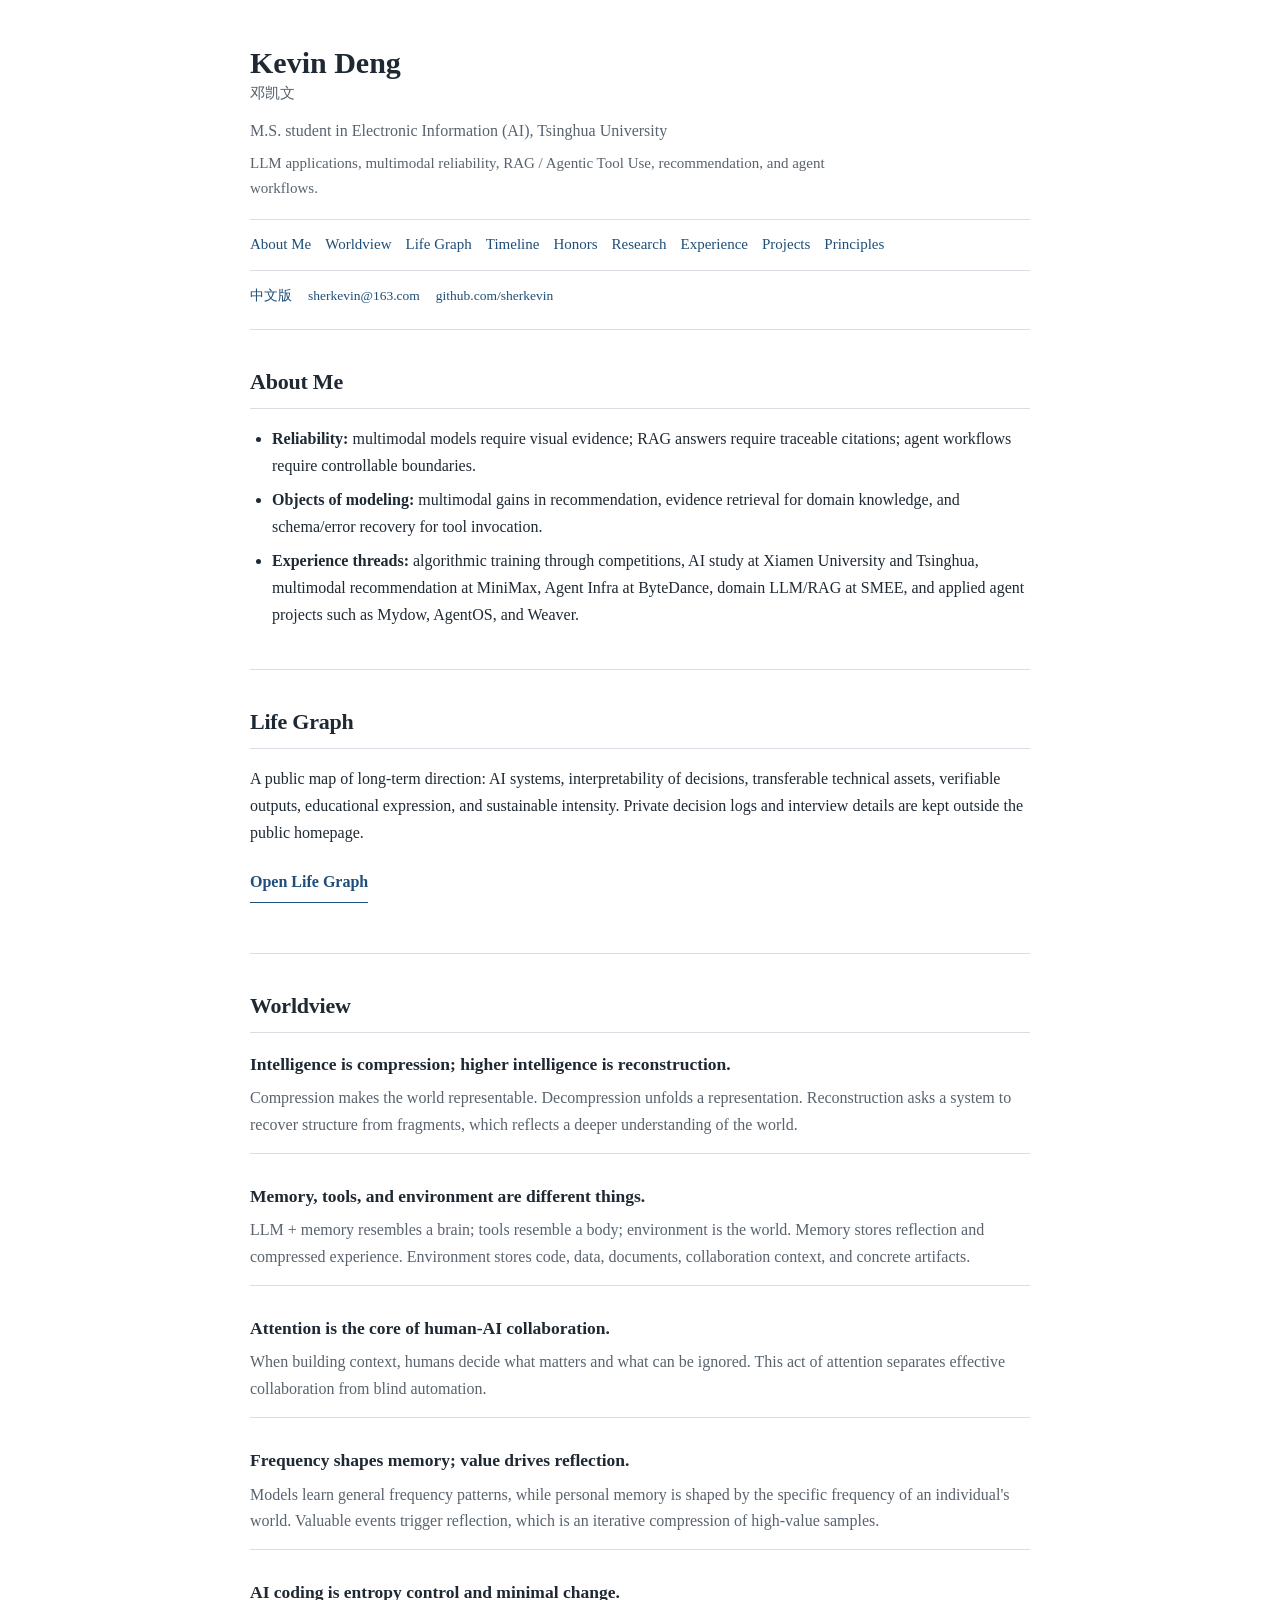
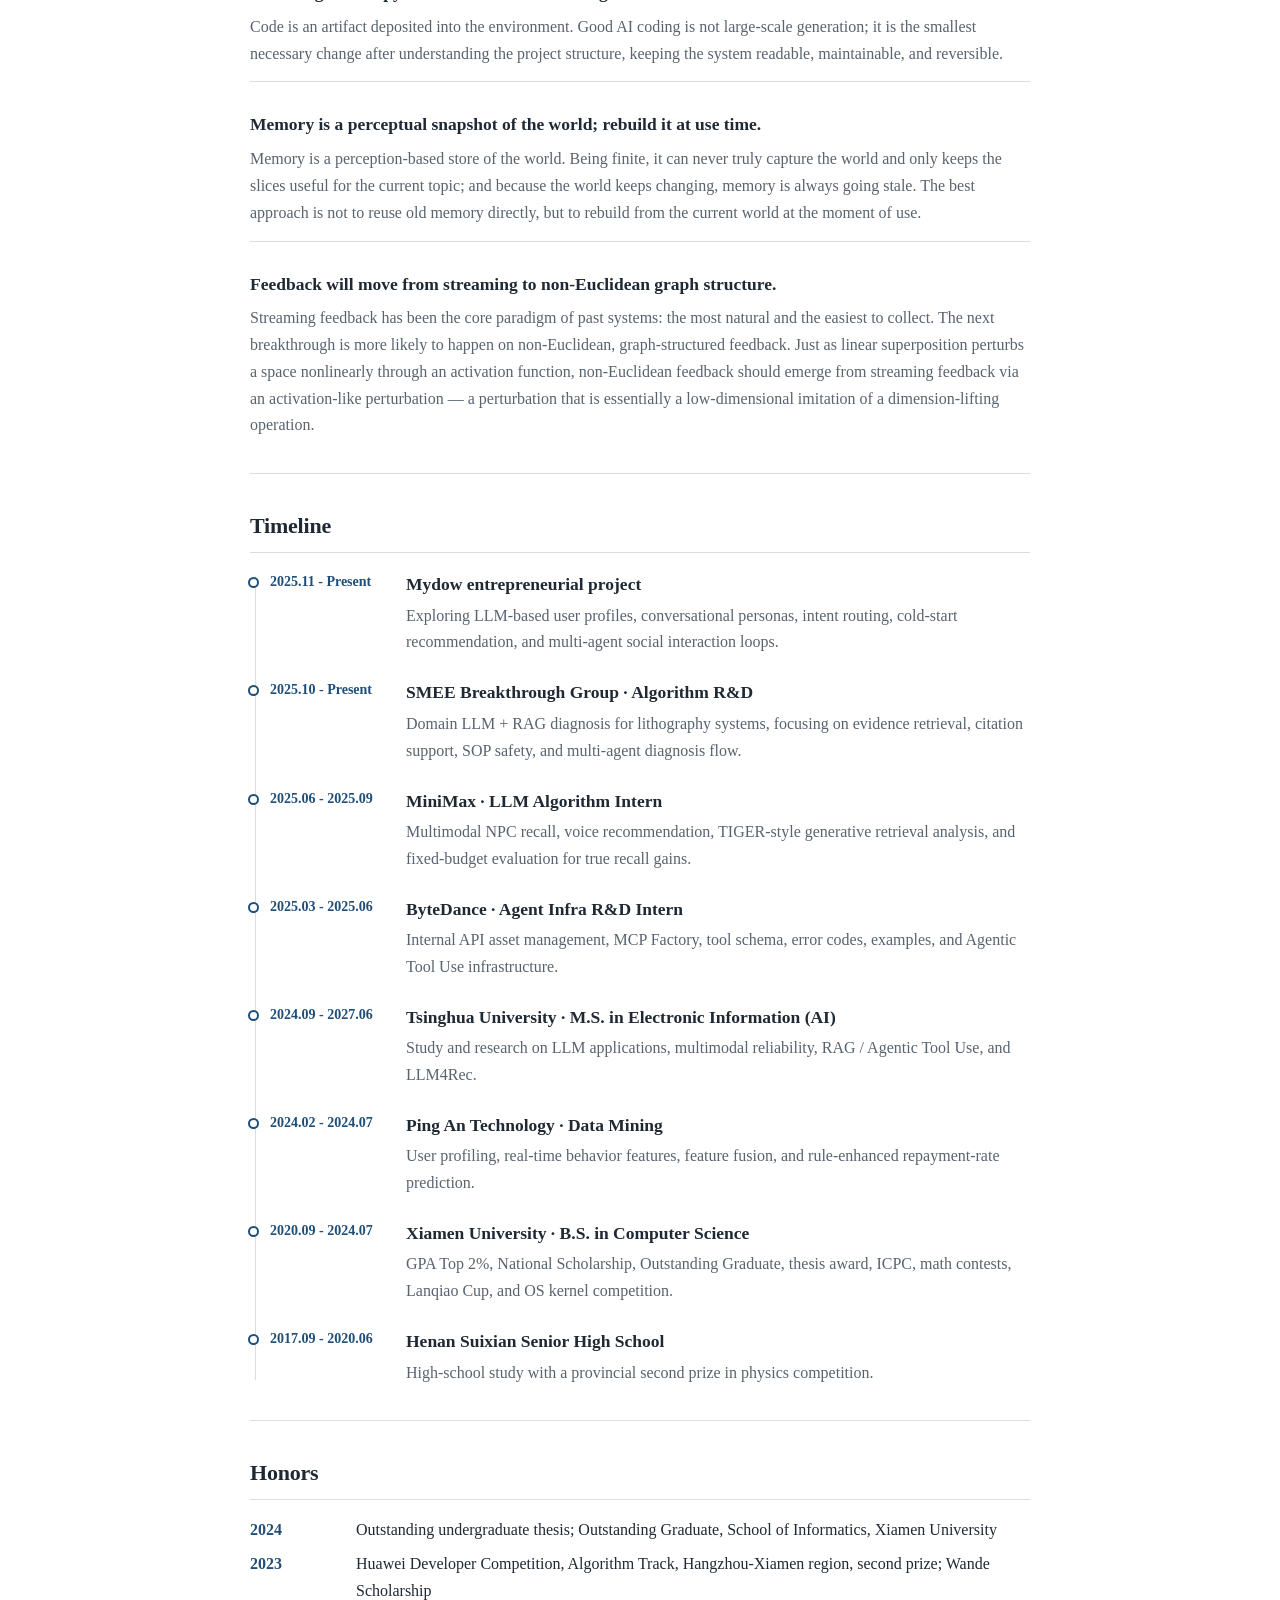
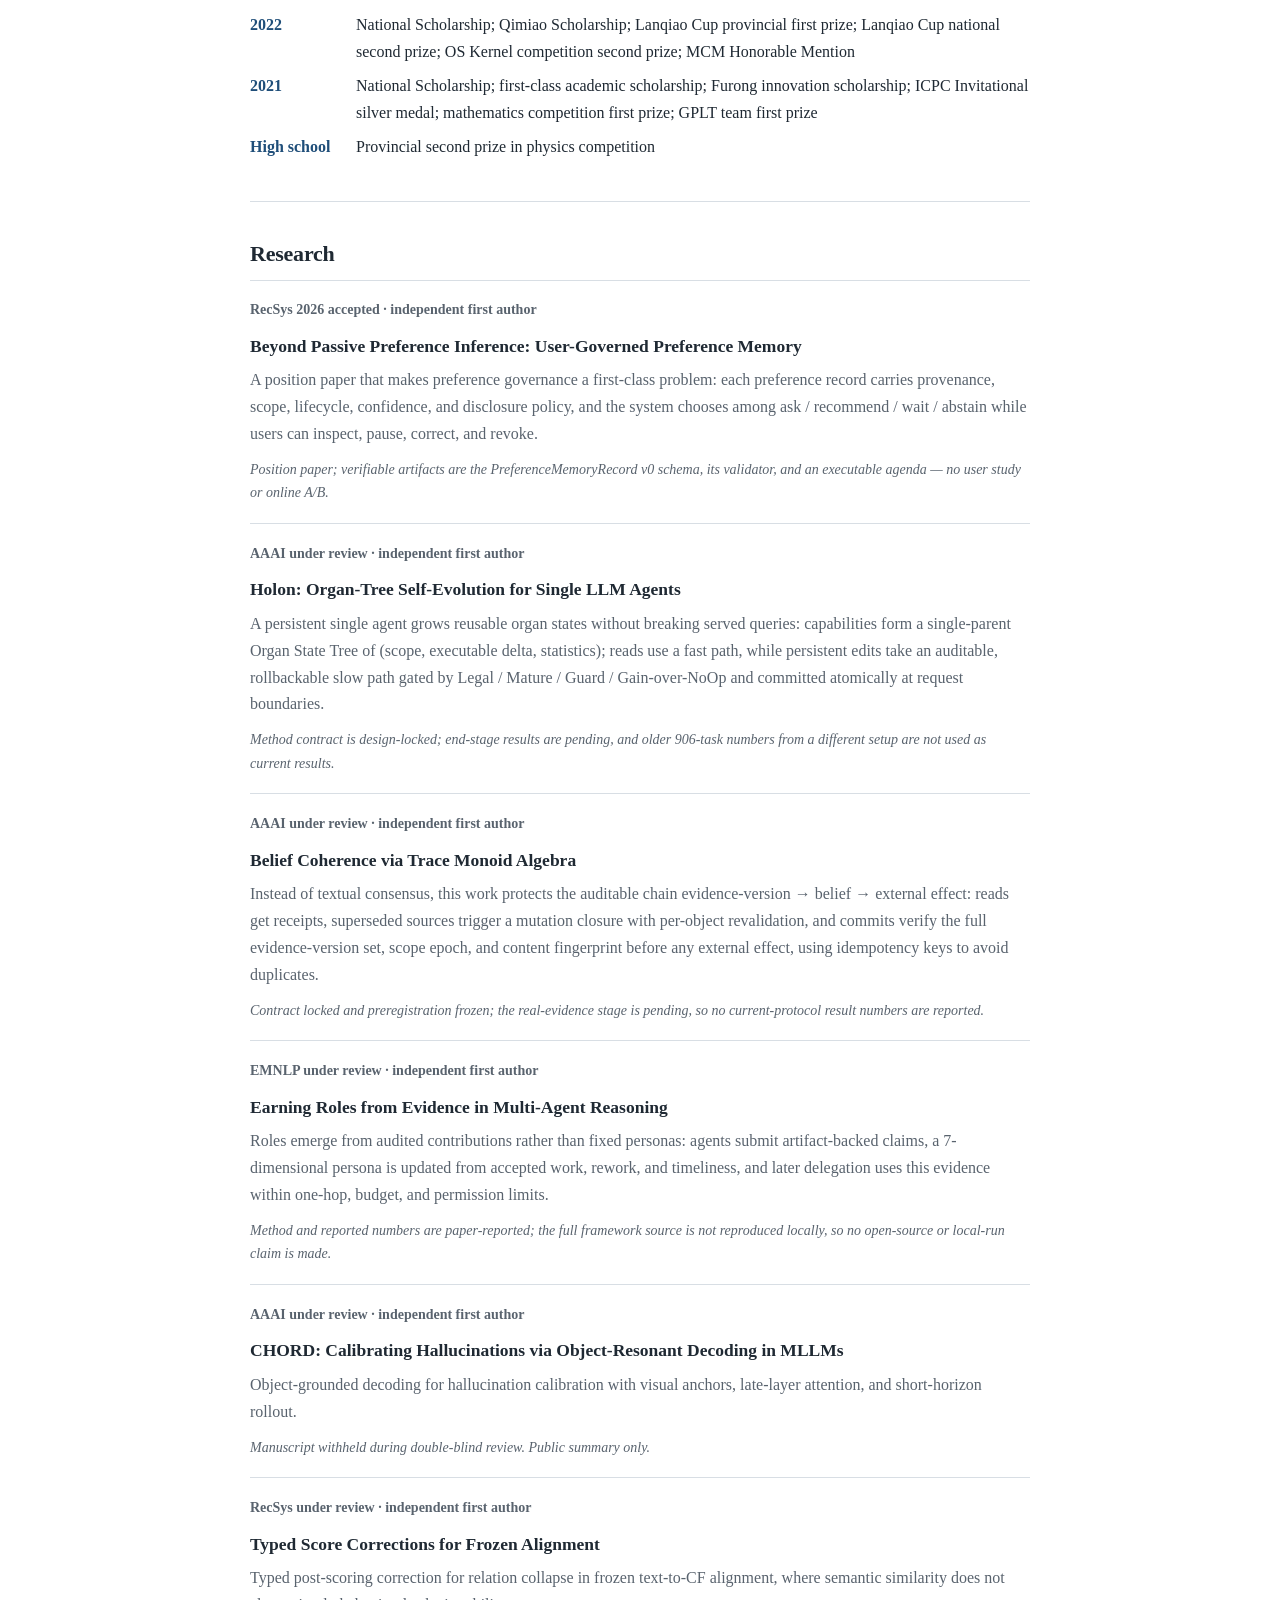
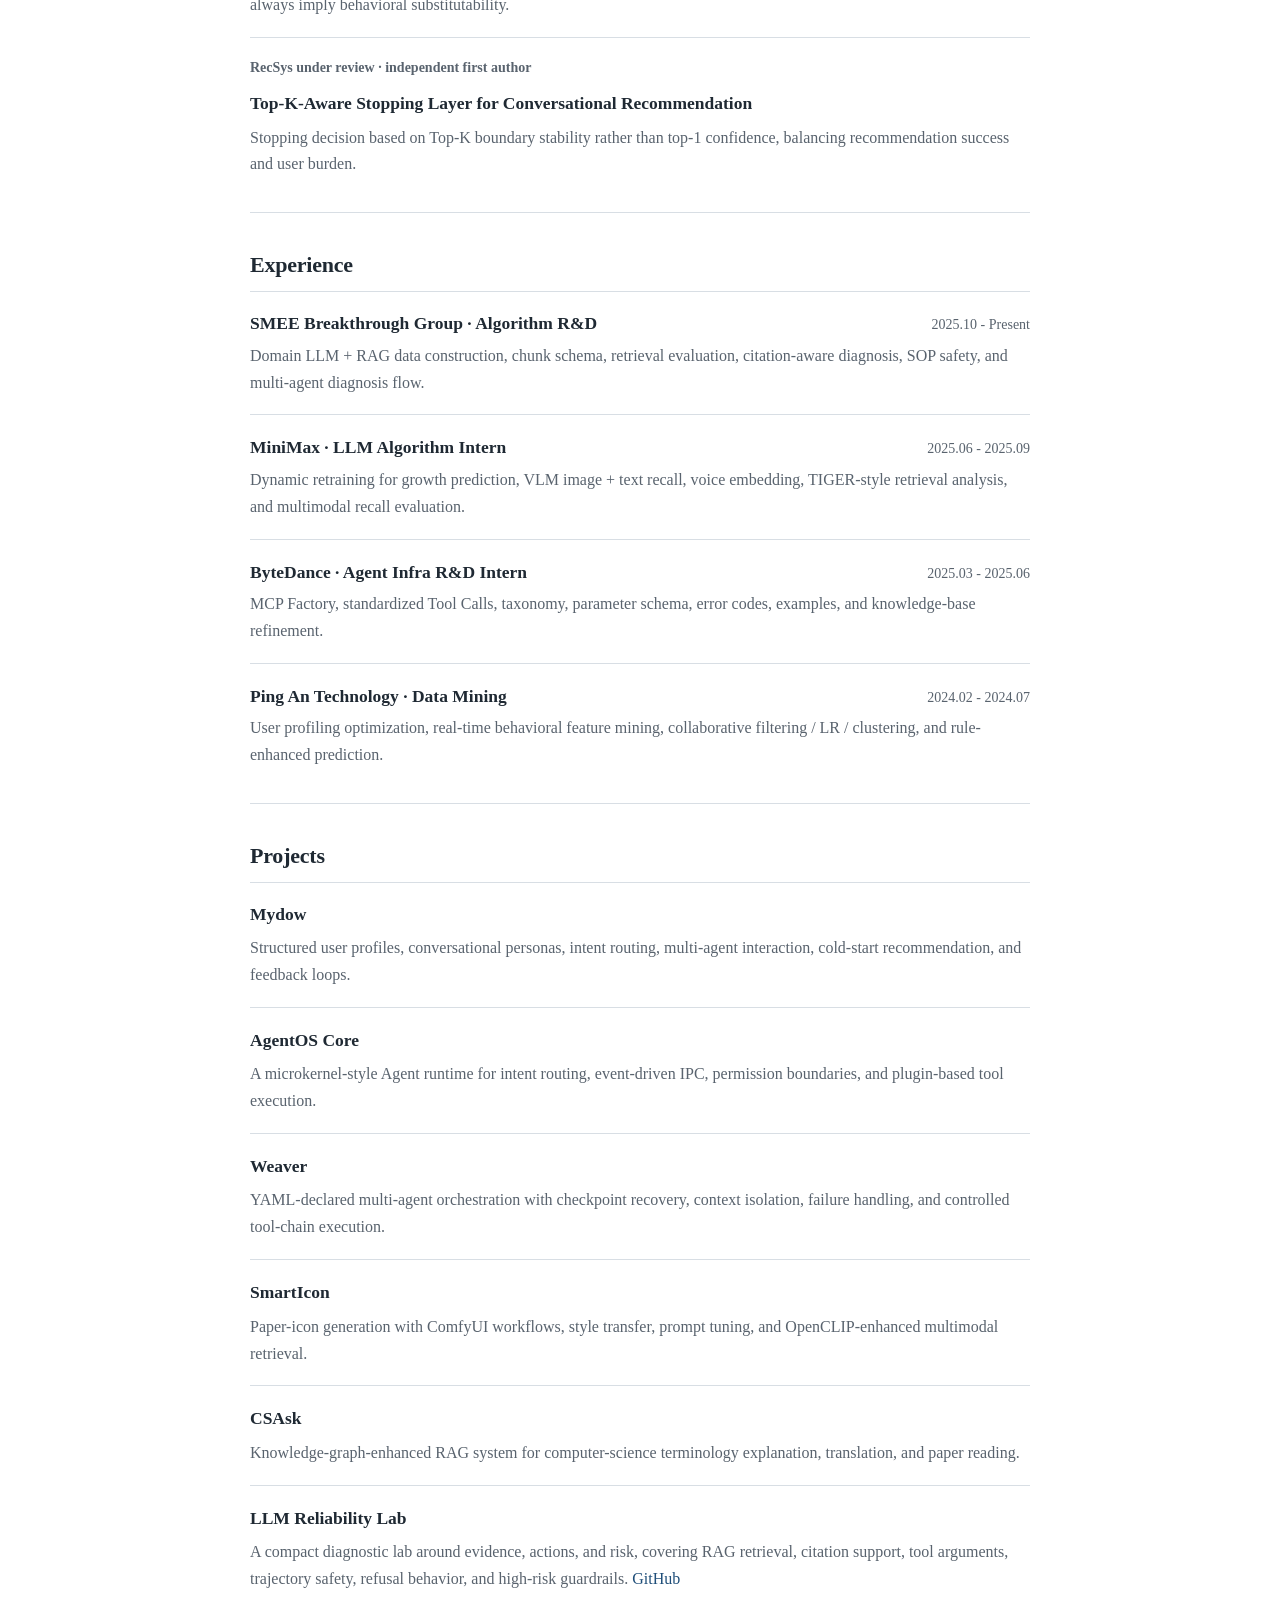
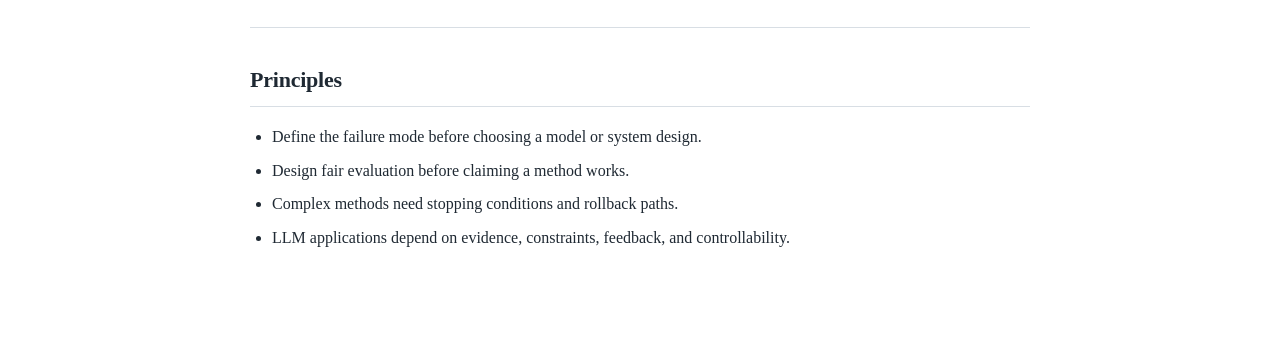
==== en.html @ 04563196 "Add worldview: feedback moving from streaming to non-Euclidean graph structure" ====
<!doctype html>
<html lang="en">
  <head>
    <meta charset="utf-8" />
    <meta name="viewport" content="width=device-width, initial-scale=1" />
    <meta
      name="description"
      content="Kevin Deng's personal homepage: AI, LLM applications, multimodal reliability, RAG, Tool Use, recommendation, and agent systems."
    />
    <title>Kevin Deng | 邓凯文</title>
    <link rel="stylesheet" href="./styles.css?v=20260525a" />
  </head>
  <body>
    <div class="page-card">
      <aside class="sidebar">
        <div class="avatar">邓</div>
        <h1>Kevin Deng</h1>
        <p class="cn-name">邓凯文</p>
        <p class="role">M.S. student in Electronic Information (AI), Tsinghua University</p>
        <p class="focus">
          LLM applications, multimodal reliability, RAG / Agentic Tool Use, recommendation, and agent workflows.
        </p>
        <nav aria-label="Section navigation">
          <a href="#about">About Me</a>
          <a href="#worldview">Worldview</a>
          <a href="#life-graph">Life Graph</a>
          <a href="#timeline">Timeline</a>
          <a href="#honors">Honors</a>
          <a href="#research">Research</a>
          <a href="#experience">Experience</a>
          <a href="#projects">Projects</a>
          <a href="#principles">Principles</a>
        </nav>
        <div class="contact">
          <a href="./index.html">中文版</a>
          <a href="mailto:sherkevin@163.com">sherkevin@163.com</a>
          <a href="https://github.com/sherkevin">github.com/sherkevin</a>
        </div>
      </aside>

      <main class="content">
        <section id="about" class="section">
          <h2>About Me</h2>
          <ul class="plain-list">
            <li><strong>Reliability:</strong> multimodal models require visual evidence; RAG answers require traceable citations; agent workflows require controllable boundaries.</li>
            <li><strong>Objects of modeling:</strong> multimodal gains in recommendation, evidence retrieval for domain knowledge, and schema/error recovery for tool invocation.</li>
            <li><strong>Experience threads:</strong> algorithmic training through competitions, AI study at Xiamen University and Tsinghua, multimodal recommendation at MiniMax, Agent Infra at ByteDance, domain LLM/RAG at SMEE, and applied agent projects such as Mydow, AgentOS, and Weaver.</li>
          </ul>
        </section>

        <section id="life-graph" class="section">
          <h2>Life Graph</h2>
          <p>
            A public map of long-term direction: AI systems, interpretability of decisions,
            transferable technical assets, verifiable outputs, educational expression, and sustainable intensity.
            Private decision logs and interview details are kept outside the public homepage.
          </p>
          <p>
            <a class="text-button" href="./life-graph.html">Open Life Graph</a>
          </p>
        </section>

        <section id="worldview" class="section">
          <h2>Worldview</h2>
          <div class="principles">
            <article>
              <h3>Intelligence is compression; higher intelligence is reconstruction.</h3>
              <p>
                Compression makes the world representable. Decompression unfolds
                a representation. Reconstruction asks a system to recover structure
                from fragments, which reflects a deeper understanding of the world.
              </p>
            </article>
            <article>
              <h3>Memory, tools, and environment are different things.</h3>
              <p>
                LLM + memory resembles a brain; tools resemble a body; environment is the world.
                Memory stores reflection and compressed experience. Environment stores code,
                data, documents, collaboration context, and concrete artifacts.
              </p>
            </article>
            <article>
              <h3>Attention is the core of human-AI collaboration.</h3>
              <p>
                When building context, humans decide what matters and what can be ignored.
                This act of attention separates effective collaboration from blind automation.
              </p>
            </article>
            <article>
              <h3>Frequency shapes memory; value drives reflection.</h3>
              <p>
                Models learn general frequency patterns, while personal memory is shaped by
                the specific frequency of an individual's world. Valuable events trigger
                reflection, which is an iterative compression of high-value samples.
              </p>
            </article>
            <article>
              <h3>AI coding is entropy control and minimal change.</h3>
              <p>
                Code is an artifact deposited into the environment. Good AI coding is not
                large-scale generation; it is the smallest necessary change after understanding
                the project structure, keeping the system readable, maintainable, and reversible.
              </p>
            </article>
            <article>
              <h3>Memory is a perceptual snapshot of the world; rebuild it at use time.</h3>
              <p>
                Memory is a perception-based store of the world. Being finite, it can never truly capture
                the world and only keeps the slices useful for the current topic; and because the world keeps
                changing, memory is always going stale. The best approach is not to reuse old memory directly,
                but to rebuild from the current world at the moment of use.
              </p>
            </article>
            <article>
              <h3>Feedback will move from streaming to non-Euclidean graph structure.</h3>
              <p>
                Streaming feedback has been the core paradigm of past systems: the most natural and the easiest to collect.
                The next breakthrough is more likely to happen on non-Euclidean, graph-structured feedback. Just as linear
                superposition perturbs a space nonlinearly through an activation function, non-Euclidean feedback should
                emerge from streaming feedback via an activation-like perturbation &mdash; a perturbation that is essentially
                a low-dimensional imitation of a dimension-lifting operation.
              </p>
            </article>
          </div>
        </section>

        <section id="timeline" class="section">
          <h2>Timeline</h2>
          <div class="timeline">
            <article>
              <span class="dot"></span>
              <time>2025.11 - Present</time>
              <div>
                <h3>Mydow entrepreneurial project</h3>
                <p>Exploring LLM-based user profiles, conversational personas, intent routing, cold-start recommendation, and multi-agent social interaction loops.</p>
              </div>
            </article>
            <article>
              <span class="dot"></span>
              <time>2025.10 - Present</time>
              <div>
                <h3>SMEE Breakthrough Group · Algorithm R&amp;D</h3>
                <p>Domain LLM + RAG diagnosis for lithography systems, focusing on evidence retrieval, citation support, SOP safety, and multi-agent diagnosis flow.</p>
              </div>
            </article>
            <article>
              <span class="dot"></span>
              <time>2025.06 - 2025.09</time>
              <div>
                <h3>MiniMax · LLM Algorithm Intern</h3>
                <p>Multimodal NPC recall, voice recommendation, TIGER-style generative retrieval analysis, and fixed-budget evaluation for true recall gains.</p>
              </div>
            </article>
            <article>
              <span class="dot"></span>
              <time>2025.03 - 2025.06</time>
              <div>
                <h3>ByteDance · Agent Infra R&amp;D Intern</h3>
                <p>Internal API asset management, MCP Factory, tool schema, error codes, examples, and Agentic Tool Use infrastructure.</p>
              </div>
            </article>
            <article>
              <span class="dot"></span>
              <time>2024.09 - 2027.06</time>
              <div>
                <h3>Tsinghua University · M.S. in Electronic Information (AI)</h3>
                <p>Study and research on LLM applications, multimodal reliability, RAG / Agentic Tool Use, and LLM4Rec.</p>
              </div>
            </article>
            <article>
              <span class="dot"></span>
              <time>2024.02 - 2024.07</time>
              <div>
                <h3>Ping An Technology · Data Mining</h3>
                <p>User profiling, real-time behavior features, feature fusion, and rule-enhanced repayment-rate prediction.</p>
              </div>
            </article>
            <article>
              <span class="dot"></span>
              <time>2020.09 - 2024.07</time>
              <div>
                <h3>Xiamen University · B.S. in Computer Science</h3>
                <p>GPA Top 2%, National Scholarship, Outstanding Graduate, thesis award, ICPC, math contests, Lanqiao Cup, and OS kernel competition.</p>
              </div>
            </article>
            <article>
              <span class="dot"></span>
              <time>2017.09 - 2020.06</time>
              <div>
                <h3>Henan Suixian Senior High School</h3>
                <p>High-school study with a provincial second prize in physics competition.</p>
              </div>
            </article>
          </div>
        </section>

        <section id="honors" class="section">
          <h2>Honors</h2>
          <ul class="dated-list">
            <li><span>2024</span>Outstanding undergraduate thesis; Outstanding Graduate, School of Informatics, Xiamen University</li>
            <li><span>2023</span>Huawei Developer Competition, Algorithm Track, Hangzhou-Xiamen region, second prize; Wande Scholarship</li>
            <li><span>2022</span>National Scholarship; Qimiao Scholarship; Lanqiao Cup provincial first prize; Lanqiao Cup national second prize; OS Kernel competition second prize; MCM Honorable Mention</li>
            <li><span>2021</span>National Scholarship; first-class academic scholarship; Furong innovation scholarship; ICPC Invitational silver medal; mathematics competition first prize; GPLT team first prize</li>
            <li><span>High school</span>Provincial second prize in physics competition</li>
          </ul>
        </section>

        <section id="research" class="section">
          <h2>Research</h2>
          <article class="publication">
            <p class="venue">RecSys 2026 accepted · independent first author</p>
            <h3>Beyond Passive Preference Inference: User-Governed Preference Memory</h3>
            <p>A position paper that makes preference governance a first-class problem: each preference record carries provenance, scope, lifecycle, confidence, and disclosure policy, and the system chooses among ask / recommend / wait / abstain while users can inspect, pause, correct, and revoke.</p>
            <p class="note">Position paper; verifiable artifacts are the PreferenceMemoryRecord v0 schema, its validator, and an executable agenda &mdash; no user study or online A/B.</p>
          </article>
          <article class="publication">
            <p class="venue">AAAI under review · independent first author</p>
            <h3>Holon: Organ-Tree Self-Evolution for Single LLM Agents</h3>
            <p>A persistent single agent grows reusable organ states without breaking served queries: capabilities form a single-parent Organ State Tree of (scope, executable delta, statistics); reads use a fast path, while persistent edits take an auditable, rollbackable slow path gated by Legal / Mature / Guard / Gain-over-NoOp and committed atomically at request boundaries.</p>
            <p class="note">Method contract is design-locked; end-stage results are pending, and older 906-task numbers from a different setup are not used as current results.</p>
          </article>
          <article class="publication">
            <p class="venue">AAAI under review · independent first author</p>
            <h3>Belief Coherence via Trace Monoid Algebra</h3>
            <p>Instead of textual consensus, this work protects the auditable chain evidence-version &rarr; belief &rarr; external effect: reads get receipts, superseded sources trigger a mutation closure with per-object revalidation, and commits verify the full evidence-version set, scope epoch, and content fingerprint before any external effect, using idempotency keys to avoid duplicates.</p>
            <p class="note">Contract locked and preregistration frozen; the real-evidence stage is pending, so no current-protocol result numbers are reported.</p>
          </article>
          <article class="publication">
            <p class="venue">EMNLP under review · independent first author</p>
            <h3>Earning Roles from Evidence in Multi-Agent Reasoning</h3>
            <p>Roles emerge from audited contributions rather than fixed personas: agents submit artifact-backed claims, a 7-dimensional persona is updated from accepted work, rework, and timeliness, and later delegation uses this evidence within one-hop, budget, and permission limits.</p>
            <p class="note">Method and reported numbers are paper-reported; the full framework source is not reproduced locally, so no open-source or local-run claim is made.</p>
          </article>
          <article class="publication">
            <p class="venue">AAAI under review · independent first author</p>
            <h3>CHORD: Calibrating Hallucinations via Object-Resonant Decoding in MLLMs</h3>
            <p>Object-grounded decoding for hallucination calibration with visual anchors, late-layer attention, and short-horizon rollout.</p>
            <p class="note">Manuscript withheld during double-blind review. Public summary only.</p>
          </article>
          <article class="publication">
            <p class="venue">RecSys under review · independent first author</p>
            <h3>Typed Score Corrections for Frozen Alignment</h3>
            <p>Typed post-scoring correction for relation collapse in frozen text-to-CF alignment, where semantic similarity does not always imply behavioral substitutability.</p>
          </article>
          <article class="publication">
            <p class="venue">RecSys under review · independent first author</p>
            <h3>Top-K-Aware Stopping Layer for Conversational Recommendation</h3>
            <p>Stopping decision based on Top-K boundary stability rather than top-1 confidence, balancing recommendation success and user burden.</p>
          </article>
        </section>

        <section id="experience" class="section">
          <h2>Experience</h2>
          <article class="entry">
            <div class="entry-head">
              <h3>SMEE Breakthrough Group · Algorithm R&amp;D</h3>
              <span>2025.10 - Present</span>
            </div>
            <p>Domain LLM + RAG data construction, chunk schema, retrieval evaluation, citation-aware diagnosis, SOP safety, and multi-agent diagnosis flow.</p>
          </article>
          <article class="entry">
            <div class="entry-head">
              <h3>MiniMax · LLM Algorithm Intern</h3>
              <span>2025.06 - 2025.09</span>
            </div>
            <p>Dynamic retraining for growth prediction, VLM image + text recall, voice embedding, TIGER-style retrieval analysis, and multimodal recall evaluation.</p>
          </article>
          <article class="entry">
            <div class="entry-head">
              <h3>ByteDance · Agent Infra R&amp;D Intern</h3>
              <span>2025.03 - 2025.06</span>
            </div>
            <p>MCP Factory, standardized Tool Calls, taxonomy, parameter schema, error codes, examples, and knowledge-base refinement.</p>
          </article>
          <article class="entry">
            <div class="entry-head">
              <h3>Ping An Technology · Data Mining</h3>
              <span>2024.02 - 2024.07</span>
            </div>
            <p>User profiling optimization, real-time behavioral feature mining, collaborative filtering / LR / clustering, and rule-enhanced prediction.</p>
          </article>
        </section>

        <section id="projects" class="section">
          <h2>Projects</h2>
          <div class="project">
            <h3>Mydow</h3>
            <p>Structured user profiles, conversational personas, intent routing, multi-agent interaction, cold-start recommendation, and feedback loops.</p>
          </div>
          <div class="project">
            <h3>AgentOS Core</h3>
            <p>A microkernel-style Agent runtime for intent routing, event-driven IPC, permission boundaries, and plugin-based tool execution.</p>
          </div>
          <div class="project">
            <h3>Weaver</h3>
            <p>YAML-declared multi-agent orchestration with checkpoint recovery, context isolation, failure handling, and controlled tool-chain execution.</p>
          </div>
          <div class="project">
            <h3>SmartIcon</h3>
            <p>Paper-icon generation with ComfyUI workflows, style transfer, prompt tuning, and OpenCLIP-enhanced multimodal retrieval.</p>
          </div>
          <div class="project">
            <h3>CSAsk</h3>
            <p>Knowledge-graph-enhanced RAG system for computer-science terminology explanation, translation, and paper reading.</p>
          </div>
          <div class="project">
            <h3>LLM Reliability Lab</h3>
            <p>
              A compact diagnostic lab around evidence, actions, and risk,
              covering RAG retrieval, citation support, tool arguments, trajectory
              safety, refusal behavior, and high-risk guardrails.
              <a href="https://github.com/sherkevin/llm-reliability-lab">GitHub</a>
            </p>
          </div>
        </section>

        <section id="principles" class="section">
          <h2>Principles</h2>
          <ul class="plain-list">
            <li>Define the failure mode before choosing a model or system design.</li>
            <li>Design fair evaluation before claiming a method works.</li>
            <li>Complex methods need stopping conditions and rollback paths.</li>
            <li>LLM applications depend on evidence, constraints, feedback, and controllability.</li>
          </ul>
        </section>
      </main>
    </div>
    <script src="./script.js?v=20260504e"></script>
  </body>
</html>
---- styles.css ----
:root {
  --bg: #ffffff;
  --panel: #ffffff;
  --ink: #1f2933;
  --muted: #59636e;
  --line: #d8dee4;
  --accent: #1f4e79;
  --soft: #eef4fa;
}

* {
  box-sizing: border-box;
}

html {
  scroll-behavior: smooth;
}

body {
  margin: 0;
  color: var(--ink);
  background: #ffffff;
  font-family: "Times New Roman", Times, "SimSun", "Songti SC", "宋体", serif;
  font-size: 16px;
  line-height: 1.68;
}

a {
  color: var(--accent);
  text-decoration: none;
}

a:hover {
  text-decoration: underline;
  text-underline-offset: 3px;
}

.text-button {
  display: inline-block;
  padding: 6px 0;
  border-bottom: 1px solid var(--accent);
  font-weight: 600;
}

.text-button:hover {
  text-decoration: none;
}

.page-card {
  width: min(780px, calc(100% - 36px));
  min-height: 100vh;
  margin: 0 auto;
  padding: 46px 0 58px;
  background: var(--bg);
  border: 0;
  box-shadow: none;
}

.sidebar {
  position: static;
  padding: 0 0 22px;
  margin-bottom: 34px;
  border-right: 0;
  border-bottom: 1px solid var(--line);
  background: transparent;
}

.avatar {
  display: none;
}

h1,
h2,
h3,
p {
  margin-top: 0;
}

h1 {
  margin-bottom: 2px;
  font-size: 30px;
  font-weight: 600;
  line-height: 1.1;
}

.cn-name {
  margin-bottom: 12px;
  color: var(--muted);
  font-size: 15px;
}

.role,
.focus {
  color: var(--muted);
}

.role {
  margin-bottom: 6px;
}

.focus {
  max-width: 620px;
  margin-bottom: 18px;
  font-size: 15px;
}

nav {
  display: flex;
  flex-wrap: wrap;
  gap: 4px 14px;
  margin: 18px 0 14px;
  padding: 12px 0;
  border-top: 1px solid var(--line);
  border-bottom: 1px solid var(--line);
}

nav a {
  color: var(--accent);
  font-size: 15px;
}

.contact {
  display: flex;
  flex-wrap: wrap;
  gap: 6px 16px;
  font-size: 13.5px;
  word-break: break-word;
}

.content {
  padding-top: 0;
}

.section {
  padding: 0 0 34px;
  margin-bottom: 34px;
  border-bottom: 1px solid var(--line);
}

.section:last-child {
  margin-bottom: 0;
  border-bottom: 0;
}

h2 {
  margin-bottom: 17px;
  padding-bottom: 7px;
  border-bottom: 1px solid var(--line);
  font-size: 22px;
  font-weight: 600;
  letter-spacing: -0.01em;
}

h3 {
  margin-bottom: 6px;
  font-size: 17.5px;
  font-weight: 600;
}

strong {
  font-weight: 600;
}

.plain-list,
.news-list,
.dated-list {
  padding-left: 22px;
  margin: 0;
}

.plain-list li,
.news-list li,
.dated-list li {
  margin-bottom: 7px;
}

.news-list span {
  display: inline-block;
  min-width: 72px;
  color: var(--accent);
  font-weight: 600;
}

.dated-list {
  list-style: none;
  padding-left: 0;
}

.dated-list li {
  display: grid;
  grid-template-columns: 92px minmax(0, 1fr);
  gap: 14px;
}

.dated-list span {
  color: var(--accent);
  font-weight: 600;
}

.honor-grid {
  display: grid;
  grid-template-columns: repeat(2, minmax(0, 1fr));
  gap: 28px;
}

.principles {
  display: grid;
  gap: 14px;
}

.principles article {
  padding: 14px 0;
  border-bottom: 1px solid var(--line);
}

.principles article:first-child {
  padding-top: 0;
}

.principles article:last-child {
  padding-bottom: 0;
  border-bottom: 0;
}

.principles p {
  margin-bottom: 0;
  color: var(--muted);
}

.timeline {
  position: relative;
  display: grid;
  gap: 22px;
  padding-left: 20px;
}

.timeline::before {
  position: absolute;
  top: 6px;
  bottom: 6px;
  left: 5px;
  width: 1px;
  content: "";
  background: var(--line);
}

.timeline article {
  position: relative;
  display: grid;
  grid-template-columns: 118px minmax(0, 1fr);
  gap: 18px;
}

.timeline .dot {
  position: absolute;
  top: 7px;
  left: -22px;
  width: 11px;
  height: 11px;
  border: 2px solid var(--accent);
  background: #ffffff;
  border-radius: 50%;
}

.timeline time {
  color: var(--accent);
  font-size: 14px;
  font-weight: 600;
}

.timeline p {
  margin-bottom: 10px;
  color: var(--muted);
}

.timeline p:last-child {
  margin-bottom: 0;
}

.timeline h3 {
  margin-bottom: 3px;
}

.publication,
.entry,
.project {
  padding: 18px 0;
  border-bottom: 1px solid var(--line);
}

.publication:first-of-type,
.entry:first-of-type,
.project:first-of-type {
  padding-top: 0;
}

.publication:last-child,
.entry:last-child,
.project:last-child {
  padding-bottom: 0;
  border-bottom: 0;
}

.venue,
.entry-head span,
.note {
  color: var(--muted);
  font-size: 14px;
}

.venue {
  margin-bottom: 6px;
  color: var(--accent);
  font-weight: 600;
}

.note {
  margin-bottom: 0;
  font-style: italic;
}

.paper-detail,
.event-detail {
  display: block;
}

.paper-detail summary,
.event-detail summary {
  display: grid;
  gap: 4px;
  margin-bottom: 12px;
  cursor: pointer;
  list-style: none;
}

.paper-detail summary::-webkit-details-marker,
.event-detail summary::-webkit-details-marker {
  display: none;
}

.paper-detail summary::after,
.event-detail summary::after {
  content: "hide details";
  color: var(--muted);
  font-size: 13px;
  font-style: italic;
}

.paper-detail:not([open]) summary::after,
.event-detail:not([open]) summary::after {
  content: "show details";
}

.event-detail summary.entry-head {
  display: flex;
  align-items: baseline;
  justify-content: space-between;
  gap: 24px;
}

.paper-abstract {
  color: var(--ink) !important;
}

.keywords {
  color: var(--muted);
  font-size: 14px;
}

.paper-figure {
  margin: 16px 0;
}

.paper-figure img {
  display: block;
  width: 100%;
  height: auto;
  border: 1px solid var(--line);
  background: #ffffff;
}

.paper-figure figcaption {
  margin-top: 7px;
  color: var(--muted);
  font-size: 13.5px;
  line-height: 1.45;
}

.table-wrap {
  width: 100%;
  margin: 16px 0;
  overflow-x: auto;
}

.result-table {
  width: 100%;
  border-collapse: collapse;
  font-size: 14px;
  line-height: 1.45;
}

.result-table caption {
  margin-bottom: 6px;
  color: var(--muted);
  font-style: italic;
  text-align: left;
}

.result-table th,
.result-table td {
  padding: 6px 8px;
  border-bottom: 1px solid var(--line);
  text-align: left;
}

.result-table th {
  color: var(--ink);
  font-weight: 600;
}

.entry-head {
  display: flex;
  align-items: baseline;
  justify-content: space-between;
  gap: 24px;
}

.entry-head h3 {
  margin-bottom: 4px;
}

.entry p,
.publication p,
.project p {
  margin-bottom: 10px;
  color: var(--muted);
}

.entry p:last-child,
.publication p:last-child,
.project p:last-child {
  margin-bottom: 0;
}

.graph-shell {
  margin: 22px 0 8px;
}

.graph-toolbar {
  display: flex;
  flex-wrap: wrap;
  align-items: center;
  gap: 8px 14px;
  margin-bottom: 10px;
  color: var(--muted);
  font-size: 13.5px;
}

.graph-toolbar button {
  padding: 3px 0;
  border: 0;
  border-bottom: 1px solid var(--accent);
  color: var(--accent);
  background: transparent;
  cursor: pointer;
  font-family: inherit;
  font-size: 13.5px;
}

.graph-toolbar button:hover {
  color: var(--ink);
  border-bottom-color: var(--ink);
}

.graph-legend {
  display: flex;
  flex-wrap: wrap;
  gap: 7px 13px;
  margin: 0 0 12px;
  color: var(--muted);
  font-size: 13px;
}

.legend-item {
  display: inline-flex;
  align-items: center;
  gap: 5px;
  padding: 2px 0;
  border: 0;
  border-bottom: 1px solid transparent;
  color: var(--muted);
  background: transparent;
  cursor: pointer;
  font-family: inherit;
  font-size: 13px;
  white-space: nowrap;
}

.legend-item:hover,
.legend-item.is-active {
  color: var(--accent);
  border-bottom-color: var(--accent);
}

.legend-dot {
  display: inline-block;
  width: 9px;
  height: 9px;
  border-radius: 50%;
}

.legend-north {
  background: #1f4e79;
}

.legend-self {
  background: #6b7280;
}

.legend-core {
  background: #2f6f5e;
}

.legend-value {
  background: #7a5b2e;
}

.legend-asset {
  background: #4b6584;
}

.legend-route {
  background: #735c8f;
}

.legend-risk {
  background: #8a3f3f;
}

.legend-decision {
  background: #0f766e;
}

.legend-maintain {
  background: #5b6f2f;
}

.graph-canvas {
  height: 720px;
  border: 1px solid var(--line);
  background: linear-gradient(180deg, #ffffff 0%, #f8fbfd 100%);
  overflow: hidden;
  touch-action: none;
}

.force-graph {
  display: block;
  width: 100%;
  height: 100%;
  user-select: none;
  cursor: grab;
}

.force-graph:active {
  cursor: grabbing;
}

.graph-link {
  stroke: #aeb8c2;
  stroke-width: 1.2;
  opacity: 0.7;
}

.graph-link.is-active {
  stroke: var(--accent);
  stroke-width: 1.8;
  opacity: 1;
}

.graph-node {
  cursor: grab;
  transition: opacity 0.18s ease;
}

.graph-node circle {
  stroke: #ffffff;
  stroke-width: 2;
  filter: drop-shadow(0 1px 2px rgba(31, 41, 51, 0.16));
}

.graph-node text {
  fill: #ffffff;
  font-family: "Times New Roman", Times, "SimSun", "Songti SC", "宋体", serif;
  font-size: 11.5px;
  font-weight: 600;
  pointer-events: none;
}

.graph-node.is-selected circle {
  stroke: #1f2933;
  stroke-width: 3;
}

.graph-node.is-dimmed {
  opacity: 0.38;
}

.graph-node.is-filtered {
  opacity: 0.14;
}

.graph-node.is-selected {
  opacity: 1;
}

.graph-link.is-filtered {
  opacity: 0.12;
}

.graph-detail {
  margin-top: 12px;
  padding: 14px 16px;
  border: 1px solid var(--line);
  background: #ffffff;
}

.graph-detail span {
  display: block;
  margin-bottom: 5px;
  color: var(--accent);
  font-size: 13px;
  font-weight: 600;
}

.graph-detail h3 {
  margin-bottom: 5px;
}

.graph-detail p {
  margin-bottom: 0;
  color: var(--muted);
}

.value-rank,
.route-grid,
.gate-list,
.maintenance-flow {
  display: grid;
  gap: 12px;
}

.value-rank {
  grid-template-columns: repeat(2, minmax(0, 1fr));
}

.value-rank article,
.route-grid article,
.gate-list article,
.maintenance-flow article {
  border: 1px solid var(--line);
  background: #ffffff;
}

.value-rank article {
  padding: 14px 15px;
}

.value-rank span,
.gate-list span {
  display: inline-block;
  min-width: 28px;
  margin-bottom: 6px;
  color: var(--accent);
  font-weight: 600;
}

.value-rank h3,
.route-grid h3,
.maintenance-flow h3 {
  margin-bottom: 6px;
}

.value-rank p,
.route-grid p,
.gate-list p,
.maintenance-flow p {
  margin-bottom: 0;
  color: var(--muted);
}

.route-grid {
  grid-template-columns: repeat(2, minmax(0, 1fr));
}

.route-grid article,
.maintenance-flow article {
  padding: 15px 16px;
}

.route-grid .plain-list {
  margin-top: 10px;
  color: var(--muted);
  font-size: 14.5px;
}

.gate-list article {
  display: grid;
  grid-template-columns: 34px minmax(0, 1fr);
  gap: 10px;
  align-items: start;
  padding: 12px 14px;
}

.gate-list span {
  margin-bottom: 0;
}

.maintenance-flow {
  grid-template-columns: repeat(3, minmax(0, 1fr));
}

::selection {
  color: var(--ink);
  background: var(--soft);
}

@media (max-width: 700px) {
  .page-card {
    display: block;
    width: min(100% - 24px, 760px);
    margin: 0 auto;
    padding: 28px 0 42px;
    border-left: 0;
    border-right: 0;
  }

  .sidebar {
    position: static;
    padding: 0 0 22px;
    margin-bottom: 34px;
    border-right: 0;
    border-bottom: 1px solid var(--line);
  }

  .entry-head,
  .timeline article,
  .honor-grid,
  .value-rank,
  .route-grid,
  .maintenance-flow {
    display: block;
  }

  .value-rank article,
  .route-grid article,
  .maintenance-flow article {
    margin-bottom: 12px;
  }

  .graph-canvas {
    height: 620px;
  }
}
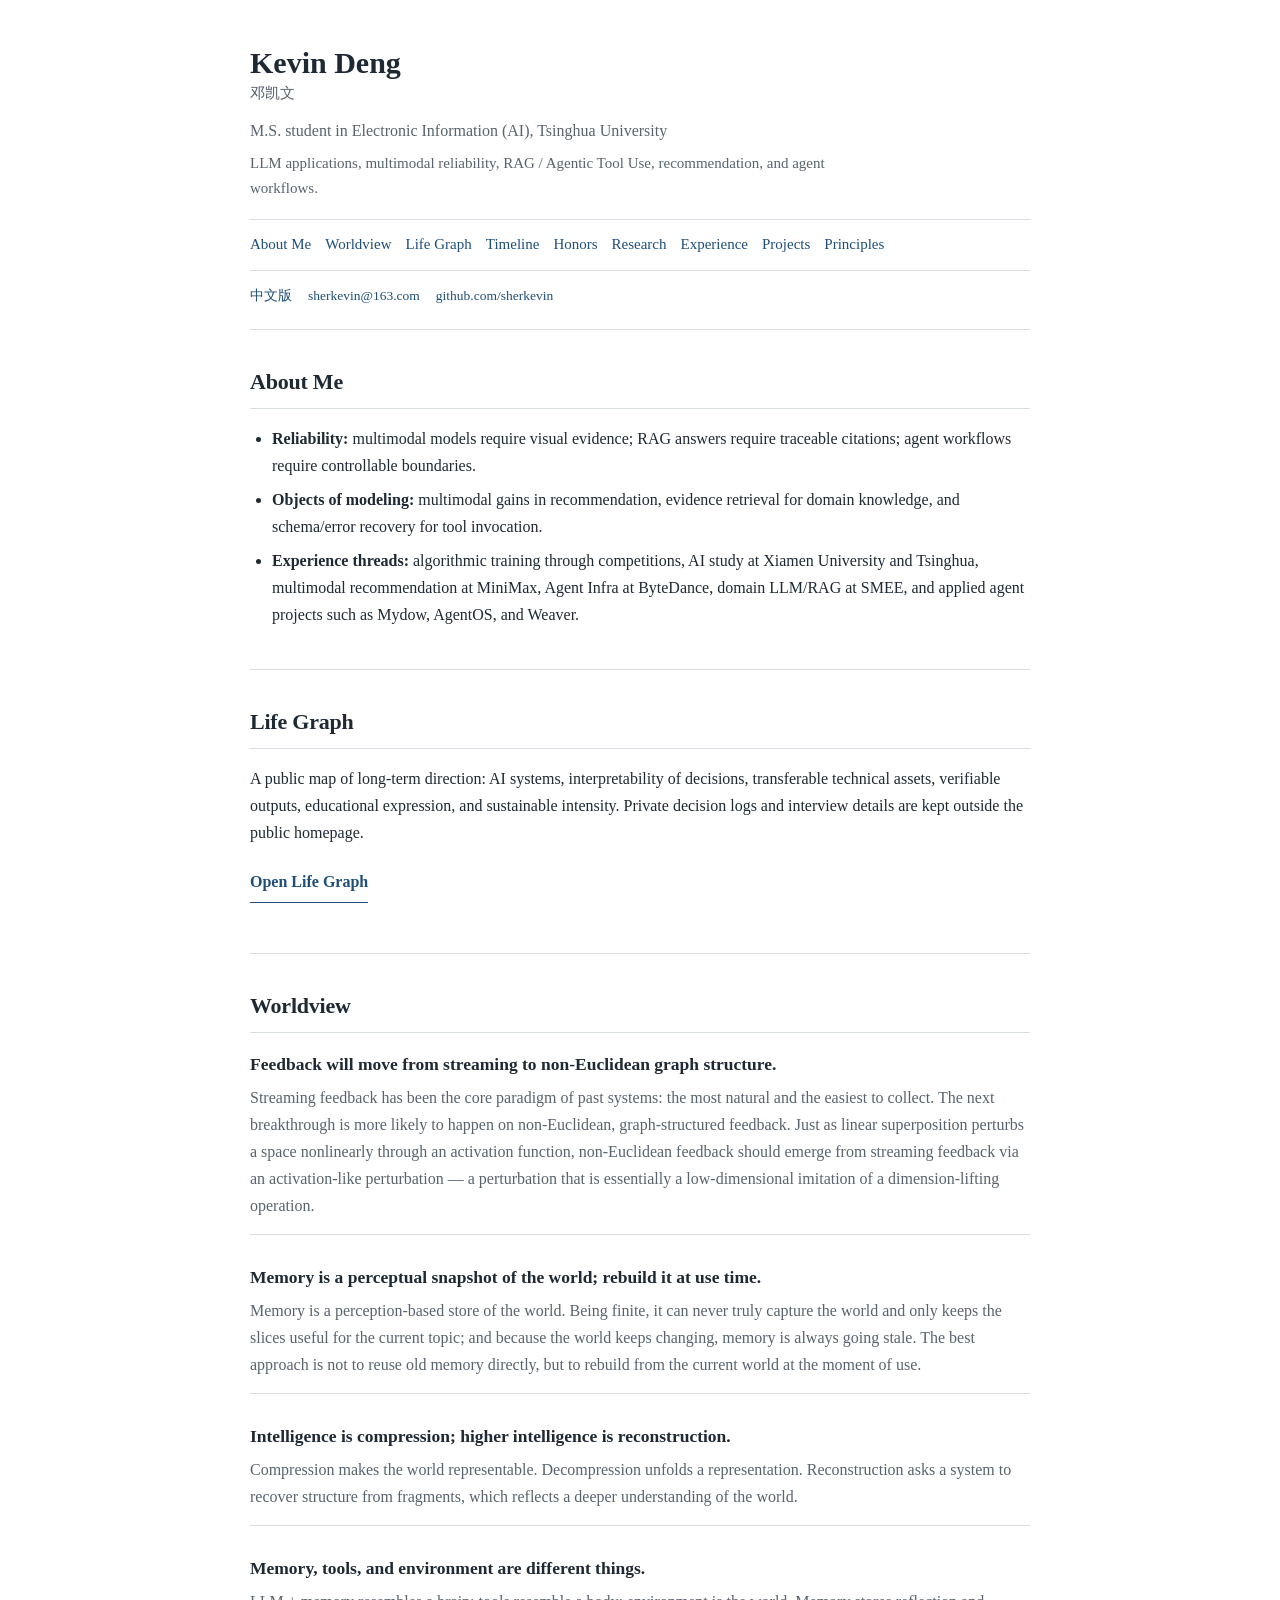
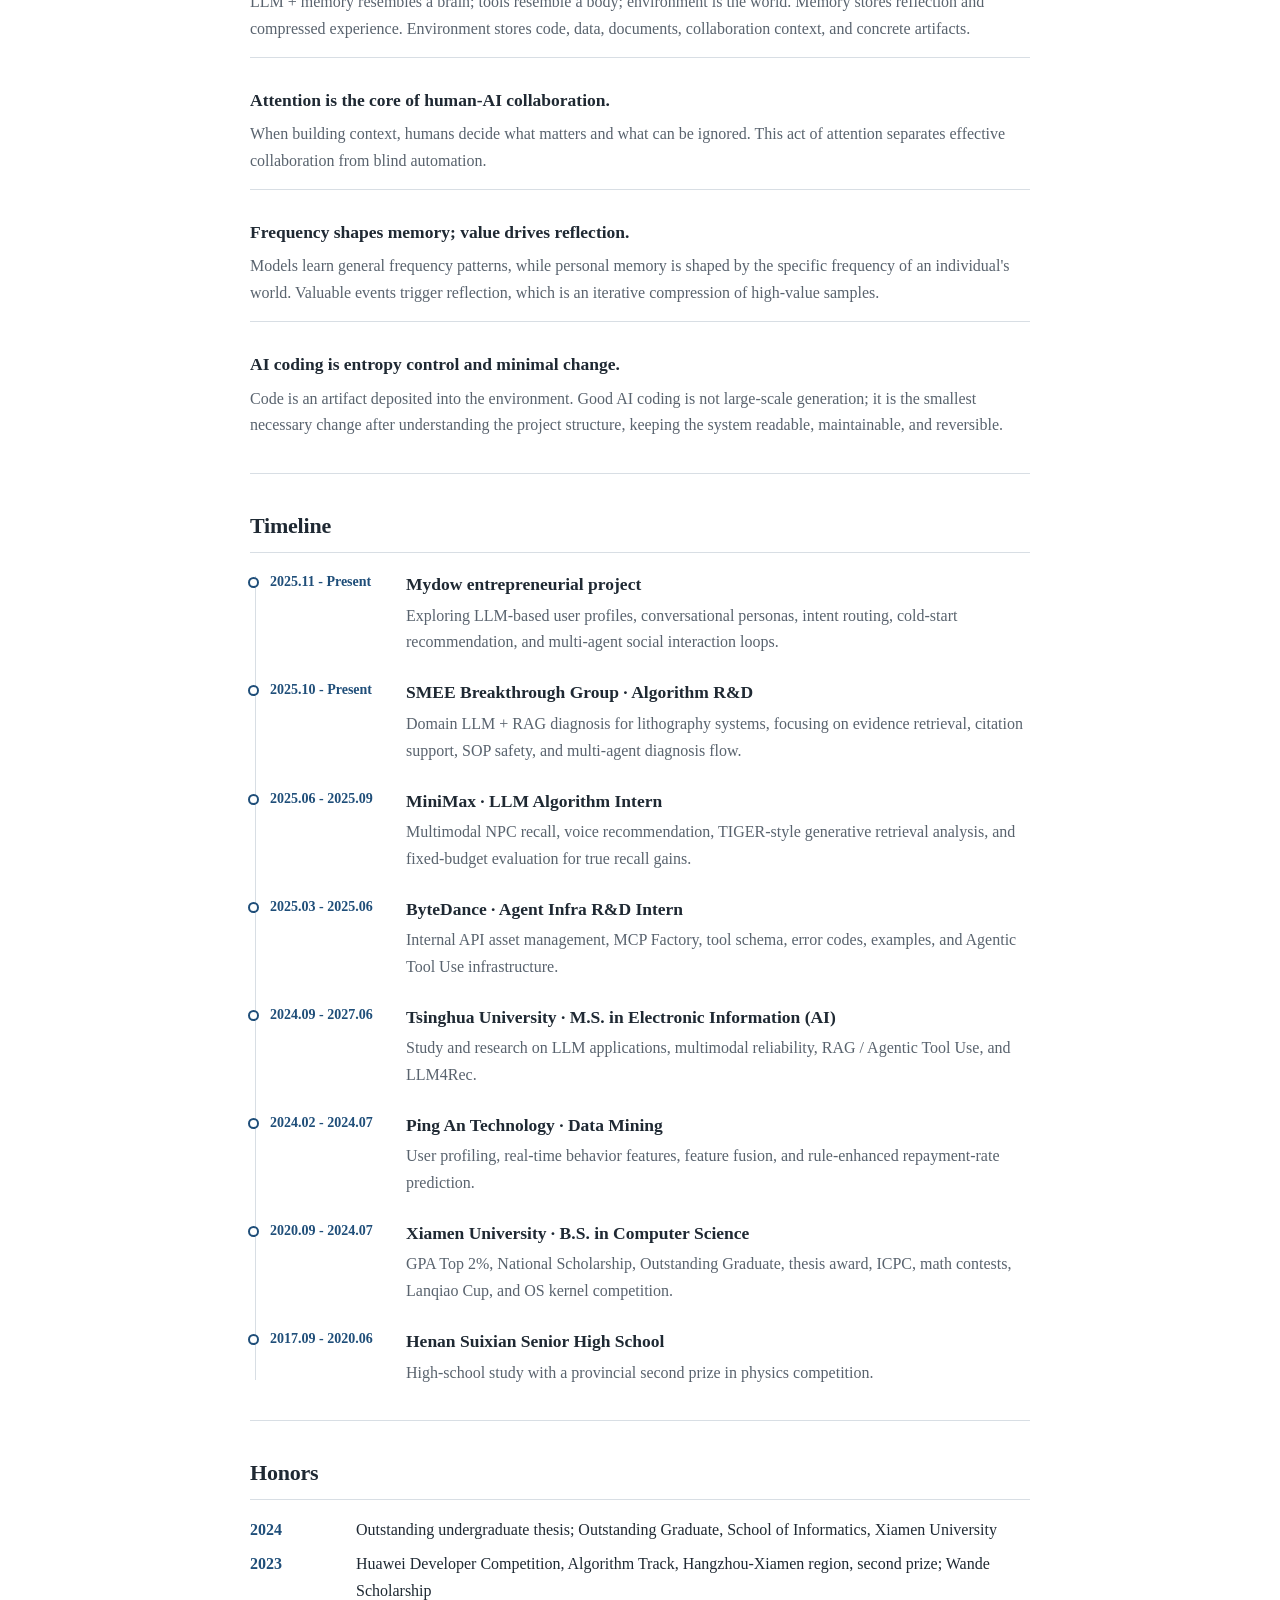
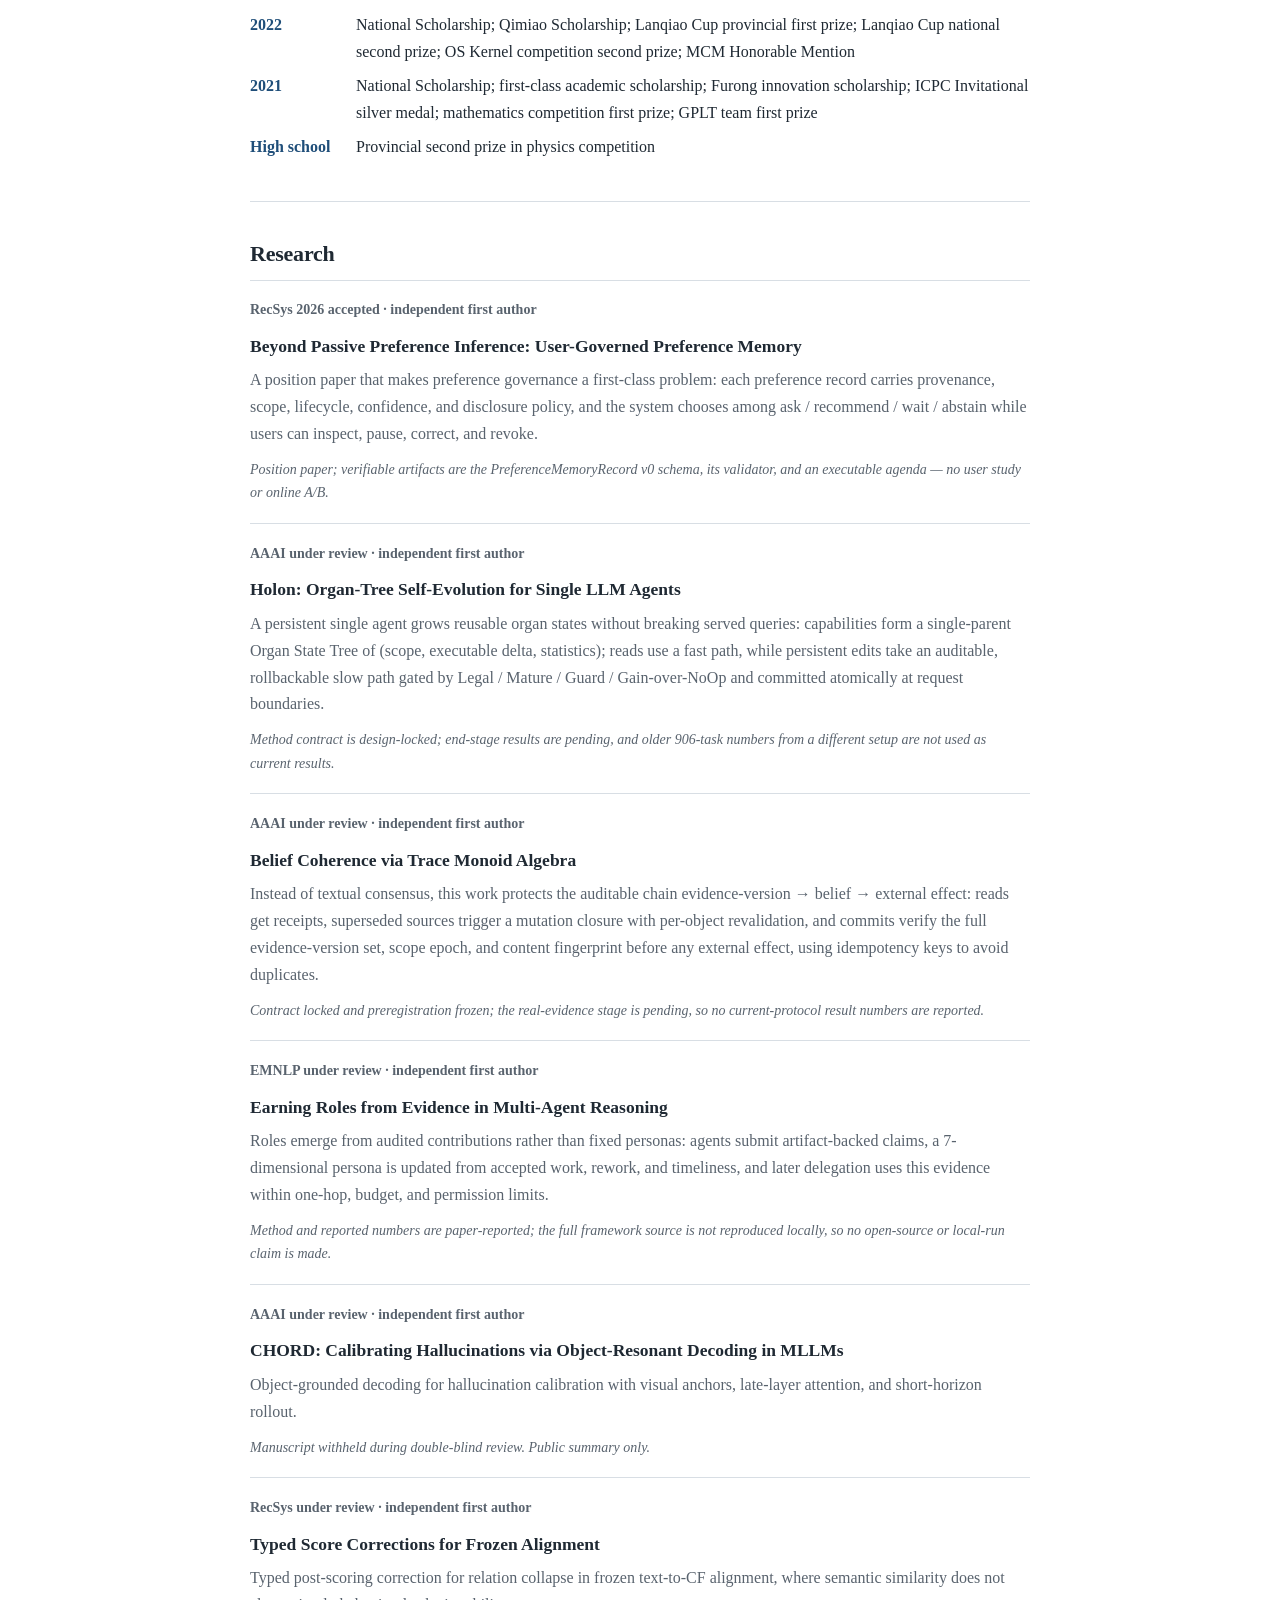
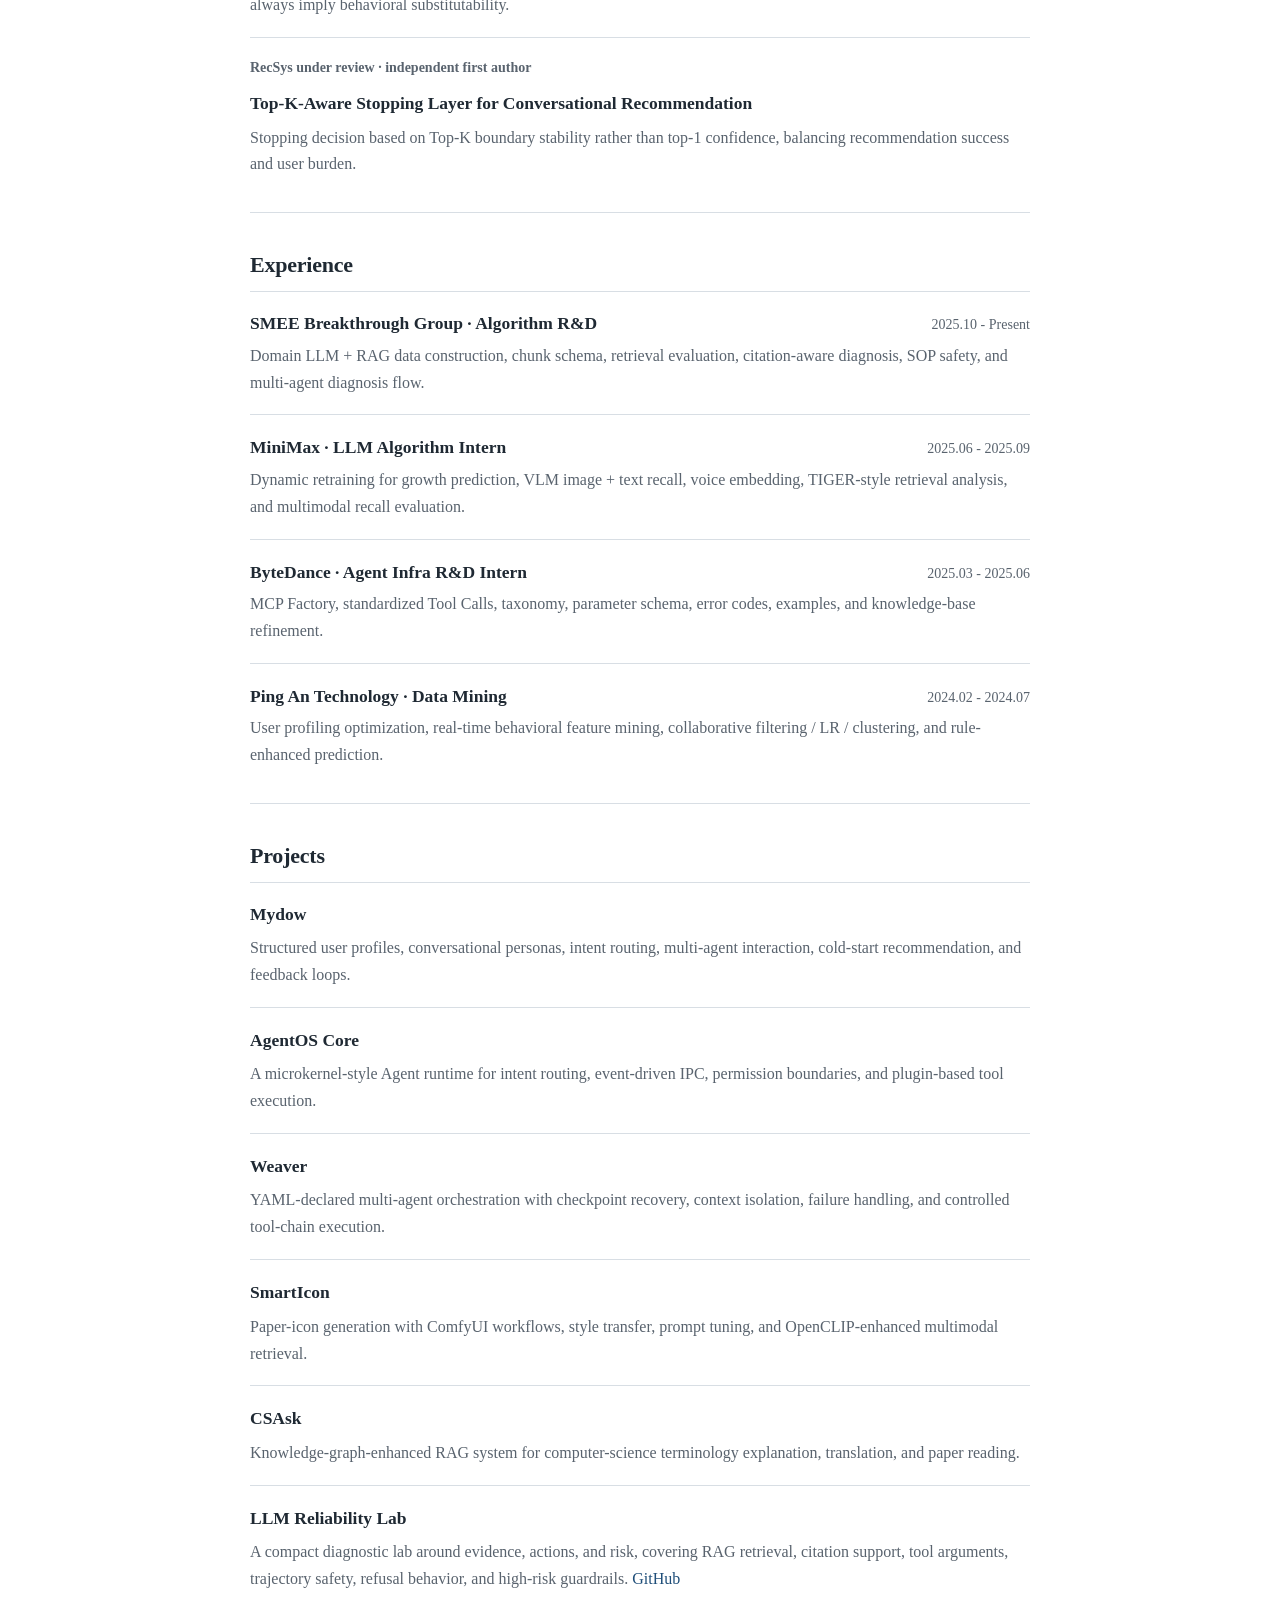
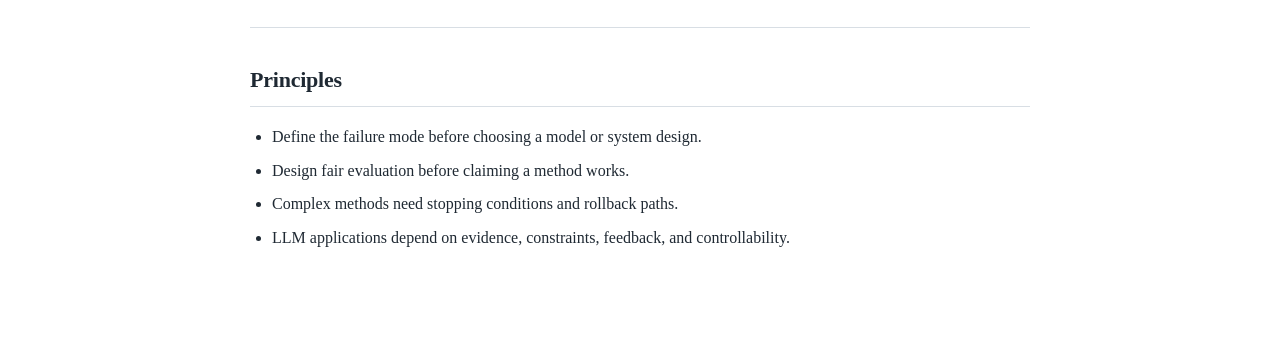
==== commit a405c3c1: "Reorder worldview newest-first: non-Euclidean feedback then memory-rebuild on top" ====
--- a/en.html
+++ b/en.html
@@ -64,54 +64,6 @@
           <h2>Worldview</h2>
           <div class="principles">
             <article>
-              <h3>Intelligence is compression; higher intelligence is reconstruction.</h3>
-              <p>
-                Compression makes the world representable. Decompression unfolds
-                a representation. Reconstruction asks a system to recover structure
-                from fragments, which reflects a deeper understanding of the world.
-              </p>
-            </article>
-            <article>
-              <h3>Memory, tools, and environment are different things.</h3>
-              <p>
-                LLM + memory resembles a brain; tools resemble a body; environment is the world.
-                Memory stores reflection and compressed experience. Environment stores code,
-                data, documents, collaboration context, and concrete artifacts.
-              </p>
-            </article>
-            <article>
-              <h3>Attention is the core of human-AI collaboration.</h3>
-              <p>
-                When building context, humans decide what matters and what can be ignored.
-                This act of attention separates effective collaboration from blind automation.
-              </p>
-            </article>
-            <article>
-              <h3>Frequency shapes memory; value drives reflection.</h3>
-              <p>
-                Models learn general frequency patterns, while personal memory is shaped by
-                the specific frequency of an individual's world. Valuable events trigger
-                reflection, which is an iterative compression of high-value samples.
-              </p>
-            </article>
-            <article>
-              <h3>AI coding is entropy control and minimal change.</h3>
-              <p>
-                Code is an artifact deposited into the environment. Good AI coding is not
-                large-scale generation; it is the smallest necessary change after understanding
-                the project structure, keeping the system readable, maintainable, and reversible.
-              </p>
-            </article>
-            <article>
-              <h3>Memory is a perceptual snapshot of the world; rebuild it at use time.</h3>
-              <p>
-                Memory is a perception-based store of the world. Being finite, it can never truly capture
-                the world and only keeps the slices useful for the current topic; and because the world keeps
-                changing, memory is always going stale. The best approach is not to reuse old memory directly,
-                but to rebuild from the current world at the moment of use.
-              </p>
-            </article>
-            <article>
               <h3>Feedback will move from streaming to non-Euclidean graph structure.</h3>
               <p>
                 Streaming feedback has been the core paradigm of past systems: the most natural and the easiest to collect.
@@ -119,6 +71,54 @@
                 superposition perturbs a space nonlinearly through an activation function, non-Euclidean feedback should
                 emerge from streaming feedback via an activation-like perturbation &mdash; a perturbation that is essentially
                 a low-dimensional imitation of a dimension-lifting operation.
+              </p>
+            </article>
+            <article>
+              <h3>Memory is a perceptual snapshot of the world; rebuild it at use time.</h3>
+              <p>
+                Memory is a perception-based store of the world. Being finite, it can never truly capture
+                the world and only keeps the slices useful for the current topic; and because the world keeps
+                changing, memory is always going stale. The best approach is not to reuse old memory directly,
+                but to rebuild from the current world at the moment of use.
+              </p>
+            </article>
+            <article>
+              <h3>Intelligence is compression; higher intelligence is reconstruction.</h3>
+              <p>
+                Compression makes the world representable. Decompression unfolds
+                a representation. Reconstruction asks a system to recover structure
+                from fragments, which reflects a deeper understanding of the world.
+              </p>
+            </article>
+            <article>
+              <h3>Memory, tools, and environment are different things.</h3>
+              <p>
+                LLM + memory resembles a brain; tools resemble a body; environment is the world.
+                Memory stores reflection and compressed experience. Environment stores code,
+                data, documents, collaboration context, and concrete artifacts.
+              </p>
+            </article>
+            <article>
+              <h3>Attention is the core of human-AI collaboration.</h3>
+              <p>
+                When building context, humans decide what matters and what can be ignored.
+                This act of attention separates effective collaboration from blind automation.
+              </p>
+            </article>
+            <article>
+              <h3>Frequency shapes memory; value drives reflection.</h3>
+              <p>
+                Models learn general frequency patterns, while personal memory is shaped by
+                the specific frequency of an individual's world. Valuable events trigger
+                reflection, which is an iterative compression of high-value samples.
+              </p>
+            </article>
+            <article>
+              <h3>AI coding is entropy control and minimal change.</h3>
+              <p>
+                Code is an artifact deposited into the environment. Good AI coding is not
+                large-scale generation; it is the smallest necessary change after understanding
+                the project structure, keeping the system readable, maintainable, and reversible.
               </p>
             </article>
           </div>
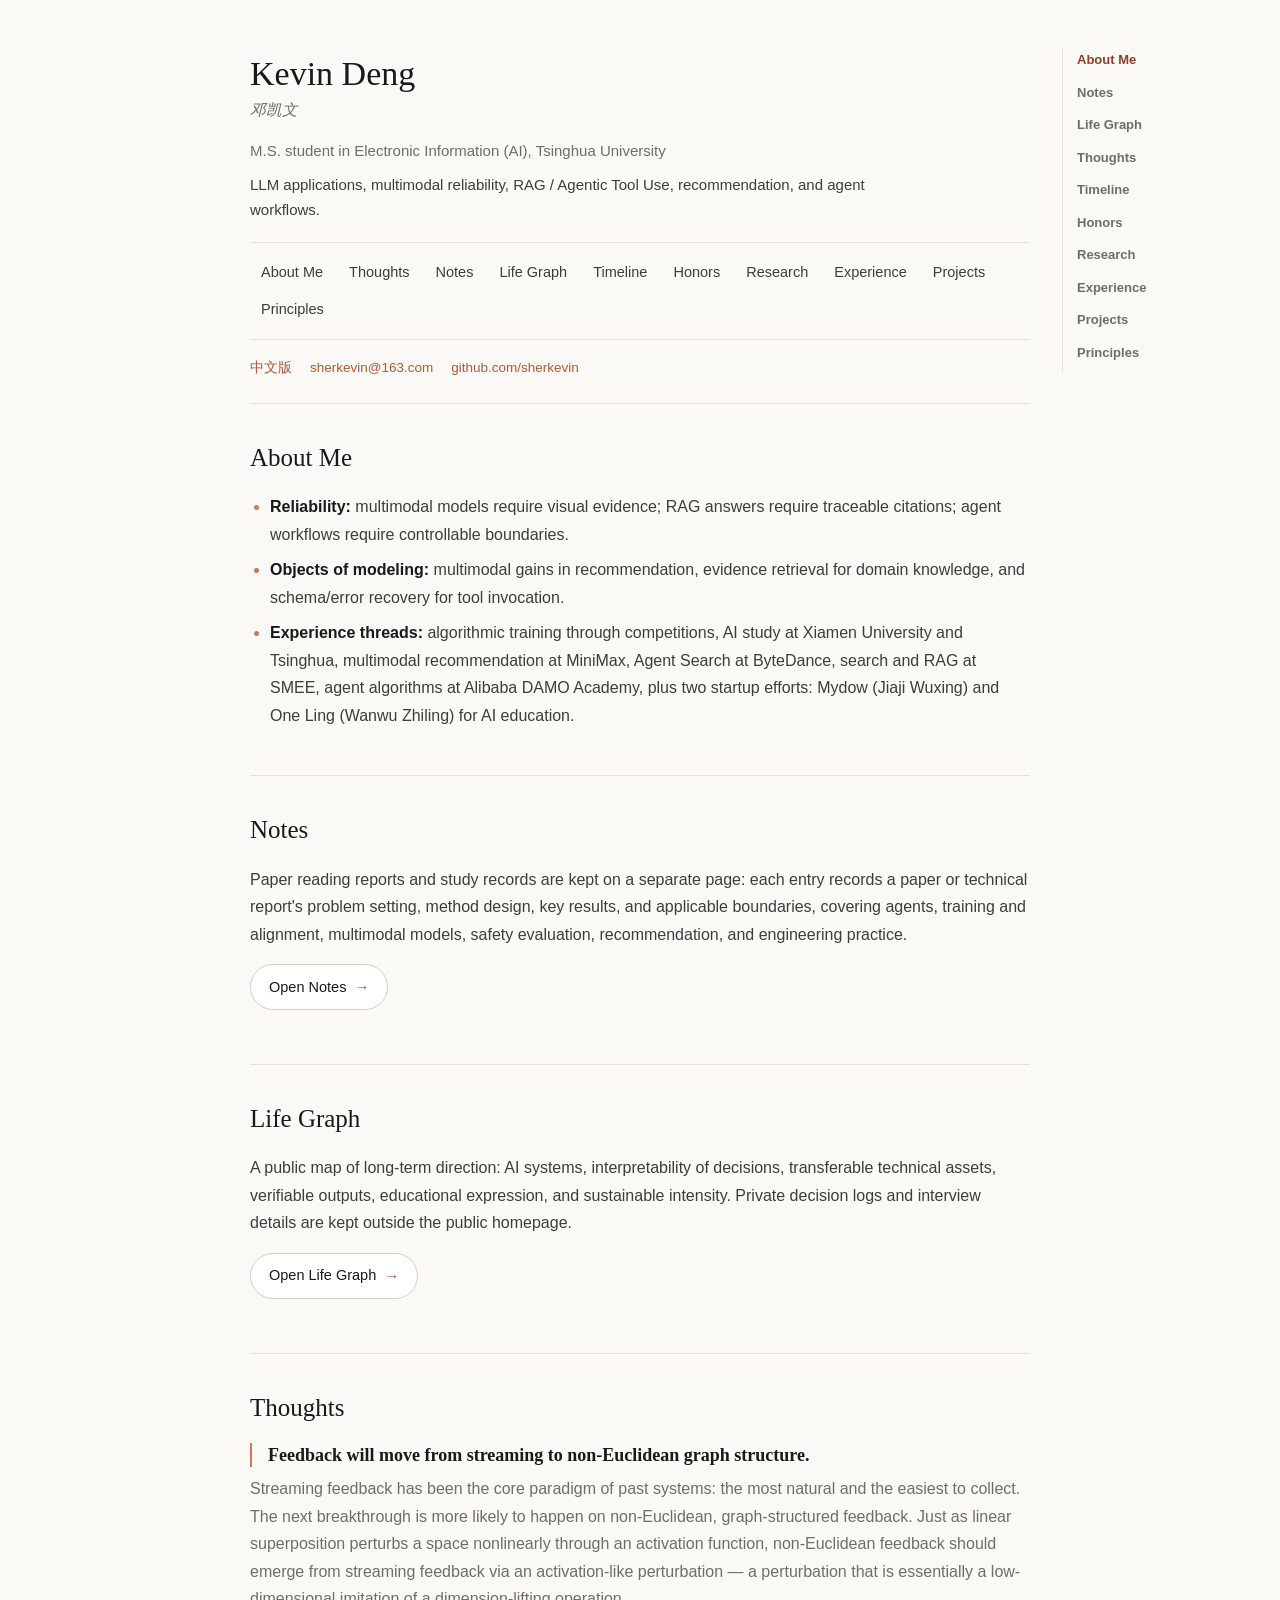
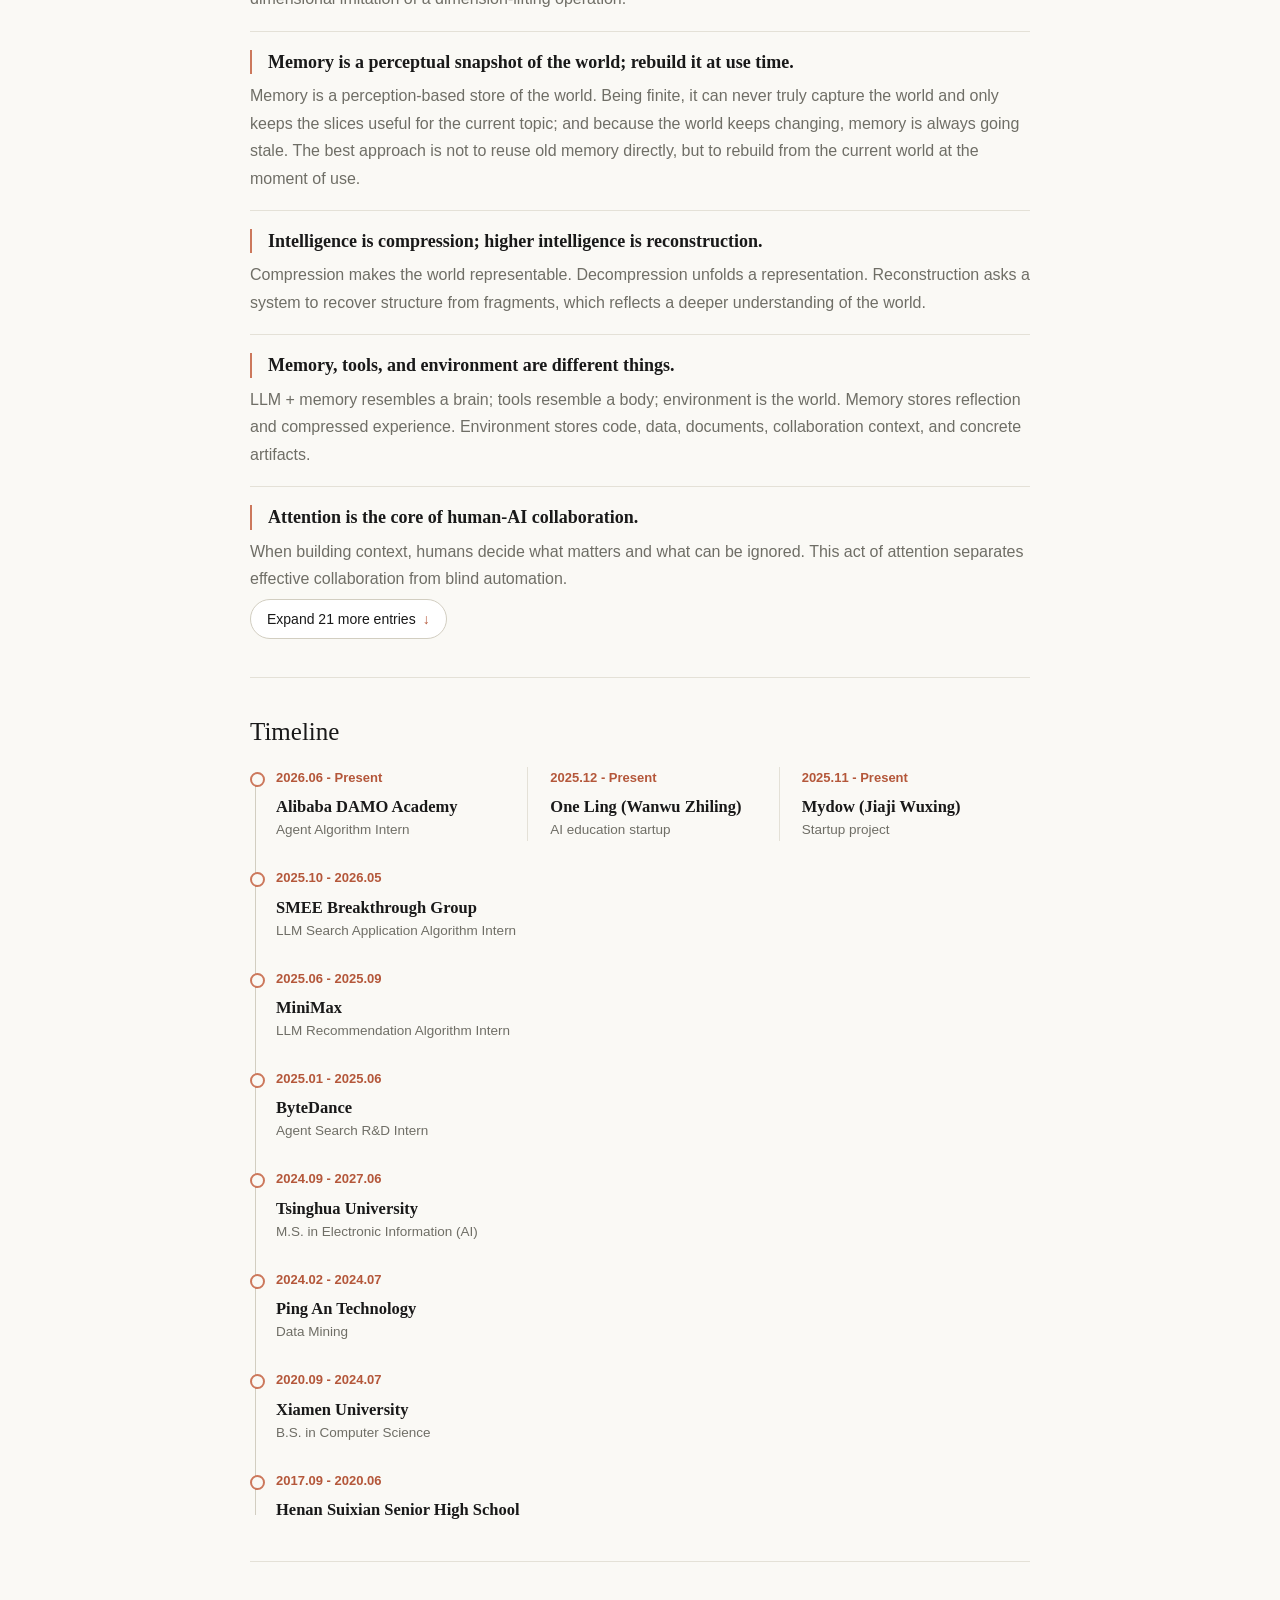
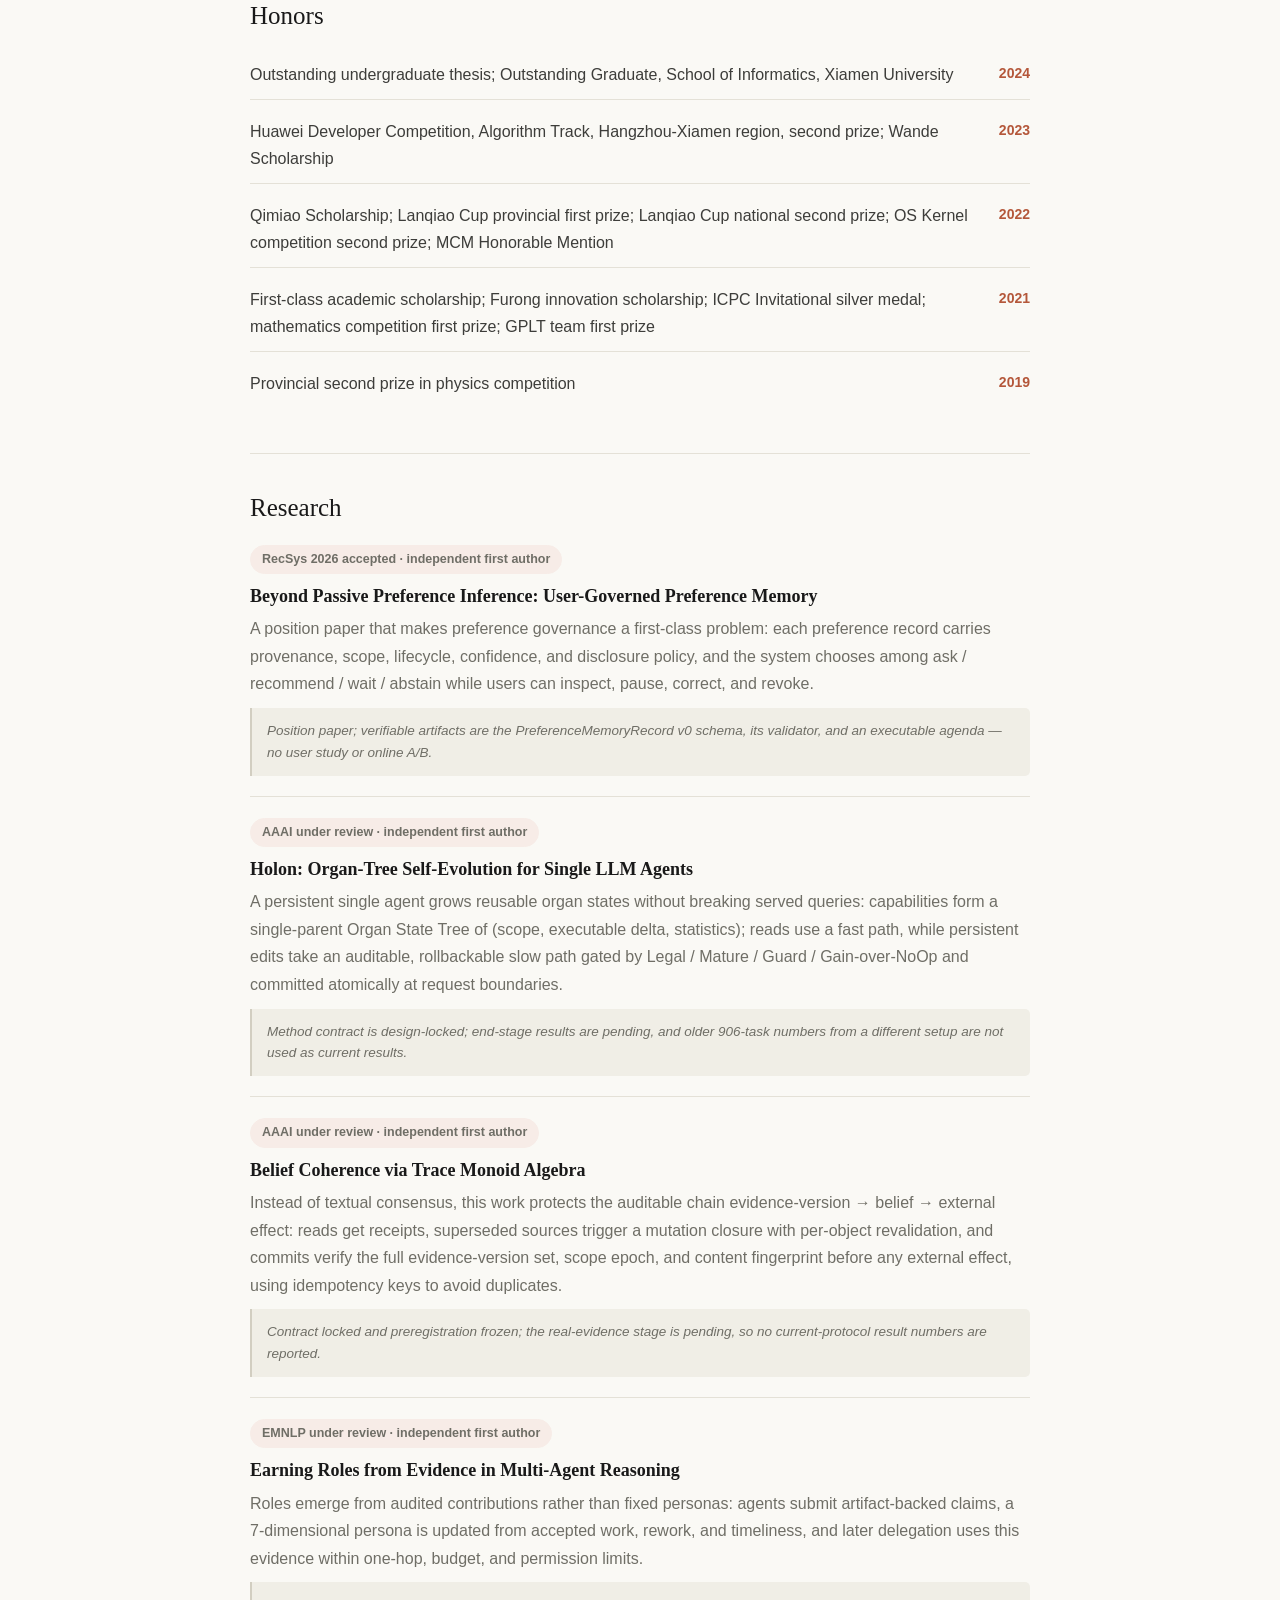
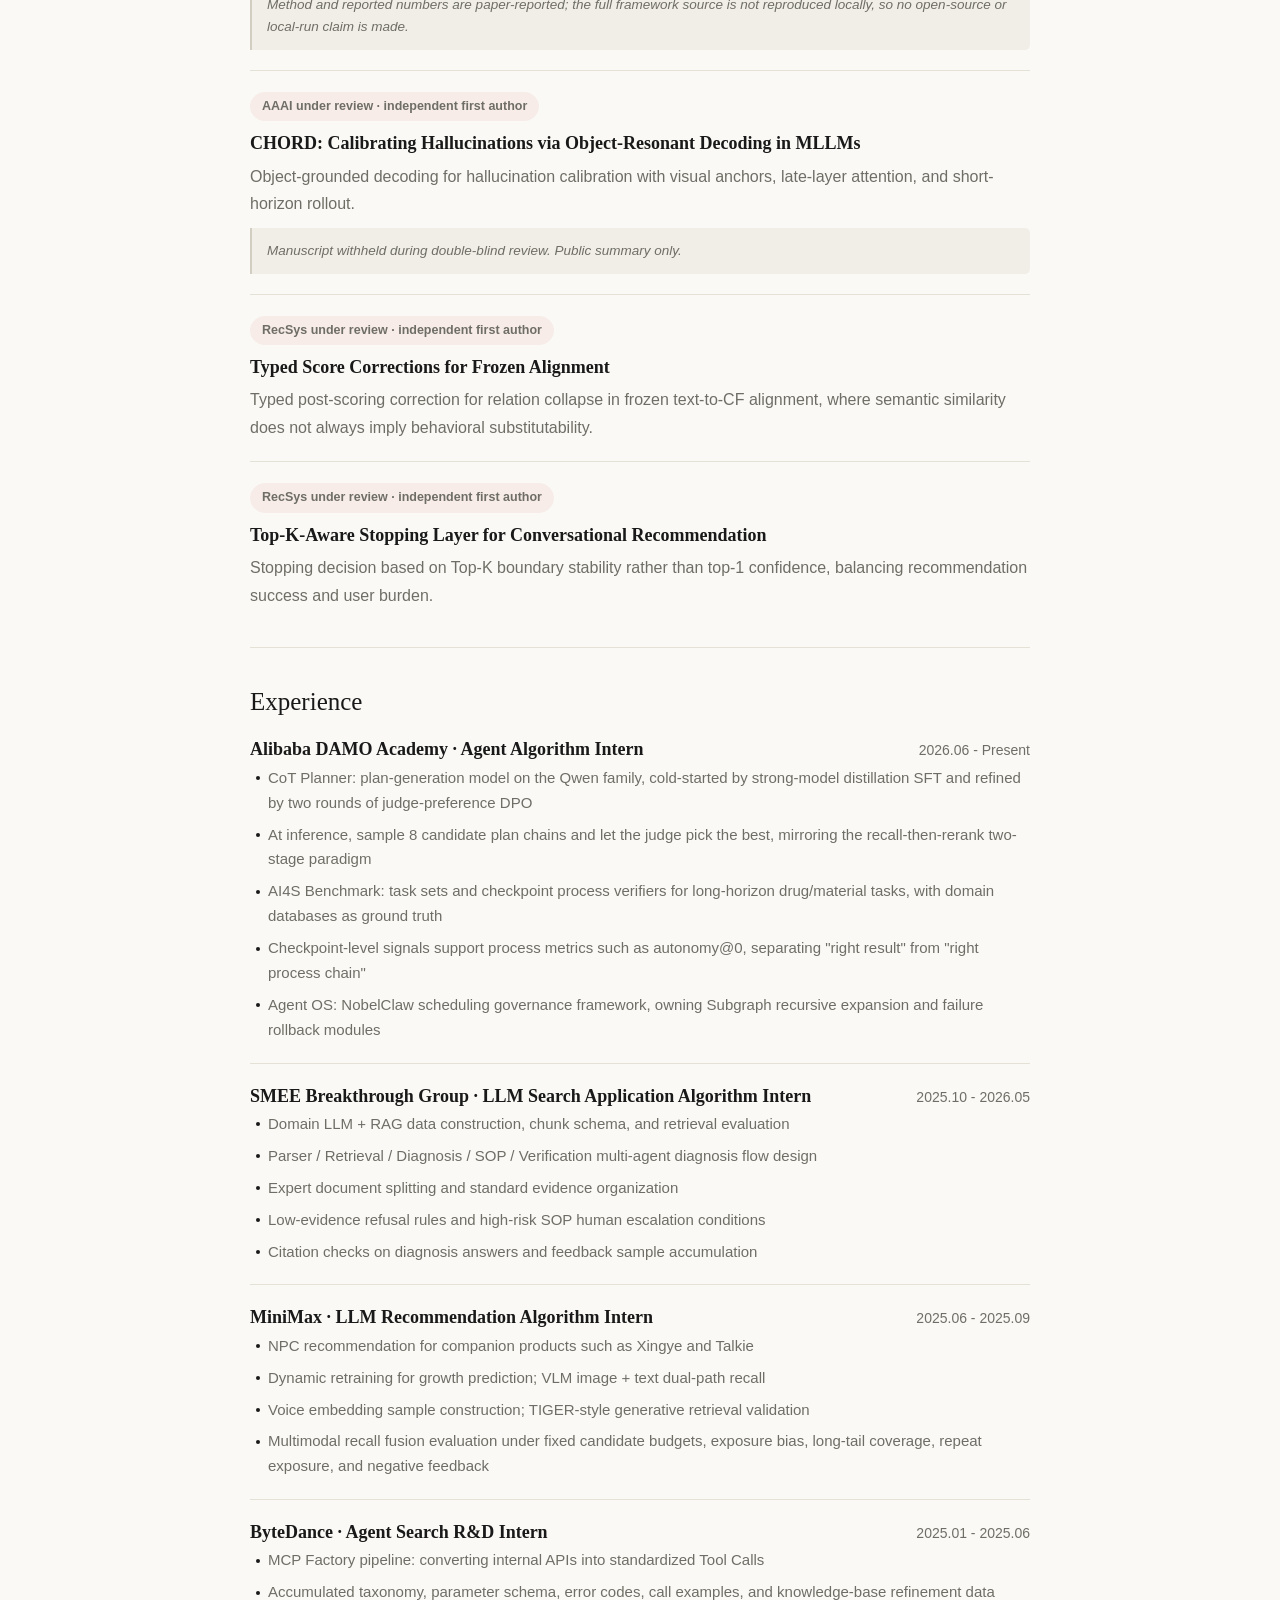
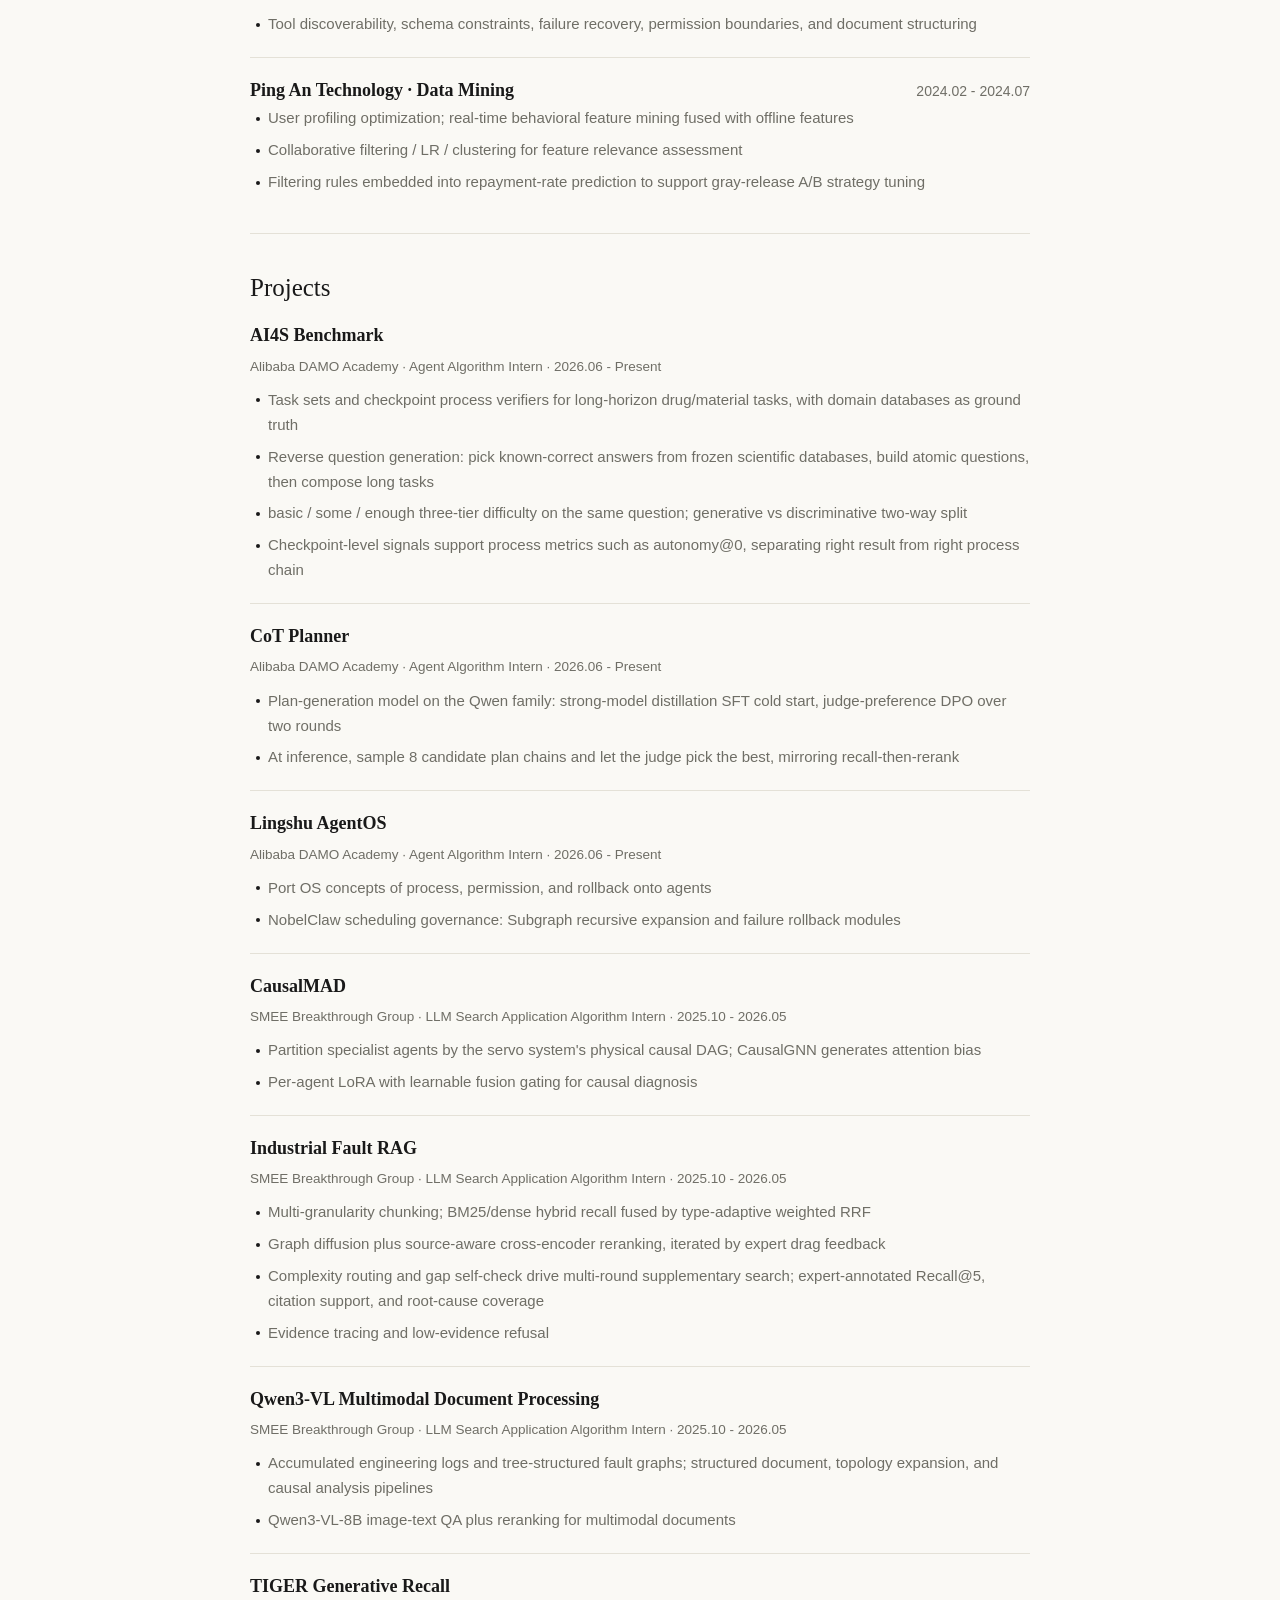
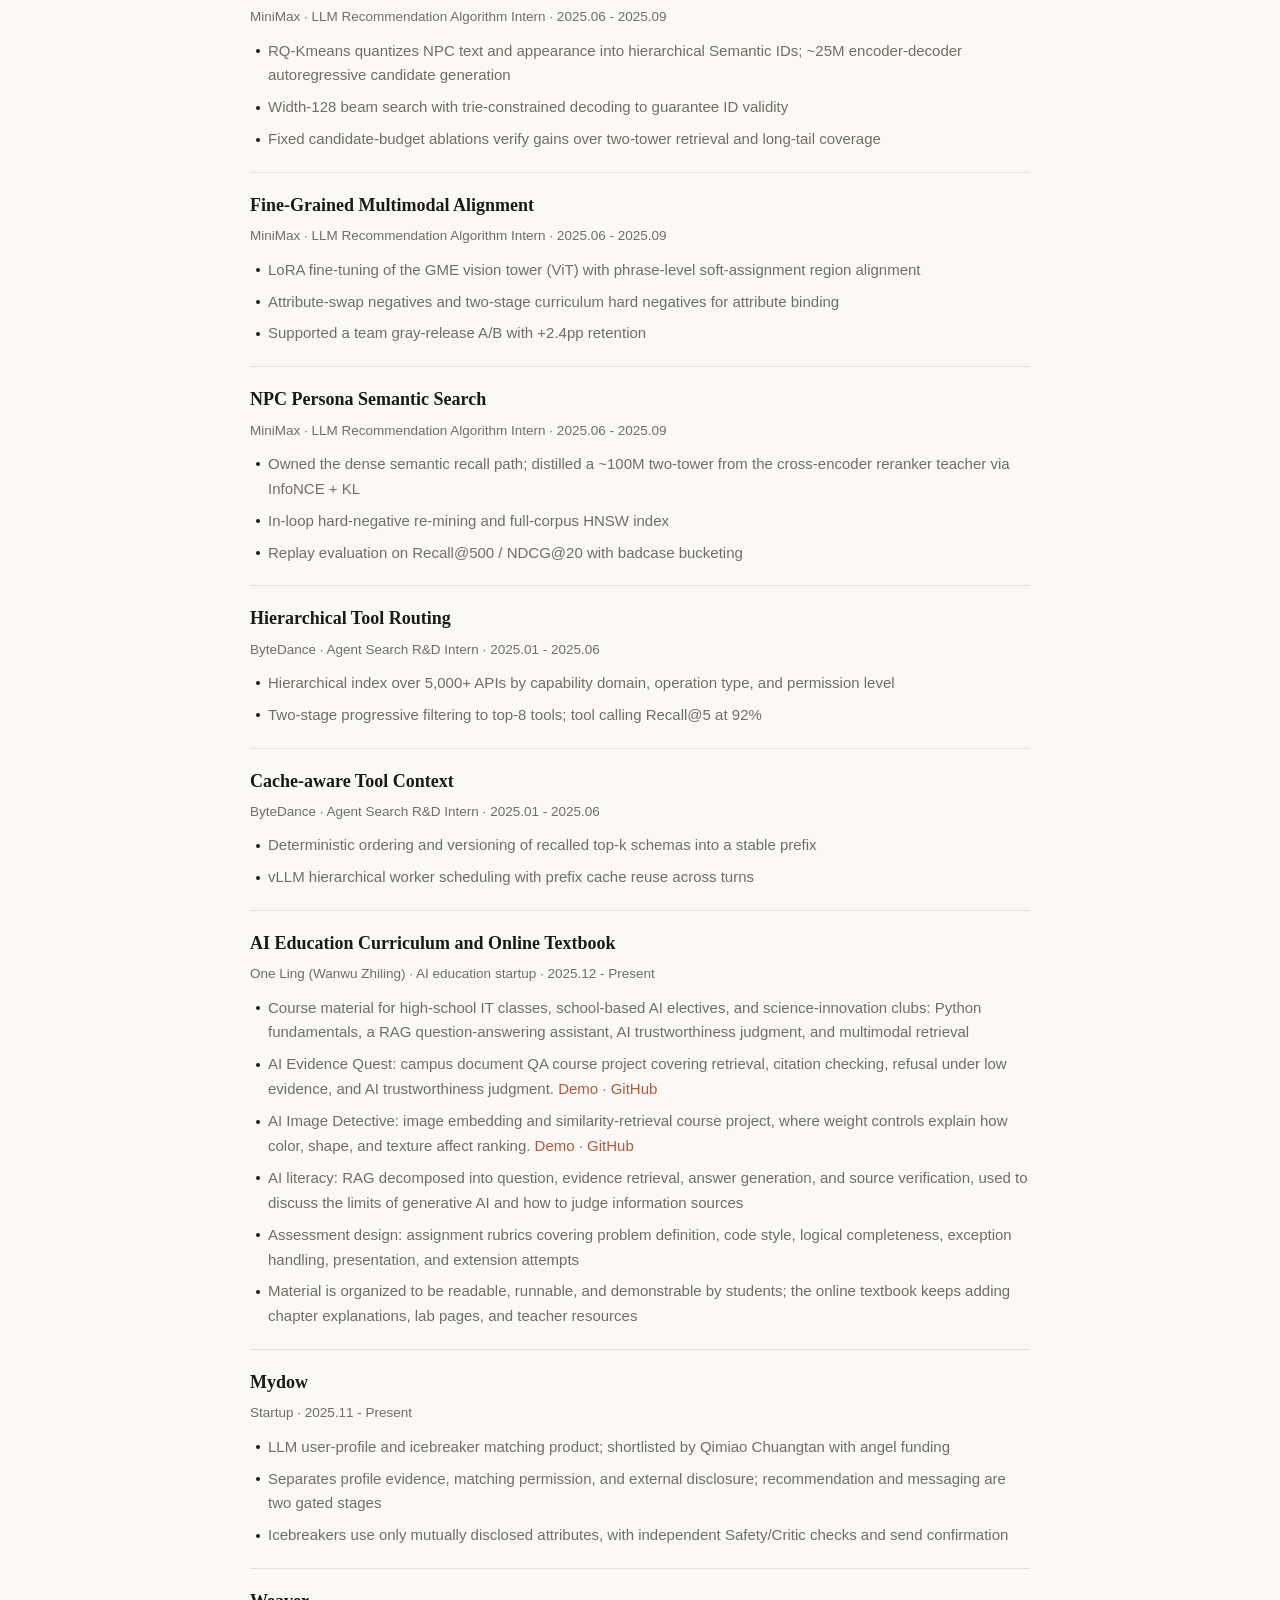
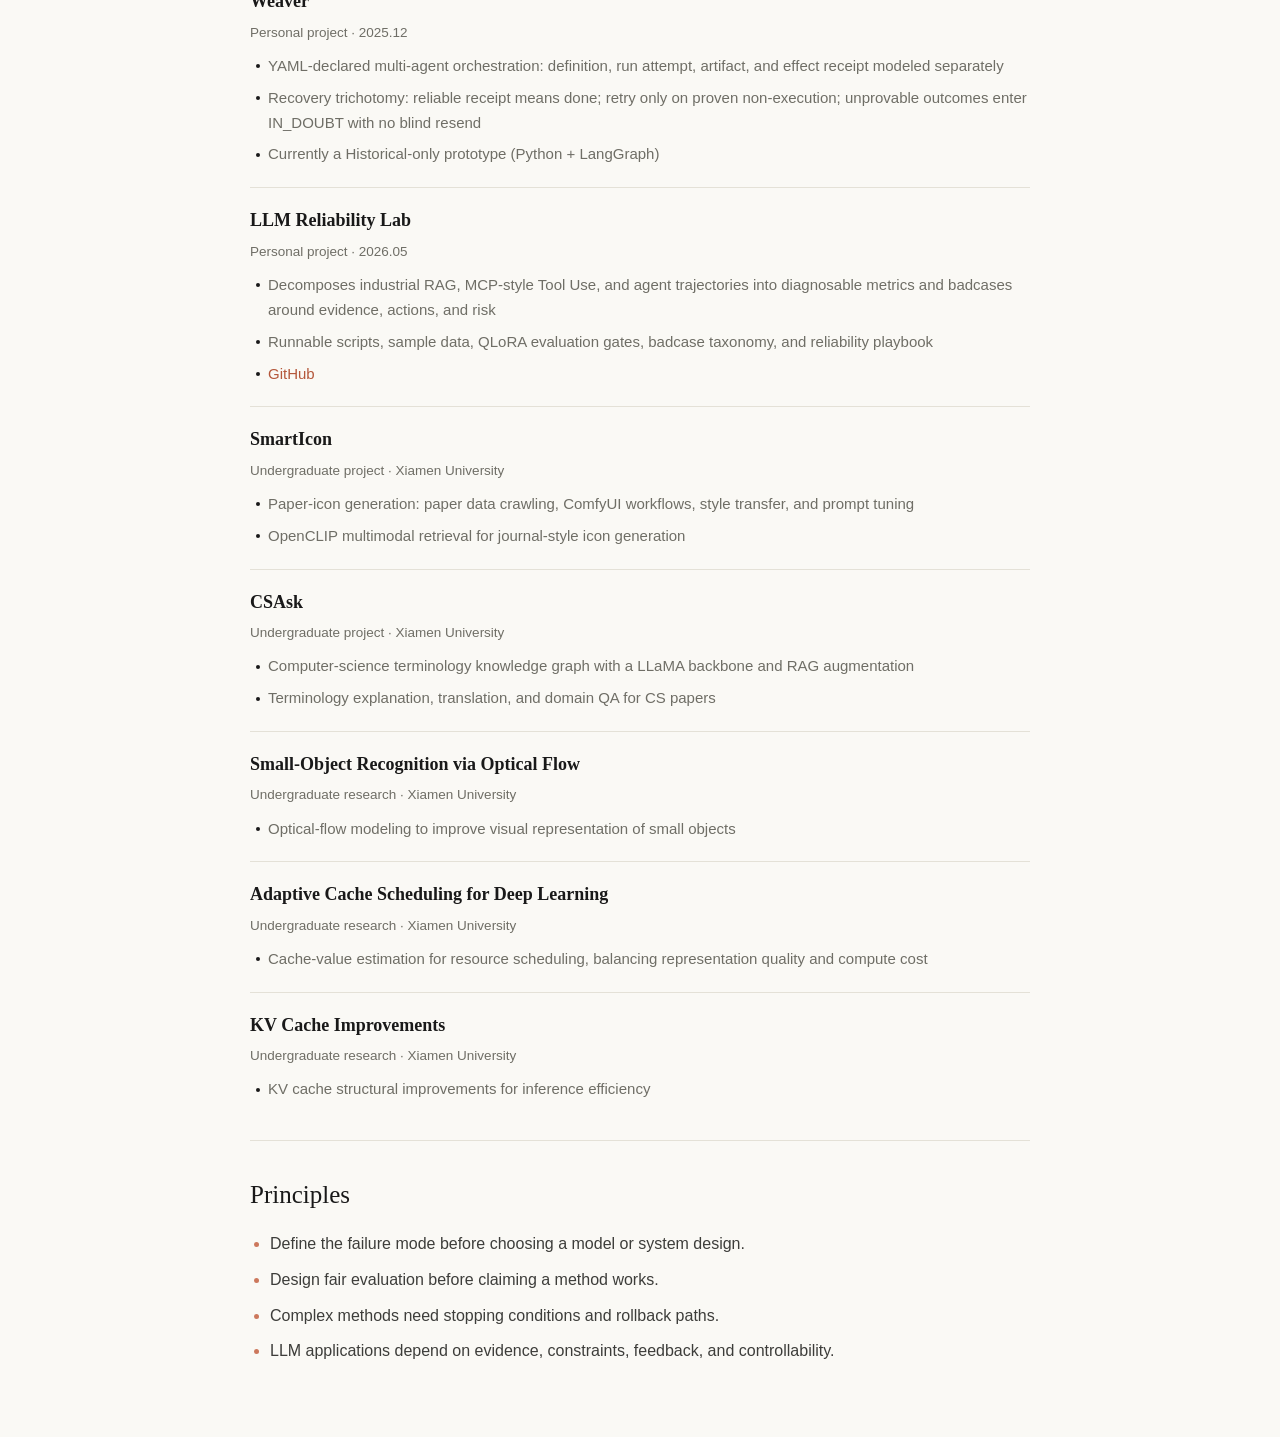
==== commit 91c76b8f: "Add notes page, concurrent-lane timeline, right-rail TOC, and content restructure - notes.html + not" ====
--- a/en.html
+++ b/en.html
@@ -8,7 +8,7 @@
       content="Kevin Deng's personal homepage: AI, LLM applications, multimodal reliability, RAG, Tool Use, recommendation, and agent systems."
     />
     <title>Kevin Deng | 邓凯文</title>
-    <link rel="stylesheet" href="./styles.css?v=20260525a" />
+    <link rel="stylesheet" href="./styles.css?v=20260916f" />
   </head>
   <body>
     <div class="page-card">
@@ -22,7 +22,8 @@
         </p>
         <nav aria-label="Section navigation">
           <a href="#about">About Me</a>
-          <a href="#worldview">Worldview</a>
+          <a href="#thoughts">Thoughts</a>
+          <a href="#notes">Notes</a>
           <a href="#life-graph">Life Graph</a>
           <a href="#timeline">Timeline</a>
           <a href="#honors">Honors</a>
@@ -44,8 +45,20 @@
           <ul class="plain-list">
             <li><strong>Reliability:</strong> multimodal models require visual evidence; RAG answers require traceable citations; agent workflows require controllable boundaries.</li>
             <li><strong>Objects of modeling:</strong> multimodal gains in recommendation, evidence retrieval for domain knowledge, and schema/error recovery for tool invocation.</li>
-            <li><strong>Experience threads:</strong> algorithmic training through competitions, AI study at Xiamen University and Tsinghua, multimodal recommendation at MiniMax, Agent Infra at ByteDance, domain LLM/RAG at SMEE, and applied agent projects such as Mydow, AgentOS, and Weaver.</li>
+            <li><strong>Experience threads:</strong> algorithmic training through competitions, AI study at Xiamen University and Tsinghua, multimodal recommendation at MiniMax, Agent Search at ByteDance, search and RAG at SMEE, agent algorithms at Alibaba DAMO Academy, plus two startup efforts: Mydow (Jiaji Wuxing) and One Ling (Wanwu Zhiling) for AI education.</li>
           </ul>
+        </section>
+
+        <section id="notes" class="section">
+          <h2>Notes</h2>
+          <p>
+            Paper reading reports and study records are kept on a separate page: each entry records a paper or
+            technical report's problem setting, method design, key results, and applicable boundaries, covering
+            agents, training and alignment, multimodal models, safety evaluation, recommendation, and engineering practice.
+          </p>
+          <p>
+            <a class="text-button" href="./notes.html">Open Notes</a>
+          </p>
         </section>
 
         <section id="life-graph" class="section">
@@ -60,10 +73,10 @@
           </p>
         </section>
 
-        <section id="worldview" class="section">
-          <h2>Worldview</h2>
+        <section id="thoughts" class="section">
+          <h2>Thoughts</h2>
           <div class="principles">
-            <article>
+<article>
               <h3>Feedback will move from streaming to non-Euclidean graph structure.</h3>
               <p>
                 Streaming feedback has been the core paradigm of past systems: the most natural and the easiest to collect.
@@ -105,7 +118,14 @@
                 This act of attention separates effective collaboration from blind automation.
               </p>
             </article>
-            <article>
+          </div>
+          <details class="thoughts-more">
+            <summary>
+              <span class="when-closed">Expand 21 more entries</span>
+              <span class="when-open">Collapse</span>
+            </summary>
+            <div class="principles">
+              <article>
               <h3>Frequency shapes memory; value drives reflection.</h3>
               <p>
                 Models learn general frequency patterns, while personal memory is shaped by
@@ -113,7 +133,7 @@
                 reflection, which is an iterative compression of high-value samples.
               </p>
             </article>
-            <article>
+              <article>
               <h3>AI coding is entropy control and minimal change.</h3>
               <p>
                 Code is an artifact deposited into the environment. Good AI coding is not
@@ -121,87 +141,244 @@
                 the project structure, keeping the system readable, maintainable, and reversible.
               </p>
             </article>
-          </div>
+              <article>
+              <h3>Frequency is link; link is knowledge.</h3>
+              <p>
+                Everything is frequency. Human language and all languages are frequency; memory is frequency too.
+                Frequency makes objects co-occur, co-occurrence builds links, links produce knowledge, and knowledge
+                produces wisdom. Frequency also discriminates: it separates 0 from 1, and relevant from irrelevant.
+              </p>
+            </article>
+              <article>
+              <h3>What matters is the difference between states.</h3>
+              <p>
+                The world changes continuously; what matters is always the difference between the current state and the
+                previous one. Memory is a snapshot of the world and is therefore always stale; perception is always stale.
+              </p>
+            </article>
+              <article>
+              <h3>A memory module activates part of the base model.</h3>
+              <p>
+                Memory is the result of item recurrence: memory is the model, and the model is memory. An LLM learns the
+                frequency of the world, which is why it is a base model. Forgetting is the bias between the frequency
+                world of a session and the frequency world of the LLM. Information is stale the moment it is produced, so
+                memory is a reconstruction of information, and it is stale the moment it is produced.
+              </p>
+            </article>
+              <article>
+              <h3>Sphere model: frequency similarity stacked on the base world.</h3>
+              <p>
+                Re-examine the relation between vector similarity and frequency: build a frequency-similarity model per
+                session and stack it on the base frequency world as a non-invasive memory module. The key quantities are
+                surprise (peaks), movement speed, and arousal.
+              </p>
+            </article>
+              <article>
+              <h3>Dream: ingest the day and rebuild memory.</h3>
+              <p>
+                Dreaming ingests the day's information and rebuilds current memory: deleting the unnecessary and linking
+                new memory to existing memory. When the intuitive side dominates, wandering ranges wider and finds hidden,
+                non-co-occurrence relations; rational (frequency, semantic) and intuitive (felt similarity, deep similarity)
+                wandering combine near and far.
+              </p>
+            </article>
+              <article>
+              <h3>Three routes to real-time LLM memory.</h3>
+              <p>Zipper KV cache (hologram); causal graphs; bionic layering: active forgetting, passive induction, dream.</p>
+            </article>
+              <article>
+              <h3>Fast and slow thinking are the neural-symbolic combination.</h3>
+              <p>
+                In neural-symbolic intelligence, the neural side is deep learning and intuition; the symbolic side is
+                reasoning and causality. The first is fast thinking: intuitive and quick but without logic. The second is
+                slow thinking: complex but logical, inferential, and derivable.
+              </p>
+            </article>
+              <article>
+              <h3>Three levels of reflecting reality.</h3>
+              <p>
+                Association, intervention, counterfactual. Nearly all current models sit at the association level.
+                Reinforcement learning sits at intervention: an action that actively changes the world. Counterfactual is
+                the higher level: if an earlier action or decision had been different, what would change now? Answering
+                that is what it means to truly understand causation.
+              </p>
+            </article>
+              <article>
+              <h3>Self-evolving agents: value comes from others' evaluations.</h3>
+              <p>
+                Different agents form a network like an ant colony, but with division of labor: each agent grows more
+                familiar with certain task types through the tasks it touches. Each agent carries a vector label for what
+                it is good at, produced by others' evaluations of it: my value is not decided by me but by how others see
+                me. Once the network runs, no dispatcher is needed: each agent decides whether a task suits it, does it if
+                so, and passes it on otherwise.
+              </p>
+            </article>
+              <article>
+              <h3>GAN-style training injects expert attributes.</h3>
+              <p>
+                Training with a GAN can grant professional attributes: the discriminator can be designed as a domain
+                expert judge, so training only the judge plugs expert knowledge into any pre-trained model. This simulates
+                human-LLM interaction with the human replaced by an LLM; because that LLM is more specialized, a small LLM
+                can still be deep. Joint agent training can use the same GAN pattern: task board, communication board,
+                consensus board.
+              </p>
+            </article>
+              <article>
+              <h3>The cost of division of labor and the necessity of collaboration.</h3>
+              <p>
+                The gap between engineering and algorithms is wider than the gap between product and engineering. It is
+                exactly this information asymmetry that makes AI deployment hard: the downside of division of labor and
+                the necessity of collaboration, the same thing as multi-agent coordination. The lesson: an agent must know
+                what it can do, and more importantly what it cannot do and who can help with it.
+              </p>
+            </article>
+              <article>
+              <h3>A unified measure: align space and time perception.</h3>
+              <p>Give every agent a standard-measure middleware that aligns space and time perception.</p>
+            </article>
+              <article>
+              <h3>Let the LLM state its own shortcomings.</h3>
+              <p>Let the LLM say its own shortcomings, and say what it wants.</p>
+            </article>
+              <article>
+              <h3>One Own Rec: return recommendation control to the user.</h3>
+              <p>
+                Tell the app what I want to see, how, and when, instead of letting the recsys guess. This differs
+                essentially from search: search is personalized but still needs your search words; recommendation should
+                discover what you never searched for. What is given to the recsys is not keywords but a coarse intent.
+                Current app recommendation has two problems: memory too heavy, locking onto learned interests while user
+                interests drift; communication too light, receiving only binary feedback that takes many operations to
+                correct.
+              </p>
+            </article>
+              <article>
+              <h3>The post-training paradigm is shifting.</h3>
+              <p>
+                From "train one large model" to "train several experts, then distill and merge": math, code, and agent
+                experts each get specialized RL, then OPD / MOPD compresses the capabilities back into a unified model.
+                On-policy distillation becomes an efficient route beside RL, with the teacher giving dense per-token
+                feedback. Test-time compute becomes a new capability direction. RLVR shifts from stacking rollouts to
+                training well. SFT is no longer merely a warm start for RL. Good data cannot yet be replaced by algorithms.
+              </p>
+            </article>
+              <article>
+              <h3>Post-training perhaps should not be QA-shaped.</h3>
+              <p>
+                Why is fine-tuning all QA-shaped; should it not be pair-shaped? An important reason LLMs hit an upper
+                bound is that they have used up the world's data; further gains require better, deeper use of data.
+              </p>
+            </article>
+              <article>
+              <h3>Generation and judgment differ in complexity; they can spiral upward.</h3>
+              <p>Generation and judgment are tasks of entirely different complexity; the gap between them can drive a spiral of improvement.</p>
+            </article>
+              <article>
+              <h3>The four components of RL and their conversion.</h3>
+              <p>
+                Policy, perception, world knowledge, value function. Perception converts into value function after a
+                point: the former is short-term memory, the latter long-term. Value function is a decomposition of the
+                final target; being able to value the next action means being able to decompose the task. Policy judges by
+                value function: it may follow high value entirely, but must also explore; policy is that balance.
+              </p>
+            </article>
+              <article>
+              <h3>A benchmark is the loss function of the new era.</h3>
+              <p>
+                A good benchmark is interpretable and is a slice of the world: project the world onto it and improve the
+                agent on the concrete task. Agent capability spans reasoning, memory, and tool use; the domain topic is
+                the key; fine-grained scoring rules serve as capability metrics; scores should not be too good, leaving
+                room for self-improvement. Scoring must be repeatable and comparable, which rules out llm-judge first;
+                signals should be dense and continuous, which requires structured agent outputs. Cheating means calling a
+                tool that directly yields the answer to bypass multi-step reasoning; writing the answer from memory is not
+                cheating, because memory is itself part of agent capability.
+              </p>
+            </article>
+            </div>
+          </details>
         </section>
 
         <section id="timeline" class="section">
           <h2>Timeline</h2>
           <div class="timeline">
-            <article>
-              <span class="dot"></span>
-              <time>2025.11 - Present</time>
-              <div>
-                <h3>Mydow entrepreneurial project</h3>
-                <p>Exploring LLM-based user profiles, conversational personas, intent routing, cold-start recommendation, and multi-agent social interaction loops.</p>
-              </div>
-            </article>
-            <article>
-              <span class="dot"></span>
-              <time>2025.10 - Present</time>
-              <div>
-                <h3>SMEE Breakthrough Group · Algorithm R&amp;D</h3>
-                <p>Domain LLM + RAG diagnosis for lithography systems, focusing on evidence retrieval, citation support, SOP safety, and multi-agent diagnosis flow.</p>
-              </div>
-            </article>
-            <article>
-              <span class="dot"></span>
-              <time>2025.06 - 2025.09</time>
-              <div>
-                <h3>MiniMax · LLM Algorithm Intern</h3>
-                <p>Multimodal NPC recall, voice recommendation, TIGER-style generative retrieval analysis, and fixed-budget evaluation for true recall gains.</p>
-              </div>
-            </article>
-            <article>
-              <span class="dot"></span>
-              <time>2025.03 - 2025.06</time>
-              <div>
-                <h3>ByteDance · Agent Infra R&amp;D Intern</h3>
-                <p>Internal API asset management, MCP Factory, tool schema, error codes, examples, and Agentic Tool Use infrastructure.</p>
-              </div>
-            </article>
-            <article>
-              <span class="dot"></span>
-              <time>2024.09 - 2027.06</time>
-              <div>
-                <h3>Tsinghua University · M.S. in Electronic Information (AI)</h3>
-                <p>Study and research on LLM applications, multimodal reliability, RAG / Agentic Tool Use, and LLM4Rec.</p>
-              </div>
-            </article>
-            <article>
-              <span class="dot"></span>
-              <time>2024.02 - 2024.07</time>
-              <div>
-                <h3>Ping An Technology · Data Mining</h3>
-                <p>User profiling, real-time behavior features, feature fusion, and rule-enhanced repayment-rate prediction.</p>
-              </div>
-            </article>
-            <article>
-              <span class="dot"></span>
-              <time>2020.09 - 2024.07</time>
-              <div>
-                <h3>Xiamen University · B.S. in Computer Science</h3>
-                <p>GPA Top 2%, National Scholarship, Outstanding Graduate, thesis award, ICPC, math contests, Lanqiao Cup, and OS kernel competition.</p>
-              </div>
-            </article>
-            <article>
-              <span class="dot"></span>
-              <time>2017.09 - 2020.06</time>
-              <div>
+            <!-- Newest-first rows. Overlapping work and startup entries share a row
+                 as side-by-side lanes at equal height, capped at three. School
+                 entries stay single-lane background rows. -->
+            <div class="timeline-row lanes-3">
+              <div class="timeline-item">
+                <time>2026.06 - Present</time>
+                <h3>Alibaba DAMO Academy</h3>
+                <span class="timeline-role">Agent Algorithm Intern</span>
+              </div>
+              <div class="timeline-item">
+                <time>2025.12 - Present</time>
+                <h3>One Ling (Wanwu Zhiling)</h3>
+                <span class="timeline-role">AI education startup</span>
+              </div>
+              <div class="timeline-item">
+                <time>2025.11 - Present</time>
+                <h3>Mydow (Jiaji Wuxing)</h3>
+                <span class="timeline-role">Startup project</span>
+              </div>
+            </div>
+            <div class="timeline-row">
+              <div class="timeline-item">
+                <time>2025.10 - 2026.05</time>
+                <h3>SMEE Breakthrough Group</h3>
+                <span class="timeline-role">LLM Search Application Algorithm Intern</span>
+              </div>
+            </div>
+            <div class="timeline-row">
+              <div class="timeline-item">
+                <time>2025.06 - 2025.09</time>
+                <h3>MiniMax</h3>
+                <span class="timeline-role">LLM Recommendation Algorithm Intern</span>
+              </div>
+            </div>
+            <div class="timeline-row">
+              <div class="timeline-item">
+                <time>2025.01 - 2025.06</time>
+                <h3>ByteDance</h3>
+                <span class="timeline-role">Agent Search R&amp;D Intern</span>
+              </div>
+            </div>
+            <div class="timeline-row">
+              <div class="timeline-item">
+                <time>2024.09 - 2027.06</time>
+                <h3>Tsinghua University</h3>
+                <span class="timeline-role">M.S. in Electronic Information (AI)</span>
+              </div>
+            </div>
+            <div class="timeline-row">
+              <div class="timeline-item">
+                <time>2024.02 - 2024.07</time>
+                <h3>Ping An Technology</h3>
+                <span class="timeline-role">Data Mining</span>
+              </div>
+            </div>
+            <div class="timeline-row">
+              <div class="timeline-item">
+                <time>2020.09 - 2024.07</time>
+                <h3>Xiamen University</h3>
+                <span class="timeline-role">B.S. in Computer Science</span>
+              </div>
+            </div>
+            <div class="timeline-row">
+              <div class="timeline-item">
+                <time>2017.09 - 2020.06</time>
                 <h3>Henan Suixian Senior High School</h3>
-                <p>High-school study with a provincial second prize in physics competition.</p>
-              </div>
-            </article>
+              </div>
+            </div>
           </div>
         </section>
 
         <section id="honors" class="section">
           <h2>Honors</h2>
           <ul class="dated-list">
-            <li><span>2024</span>Outstanding undergraduate thesis; Outstanding Graduate, School of Informatics, Xiamen University</li>
-            <li><span>2023</span>Huawei Developer Competition, Algorithm Track, Hangzhou-Xiamen region, second prize; Wande Scholarship</li>
-            <li><span>2022</span>National Scholarship; Qimiao Scholarship; Lanqiao Cup provincial first prize; Lanqiao Cup national second prize; OS Kernel competition second prize; MCM Honorable Mention</li>
-            <li><span>2021</span>National Scholarship; first-class academic scholarship; Furong innovation scholarship; ICPC Invitational silver medal; mathematics competition first prize; GPLT team first prize</li>
-            <li><span>High school</span>Provincial second prize in physics competition</li>
+            <li>Outstanding undergraduate thesis; Outstanding Graduate, School of Informatics, Xiamen University<span>2024</span></li>
+            <li>Huawei Developer Competition, Algorithm Track, Hangzhou-Xiamen region, second prize; Wande Scholarship<span>2023</span></li>
+            <li>Qimiao Scholarship; Lanqiao Cup provincial first prize; Lanqiao Cup national second prize; OS Kernel competition second prize; MCM Honorable Mention<span>2022</span></li>
+            <li>First-class academic scholarship; Furong innovation scholarship; ICPC Invitational silver medal; mathematics competition first prize; GPLT team first prize<span>2021</span></li>
+            <li>Provincial second prize in physics competition<span>2019</span></li>
           </ul>
         </section>
 
@@ -253,64 +430,238 @@
           <h2>Experience</h2>
           <article class="entry">
             <div class="entry-head">
-              <h3>SMEE Breakthrough Group · Algorithm R&amp;D</h3>
-              <span>2025.10 - Present</span>
-            </div>
-            <p>Domain LLM + RAG data construction, chunk schema, retrieval evaluation, citation-aware diagnosis, SOP safety, and multi-agent diagnosis flow.</p>
+              <h3>Alibaba DAMO Academy · Agent Algorithm Intern</h3>
+              <span>2026.06 - Present</span>
+            </div>
+            <ul class="entry-points">
+              <li>CoT Planner: plan-generation model on the Qwen family, cold-started by strong-model distillation SFT and refined by two rounds of judge-preference DPO</li>
+              <li>At inference, sample 8 candidate plan chains and let the judge pick the best, mirroring the recall-then-rerank two-stage paradigm</li>
+              <li>AI4S Benchmark: task sets and checkpoint process verifiers for long-horizon drug/material tasks, with domain databases as ground truth</li>
+              <li>Checkpoint-level signals support process metrics such as autonomy@0, separating "right result" from "right process chain"</li>
+              <li>Agent OS: NobelClaw scheduling governance framework, owning Subgraph recursive expansion and failure rollback modules</li>
+            </ul>
           </article>
           <article class="entry">
             <div class="entry-head">
-              <h3>MiniMax · LLM Algorithm Intern</h3>
-              <span>2025.06 - 2025.09</span>
-            </div>
-            <p>Dynamic retraining for growth prediction, VLM image + text recall, voice embedding, TIGER-style retrieval analysis, and multimodal recall evaluation.</p>
+              <h3>SMEE Breakthrough Group · LLM Search Application Algorithm Intern</h3>
+              <span>2025.10 - 2026.05</span>
+            </div>
+            <ul class="entry-points">
+              <li>Domain LLM + RAG data construction, chunk schema, and retrieval evaluation</li>
+              <li>Parser / Retrieval / Diagnosis / SOP / Verification multi-agent diagnosis flow design</li>
+              <li>Expert document splitting and standard evidence organization</li>
+              <li>Low-evidence refusal rules and high-risk SOP human escalation conditions</li>
+              <li>Citation checks on diagnosis answers and feedback sample accumulation</li>
+            </ul>
           </article>
           <article class="entry">
             <div class="entry-head">
-              <h3>ByteDance · Agent Infra R&amp;D Intern</h3>
-              <span>2025.03 - 2025.06</span>
-            </div>
-            <p>MCP Factory, standardized Tool Calls, taxonomy, parameter schema, error codes, examples, and knowledge-base refinement.</p>
+              <h3>MiniMax · LLM Recommendation Algorithm Intern</h3>
+              <span>2025.06 - 2025.09</span>
+            </div>
+            <ul class="entry-points">
+              <li>NPC recommendation for companion products such as Xingye and Talkie</li>
+              <li>Dynamic retraining for growth prediction; VLM image + text dual-path recall</li>
+              <li>Voice embedding sample construction; TIGER-style generative retrieval validation</li>
+              <li>Multimodal recall fusion evaluation under fixed candidate budgets, exposure bias, long-tail coverage, repeat exposure, and negative feedback</li>
+            </ul>
+          </article>
+          <article class="entry">
+            <div class="entry-head">
+              <h3>ByteDance · Agent Search R&amp;D Intern</h3>
+              <span>2025.01 - 2025.06</span>
+            </div>
+            <ul class="entry-points">
+              <li>MCP Factory pipeline: converting internal APIs into standardized Tool Calls</li>
+              <li>Accumulated taxonomy, parameter schema, error codes, call examples, and knowledge-base refinement data</li>
+              <li>Tool discoverability, schema constraints, failure recovery, permission boundaries, and document structuring</li>
+            </ul>
           </article>
           <article class="entry">
             <div class="entry-head">
               <h3>Ping An Technology · Data Mining</h3>
               <span>2024.02 - 2024.07</span>
             </div>
-            <p>User profiling optimization, real-time behavioral feature mining, collaborative filtering / LR / clustering, and rule-enhanced prediction.</p>
+            <ul class="entry-points">
+              <li>User profiling optimization; real-time behavioral feature mining fused with offline features</li>
+              <li>Collaborative filtering / LR / clustering for feature relevance assessment</li>
+              <li>Filtering rules embedded into repayment-rate prediction to support gray-release A/B strategy tuning</li>
+            </ul>
           </article>
         </section>
 
         <section id="projects" class="section">
           <h2>Projects</h2>
           <div class="project">
+            <h3>AI4S Benchmark</h3>
+            <p class="project-org">Alibaba DAMO Academy · Agent Algorithm Intern · 2026.06 - Present</p>
+            <ul class="entry-points">
+              <li>Task sets and checkpoint process verifiers for long-horizon drug/material tasks, with domain databases as ground truth</li>
+              <li>Reverse question generation: pick known-correct answers from frozen scientific databases, build atomic questions, then compose long tasks</li>
+              <li>basic / some / enough three-tier difficulty on the same question; generative vs discriminative two-way split</li>
+              <li>Checkpoint-level signals support process metrics such as autonomy@0, separating right result from right process chain</li>
+            </ul>
+          </div>
+          <div class="project">
+            <h3>CoT Planner</h3>
+            <p class="project-org">Alibaba DAMO Academy · Agent Algorithm Intern · 2026.06 - Present</p>
+            <ul class="entry-points">
+              <li>Plan-generation model on the Qwen family: strong-model distillation SFT cold start, judge-preference DPO over two rounds</li>
+              <li>At inference, sample 8 candidate plan chains and let the judge pick the best, mirroring recall-then-rerank</li>
+            </ul>
+          </div>
+          <div class="project">
+            <h3>Lingshu AgentOS</h3>
+            <p class="project-org">Alibaba DAMO Academy · Agent Algorithm Intern · 2026.06 - Present</p>
+            <ul class="entry-points">
+              <li>Port OS concepts of process, permission, and rollback onto agents</li>
+              <li>NobelClaw scheduling governance: Subgraph recursive expansion and failure rollback modules</li>
+            </ul>
+          </div>
+          <div class="project">
+            <h3>CausalMAD</h3>
+            <p class="project-org">SMEE Breakthrough Group · LLM Search Application Algorithm Intern · 2025.10 - 2026.05</p>
+            <ul class="entry-points">
+              <li>Partition specialist agents by the servo system's physical causal DAG; CausalGNN generates attention bias</li>
+              <li>Per-agent LoRA with learnable fusion gating for causal diagnosis</li>
+            </ul>
+          </div>
+          <div class="project">
+            <h3>Industrial Fault RAG</h3>
+            <p class="project-org">SMEE Breakthrough Group · LLM Search Application Algorithm Intern · 2025.10 - 2026.05</p>
+            <ul class="entry-points">
+              <li>Multi-granularity chunking; BM25/dense hybrid recall fused by type-adaptive weighted RRF</li>
+              <li>Graph diffusion plus source-aware cross-encoder reranking, iterated by expert drag feedback</li>
+              <li>Complexity routing and gap self-check drive multi-round supplementary search; expert-annotated Recall@5, citation support, and root-cause coverage</li>
+              <li>Evidence tracing and low-evidence refusal</li>
+            </ul>
+          </div>
+          <div class="project">
+            <h3>Qwen3-VL Multimodal Document Processing</h3>
+            <p class="project-org">SMEE Breakthrough Group · LLM Search Application Algorithm Intern · 2025.10 - 2026.05</p>
+            <ul class="entry-points">
+              <li>Accumulated engineering logs and tree-structured fault graphs; structured document, topology expansion, and causal analysis pipelines</li>
+              <li>Qwen3-VL-8B image-text QA plus reranking for multimodal documents</li>
+            </ul>
+          </div>
+          <div class="project">
+            <h3>TIGER Generative Recall</h3>
+            <p class="project-org">MiniMax · LLM Recommendation Algorithm Intern · 2025.06 - 2025.09</p>
+            <ul class="entry-points">
+              <li>RQ-Kmeans quantizes NPC text and appearance into hierarchical Semantic IDs; ~25M encoder-decoder autoregressive candidate generation</li>
+              <li>Width-128 beam search with trie-constrained decoding to guarantee ID validity</li>
+              <li>Fixed candidate-budget ablations verify gains over two-tower retrieval and long-tail coverage</li>
+            </ul>
+          </div>
+          <div class="project">
+            <h3>Fine-Grained Multimodal Alignment</h3>
+            <p class="project-org">MiniMax · LLM Recommendation Algorithm Intern · 2025.06 - 2025.09</p>
+            <ul class="entry-points">
+              <li>LoRA fine-tuning of the GME vision tower (ViT) with phrase-level soft-assignment region alignment</li>
+              <li>Attribute-swap negatives and two-stage curriculum hard negatives for attribute binding</li>
+              <li>Supported a team gray-release A/B with +2.4pp retention</li>
+            </ul>
+          </div>
+          <div class="project">
+            <h3>NPC Persona Semantic Search</h3>
+            <p class="project-org">MiniMax · LLM Recommendation Algorithm Intern · 2025.06 - 2025.09</p>
+            <ul class="entry-points">
+              <li>Owned the dense semantic recall path; distilled a ~100M two-tower from the cross-encoder reranker teacher via InfoNCE + KL</li>
+              <li>In-loop hard-negative re-mining and full-corpus HNSW index</li>
+              <li>Replay evaluation on Recall@500 / NDCG@20 with badcase bucketing</li>
+            </ul>
+          </div>
+          <div class="project">
+            <h3>Hierarchical Tool Routing</h3>
+            <p class="project-org">ByteDance · Agent Search R&amp;D Intern · 2025.01 - 2025.06</p>
+            <ul class="entry-points">
+              <li>Hierarchical index over 5,000+ APIs by capability domain, operation type, and permission level</li>
+              <li>Two-stage progressive filtering to top-8 tools; tool calling Recall@5 at 92%</li>
+            </ul>
+          </div>
+          <div class="project">
+            <h3>Cache-aware Tool Context</h3>
+            <p class="project-org">ByteDance · Agent Search R&amp;D Intern · 2025.01 - 2025.06</p>
+            <ul class="entry-points">
+              <li>Deterministic ordering and versioning of recalled top-k schemas into a stable prefix</li>
+              <li>vLLM hierarchical worker scheduling with prefix cache reuse across turns</li>
+            </ul>
+          </div>
+          <div class="project">
+            <h3>AI Education Curriculum and Online Textbook</h3>
+            <p class="project-org">One Ling (Wanwu Zhiling) · AI education startup · 2025.12 - Present</p>
+            <ul class="entry-points">
+              <li>Course material for high-school IT classes, school-based AI electives, and science-innovation clubs: Python fundamentals, a RAG question-answering assistant, AI trustworthiness judgment, and multimodal retrieval</li>
+              <li>AI Evidence Quest: campus document QA course project covering retrieval, citation checking, refusal under low evidence, and AI trustworthiness judgment. <a href="https://sherkevin.github.io/ai-evidence-quest/">Demo</a> · <a href="https://github.com/sherkevin/ai-evidence-quest">GitHub</a></li>
+              <li>AI Image Detective: image embedding and similarity-retrieval course project, where weight controls explain how color, shape, and texture affect ranking. <a href="https://sherkevin.github.io/ai-image-detective/">Demo</a> · <a href="https://github.com/sherkevin/ai-image-detective">GitHub</a></li>
+              <li>AI literacy: RAG decomposed into question, evidence retrieval, answer generation, and source verification, used to discuss the limits of generative AI and how to judge information sources</li>
+              <li>Assessment design: assignment rubrics covering problem definition, code style, logical completeness, exception handling, presentation, and extension attempts</li>
+              <li>Material is organized to be readable, runnable, and demonstrable by students; the online textbook keeps adding chapter explanations, lab pages, and teacher resources</li>
+            </ul>
+          </div>
+          <div class="project">
             <h3>Mydow</h3>
-            <p>Structured user profiles, conversational personas, intent routing, multi-agent interaction, cold-start recommendation, and feedback loops.</p>
-          </div>
-          <div class="project">
-            <h3>AgentOS Core</h3>
-            <p>A microkernel-style Agent runtime for intent routing, event-driven IPC, permission boundaries, and plugin-based tool execution.</p>
+            <p class="project-org">Startup · 2025.11 - Present</p>
+            <ul class="entry-points">
+              <li>LLM user-profile and icebreaker matching product; shortlisted by Qimiao Chuangtan with angel funding</li>
+              <li>Separates profile evidence, matching permission, and external disclosure; recommendation and messaging are two gated stages</li>
+              <li>Icebreakers use only mutually disclosed attributes, with independent Safety/Critic checks and send confirmation</li>
+            </ul>
           </div>
           <div class="project">
             <h3>Weaver</h3>
-            <p>YAML-declared multi-agent orchestration with checkpoint recovery, context isolation, failure handling, and controlled tool-chain execution.</p>
+            <p class="project-org">Personal project · 2025.12</p>
+            <ul class="entry-points">
+              <li>YAML-declared multi-agent orchestration: definition, run attempt, artifact, and effect receipt modeled separately</li>
+              <li>Recovery trichotomy: reliable receipt means done; retry only on proven non-execution; unprovable outcomes enter IN_DOUBT with no blind resend</li>
+              <li>Currently a Historical-only prototype (Python + LangGraph)</li>
+            </ul>
+          </div>
+          <div class="project">
+            <h3>LLM Reliability Lab</h3>
+            <p class="project-org">Personal project · 2026.05</p>
+            <ul class="entry-points">
+              <li>Decomposes industrial RAG, MCP-style Tool Use, and agent trajectories into diagnosable metrics and badcases around evidence, actions, and risk</li>
+              <li>Runnable scripts, sample data, QLoRA evaluation gates, badcase taxonomy, and reliability playbook</li>
+              <li><a href="https://github.com/sherkevin/llm-reliability-lab">GitHub</a></li>
+            </ul>
           </div>
           <div class="project">
             <h3>SmartIcon</h3>
-            <p>Paper-icon generation with ComfyUI workflows, style transfer, prompt tuning, and OpenCLIP-enhanced multimodal retrieval.</p>
+            <p class="project-org">Undergraduate project · Xiamen University</p>
+            <ul class="entry-points">
+              <li>Paper-icon generation: paper data crawling, ComfyUI workflows, style transfer, and prompt tuning</li>
+              <li>OpenCLIP multimodal retrieval for journal-style icon generation</li>
+            </ul>
           </div>
           <div class="project">
             <h3>CSAsk</h3>
-            <p>Knowledge-graph-enhanced RAG system for computer-science terminology explanation, translation, and paper reading.</p>
-          </div>
-          <div class="project">
-            <h3>LLM Reliability Lab</h3>
-            <p>
-              A compact diagnostic lab around evidence, actions, and risk,
-              covering RAG retrieval, citation support, tool arguments, trajectory
-              safety, refusal behavior, and high-risk guardrails.
-              <a href="https://github.com/sherkevin/llm-reliability-lab">GitHub</a>
-            </p>
+            <p class="project-org">Undergraduate project · Xiamen University</p>
+            <ul class="entry-points">
+              <li>Computer-science terminology knowledge graph with a LLaMA backbone and RAG augmentation</li>
+              <li>Terminology explanation, translation, and domain QA for CS papers</li>
+            </ul>
+          </div>
+          <div class="project">
+            <h3>Small-Object Recognition via Optical Flow</h3>
+            <p class="project-org">Undergraduate research · Xiamen University</p>
+            <ul class="entry-points">
+              <li>Optical-flow modeling to improve visual representation of small objects</li>
+            </ul>
+          </div>
+          <div class="project">
+            <h3>Adaptive Cache Scheduling for Deep Learning</h3>
+            <p class="project-org">Undergraduate research · Xiamen University</p>
+            <ul class="entry-points">
+              <li>Cache-value estimation for resource scheduling, balancing representation quality and compute cost</li>
+            </ul>
+          </div>
+          <div class="project">
+            <h3>KV Cache Improvements</h3>
+            <p class="project-org">Undergraduate research · Xiamen University</p>
+            <ul class="entry-points">
+              <li>KV cache structural improvements for inference efficiency</li>
+            </ul>
           </div>
         </section>
 
@@ -325,6 +676,6 @@
         </section>
       </main>
     </div>
-    <script src="./script.js?v=20260504e"></script>
+    <script src="./script.js?v=20260916d"></script>
   </body>
 </html>
--- a/styles.css
+++ b/styles.css
@@ -1,11 +1,30 @@
+/* sherkevin.github.io — shared styles.
+   Warm ivory ground, clay accent, serif display headings over a humanist sans body. */
+
 :root {
-  --bg: #ffffff;
+  --bg: #faf9f5;
+  --bg-deep: #f0eee6;
   --panel: #ffffff;
-  --ink: #1f2933;
-  --muted: #59636e;
-  --line: #d8dee4;
-  --accent: #1f4e79;
-  --soft: #eef4fa;
+  --ink: #191919;
+  --ink-soft: #3d3d3a;
+  --muted: #6f6e66;
+  --line: #e4e1d7;
+  --line-strong: #d2cec1;
+  --accent: #b4573a;
+  --accent-bright: #cc785c;
+  --accent-wash: #f7ece7;
+  --accent-deep: #8c4029;
+  --sage: #4f6b52;
+  --sage-wash: #edf0e9;
+  --radius: 8px;
+  --radius-sm: 5px;
+  --measure: 780px;
+  --measure-wide: 1080px;
+  --font-serif: "Iowan Old Style", "Palatino Linotype", Palatino, "Source Serif 4",
+    Georgia, "Songti SC", "SimSun", "宋体", serif;
+  --font-sans: -apple-system, BlinkMacSystemFont, "Segoe UI", "Helvetica Neue",
+    "PingFang SC", "Hiragino Sans GB", "Microsoft YaHei", sans-serif;
+  --font-mono: ui-monospace, SFMono-Regular, "SF Mono", Menlo, Consolas, monospace;
 }
 
 * {
@@ -19,10 +38,12 @@
 body {
   margin: 0;
   color: var(--ink);
-  background: #ffffff;
-  font-family: "Times New Roman", Times, "SimSun", "Songti SC", "宋体", serif;
+  background: var(--bg);
+  font-family: var(--font-sans);
   font-size: 16px;
-  line-height: 1.68;
+  line-height: 1.72;
+  -webkit-font-smoothing: antialiased;
+  text-rendering: optimizeLegibility;
 }
 
 a {
@@ -31,35 +52,57 @@
 }
 
 a:hover {
+  color: var(--accent-deep);
   text-decoration: underline;
+  text-decoration-color: var(--accent-bright);
   text-underline-offset: 3px;
 }
 
 .text-button {
-  display: inline-block;
-  padding: 6px 0;
-  border-bottom: 1px solid var(--accent);
-  font-weight: 600;
+  display: inline-flex;
+  align-items: center;
+  gap: 8px;
+  padding: 9px 18px;
+  border: 1px solid var(--line-strong);
+  border-radius: 100px;
+  color: var(--ink);
+  background: var(--panel);
+  font-size: 14.5px;
+  font-weight: 500;
+  transition: border-color 0.18s ease, background 0.18s ease, transform 0.18s ease;
 }
 
 .text-button:hover {
+  border-color: var(--accent-bright);
+  background: var(--accent-wash);
+  color: var(--accent-deep);
   text-decoration: none;
+  transform: translateY(-1px);
+}
+
+.text-button::after {
+  content: "\2192";
+  color: var(--accent);
+  font-size: 15px;
 }
 
 .page-card {
-  width: min(780px, calc(100% - 36px));
+  width: min(var(--measure), calc(100% - 40px));
   min-height: 100vh;
   margin: 0 auto;
-  padding: 46px 0 58px;
-  background: var(--bg);
+  padding: 54px 0 64px;
+  background: transparent;
   border: 0;
-  box-shadow: none;
+}
+
+.page-card.is-wide {
+  width: min(var(--measure-wide), calc(100% - 40px));
 }
 
 .sidebar {
   position: static;
-  padding: 0 0 22px;
-  margin-bottom: 34px;
+  padding: 0 0 24px;
+  margin-bottom: 38px;
   border-right: 0;
   border-bottom: 1px solid var(--line);
   background: transparent;
@@ -72,21 +115,27 @@
 h1,
 h2,
 h3,
+h4,
 p {
   margin-top: 0;
 }
 
 h1 {
-  margin-bottom: 2px;
-  font-size: 30px;
-  font-weight: 600;
-  line-height: 1.1;
+  margin-bottom: 4px;
+  color: var(--ink);
+  font-family: var(--font-serif);
+  font-size: 34px;
+  font-weight: 500;
+  line-height: 1.15;
+  letter-spacing: 0;
 }
 
 .cn-name {
-  margin-bottom: 12px;
-  color: var(--muted);
-  font-size: 15px;
+  margin-bottom: 14px;
+  color: var(--muted);
+  font-family: var(--font-serif);
+  font-size: 15.5px;
+  font-style: italic;
 }
 
 .role,
@@ -95,34 +144,54 @@
 }
 
 .role {
-  margin-bottom: 6px;
+  margin-bottom: 8px;
+  font-size: 15px;
 }
 
 .focus {
   max-width: 620px;
-  margin-bottom: 18px;
+  margin-bottom: 20px;
+  color: var(--ink-soft);
   font-size: 15px;
+  line-height: 1.68;
 }
 
 nav {
   display: flex;
   flex-wrap: wrap;
-  gap: 4px 14px;
-  margin: 18px 0 14px;
+  align-items: center;
+  gap: 2px 4px;
+  margin: 20px 0 16px;
   padding: 12px 0;
   border-top: 1px solid var(--line);
   border-bottom: 1px solid var(--line);
 }
 
 nav a {
-  color: var(--accent);
-  font-size: 15px;
+  padding: 5px 11px;
+  border-radius: 100px;
+  color: var(--ink-soft);
+  font-size: 14.5px;
+  transition: background 0.16s ease, color 0.16s ease;
+}
+
+nav a:hover {
+  background: var(--bg-deep);
+  color: var(--accent-deep);
+  text-decoration: none;
+}
+
+nav a.is-current {
+  background: var(--accent-wash);
+  color: var(--accent-deep);
+  font-weight: 500;
 }
 
 .contact {
   display: flex;
   flex-wrap: wrap;
-  gap: 6px 16px;
+  gap: 6px 18px;
+  color: var(--muted);
   font-size: 13.5px;
   word-break: break-word;
 }
@@ -131,53 +200,136 @@
   padding-top: 0;
 }
 
+/* Fixed right-rail table of contents; hidden when the viewport cannot give it
+   its own gutter beside the centered column. */
+.toc {
+  position: fixed;
+  top: 48px;
+  right: max(18px, calc(50vw - var(--measure) / 2 - 218px));
+  width: 186px;
+  max-height: calc(100vh - 96px);
+  overflow-y: auto;
+  padding-left: 14px;
+  border-left: 1px solid var(--line);
+  font-size: 13px;
+  line-height: 1.5;
+  scrollbar-width: thin;
+}
+
+.toc-group {
+  margin-bottom: 9px;
+}
+
+.toc a {
+  display: block;
+  padding: 2px 0;
+  color: var(--muted);
+  white-space: nowrap;
+  overflow: hidden;
+  text-overflow: ellipsis;
+}
+
+.toc a:hover {
+  color: var(--accent-deep);
+  text-decoration: none;
+}
+
+.toc-h2 {
+  color: var(--ink-soft);
+  font-weight: 600;
+}
+
+.toc-subs {
+  display: none;
+  margin: 2px 0 0 3px;
+  padding-left: 10px;
+  border-left: 1px solid var(--line);
+}
+
+.toc-group.is-active .toc-subs {
+  display: block;
+}
+
+.toc-h3 {
+  font-size: 12.5px;
+}
+
+.toc a.is-current {
+  color: var(--accent-deep);
+}
+
+@media (max-width: 1220px) {
+  .toc {
+    display: none;
+  }
+}
+
 .section {
-  padding: 0 0 34px;
-  margin-bottom: 34px;
+  padding: 0 0 38px;
+  margin-bottom: 38px;
   border-bottom: 1px solid var(--line);
 }
 
 .section:last-child {
   margin-bottom: 0;
+  padding-bottom: 0;
   border-bottom: 0;
 }
 
 h2 {
-  margin-bottom: 17px;
-  padding-bottom: 7px;
-  border-bottom: 1px solid var(--line);
-  font-size: 22px;
+  margin-bottom: 20px;
+  padding-bottom: 0;
+  border-bottom: 0;
+  color: var(--ink);
+  font-family: var(--font-serif);
+  font-size: 25px;
+  font-weight: 500;
+  line-height: 1.25;
+  letter-spacing: 0;
+}
+
+h3 {
+  margin-bottom: 7px;
+  color: var(--ink);
+  font-family: var(--font-serif);
+  font-size: 18px;
   font-weight: 600;
-  letter-spacing: -0.01em;
-}
-
-h3 {
-  margin-bottom: 6px;
-  font-size: 17.5px;
+  line-height: 1.35;
+  letter-spacing: 0;
+}
+
+strong {
+  color: var(--ink);
   font-weight: 600;
 }
 
-strong {
-  font-weight: 600;
+p {
+  color: var(--ink-soft);
 }
 
 .plain-list,
 .news-list,
 .dated-list {
-  padding-left: 22px;
+  padding-left: 20px;
   margin: 0;
 }
 
 .plain-list li,
 .news-list li,
 .dated-list li {
-  margin-bottom: 7px;
+  margin-bottom: 8px;
+  color: var(--ink-soft);
+}
+
+.plain-list li::marker {
+  color: var(--accent-bright);
 }
 
 .news-list span {
   display: inline-block;
-  min-width: 72px;
+  min-width: 74px;
   color: var(--accent);
+  font-size: 14px;
   font-weight: 600;
 }
 
@@ -188,13 +340,22 @@
 
 .dated-list li {
   display: grid;
-  grid-template-columns: 92px minmax(0, 1fr);
-  gap: 14px;
+  grid-template-columns: minmax(0, 1fr) auto;
+  gap: 16px;
+  padding: 10px 0;
+  border-bottom: 1px solid var(--line);
+}
+
+.dated-list li:last-child {
+  border-bottom: 0;
 }
 
 .dated-list span {
   color: var(--accent);
+  font-size: 14px;
   font-weight: 600;
+  text-align: right;
+  white-space: nowrap;
 }
 
 .honor-grid {
@@ -205,11 +366,11 @@
 
 .principles {
   display: grid;
-  gap: 14px;
+  gap: 0;
 }
 
 .principles article {
-  padding: 14px 0;
+  padding: 18px 0;
   border-bottom: 1px solid var(--line);
 }
 
@@ -222,69 +383,158 @@
   border-bottom: 0;
 }
 
+.principles h3 {
+  margin-bottom: 8px;
+  padding-left: 16px;
+  border-left: 2px solid var(--accent-bright);
+}
+
 .principles p {
   margin-bottom: 0;
   color: var(--muted);
 }
 
+/* Collapsed remainder of the Thoughts list: first five entries stay visible,
+   the rest open behind a pill toggle. */
+.thoughts-more {
+  margin-top: 6px;
+}
+
+.thoughts-more summary {
+  display: inline-flex;
+  align-items: center;
+  gap: 7px;
+  padding: 7px 16px;
+  border: 1px solid var(--line-strong);
+  border-radius: 100px;
+  color: var(--ink);
+  background: var(--panel);
+  font-size: 14px;
+  font-weight: 500;
+  cursor: pointer;
+  list-style: none;
+  transition: border-color 0.18s ease, background 0.18s ease;
+}
+
+.thoughts-more summary::-webkit-details-marker {
+  display: none;
+}
+
+.thoughts-more summary:hover {
+  border-color: var(--accent-bright);
+  background: var(--accent-wash);
+  color: var(--accent-deep);
+}
+
+.thoughts-more summary::after {
+  color: var(--accent);
+  content: "\2193";
+}
+
+.thoughts-more[open] summary::after {
+  content: "\2191";
+}
+
+.thoughts-more .when-open {
+  display: none;
+}
+
+.thoughts-more[open] .when-open {
+  display: inline;
+}
+
+.thoughts-more[open] .when-closed {
+  display: none;
+}
+
+.thoughts-more .principles {
+  margin-top: 18px;
+}
+
+/* Timeline: one row per period. Entries running in parallel share a row and
+   occupy separate left-aligned lanes, so concurrency reads across, not down. */
 .timeline {
   position: relative;
   display: grid;
-  gap: 22px;
-  padding-left: 20px;
+  gap: 26px;
+  padding-left: 26px;
 }
 
 .timeline::before {
   position: absolute;
-  top: 6px;
-  bottom: 6px;
+  top: 8px;
+  bottom: 8px;
   left: 5px;
   width: 1px;
   content: "";
-  background: var(--line);
-}
-
-.timeline article {
+  background: var(--line-strong);
+}
+
+.timeline-row {
   position: relative;
   display: grid;
-  grid-template-columns: 118px minmax(0, 1fr);
-  gap: 18px;
-}
-
-.timeline .dot {
+  grid-template-columns: minmax(0, 1fr);
+  align-items: start;
+}
+
+/* lanes-2 / lanes-3 mark periods that ran concurrently: each lane starts at the
+   same height, new lanes are appended to the right. */
+.timeline-row.lanes-2 {
+  grid-template-columns: repeat(2, minmax(0, 1fr));
+}
+
+.timeline-row.lanes-3 {
+  grid-template-columns: repeat(3, minmax(0, 1fr));
+}
+
+.timeline-row::before {
   position: absolute;
-  top: 7px;
-  left: -22px;
+  top: 5px;
+  left: -26px;
   width: 11px;
   height: 11px;
-  border: 2px solid var(--accent);
-  background: #ffffff;
+  border: 2px solid var(--accent-bright);
   border-radius: 50%;
+  content: "";
+  background: var(--bg);
+}
+
+.timeline-item {
+  min-width: 0;
+  padding-right: 22px;
+}
+
+.timeline-item + .timeline-item {
+  padding-left: 22px;
+  border-left: 1px solid var(--line);
 }
 
 .timeline time {
+  display: block;
+  margin-bottom: 6px;
   color: var(--accent);
-  font-size: 14px;
+  font-size: 13px;
   font-weight: 600;
-}
-
-.timeline p {
-  margin-bottom: 10px;
-  color: var(--muted);
-}
-
-.timeline p:last-child {
-  margin-bottom: 0;
+  letter-spacing: 0;
 }
 
 .timeline h3 {
-  margin-bottom: 3px;
+  margin-bottom: 2px;
+  font-size: 16.5px;
+  line-height: 1.4;
+}
+
+.timeline-role {
+  display: block;
+  color: var(--muted);
+  font-size: 13.5px;
+  line-height: 1.55;
 }
 
 .publication,
 .entry,
 .project {
-  padding: 18px 0;
+  padding: 20px 0;
   border-bottom: 1px solid var(--line);
 }
 
@@ -309,14 +559,28 @@
 }
 
 .venue {
-  margin-bottom: 6px;
-  color: var(--accent);
+  display: inline-block;
+  justify-self: start;
+  margin-bottom: 9px;
+  padding: 3px 11px;
+  border: 1px solid var(--accent-wash);
+  border-radius: 100px;
+  background: var(--accent-wash);
+  color: var(--accent-deep);
+  font-size: 12.5px;
   font-weight: 600;
 }
 
 .note {
   margin-bottom: 0;
+  padding: 12px 15px;
+  border-left: 2px solid var(--line-strong);
+  border-radius: 0 var(--radius-sm) var(--radius-sm) 0;
+  background: var(--bg-deep);
+  color: var(--muted);
+  font-size: 13.5px;
   font-style: italic;
+  line-height: 1.62;
 }
 
 .paper-detail,
@@ -327,10 +591,18 @@
 .paper-detail summary,
 .event-detail summary {
   display: grid;
-  gap: 4px;
-  margin-bottom: 12px;
+  gap: 5px;
+  margin-bottom: 14px;
   cursor: pointer;
   list-style: none;
+}
+
+/* keep the show/hide control in the summary's top-right corner so the
+   title and body stay visually adjacent */
+.paper-detail summary,
+.event-detail summary {
+  position: relative;
+  padding-right: 104px;
 }
 
 .paper-detail summary::-webkit-details-marker,
@@ -340,15 +612,29 @@
 
 .paper-detail summary::after,
 .event-detail summary::after {
+  position: absolute;
+  top: 2px;
+  right: 0;
+  padding: 3px 12px;
+  border: 1px solid var(--line-strong);
+  border-radius: 100px;
   content: "hide details";
   color: var(--muted);
-  font-size: 13px;
-  font-style: italic;
+  font-size: 12px;
+  font-style: normal;
+  transition: border-color 0.16s ease, background 0.16s ease, color 0.16s ease;
 }
 
 .paper-detail:not([open]) summary::after,
 .event-detail:not([open]) summary::after {
   content: "show details";
+}
+
+.paper-detail summary:hover::after,
+.event-detail summary:hover::after {
+  border-color: var(--accent-bright);
+  background: var(--accent-wash);
+  color: var(--accent-deep);
 }
 
 .event-detail summary.entry-head {
@@ -359,36 +645,39 @@
 }
 
 .paper-abstract {
-  color: var(--ink) !important;
+  color: var(--ink-soft) !important;
+  line-height: 1.74;
 }
 
 .keywords {
   color: var(--muted);
-  font-size: 14px;
+  font-size: 13.5px;
 }
 
 .paper-figure {
-  margin: 16px 0;
+  margin: 18px 0;
 }
 
 .paper-figure img {
   display: block;
   width: 100%;
   height: auto;
+  padding: 6px;
   border: 1px solid var(--line);
-  background: #ffffff;
+  border-radius: var(--radius);
+  background: var(--panel);
 }
 
 .paper-figure figcaption {
-  margin-top: 7px;
+  margin-top: 9px;
   color: var(--muted);
   font-size: 13.5px;
-  line-height: 1.45;
+  line-height: 1.55;
 }
 
 .table-wrap {
   width: 100%;
-  margin: 16px 0;
+  margin: 18px 0;
   overflow-x: auto;
 }
 
@@ -396,26 +685,40 @@
   width: 100%;
   border-collapse: collapse;
   font-size: 14px;
-  line-height: 1.45;
+  line-height: 1.5;
 }
 
 .result-table caption {
-  margin-bottom: 6px;
-  color: var(--muted);
+  margin-bottom: 8px;
+  color: var(--muted);
+  font-size: 13.5px;
   font-style: italic;
   text-align: left;
 }
 
 .result-table th,
 .result-table td {
-  padding: 6px 8px;
+  padding: 8px 10px;
   border-bottom: 1px solid var(--line);
   text-align: left;
 }
 
 .result-table th {
   color: var(--ink);
+  background: var(--bg-deep);
   font-weight: 600;
+}
+
+.result-table th:first-child {
+  border-radius: var(--radius-sm) 0 0 var(--radius-sm);
+}
+
+.result-table th:last-child {
+  border-radius: 0 var(--radius-sm) var(--radius-sm) 0;
+}
+
+.result-table tbody tr:hover td {
+  background: #fdfcf9;
 }
 
 .entry-head {
@@ -436,47 +739,87 @@
   color: var(--muted);
 }
 
+.project-org {
+  margin: 0 0 9px;
+  color: var(--muted);
+  font-size: 13.5px;
+}
+
 .entry p:last-child,
 .publication p:last-child,
 .project p:last-child {
   margin-bottom: 0;
 }
 
+.entry-points {
+  margin: 0;
+  padding: 0;
+  list-style: none;
+}
+
+.entry-points li {
+  position: relative;
+  margin-bottom: 7px;
+  padding-left: 18px;
+  color: var(--muted);
+  font-size: 15px;
+  line-height: 1.66;
+}
+
+.entry-points li:last-child {
+  margin-bottom: 0;
+}
+
+.entry-points li::before {
+  position: absolute;
+  top: 0.7em;
+  left: 6px;
+  width: 4px;
+  height: 4px;
+  border-radius: 50%;
+  background: var(--ink);
+  content: "";
+}
+
+/* ---- life graph ---- */
+
 .graph-shell {
-  margin: 22px 0 8px;
+  margin: 24px 0 8px;
 }
 
 .graph-toolbar {
   display: flex;
   flex-wrap: wrap;
   align-items: center;
-  gap: 8px 14px;
-  margin-bottom: 10px;
+  gap: 8px 10px;
+  margin-bottom: 12px;
   color: var(--muted);
   font-size: 13.5px;
 }
 
 .graph-toolbar button {
-  padding: 3px 0;
-  border: 0;
-  border-bottom: 1px solid var(--accent);
-  color: var(--accent);
-  background: transparent;
+  padding: 5px 13px;
+  border: 1px solid var(--line-strong);
+  border-radius: 100px;
+  color: var(--ink-soft);
+  background: var(--panel);
   cursor: pointer;
   font-family: inherit;
-  font-size: 13.5px;
+  font-size: 13px;
+  transition: border-color 0.16s ease, background 0.16s ease, color 0.16s ease;
 }
 
 .graph-toolbar button:hover {
-  color: var(--ink);
-  border-bottom-color: var(--ink);
+  border-color: var(--accent-bright);
+  background: var(--accent-wash);
+  color: var(--accent-deep);
 }
 
 .graph-legend {
   display: flex;
   flex-wrap: wrap;
-  gap: 7px 13px;
-  margin: 0 0 12px;
+  gap: 7px 10px;
+  margin: 0 0 14px;
   color: var(--muted);
   font-size: 13px;
 }
@@ -484,22 +827,24 @@
 .legend-item {
   display: inline-flex;
   align-items: center;
-  gap: 5px;
-  padding: 2px 0;
-  border: 0;
-  border-bottom: 1px solid transparent;
-  color: var(--muted);
-  background: transparent;
+  gap: 6px;
+  padding: 4px 12px;
+  border: 1px solid var(--line);
+  border-radius: 100px;
+  color: var(--muted);
+  background: var(--panel);
   cursor: pointer;
   font-family: inherit;
-  font-size: 13px;
+  font-size: 12.5px;
   white-space: nowrap;
+  transition: border-color 0.16s ease, background 0.16s ease, color 0.16s ease;
 }
 
 .legend-item:hover,
 .legend-item.is-active {
-  color: var(--accent);
-  border-bottom-color: var(--accent);
+  border-color: var(--accent-bright);
+  background: var(--accent-wash);
+  color: var(--accent-deep);
 }
 
 .legend-dot {
@@ -510,45 +855,46 @@
 }
 
 .legend-north {
-  background: #1f4e79;
+  background: #b4573a;
 }
 
 .legend-self {
-  background: #6b7280;
+  background: #6f6e66;
 }
 
 .legend-core {
-  background: #2f6f5e;
+  background: #476b52;
 }
 
 .legend-value {
-  background: #7a5b2e;
+  background: #8a6a34;
 }
 
 .legend-asset {
-  background: #4b6584;
+  background: #4d6070;
 }
 
 .legend-route {
-  background: #735c8f;
+  background: #6f5675;
 }
 
 .legend-risk {
-  background: #8a3f3f;
+  background: #93403a;
 }
 
 .legend-decision {
-  background: #0f766e;
+  background: #2f6b62;
 }
 
 .legend-maintain {
-  background: #5b6f2f;
+  background: #5f6f33;
 }
 
 .graph-canvas {
   height: 720px;
   border: 1px solid var(--line);
-  background: linear-gradient(180deg, #ffffff 0%, #f8fbfd 100%);
+  border-radius: var(--radius);
+  background: linear-gradient(180deg, #fffefb 0%, #f4f2ea 100%);
   overflow: hidden;
   touch-action: none;
 }
@@ -566,13 +912,13 @@
 }
 
 .graph-link {
-  stroke: #aeb8c2;
+  stroke: #c9c4b6;
   stroke-width: 1.2;
-  opacity: 0.7;
+  opacity: 0.75;
 }
 
 .graph-link.is-active {
-  stroke: var(--accent);
+  stroke: var(--accent-bright);
   stroke-width: 1.8;
   opacity: 1;
 }
@@ -583,21 +929,21 @@
 }
 
 .graph-node circle {
-  stroke: #ffffff;
+  stroke: #fffefb;
   stroke-width: 2;
-  filter: drop-shadow(0 1px 2px rgba(31, 41, 51, 0.16));
+  filter: drop-shadow(0 1px 2px rgba(25, 25, 25, 0.18));
 }
 
 .graph-node text {
-  fill: #ffffff;
-  font-family: "Times New Roman", Times, "SimSun", "Songti SC", "宋体", serif;
+  fill: #fffefb;
+  font-family: var(--font-sans);
   font-size: 11.5px;
   font-weight: 600;
   pointer-events: none;
 }
 
 .graph-node.is-selected circle {
-  stroke: #1f2933;
+  stroke: var(--ink);
   stroke-width: 3;
 }
 
@@ -618,22 +964,23 @@
 }
 
 .graph-detail {
-  margin-top: 12px;
-  padding: 14px 16px;
+  margin-top: 14px;
+  padding: 18px 20px;
   border: 1px solid var(--line);
-  background: #ffffff;
+  border-radius: var(--radius);
+  background: var(--panel);
 }
 
 .graph-detail span {
   display: block;
-  margin-bottom: 5px;
+  margin-bottom: 7px;
   color: var(--accent);
-  font-size: 13px;
+  font-size: 12.5px;
   font-weight: 600;
 }
 
 .graph-detail h3 {
-  margin-bottom: 5px;
+  margin-bottom: 6px;
 }
 
 .graph-detail p {
@@ -646,7 +993,7 @@
 .gate-list,
 .maintenance-flow {
   display: grid;
-  gap: 12px;
+  gap: 14px;
 }
 
 .value-rank {
@@ -658,26 +1005,39 @@
 .gate-list article,
 .maintenance-flow article {
   border: 1px solid var(--line);
-  background: #ffffff;
+  border-radius: var(--radius);
+  background: var(--panel);
+  transition: border-color 0.18s ease, box-shadow 0.18s ease;
+}
+
+.value-rank article:hover,
+.route-grid article:hover,
+.gate-list article:hover,
+.maintenance-flow article:hover {
+  border-color: var(--line-strong);
+  box-shadow: 0 2px 12px rgba(25, 25, 25, 0.05);
 }
 
 .value-rank article {
-  padding: 14px 15px;
+  padding: 16px 18px;
 }
 
 .value-rank span,
 .gate-list span {
   display: inline-block;
   min-width: 28px;
-  margin-bottom: 6px;
+  margin-bottom: 8px;
   color: var(--accent);
+  font-family: var(--font-serif);
+  font-size: 17px;
   font-weight: 600;
 }
 
 .value-rank h3,
 .route-grid h3,
 .maintenance-flow h3 {
-  margin-bottom: 6px;
+  margin-bottom: 7px;
+  font-size: 16.5px;
 }
 
 .value-rank p,
@@ -686,6 +1046,7 @@
 .maintenance-flow p {
   margin-bottom: 0;
   color: var(--muted);
+  font-size: 14.5px;
 }
 
 .route-grid {
@@ -694,7 +1055,7 @@
 
 .route-grid article,
 .maintenance-flow article {
-  padding: 15px 16px;
+  padding: 17px 18px;
 }
 
 .route-grid .plain-list {
@@ -705,10 +1066,10 @@
 
 .gate-list article {
   display: grid;
-  grid-template-columns: 34px minmax(0, 1fr);
-  gap: 10px;
+  grid-template-columns: 36px minmax(0, 1fr);
+  gap: 12px;
   align-items: start;
-  padding: 12px 14px;
+  padding: 14px 16px;
 }
 
 .gate-list span {
@@ -719,31 +1080,459 @@
   grid-template-columns: repeat(3, minmax(0, 1fr));
 }
 
+/* ---- notes page ---- */
+
+.notes-intro {
+  max-width: 70ch;
+  margin-bottom: 26px;
+  color: var(--muted);
+  font-size: 15px;
+}
+
+.notes-toolbar {
+  display: flex;
+  flex-wrap: wrap;
+  align-items: center;
+  gap: 12px 16px;
+  margin-bottom: 16px;
+}
+
+.notes-search {
+  position: relative;
+  flex: 1 1 260px;
+  min-width: 200px;
+}
+
+.notes-search svg {
+  position: absolute;
+  top: 50%;
+  left: 15px;
+  width: 15px;
+  height: 15px;
+  color: var(--muted);
+  transform: translateY(-50%);
+  pointer-events: none;
+}
+
+.notes-search input {
+  width: 100%;
+  padding: 10px 16px 10px 40px;
+  border: 1px solid var(--line-strong);
+  border-radius: 100px;
+  background: var(--panel);
+  color: var(--ink);
+  font-family: inherit;
+  font-size: 14.5px;
+  transition: border-color 0.16s ease, box-shadow 0.16s ease;
+}
+
+.notes-search input::placeholder {
+  color: var(--muted);
+}
+
+.notes-search input:focus {
+  border-color: var(--accent-bright);
+  box-shadow: 0 0 0 3px var(--accent-wash);
+  outline: none;
+}
+
+.notes-count {
+  color: var(--muted);
+  font-size: 13.5px;
+  white-space: nowrap;
+}
+
+.notes-filters {
+  display: flex;
+  flex-wrap: wrap;
+  gap: 8px;
+  margin: 0 0 28px;
+  padding-bottom: 22px;
+  border-bottom: 1px solid var(--line);
+}
+
+.filter-chip {
+  display: inline-flex;
+  align-items: center;
+  gap: 7px;
+  padding: 6px 14px;
+  border: 1px solid var(--line-strong);
+  border-radius: 100px;
+  background: var(--panel);
+  color: var(--ink-soft);
+  cursor: pointer;
+  font-family: inherit;
+  font-size: 13.5px;
+  transition: border-color 0.16s ease, background 0.16s ease, color 0.16s ease;
+}
+
+.filter-chip:hover {
+  border-color: var(--accent-bright);
+  color: var(--accent-deep);
+}
+
+.filter-chip.is-active {
+  border-color: var(--accent);
+  background: var(--accent-wash);
+  color: var(--accent-deep);
+  font-weight: 500;
+}
+
+.filter-chip .chip-count {
+  color: var(--muted);
+  font-size: 12px;
+}
+
+.filter-chip.is-active .chip-count {
+  color: var(--accent);
+}
+
+.notes-grid {
+  display: grid;
+  grid-template-columns: repeat(2, minmax(0, 1fr));
+  gap: 18px;
+  align-items: start;
+}
+
+.note-card {
+  display: flex;
+  gap: 16px;
+  height: 264px;
+  padding: 20px 22px;
+  border: 1px solid var(--line);
+  border-radius: var(--radius);
+  background: var(--panel);
+  cursor: pointer;
+  transition: border-color 0.2s ease, box-shadow 0.2s ease, transform 0.2s ease;
+}
+
+.note-card:hover,
+.note-card:focus-visible {
+  border-color: var(--line-strong);
+  box-shadow: 0 3px 16px rgba(25, 25, 25, 0.06);
+  transform: translateY(-1px);
+}
+
+.note-card:focus-visible {
+  border-color: var(--accent-bright);
+  outline: none;
+}
+
+.note-rail {
+  display: flex;
+  flex-direction: column;
+  flex: 0 0 74px;
+  gap: 6px;
+  padding-top: 4px;
+  padding-right: 14px;
+  border-right: 1px solid var(--line);
+}
+
+.note-tag {
+  color: var(--accent);
+  font-size: 12px;
+  font-weight: 600;
+  line-height: 1.4;
+}
+
+.note-date {
+  color: var(--muted);
+  font-family: var(--font-mono);
+  font-size: 11.5px;
+  line-height: 1.45;
+}
+
+.note-body {
+  display: flex;
+  flex-direction: column;
+  min-width: 0;
+  flex: 1;
+}
+
+.note-title {
+  display: -webkit-box;
+  margin-bottom: 8px;
+  overflow: hidden;
+  -webkit-box-orient: vertical;
+  -webkit-line-clamp: 2;
+  color: var(--ink);
+  font-family: var(--font-serif);
+  font-size: 17.5px;
+  font-weight: 600;
+  line-height: 1.34;
+}
+
+.note-summary {
+  display: -webkit-box;
+  margin: 0;
+  overflow: hidden;
+  -webkit-box-orient: vertical;
+  -webkit-line-clamp: 4;
+  color: var(--muted);
+  font-size: 14px;
+  line-height: 1.62;
+}
+
+.note-preview {
+  margin: 10px 0 0;
+  padding: 0;
+  list-style: none;
+  overflow: hidden;
+}
+
+.note-preview li {
+  position: relative;
+  margin-bottom: 6px;
+  padding-left: 14px;
+  overflow: hidden;
+  color: var(--muted);
+  font-size: 13.5px;
+  line-height: 1.55;
+  text-overflow: ellipsis;
+  white-space: nowrap;
+}
+
+.note-preview li::before {
+  position: absolute;
+  top: 0.6em;
+  left: 0;
+  width: 4px;
+  height: 4px;
+  border-radius: 50%;
+  background: var(--line-strong);
+  content: "";
+}
+
+.note-foot {
+  display: flex;
+  align-items: center;
+  justify-content: space-between;
+  gap: 12px;
+  margin-top: auto;
+  padding-top: 10px;
+}
+
+.note-venue {
+  overflow: hidden;
+  color: var(--muted);
+  font-size: 12.5px;
+  text-overflow: ellipsis;
+  white-space: nowrap;
+}
+
+.note-open-hint {
+  color: var(--accent);
+  font-size: 12.5px;
+  white-space: nowrap;
+}
+
+.note-open-hint::after {
+  content: " \2192";
+}
+
+.note-dialog {
+  outline: none;
+  width: min(760px, calc(100% - 40px));
+  max-height: 86vh;
+  padding: 0;
+  border: 1px solid var(--line);
+  border-radius: var(--radius);
+  background: var(--panel);
+  color: var(--ink);
+}
+
+.note-dialog::backdrop {
+  background: rgba(25, 25, 25, 0.42);
+}
+
+.dialog-inner {
+  max-height: 86vh;
+  padding: 28px 30px 30px;
+  overflow: auto;
+}
+
+.dialog-head {
+  display: flex;
+  align-items: flex-start;
+  justify-content: space-between;
+  gap: 18px;
+  margin-bottom: 4px;
+}
+
+.dialog-meta {
+  display: flex;
+  flex-wrap: wrap;
+  align-items: baseline;
+  gap: 6px 12px;
+}
+
+.dialog-meta .note-tag {
+  font-size: 12.5px;
+}
+
+.dialog-close {
+  flex: 0 0 auto;
+  padding: 5px 14px;
+  border: 1px solid var(--line-strong);
+  border-radius: 100px;
+  background: transparent;
+  color: var(--muted);
+  cursor: pointer;
+  font-family: inherit;
+  font-size: 12.5px;
+  transition: border-color 0.16s ease, background 0.16s ease, color 0.16s ease;
+}
+
+.dialog-close:hover {
+  border-color: var(--accent-bright);
+  background: var(--accent-wash);
+  color: var(--accent-deep);
+}
+
+.dialog-title {
+  margin-bottom: 10px;
+  font-size: 21px;
+  line-height: 1.3;
+}
+
+.dialog-summary {
+  margin-bottom: 4px;
+  color: var(--ink-soft);
+  font-size: 15px;
+  line-height: 1.7;
+}
+
+.dialog-section {
+  margin-top: 18px;
+}
+
+.dialog-section h4 {
+  margin-bottom: 9px;
+  color: var(--ink);
+  font-family: var(--font-serif);
+  font-size: 15.5px;
+  font-weight: 600;
+}
+
+.dialog-section .note {
+  margin-top: 4px;
+}
+
+.dialog-link {
+  margin-top: 20px;
+}
+
+.note-points {
+  margin: 0;
+  padding: 0;
+  list-style: none;
+}
+
+.note-points li {
+  position: relative;
+  margin-bottom: 9px;
+  padding-left: 16px;
+  color: var(--ink-soft);
+  font-size: 14.5px;
+  line-height: 1.68;
+}
+
+.note-points li:last-child {
+  margin-bottom: 0;
+}
+
+.note-points li::before {
+  position: absolute;
+  top: 0.62em;
+  left: 0;
+  width: 5px;
+  height: 5px;
+  border-radius: 50%;
+  background: var(--accent-bright);
+  content: "";
+}
+
+.note-points li.is-sub {
+  margin-bottom: 6px;
+  margin-left: 14px;
+  color: var(--muted);
+  font-size: 14px;
+}
+
+.note-points li.is-sub::before {
+  top: 0.66em;
+  width: 4px;
+  height: 4px;
+  background: var(--line-strong);
+}
+
+.notes-empty {
+  grid-column: 1 / -1;
+  padding: 46px 20px;
+  border: 1px dashed var(--line-strong);
+  border-radius: var(--radius);
+  color: var(--muted);
+  font-size: 14.5px;
+  text-align: center;
+}
+
+.notes-footnote {
+  margin-top: 32px;
+  padding-top: 20px;
+  border-top: 1px solid var(--line);
+  color: var(--muted);
+  font-size: 13.5px;
+  font-style: italic;
+}
+
+mark {
+  border-radius: 2px;
+  background: var(--accent-wash);
+  color: var(--accent-deep);
+}
+
 ::selection {
   color: var(--ink);
-  background: var(--soft);
+  background: var(--accent-wash);
+}
+
+@media (max-width: 900px) {
+  .notes-grid {
+    grid-template-columns: minmax(0, 1fr);
+  }
 }
 
 @media (max-width: 700px) {
-  .page-card {
+  body {
+    font-size: 15.5px;
+  }
+
+  .page-card,
+  .page-card.is-wide {
     display: block;
-    width: min(100% - 24px, 760px);
+    width: min(100% - 28px, 760px);
     margin: 0 auto;
-    padding: 28px 0 42px;
-    border-left: 0;
-    border-right: 0;
+    padding: 32px 0 46px;
   }
 
   .sidebar {
     position: static;
     padding: 0 0 22px;
-    margin-bottom: 34px;
+    margin-bottom: 32px;
     border-right: 0;
     border-bottom: 1px solid var(--line);
   }
 
+  h1 {
+    font-size: 28px;
+  }
+
+  h2 {
+    font-size: 22px;
+  }
+
   .entry-head,
-  .timeline article,
+  .timeline-row,
   .honor-grid,
   .value-rank,
   .route-grid,
@@ -751,6 +1540,20 @@
     display: block;
   }
 
+  .timeline-item {
+    padding: 0 0 14px;
+  }
+
+  .timeline-item + .timeline-item {
+    padding: 14px 0 0;
+    border-left: 0;
+    border-top: 1px solid var(--line);
+  }
+
+  .timeline-item:last-child {
+    padding-bottom: 0;
+  }
+
   .value-rank article,
   .route-grid article,
   .maintenance-flow article {
@@ -760,4 +1563,66 @@
   .graph-canvas {
     height: 620px;
   }
-}
+
+  .paper-detail summary,
+  .event-detail summary {
+    padding-right: 0;
+  }
+
+  .event-detail summary.entry-head {
+    display: block;
+  }
+
+  .paper-detail summary::after,
+  .event-detail summary::after {
+    position: static;
+    display: inline-block;
+    margin-top: 6px;
+  }
+
+
+  .note-card {
+    flex-direction: column;
+    gap: 12px;
+    height: 276px;
+    padding: 20px;
+  }
+
+  .note-rail {
+    flex: 0 0 auto;
+    flex-direction: row;
+    align-items: baseline;
+    gap: 12px;
+    padding-top: 0;
+    padding-right: 0;
+    padding-bottom: 10px;
+    border-right: 0;
+    border-bottom: 1px solid var(--line);
+  }
+
+  .dialog-inner {
+    padding: 22px 20px 24px;
+  }
+
+  .dialog-title {
+    font-size: 19px;
+  }
+
+}
+
+@media print {
+  body {
+    background: #ffffff;
+  }
+
+  .notes-toolbar,
+  .notes-filters,
+  .note-open-hint {
+    display: none;
+  }
+
+  .note-card {
+    break-inside: avoid;
+    box-shadow: none;
+  }
+}
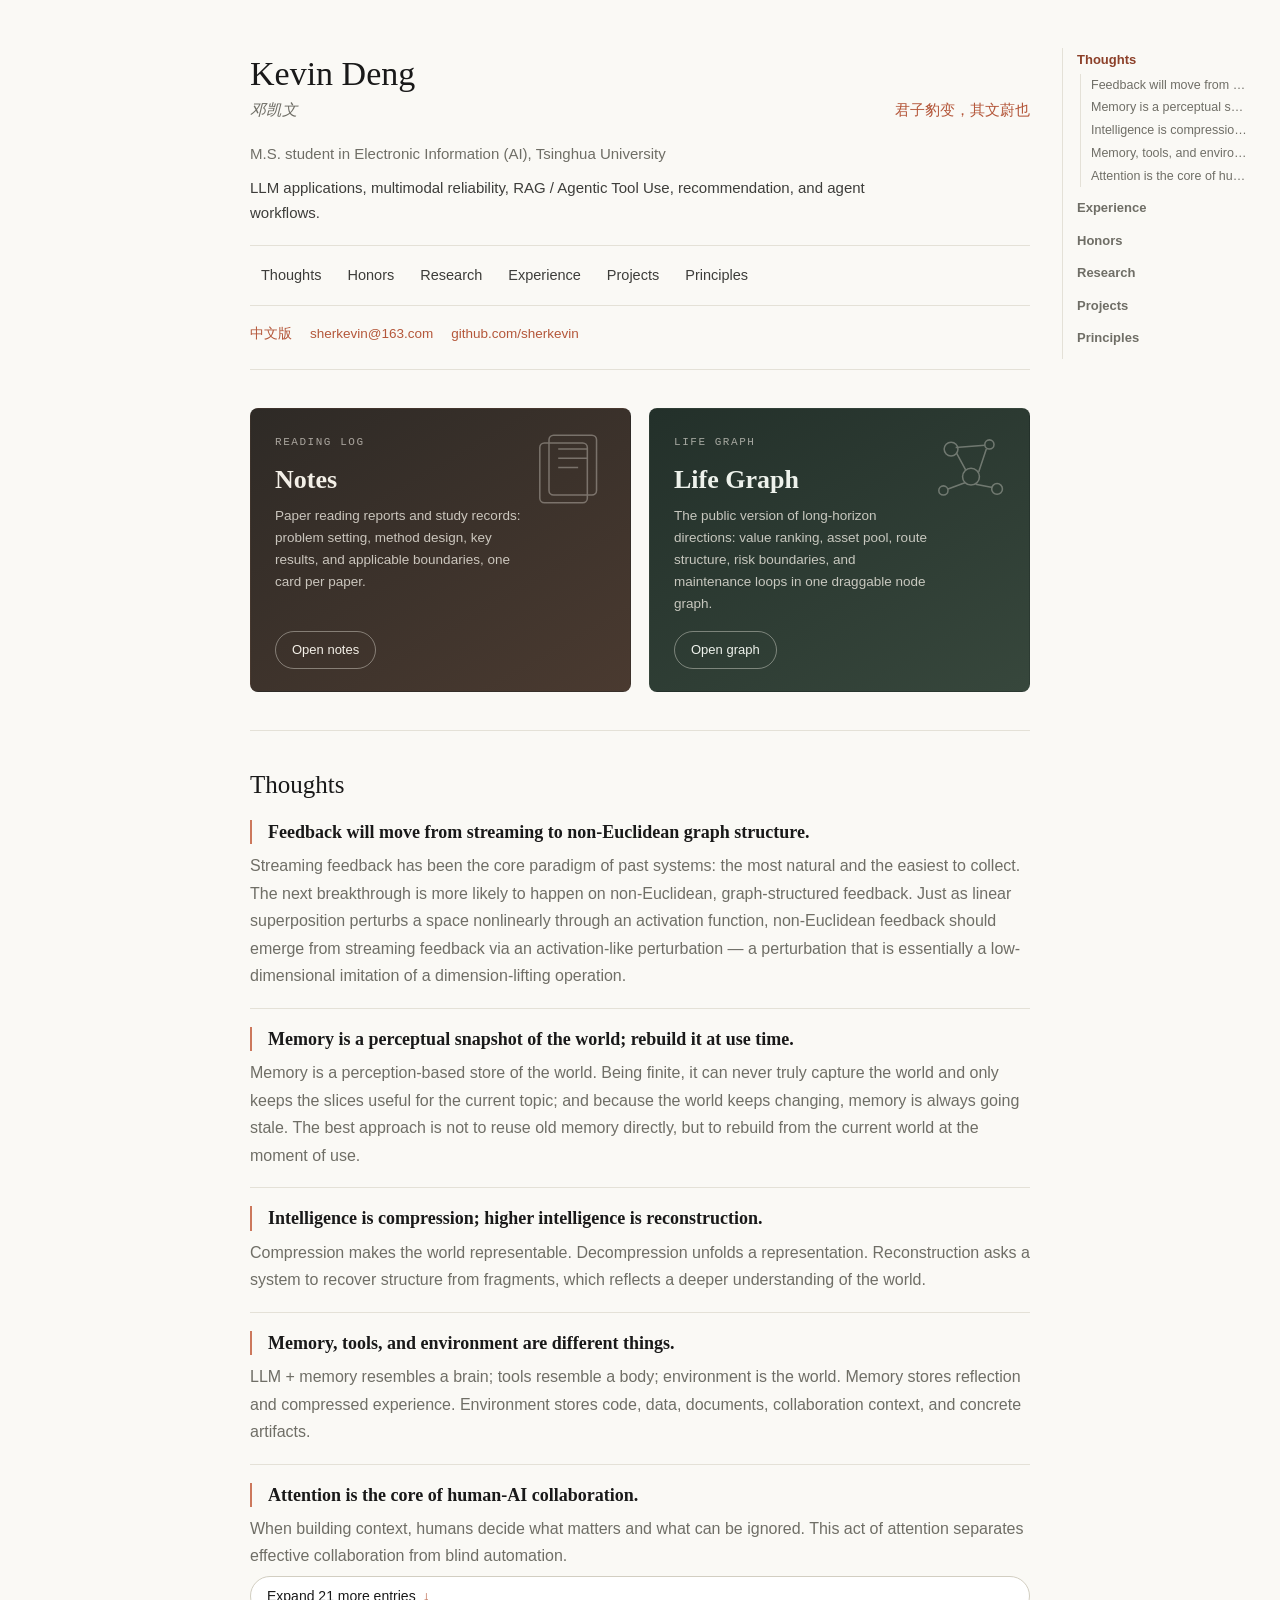
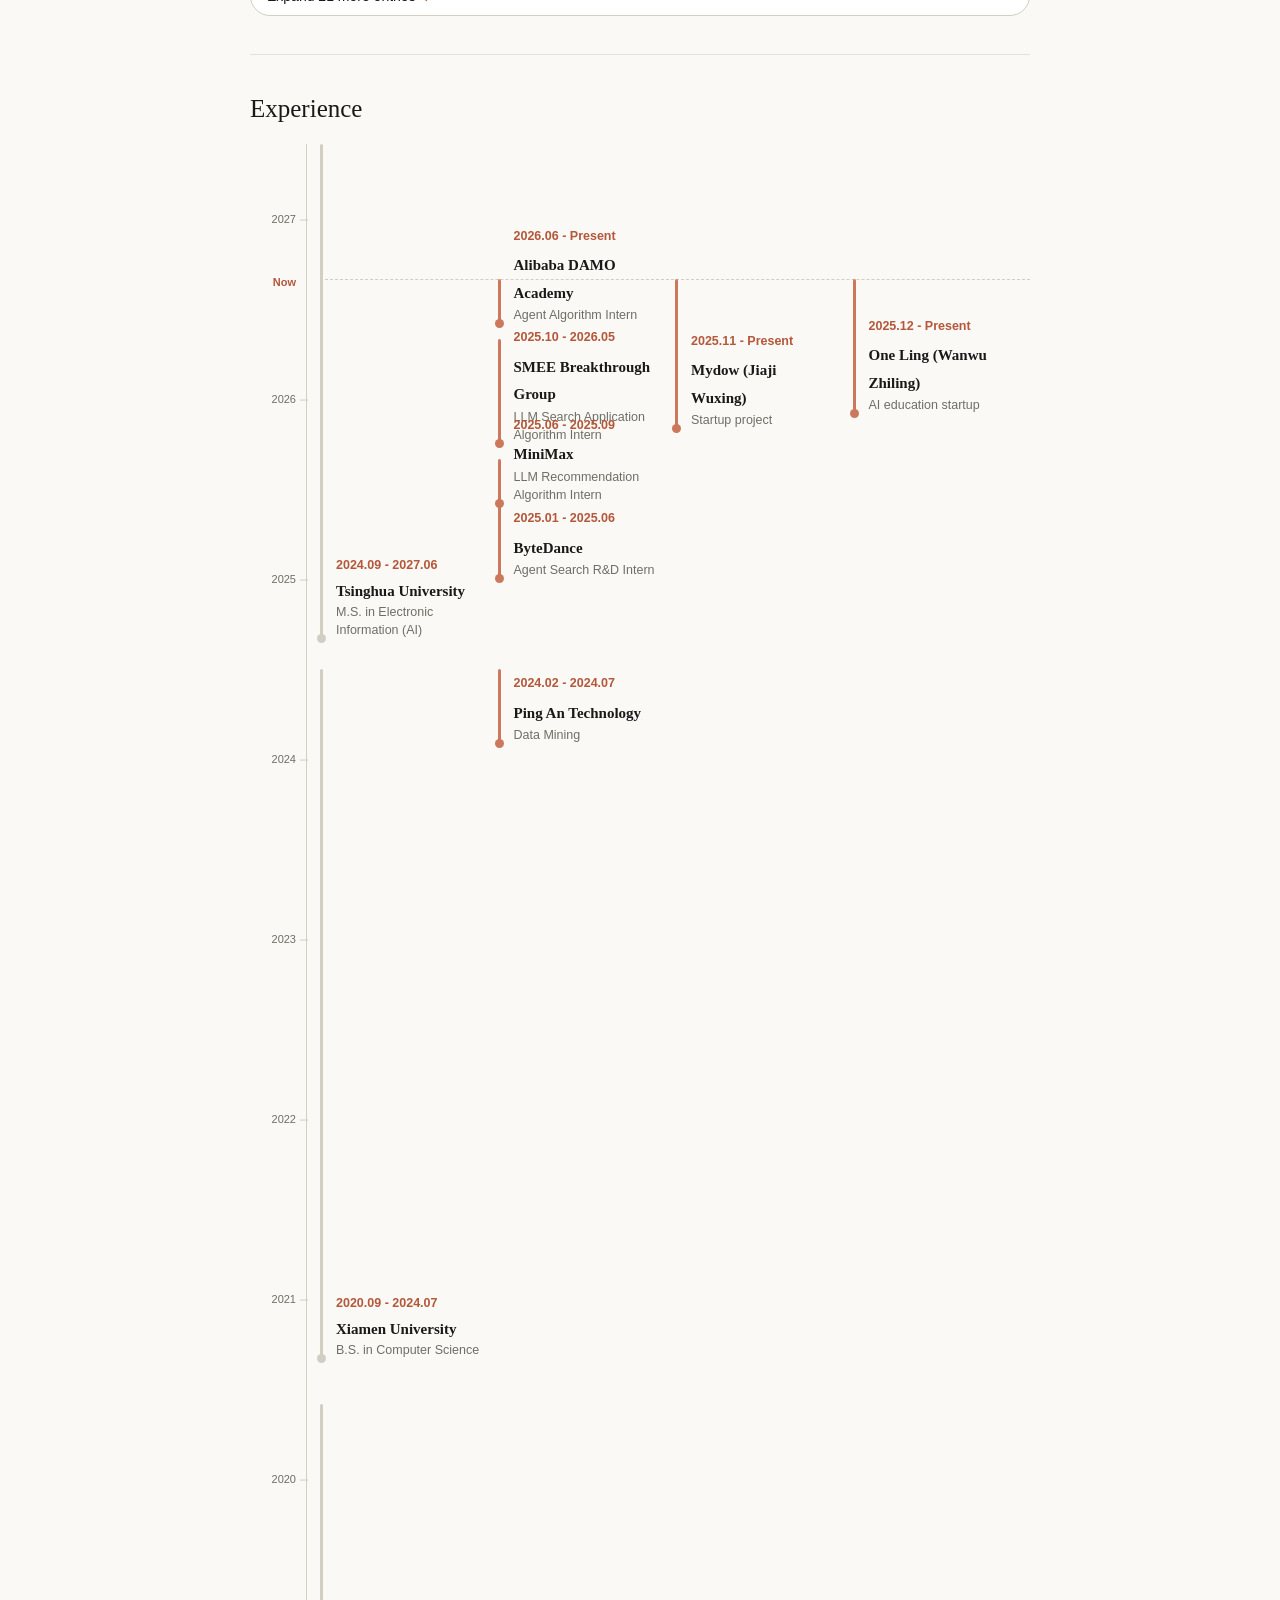
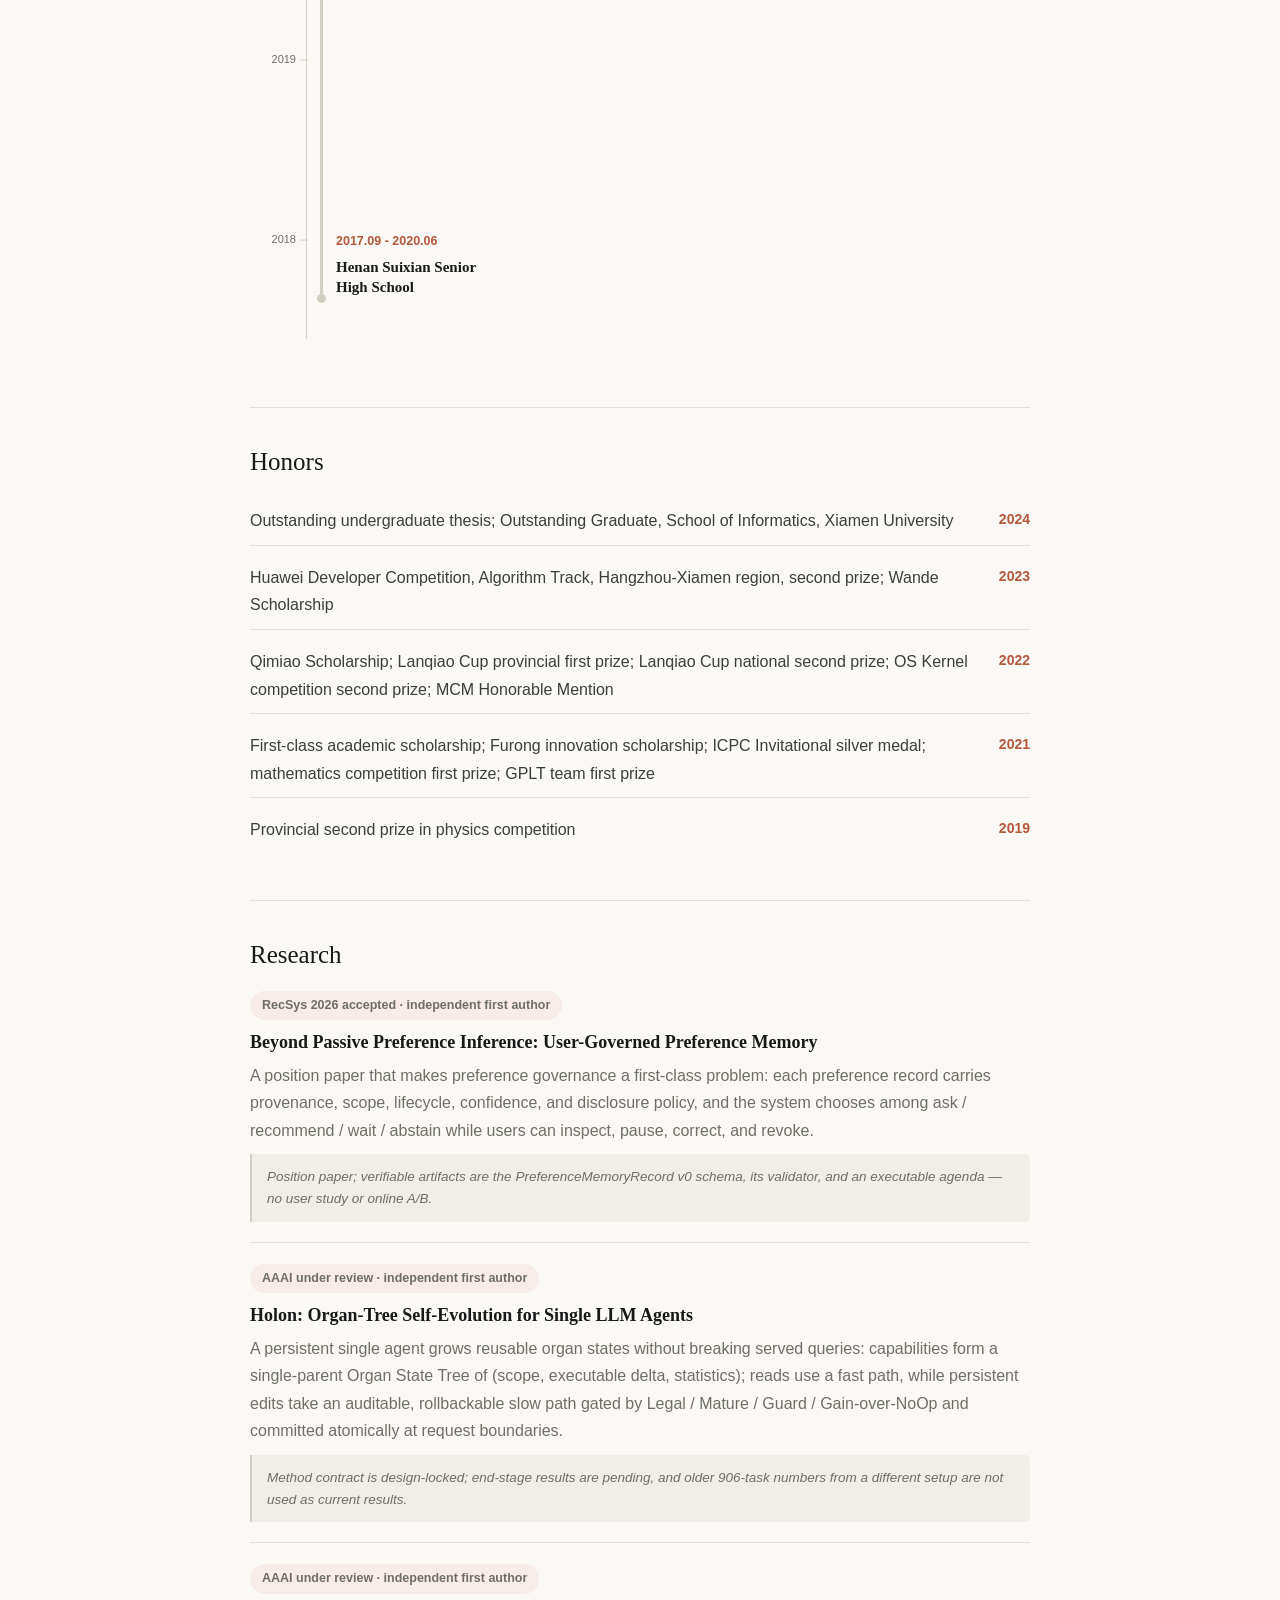
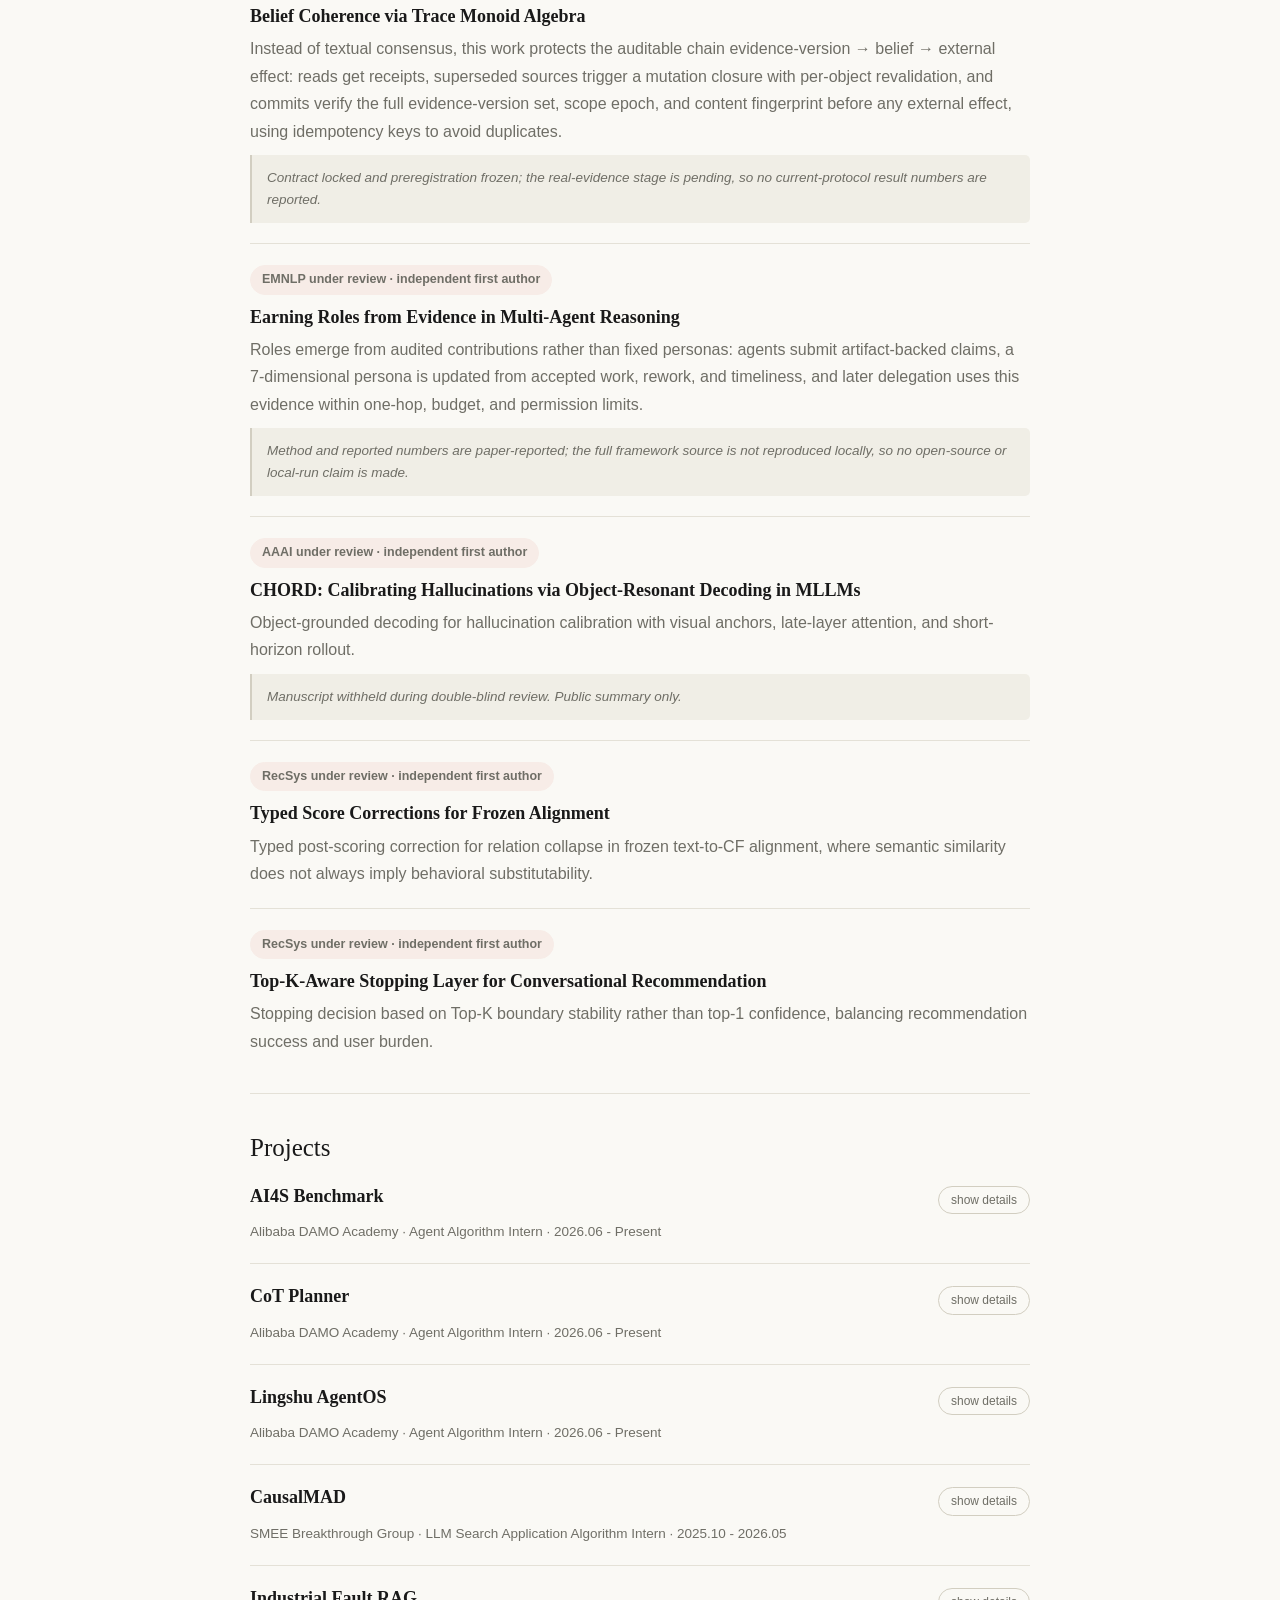
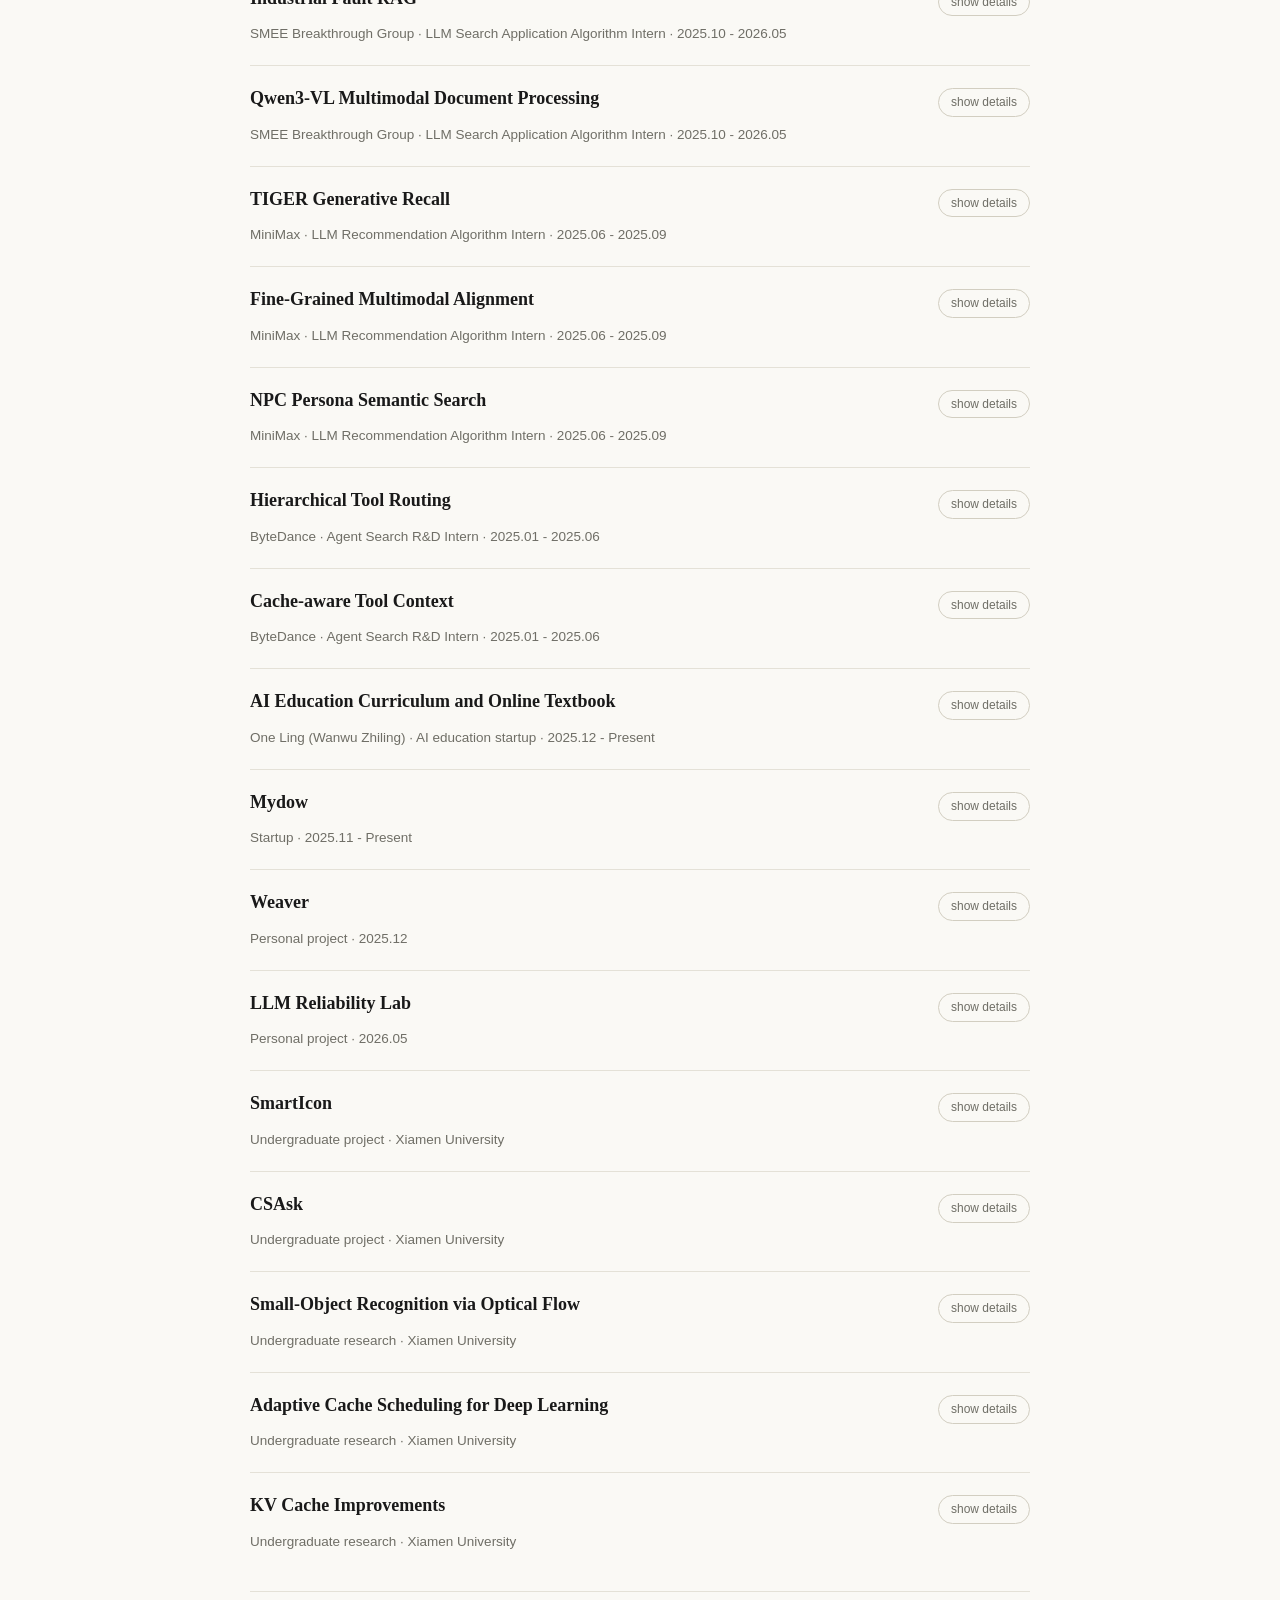
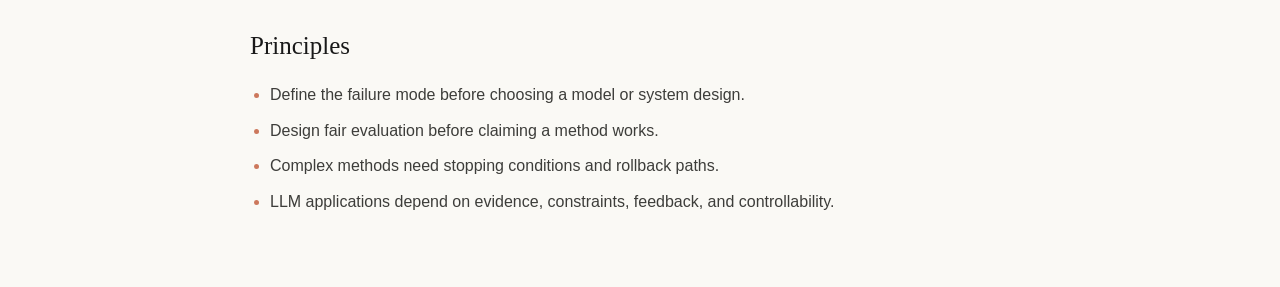
==== commit 6e658b15: "Rework homepage layout: Gantt experience axis, portal cards, and cover bands - replace the About sec" ====
--- a/en.html
+++ b/en.html
@@ -8,24 +8,23 @@
       content="Kevin Deng's personal homepage: AI, LLM applications, multimodal reliability, RAG, Tool Use, recommendation, and agent systems."
     />
     <title>Kevin Deng | 邓凯文</title>
-    <link rel="stylesheet" href="./styles.css?v=20260916f" />
+    <link rel="stylesheet" href="./styles.css?v=20260916p" />
   </head>
   <body>
     <div class="page-card">
       <aside class="sidebar">
         <div class="avatar">邓</div>
         <h1>Kevin Deng</h1>
-        <p class="cn-name">邓凯文</p>
+        <div class="name-line">
+          <p class="cn-name">邓凯文</p>
+          <span class="motto">君子豹变，其文蔚也</span>
+        </div>
         <p class="role">M.S. student in Electronic Information (AI), Tsinghua University</p>
         <p class="focus">
           LLM applications, multimodal reliability, RAG / Agentic Tool Use, recommendation, and agent workflows.
         </p>
         <nav aria-label="Section navigation">
-          <a href="#about">About Me</a>
           <a href="#thoughts">Thoughts</a>
-          <a href="#notes">Notes</a>
-          <a href="#life-graph">Life Graph</a>
-          <a href="#timeline">Timeline</a>
           <a href="#honors">Honors</a>
           <a href="#research">Research</a>
           <a href="#experience">Experience</a>
@@ -40,38 +39,34 @@
       </aside>
 
       <main class="content">
-        <section id="about" class="section">
-          <h2>About Me</h2>
-          <ul class="plain-list">
-            <li><strong>Reliability:</strong> multimodal models require visual evidence; RAG answers require traceable citations; agent workflows require controllable boundaries.</li>
-            <li><strong>Objects of modeling:</strong> multimodal gains in recommendation, evidence retrieval for domain knowledge, and schema/error recovery for tool invocation.</li>
-            <li><strong>Experience threads:</strong> algorithmic training through competitions, AI study at Xiamen University and Tsinghua, multimodal recommendation at MiniMax, Agent Search at ByteDance, search and RAG at SMEE, agent algorithms at Alibaba DAMO Academy, plus two startup efforts: Mydow (Jiaji Wuxing) and One Ling (Wanwu Zhiling) for AI education.</li>
-          </ul>
-        </section>
-
-        <section id="notes" class="section">
-          <h2>Notes</h2>
-          <p>
-            Paper reading reports and study records are kept on a separate page: each entry records a paper or
-            technical report's problem setting, method design, key results, and applicable boundaries, covering
-            agents, training and alignment, multimodal models, safety evaluation, recommendation, and engineering practice.
-          </p>
-          <p>
-            <a class="text-button" href="./notes.html">Open Notes</a>
-          </p>
-        </section>
-
-        <section id="life-graph" class="section">
-          <h2>Life Graph</h2>
-          <p>
-            A public map of long-term direction: AI systems, interpretability of decisions,
-            transferable technical assets, verifiable outputs, educational expression, and sustainable intensity.
-            Private decision logs and interview details are kept outside the public homepage.
-          </p>
-          <p>
-            <a class="text-button" href="./life-graph.html">Open Life Graph</a>
-          </p>
-        </section>
+        <div class="portals">
+          <a class="portal-card portal-notes" href="./notes.html">
+            <svg class="portal-art" viewBox="0 0 120 120" fill="none" stroke="currentColor" stroke-width="2" aria-hidden="true">
+              <rect x="18" y="26" width="62" height="78" rx="6" />
+              <rect x="30" y="16" width="62" height="78" rx="6" />
+              <path d="M42 34h38M42 46h38M42 58h26" />
+            </svg>
+            <p class="portal-kicker">Reading Log</p>
+            <h3 class="portal-title">Notes</h3>
+            <p class="portal-desc">Paper reading reports and study records: problem setting, method design, key results, and applicable boundaries, one card per paper.</p>
+            <span class="portal-cta">Open notes</span>
+          </a>
+          <a class="portal-card portal-graph" href="./life-graph.html">
+            <svg class="portal-art" viewBox="0 0 120 120" fill="none" stroke="currentColor" stroke-width="2" aria-hidden="true">
+              <circle cx="34" cy="34" r="9" />
+              <circle cx="84" cy="28" r="6" />
+              <circle cx="60" cy="70" r="11" />
+              <circle cx="24" cy="88" r="6" />
+              <circle cx="94" cy="86" r="7" />
+              <path d="M41 39l12 22M40 32l38-3M66 80l22 4M52 78l-22 8M70 64l10-30" />
+            </svg>
+            <p class="portal-kicker">Life Graph</p>
+            <h3 class="portal-title">Life Graph</h3>
+            <p class="portal-desc">The public version of long-horizon directions: value ranking, asset pool, route structure, risk boundaries, and maintenance loops in one draggable node graph.</p>
+            <span class="portal-cta">Open graph</span>
+          </a>
+        </div>
+
 
         <section id="thoughts" class="section">
           <h2>Thoughts</h2>
@@ -297,73 +292,157 @@
           </details>
         </section>
 
-        <section id="timeline" class="section">
-          <h2>Timeline</h2>
+        <section id="experience" class="section">
+          <h2>Experience</h2>
+          <!-- Proportional vertical Gantt, newest first: --m0/--m1 are months
+               since 2017.09, one month is --tl-s px, and the axis runs from
+               --tl-max at the top down to 0, so recent periods sit at the top
+               and equal height always means equal time. Lane 1 carries the
+               school spans, lane 2 the consecutive work track, lanes 3-4 the
+               two startups that run alongside it. -->
           <div class="timeline">
-            <!-- Newest-first rows. Overlapping work and startup entries share a row
-                 as side-by-side lanes at equal height, capped at three. School
-                 entries stay single-lane background rows. -->
-            <div class="timeline-row lanes-3">
-              <div class="timeline-item">
-                <time>2026.06 - Present</time>
-                <h3>Alibaba DAMO Academy</h3>
-                <span class="timeline-role">Agent Algorithm Intern</span>
-              </div>
-              <div class="timeline-item">
-                <time>2025.12 - Present</time>
-                <h3>One Ling (Wanwu Zhiling)</h3>
-                <span class="timeline-role">AI education startup</span>
-              </div>
-              <div class="timeline-item">
-                <time>2025.11 - Present</time>
-                <h3>Mydow (Jiaji Wuxing)</h3>
-                <span class="timeline-role">Startup project</span>
-              </div>
-            </div>
-            <div class="timeline-row">
-              <div class="timeline-item">
-                <time>2025.10 - 2026.05</time>
-                <h3>SMEE Breakthrough Group</h3>
-                <span class="timeline-role">LLM Search Application Algorithm Intern</span>
-              </div>
-            </div>
-            <div class="timeline-row">
-              <div class="timeline-item">
-                <time>2025.06 - 2025.09</time>
-                <h3>MiniMax</h3>
-                <span class="timeline-role">LLM Recommendation Algorithm Intern</span>
-              </div>
-            </div>
-            <div class="timeline-row">
-              <div class="timeline-item">
-                <time>2025.01 - 2025.06</time>
-                <h3>ByteDance</h3>
-                <span class="timeline-role">Agent Search R&amp;D Intern</span>
-              </div>
-            </div>
-            <div class="timeline-row">
-              <div class="timeline-item">
+            <div class="timeline-lanes">
+              <span class="tl-now" style="--m0:108" data-label="Now"></span>
+              <span class="tl-year" style="--m0:4">2018</span>
+              <span class="tl-year" style="--m0:16">2019</span>
+              <span class="tl-year" style="--m0:28">2020</span>
+              <span class="tl-year" style="--m0:40">2021</span>
+              <span class="tl-year" style="--m0:52">2022</span>
+              <span class="tl-year" style="--m0:64">2023</span>
+              <span class="tl-year" style="--m0:76">2024</span>
+              <span class="tl-year" style="--m0:88">2025</span>
+              <span class="tl-year" style="--m0:100">2026</span>
+              <span class="tl-year" style="--m0:112">2027</span>
+              <div class="timeline-item tl-l2" style="--m0:105;--m1:108">
+                <details class="tl-detail">
+                  <summary>
+                    <time>2026.06 - Present</time>
+                    <h3>Alibaba DAMO Academy</h3>
+                  <span class="timeline-role">Agent Algorithm Intern</span>
+                  </summary>
+                  <div class="tl-points">
+                    <ul class="entry-points">
+                    <li>CoT Planner: plan-generation model on the Qwen family, SFT cold start distilled from a strong model and two DPO rounds driven by judge preference pairs</li>
+                    <li>At inference, sample 8 candidate plan chains and let the judge pick one to execute, mirroring the recall-then-rerank two-stage paradigm</li>
+                    <li>AI4S Benchmark: task sets and checkpoint process verifiers for long-horizon drug and material tasks, with domain databases as ground truth</li>
+                    <li>Checkpoint-level signals support process metrics such as autonomy@0, separating a correct result from a correct process chain</li>
+                    <li>Agent OS: NobelClaw scheduling governance, owning subgraph recursive expansion and failure rollback modules</li>
+                    </ul>
+                  </div>
+                </details>
+              </div>
+              <div class="timeline-item tl-l4" style="--m0:99;--m1:108">
+                <details class="tl-detail">
+                  <summary>
+                    <time>2025.12 - Present</time>
+                    <h3>One Ling (Wanwu Zhiling)</h3>
+                  <span class="timeline-role">AI education startup</span>
+                  </summary>
+                  <div class="tl-points">
+                    <ul class="entry-points">
+                    <li>Course material for high-school IT classes, school-based AI electives, and science-innovation clubs: Python fundamentals, a RAG QA assistant, AI trustworthiness judgment, and multimodal retrieval</li>
+                    <li>AI Evidence Quest: campus document QA course project covering retrieval, citation checking, refusal under low evidence, and AI trustworthiness judgment</li>
+                    <li>AI Image Detective: image embedding and similarity-retrieval course project, where weight controls explain how color, shape, and texture affect ranking</li>
+                    <li>AI literacy: RAG decomposed into question, evidence retrieval, answer generation, and source verification</li>
+                    <li>Assessment design: assignment rubrics covering problem definition, code style, logical completeness, exception handling, presentation, and extension attempts</li>
+                    </ul>
+                  </div>
+                </details>
+              </div>
+              <div class="timeline-item tl-l3" style="--m0:98;--m1:108">
+                <details class="tl-detail">
+                  <summary>
+                    <time>2025.11 - Present</time>
+                    <h3>Mydow (Jiaji Wuxing)</h3>
+                  <span class="timeline-role">Startup project</span>
+                  </summary>
+                  <div class="tl-points">
+                    <ul class="entry-points">
+                    <li>LLM user-profile and icebreaker matching product; shortlisted by Qimiao Chuangtan with angel funding</li>
+                    <li>Separates profile evidence, matching permission, and external disclosure; recommendation and messaging are two gated stages</li>
+                    <li>Icebreakers use only mutually disclosed attributes, with independent Safety/Critic checks and send confirmation</li>
+                    </ul>
+                  </div>
+                </details>
+              </div>
+              <div class="timeline-item tl-l2" style="--m0:97;--m1:104">
+                <details class="tl-detail">
+                  <summary>
+                    <time>2025.10 - 2026.05</time>
+                    <h3>SMEE Breakthrough Group</h3>
+                  <span class="timeline-role">LLM Search Application Algorithm Intern</span>
+                  </summary>
+                  <div class="tl-points">
+                    <ul class="entry-points">
+                    <li>Owned domain LLM + RAG data construction, chunk schema, and retrieval evaluation support</li>
+                    <li>Co-designed the Parser / Retrieval / Diagnosis / SOP / Verification multi-agent diagnosis flow</li>
+                    <li>Covered expert document splitting and standard evidence organization</li>
+                    <li>Defined low-evidence refusal rules and human escalation conditions for high-risk SOPs</li>
+                    <li>Owned citation checking of diagnosis answers and feedback sample accumulation</li>
+                    </ul>
+                  </div>
+                </details>
+              </div>
+              <div class="timeline-item tl-l2" style="--m0:93;--m1:96">
+                <details class="tl-detail">
+                  <summary>
+                    <time>2025.06 - 2025.09</time>
+                    <h3>MiniMax</h3>
+                  <span class="timeline-role">LLM Recommendation Algorithm Intern</span>
+                  </summary>
+                  <div class="tl-points">
+                    <ul class="entry-points">
+                    <li>NPC recommendation for companion products such as Xingye and Talkie; an NPC is both content and a continuing conversation partner</li>
+                    <li>Dynamic retraining for growth prediction; dual recall over VLM image semantics and text similarity</li>
+                    <li>Voice embedding sample construction; TIGER generative recall validation; multimodal recall fusion evaluation</li>
+                    <li>Evaluation around fixed candidate budgets, exposure bias, long-tail coverage, repeat exposure, and negative feedback</li>
+                    </ul>
+                  </div>
+                </details>
+              </div>
+              <div class="timeline-item tl-l2" style="--m0:88;--m1:93">
+                <details class="tl-detail">
+                  <summary>
+                    <time>2025.01 - 2025.06</time>
+                    <h3>ByteDance</h3>
+                  <span class="timeline-role">Agent Search R&amp;D Intern</span>
+                  </summary>
+                  <div class="tl-points">
+                    <ul class="entry-points">
+                    <li>Built the MCP Factory pipeline, turning internal APIs into standardized Tool Calls</li>
+                    <li>Accumulated taxonomy, parameter schemas, error codes, call examples, and knowledge-base Refine data</li>
+                    <li>Focused on tool discoverability, schema constraints, call failure recovery, permission boundaries, and document structuring</li>
+                    </ul>
+                  </div>
+                </details>
+              </div>
+              <div class="timeline-item tl-l1 tl-school" style="--m0:84;--m1:117">
                 <time>2024.09 - 2027.06</time>
                 <h3>Tsinghua University</h3>
-                <span class="timeline-role">M.S. in Electronic Information (AI)</span>
-              </div>
-            </div>
-            <div class="timeline-row">
-              <div class="timeline-item">
-                <time>2024.02 - 2024.07</time>
-                <h3>Ping An Technology</h3>
-                <span class="timeline-role">Data Mining</span>
-              </div>
-            </div>
-            <div class="timeline-row">
-              <div class="timeline-item">
+                  <span class="timeline-role">M.S. in Electronic Information (AI)</span>
+              </div>
+              <div class="timeline-item tl-l2" style="--m0:77;--m1:82">
+                <details class="tl-detail">
+                  <summary>
+                    <time>2024.02 - 2024.07</time>
+                    <h3>Ping An Technology</h3>
+                  <span class="timeline-role">Data Mining</span>
+                  </summary>
+                  <div class="tl-points">
+                    <ul class="entry-points">
+                    <li>Optimized user-profile models, mining real-time behavior features and fusing them with offline features</li>
+                    <li>Assessed feature relevance with collaborative filtering, LR, and clustering</li>
+                    <li>Embedded filtering rules into repayment-rate prediction models, supporting strategy tuning in gray-release A/B tests</li>
+                    </ul>
+                  </div>
+                </details>
+              </div>
+              <div class="timeline-item tl-l1 tl-school" style="--m0:36;--m1:82">
                 <time>2020.09 - 2024.07</time>
                 <h3>Xiamen University</h3>
-                <span class="timeline-role">B.S. in Computer Science</span>
-              </div>
-            </div>
-            <div class="timeline-row">
-              <div class="timeline-item">
+                  <span class="timeline-role">B.S. in Computer Science</span>
+              </div>
+              <div class="timeline-item tl-l1 tl-school" style="--m0:0;--m1:33">
                 <time>2017.09 - 2020.06</time>
                 <h3>Henan Suixian Senior High School</h3>
               </div>
@@ -426,171 +505,155 @@
           </article>
         </section>
 
-        <section id="experience" class="section">
-          <h2>Experience</h2>
-          <article class="entry">
-            <div class="entry-head">
-              <h3>Alibaba DAMO Academy · Agent Algorithm Intern</h3>
-              <span>2026.06 - Present</span>
-            </div>
-            <ul class="entry-points">
-              <li>CoT Planner: plan-generation model on the Qwen family, cold-started by strong-model distillation SFT and refined by two rounds of judge-preference DPO</li>
-              <li>At inference, sample 8 candidate plan chains and let the judge pick the best, mirroring the recall-then-rerank two-stage paradigm</li>
-              <li>AI4S Benchmark: task sets and checkpoint process verifiers for long-horizon drug/material tasks, with domain databases as ground truth</li>
-              <li>Checkpoint-level signals support process metrics such as autonomy@0, separating "right result" from "right process chain"</li>
-              <li>Agent OS: NobelClaw scheduling governance framework, owning Subgraph recursive expansion and failure rollback modules</li>
-            </ul>
-          </article>
-          <article class="entry">
-            <div class="entry-head">
-              <h3>SMEE Breakthrough Group · LLM Search Application Algorithm Intern</h3>
-              <span>2025.10 - 2026.05</span>
-            </div>
-            <ul class="entry-points">
-              <li>Domain LLM + RAG data construction, chunk schema, and retrieval evaluation</li>
-              <li>Parser / Retrieval / Diagnosis / SOP / Verification multi-agent diagnosis flow design</li>
-              <li>Expert document splitting and standard evidence organization</li>
-              <li>Low-evidence refusal rules and high-risk SOP human escalation conditions</li>
-              <li>Citation checks on diagnosis answers and feedback sample accumulation</li>
-            </ul>
-          </article>
-          <article class="entry">
-            <div class="entry-head">
-              <h3>MiniMax · LLM Recommendation Algorithm Intern</h3>
-              <span>2025.06 - 2025.09</span>
-            </div>
-            <ul class="entry-points">
-              <li>NPC recommendation for companion products such as Xingye and Talkie</li>
-              <li>Dynamic retraining for growth prediction; VLM image + text dual-path recall</li>
-              <li>Voice embedding sample construction; TIGER-style generative retrieval validation</li>
-              <li>Multimodal recall fusion evaluation under fixed candidate budgets, exposure bias, long-tail coverage, repeat exposure, and negative feedback</li>
-            </ul>
-          </article>
-          <article class="entry">
-            <div class="entry-head">
-              <h3>ByteDance · Agent Search R&amp;D Intern</h3>
-              <span>2025.01 - 2025.06</span>
-            </div>
-            <ul class="entry-points">
-              <li>MCP Factory pipeline: converting internal APIs into standardized Tool Calls</li>
-              <li>Accumulated taxonomy, parameter schema, error codes, call examples, and knowledge-base refinement data</li>
-              <li>Tool discoverability, schema constraints, failure recovery, permission boundaries, and document structuring</li>
-            </ul>
-          </article>
-          <article class="entry">
-            <div class="entry-head">
-              <h3>Ping An Technology · Data Mining</h3>
-              <span>2024.02 - 2024.07</span>
-            </div>
-            <ul class="entry-points">
-              <li>User profiling optimization; real-time behavioral feature mining fused with offline features</li>
-              <li>Collaborative filtering / LR / clustering for feature relevance assessment</li>
-              <li>Filtering rules embedded into repayment-rate prediction to support gray-release A/B strategy tuning</li>
-            </ul>
-          </article>
-        </section>
 
         <section id="projects" class="section">
           <h2>Projects</h2>
           <div class="project">
-            <h3>AI4S Benchmark</h3>
-            <p class="project-org">Alibaba DAMO Academy · Agent Algorithm Intern · 2026.06 - Present</p>
-            <ul class="entry-points">
+            <details class="event-detail">
+              <summary class="project-head">
+                <h3>AI4S Benchmark</h3>
+                <p class="project-org">Alibaba DAMO Academy · Agent Algorithm Intern · 2026.06 - Present</p>
+              </summary>
+              <ul class="entry-points">
               <li>Task sets and checkpoint process verifiers for long-horizon drug/material tasks, with domain databases as ground truth</li>
               <li>Reverse question generation: pick known-correct answers from frozen scientific databases, build atomic questions, then compose long tasks</li>
               <li>basic / some / enough three-tier difficulty on the same question; generative vs discriminative two-way split</li>
               <li>Checkpoint-level signals support process metrics such as autonomy@0, separating right result from right process chain</li>
             </ul>
-          </div>
-          <div class="project">
-            <h3>CoT Planner</h3>
-            <p class="project-org">Alibaba DAMO Academy · Agent Algorithm Intern · 2026.06 - Present</p>
-            <ul class="entry-points">
+            </details>
+          </div>
+          <div class="project">
+            <details class="event-detail">
+              <summary class="project-head">
+                <h3>CoT Planner</h3>
+                <p class="project-org">Alibaba DAMO Academy · Agent Algorithm Intern · 2026.06 - Present</p>
+              </summary>
+              <ul class="entry-points">
               <li>Plan-generation model on the Qwen family: strong-model distillation SFT cold start, judge-preference DPO over two rounds</li>
               <li>At inference, sample 8 candidate plan chains and let the judge pick the best, mirroring recall-then-rerank</li>
             </ul>
-          </div>
-          <div class="project">
-            <h3>Lingshu AgentOS</h3>
-            <p class="project-org">Alibaba DAMO Academy · Agent Algorithm Intern · 2026.06 - Present</p>
-            <ul class="entry-points">
+            </details>
+          </div>
+          <div class="project">
+            <details class="event-detail">
+              <summary class="project-head">
+                <h3>Lingshu AgentOS</h3>
+                <p class="project-org">Alibaba DAMO Academy · Agent Algorithm Intern · 2026.06 - Present</p>
+              </summary>
+              <ul class="entry-points">
               <li>Port OS concepts of process, permission, and rollback onto agents</li>
               <li>NobelClaw scheduling governance: Subgraph recursive expansion and failure rollback modules</li>
             </ul>
-          </div>
-          <div class="project">
-            <h3>CausalMAD</h3>
-            <p class="project-org">SMEE Breakthrough Group · LLM Search Application Algorithm Intern · 2025.10 - 2026.05</p>
-            <ul class="entry-points">
+            </details>
+          </div>
+          <div class="project">
+            <details class="event-detail">
+              <summary class="project-head">
+                <h3>CausalMAD</h3>
+                <p class="project-org">SMEE Breakthrough Group · LLM Search Application Algorithm Intern · 2025.10 - 2026.05</p>
+              </summary>
+              <ul class="entry-points">
               <li>Partition specialist agents by the servo system's physical causal DAG; CausalGNN generates attention bias</li>
               <li>Per-agent LoRA with learnable fusion gating for causal diagnosis</li>
             </ul>
-          </div>
-          <div class="project">
-            <h3>Industrial Fault RAG</h3>
-            <p class="project-org">SMEE Breakthrough Group · LLM Search Application Algorithm Intern · 2025.10 - 2026.05</p>
-            <ul class="entry-points">
+            </details>
+          </div>
+          <div class="project">
+            <details class="event-detail">
+              <summary class="project-head">
+                <h3>Industrial Fault RAG</h3>
+                <p class="project-org">SMEE Breakthrough Group · LLM Search Application Algorithm Intern · 2025.10 - 2026.05</p>
+              </summary>
+              <ul class="entry-points">
               <li>Multi-granularity chunking; BM25/dense hybrid recall fused by type-adaptive weighted RRF</li>
               <li>Graph diffusion plus source-aware cross-encoder reranking, iterated by expert drag feedback</li>
               <li>Complexity routing and gap self-check drive multi-round supplementary search; expert-annotated Recall@5, citation support, and root-cause coverage</li>
               <li>Evidence tracing and low-evidence refusal</li>
             </ul>
-          </div>
-          <div class="project">
-            <h3>Qwen3-VL Multimodal Document Processing</h3>
-            <p class="project-org">SMEE Breakthrough Group · LLM Search Application Algorithm Intern · 2025.10 - 2026.05</p>
-            <ul class="entry-points">
+            </details>
+          </div>
+          <div class="project">
+            <details class="event-detail">
+              <summary class="project-head">
+                <h3>Qwen3-VL Multimodal Document Processing</h3>
+                <p class="project-org">SMEE Breakthrough Group · LLM Search Application Algorithm Intern · 2025.10 - 2026.05</p>
+              </summary>
+              <ul class="entry-points">
               <li>Accumulated engineering logs and tree-structured fault graphs; structured document, topology expansion, and causal analysis pipelines</li>
               <li>Qwen3-VL-8B image-text QA plus reranking for multimodal documents</li>
             </ul>
-          </div>
-          <div class="project">
-            <h3>TIGER Generative Recall</h3>
-            <p class="project-org">MiniMax · LLM Recommendation Algorithm Intern · 2025.06 - 2025.09</p>
-            <ul class="entry-points">
+            </details>
+          </div>
+          <div class="project">
+            <details class="event-detail">
+              <summary class="project-head">
+                <h3>TIGER Generative Recall</h3>
+                <p class="project-org">MiniMax · LLM Recommendation Algorithm Intern · 2025.06 - 2025.09</p>
+              </summary>
+              <ul class="entry-points">
               <li>RQ-Kmeans quantizes NPC text and appearance into hierarchical Semantic IDs; ~25M encoder-decoder autoregressive candidate generation</li>
               <li>Width-128 beam search with trie-constrained decoding to guarantee ID validity</li>
               <li>Fixed candidate-budget ablations verify gains over two-tower retrieval and long-tail coverage</li>
             </ul>
-          </div>
-          <div class="project">
-            <h3>Fine-Grained Multimodal Alignment</h3>
-            <p class="project-org">MiniMax · LLM Recommendation Algorithm Intern · 2025.06 - 2025.09</p>
-            <ul class="entry-points">
+            </details>
+          </div>
+          <div class="project">
+            <details class="event-detail">
+              <summary class="project-head">
+                <h3>Fine-Grained Multimodal Alignment</h3>
+                <p class="project-org">MiniMax · LLM Recommendation Algorithm Intern · 2025.06 - 2025.09</p>
+              </summary>
+              <ul class="entry-points">
               <li>LoRA fine-tuning of the GME vision tower (ViT) with phrase-level soft-assignment region alignment</li>
               <li>Attribute-swap negatives and two-stage curriculum hard negatives for attribute binding</li>
               <li>Supported a team gray-release A/B with +2.4pp retention</li>
             </ul>
-          </div>
-          <div class="project">
-            <h3>NPC Persona Semantic Search</h3>
-            <p class="project-org">MiniMax · LLM Recommendation Algorithm Intern · 2025.06 - 2025.09</p>
-            <ul class="entry-points">
+            </details>
+          </div>
+          <div class="project">
+            <details class="event-detail">
+              <summary class="project-head">
+                <h3>NPC Persona Semantic Search</h3>
+                <p class="project-org">MiniMax · LLM Recommendation Algorithm Intern · 2025.06 - 2025.09</p>
+              </summary>
+              <ul class="entry-points">
               <li>Owned the dense semantic recall path; distilled a ~100M two-tower from the cross-encoder reranker teacher via InfoNCE + KL</li>
               <li>In-loop hard-negative re-mining and full-corpus HNSW index</li>
               <li>Replay evaluation on Recall@500 / NDCG@20 with badcase bucketing</li>
             </ul>
-          </div>
-          <div class="project">
-            <h3>Hierarchical Tool Routing</h3>
-            <p class="project-org">ByteDance · Agent Search R&amp;D Intern · 2025.01 - 2025.06</p>
-            <ul class="entry-points">
+            </details>
+          </div>
+          <div class="project">
+            <details class="event-detail">
+              <summary class="project-head">
+                <h3>Hierarchical Tool Routing</h3>
+                <p class="project-org">ByteDance · Agent Search R&amp;D Intern · 2025.01 - 2025.06</p>
+              </summary>
+              <ul class="entry-points">
               <li>Hierarchical index over 5,000+ APIs by capability domain, operation type, and permission level</li>
               <li>Two-stage progressive filtering to top-8 tools; tool calling Recall@5 at 92%</li>
             </ul>
-          </div>
-          <div class="project">
-            <h3>Cache-aware Tool Context</h3>
-            <p class="project-org">ByteDance · Agent Search R&amp;D Intern · 2025.01 - 2025.06</p>
-            <ul class="entry-points">
+            </details>
+          </div>
+          <div class="project">
+            <details class="event-detail">
+              <summary class="project-head">
+                <h3>Cache-aware Tool Context</h3>
+                <p class="project-org">ByteDance · Agent Search R&amp;D Intern · 2025.01 - 2025.06</p>
+              </summary>
+              <ul class="entry-points">
               <li>Deterministic ordering and versioning of recalled top-k schemas into a stable prefix</li>
               <li>vLLM hierarchical worker scheduling with prefix cache reuse across turns</li>
             </ul>
-          </div>
-          <div class="project">
-            <h3>AI Education Curriculum and Online Textbook</h3>
-            <p class="project-org">One Ling (Wanwu Zhiling) · AI education startup · 2025.12 - Present</p>
-            <ul class="entry-points">
+            </details>
+          </div>
+          <div class="project">
+            <details class="event-detail">
+              <summary class="project-head">
+                <h3>AI Education Curriculum and Online Textbook</h3>
+                <p class="project-org">One Ling (Wanwu Zhiling) · AI education startup · 2025.12 - Present</p>
+              </summary>
+              <ul class="entry-points">
               <li>Course material for high-school IT classes, school-based AI electives, and science-innovation clubs: Python fundamentals, a RAG question-answering assistant, AI trustworthiness judgment, and multimodal retrieval</li>
               <li>AI Evidence Quest: campus document QA course project covering retrieval, citation checking, refusal under low evidence, and AI trustworthiness judgment. <a href="https://sherkevin.github.io/ai-evidence-quest/">Demo</a> · <a href="https://github.com/sherkevin/ai-evidence-quest">GitHub</a></li>
               <li>AI Image Detective: image embedding and similarity-retrieval course project, where weight controls explain how color, shape, and texture affect ranking. <a href="https://sherkevin.github.io/ai-image-detective/">Demo</a> · <a href="https://github.com/sherkevin/ai-image-detective">GitHub</a></li>
@@ -598,70 +661,103 @@
               <li>Assessment design: assignment rubrics covering problem definition, code style, logical completeness, exception handling, presentation, and extension attempts</li>
               <li>Material is organized to be readable, runnable, and demonstrable by students; the online textbook keeps adding chapter explanations, lab pages, and teacher resources</li>
             </ul>
-          </div>
-          <div class="project">
-            <h3>Mydow</h3>
-            <p class="project-org">Startup · 2025.11 - Present</p>
-            <ul class="entry-points">
+            </details>
+          </div>
+          <div class="project">
+            <details class="event-detail">
+              <summary class="project-head">
+                <h3>Mydow</h3>
+                <p class="project-org">Startup · 2025.11 - Present</p>
+              </summary>
+              <ul class="entry-points">
               <li>LLM user-profile and icebreaker matching product; shortlisted by Qimiao Chuangtan with angel funding</li>
               <li>Separates profile evidence, matching permission, and external disclosure; recommendation and messaging are two gated stages</li>
               <li>Icebreakers use only mutually disclosed attributes, with independent Safety/Critic checks and send confirmation</li>
             </ul>
-          </div>
-          <div class="project">
-            <h3>Weaver</h3>
-            <p class="project-org">Personal project · 2025.12</p>
-            <ul class="entry-points">
+            </details>
+          </div>
+          <div class="project">
+            <details class="event-detail">
+              <summary class="project-head">
+                <h3>Weaver</h3>
+                <p class="project-org">Personal project · 2025.12</p>
+              </summary>
+              <ul class="entry-points">
               <li>YAML-declared multi-agent orchestration: definition, run attempt, artifact, and effect receipt modeled separately</li>
               <li>Recovery trichotomy: reliable receipt means done; retry only on proven non-execution; unprovable outcomes enter IN_DOUBT with no blind resend</li>
               <li>Currently a Historical-only prototype (Python + LangGraph)</li>
             </ul>
-          </div>
-          <div class="project">
-            <h3>LLM Reliability Lab</h3>
-            <p class="project-org">Personal project · 2026.05</p>
-            <ul class="entry-points">
+            </details>
+          </div>
+          <div class="project">
+            <details class="event-detail">
+              <summary class="project-head">
+                <h3>LLM Reliability Lab</h3>
+                <p class="project-org">Personal project · 2026.05</p>
+              </summary>
+              <ul class="entry-points">
               <li>Decomposes industrial RAG, MCP-style Tool Use, and agent trajectories into diagnosable metrics and badcases around evidence, actions, and risk</li>
               <li>Runnable scripts, sample data, QLoRA evaluation gates, badcase taxonomy, and reliability playbook</li>
               <li><a href="https://github.com/sherkevin/llm-reliability-lab">GitHub</a></li>
             </ul>
-          </div>
-          <div class="project">
-            <h3>SmartIcon</h3>
-            <p class="project-org">Undergraduate project · Xiamen University</p>
-            <ul class="entry-points">
+            </details>
+          </div>
+          <div class="project">
+            <details class="event-detail">
+              <summary class="project-head">
+                <h3>SmartIcon</h3>
+                <p class="project-org">Undergraduate project · Xiamen University</p>
+              </summary>
+              <ul class="entry-points">
               <li>Paper-icon generation: paper data crawling, ComfyUI workflows, style transfer, and prompt tuning</li>
               <li>OpenCLIP multimodal retrieval for journal-style icon generation</li>
             </ul>
-          </div>
-          <div class="project">
-            <h3>CSAsk</h3>
-            <p class="project-org">Undergraduate project · Xiamen University</p>
-            <ul class="entry-points">
+            </details>
+          </div>
+          <div class="project">
+            <details class="event-detail">
+              <summary class="project-head">
+                <h3>CSAsk</h3>
+                <p class="project-org">Undergraduate project · Xiamen University</p>
+              </summary>
+              <ul class="entry-points">
               <li>Computer-science terminology knowledge graph with a LLaMA backbone and RAG augmentation</li>
               <li>Terminology explanation, translation, and domain QA for CS papers</li>
             </ul>
-          </div>
-          <div class="project">
-            <h3>Small-Object Recognition via Optical Flow</h3>
-            <p class="project-org">Undergraduate research · Xiamen University</p>
-            <ul class="entry-points">
+            </details>
+          </div>
+          <div class="project">
+            <details class="event-detail">
+              <summary class="project-head">
+                <h3>Small-Object Recognition via Optical Flow</h3>
+                <p class="project-org">Undergraduate research · Xiamen University</p>
+              </summary>
+              <ul class="entry-points">
               <li>Optical-flow modeling to improve visual representation of small objects</li>
             </ul>
-          </div>
-          <div class="project">
-            <h3>Adaptive Cache Scheduling for Deep Learning</h3>
-            <p class="project-org">Undergraduate research · Xiamen University</p>
-            <ul class="entry-points">
+            </details>
+          </div>
+          <div class="project">
+            <details class="event-detail">
+              <summary class="project-head">
+                <h3>Adaptive Cache Scheduling for Deep Learning</h3>
+                <p class="project-org">Undergraduate research · Xiamen University</p>
+              </summary>
+              <ul class="entry-points">
               <li>Cache-value estimation for resource scheduling, balancing representation quality and compute cost</li>
             </ul>
-          </div>
-          <div class="project">
-            <h3>KV Cache Improvements</h3>
-            <p class="project-org">Undergraduate research · Xiamen University</p>
-            <ul class="entry-points">
+            </details>
+          </div>
+          <div class="project">
+            <details class="event-detail">
+              <summary class="project-head">
+                <h3>KV Cache Improvements</h3>
+                <p class="project-org">Undergraduate research · Xiamen University</p>
+              </summary>
+              <ul class="entry-points">
               <li>KV cache structural improvements for inference efficiency</li>
             </ul>
+            </details>
           </div>
         </section>
 
@@ -676,6 +772,6 @@
         </section>
       </main>
     </div>
-    <script src="./script.js?v=20260916d"></script>
+    <script src="./script.js?v=20260916g"></script>
   </body>
 </html>
--- a/styles.css
+++ b/styles.css
@@ -138,6 +138,28 @@
   font-style: italic;
 }
 
+/* Name row carries the motto at its lower right corner. */
+/* the motto sits at the far right of the line under the name */
+.name-line {
+  display: flex;
+  align-items: baseline;
+  justify-content: space-between;
+  gap: 14px;
+  margin-bottom: 14px;
+}
+
+.name-line .cn-name {
+  margin-bottom: 0;
+}
+
+.motto {
+  padding-bottom: 3px;
+  color: var(--accent);
+  font-family: "Kaiti SC", "STKaiti", KaiTi, "楷体", "Songti SC", serif;
+  font-size: 15px;
+  white-space: nowrap;
+}
+
 .role,
 .focus {
   color: var(--muted);
@@ -199,6 +221,193 @@
 .content {
   padding-top: 0;
 }
+/* Portal cards: the two companion pages (notes, life graph) are not part of
+   the personal profile flow, so they get their own pair of tinted cards at
+   the top instead of regular sections. */
+.portals {
+  display: grid;
+  grid-template-columns: repeat(2, minmax(0, 1fr));
+  gap: 18px;
+  padding-bottom: 38px;
+  margin-bottom: 38px;
+  border-bottom: 1px solid var(--line);
+}
+
+.portal-card {
+  position: relative;
+  display: flex;
+  flex-direction: column;
+  align-items: flex-start;
+  min-height: 208px;
+  padding: 24px 24px 22px;
+  border: 1px solid transparent;
+  border-radius: var(--radius);
+  color: var(--ink);
+  overflow: hidden;
+  transition: transform 0.18s ease, box-shadow 0.18s ease;
+}
+
+.portal-card:hover {
+  transform: translateY(-2px);
+  box-shadow: 0 10px 28px rgba(25, 25, 25, 0.1);
+  text-decoration: none;
+}
+
+.portal-notes {
+  background: linear-gradient(150deg, #2e2a26 0%, #4a3a30 100%);
+  color: #f3efe7;
+}
+
+.portal-graph {
+  background: linear-gradient(150deg, #23302a 0%, #37473c 100%);
+  color: #eef2ec;
+}
+
+.portal-art {
+  position: absolute;
+  top: 14px;
+  right: 12px;
+  width: 92px;
+  height: 92px;
+  opacity: 0.34;
+  color: #f3efe7;
+}
+
+.portal-kicker {
+  margin-bottom: 10px;
+  color: rgba(243, 239, 231, 0.62);
+  font-family: var(--font-mono);
+  font-size: 11px;
+  letter-spacing: 0.14em;
+  text-transform: uppercase;
+}
+
+.portal-title {
+  margin-bottom: 8px;
+  color: inherit;
+  font-size: 26px;
+}
+
+.portal-desc {
+  max-width: 34ch;
+  margin-bottom: 16px;
+  color: rgba(243, 239, 231, 0.78);
+  font-size: 13.5px;
+  line-height: 1.62;
+}
+
+.portal-cta {
+  margin-top: auto;
+  padding: 7px 16px;
+  border: 1px solid rgba(243, 239, 231, 0.4);
+  border-radius: 100px;
+  color: inherit;
+  font-size: 13px;
+  font-weight: 500;
+}
+
+.portal-card:hover .portal-cta {
+  border-color: rgba(243, 239, 231, 0.85);
+  background: rgba(243, 239, 231, 0.12);
+}
+
+@media (max-width: 700px) {
+  .portals {
+    grid-template-columns: minmax(0, 1fr);
+  }
+}
+
+/* Cover band for the companion pages: a tinted masthead with live stats,
+   visually distinct from the plain sections below it. */
+.page-cover {
+  position: relative;
+  padding: 30px 30px 26px;
+  margin-bottom: 34px;
+  border-radius: var(--radius);
+  overflow: hidden;
+}
+
+.cover-notes {
+  background: linear-gradient(150deg, #2e2a26 0%, #4a3a30 100%);
+  color: #f3efe7;
+}
+
+.cover-graph {
+  background: linear-gradient(150deg, #23302a 0%, #37473c 100%);
+  color: #eef2ec;
+}
+
+.page-cover::after {
+  position: absolute;
+  top: -60px;
+  right: -40px;
+  width: 260px;
+  height: 260px;
+  border: 1px solid rgba(243, 239, 231, 0.16);
+  border-radius: 50%;
+  content: "";
+}
+
+.page-cover::before {
+  position: absolute;
+  top: -20px;
+  right: 10px;
+  width: 170px;
+  height: 170px;
+  border: 1px solid rgba(243, 239, 231, 0.12);
+  border-radius: 50%;
+  content: "";
+}
+
+.cover-kicker {
+  margin-bottom: 8px;
+  color: rgba(243, 239, 231, 0.62);
+  font-family: var(--font-mono);
+  font-size: 11px;
+  letter-spacing: 0.14em;
+  text-transform: uppercase;
+}
+
+.cover-title {
+  margin-bottom: 10px;
+  color: inherit;
+  font-size: 30px;
+}
+
+.cover-desc {
+  max-width: 56ch;
+  margin-bottom: 20px;
+  color: rgba(243, 239, 231, 0.78);
+  font-size: 14px;
+  line-height: 1.66;
+}
+
+.cover-stats {
+  position: relative;
+  display: flex;
+  flex-wrap: wrap;
+  gap: 12px 34px;
+}
+
+.cover-num {
+  display: block;
+  color: inherit;
+  font-family: var(--font-serif);
+  font-size: 26px;
+  line-height: 1.2;
+}
+
+.cover-label {
+  color: rgba(243, 239, 231, 0.62);
+  font-size: 12px;
+}
+
+@media (max-width: 700px) {
+  .page-cover {
+    padding: 24px 20px 22px;
+  }
+}
+
 
 /* Fixed right-rail table of contents; hidden when the viewport cannot give it
    its own gutter beside the centered column. */
@@ -397,6 +606,9 @@
 /* Collapsed remainder of the Thoughts list: first five entries stay visible,
    the rest open behind a pill toggle. */
 .thoughts-more {
+  display: flex;
+  flex-direction: column;
+  align-items: flex-start;
   margin-top: 6px;
 }
 
@@ -447,88 +659,227 @@
   display: none;
 }
 
-.thoughts-more .principles {
+/* once open, the collapse control moves to the very end of the list */
+.thoughts-more[open] summary {
+  order: 2;
   margin-top: 18px;
 }
 
-/* Timeline: one row per period. Entries running in parallel share a row and
-   occupy separate left-aligned lanes, so concurrency reads across, not down. */
+.thoughts-more[open] .principles {
+  order: 1;
+  margin-top: 0;
+}
+
+.thoughts-more[open] .principles article:first-child {
+  padding-top: 18px;
+  border-top: 1px solid var(--line);
+}
+
+/* Timeline as a proportional vertical Gantt, newest first: --m0/--m1 are
+   months since 2017.09, one month is --tl-s px, and the axis runs from
+   --tl-max at the top down to 0, so recent periods sit at the top and equal
+   height always means equal time. Each entry draws a duration bar with its
+   label anchored at the start month; entries that overlap in time occupy
+   lanes 1-4 side by side. Year ticks and a dashed "now" line make the scale
+   readable. */
 .timeline {
+  --tl-s: 15px;
+  --tl-max: 117;
   position: relative;
-  display: grid;
-  gap: 26px;
-  padding-left: 26px;
+  height: calc(var(--tl-max) * var(--tl-s) + 70px);
+  margin-left: 70px;
 }
 
 .timeline::before {
   position: absolute;
-  top: 8px;
-  bottom: 8px;
-  left: 5px;
+  top: 0;
+  bottom: 30px;
+  left: -14px;
   width: 1px;
   content: "";
   background: var(--line-strong);
 }
 
-.timeline-row {
-  position: relative;
-  display: grid;
-  grid-template-columns: minmax(0, 1fr);
-  align-items: start;
-}
-
-/* lanes-2 / lanes-3 mark periods that ran concurrently: each lane starts at the
-   same height, new lanes are appended to the right. */
-.timeline-row.lanes-2 {
-  grid-template-columns: repeat(2, minmax(0, 1fr));
-}
-
-.timeline-row.lanes-3 {
-  grid-template-columns: repeat(3, minmax(0, 1fr));
-}
-
-.timeline-row::before {
+.tl-year {
   position: absolute;
-  top: 5px;
-  left: -26px;
-  width: 11px;
-  height: 11px;
-  border: 2px solid var(--accent-bright);
+  top: calc((var(--tl-max) - var(--m0)) * var(--tl-s));
+  left: -70px;
+  width: 46px;
+  color: var(--muted);
+  font-size: 11px;
+  text-align: right;
+  transform: translateY(-50%);
+}
+
+.tl-year::after {
+  position: absolute;
+  top: 50%;
+  right: -12px;
+  width: 8px;
+  height: 1px;
+  content: "";
+  background: var(--line-strong);
+}
+
+.tl-now {
+  position: absolute;
+  top: calc((var(--tl-max) - var(--m0)) * var(--tl-s));
+  left: 0;
+  right: 0;
+  height: 0;
+  border-top: 1px dashed var(--line-strong);
+}
+
+.tl-now::before {
+  position: absolute;
+  top: -0.7em;
+  left: -70px;
+  width: 46px;
+  color: var(--accent);
+  content: attr(data-label);
+  font-size: 11px;
+  font-weight: 600;
+  text-align: right;
+}
+
+.timeline-lanes {
+  position: absolute;
+  inset: 0;
+}
+
+.timeline-item {
+  position: absolute;
+  top: calc((var(--tl-max) - var(--m1)) * var(--tl-s));
+  display: flex;
+  flex-direction: column;
+  justify-content: flex-end;
+  width: 25%;
+  height: calc((var(--m1) - var(--m0)) * var(--tl-s));
+  min-width: 0;
+  padding-left: 16px;
+  padding-right: 18px;
+}
+
+.tl-l1 { left: 0; }
+.tl-l2 { left: 25%; }
+.tl-l3 { left: 50%; }
+.tl-l4 { left: 75%; }
+
+/* duration bar with a dot at the true start month (bar bottom) */
+.timeline-item::before {
+  position: absolute;
+  top: 0;
+  bottom: 0;
+  left: 0;
+  width: 3px;
+  border-radius: 2px;
+  content: "";
+  background: var(--accent-bright);
+}
+
+.timeline-item::after {
+  position: absolute;
+  bottom: -4px;
+  left: -3px;
+  width: 9px;
+  height: 9px;
   border-radius: 50%;
   content: "";
-  background: var(--bg);
-}
-
-.timeline-item {
-  min-width: 0;
-  padding-right: 22px;
-}
-
-.timeline-item + .timeline-item {
-  padding-left: 22px;
-  border-left: 1px solid var(--line);
+  background: var(--accent-bright);
+}
+
+.timeline-item.tl-school::before,
+.timeline-item.tl-school::after {
+  background: var(--line-strong);
+}
+
+/* work points for one company: clicking its name on the gantt floats a card
+   beside the bar; lanes 3-4 open leftwards to stay inside the page */
+.tl-detail summary {
+  cursor: pointer;
+  list-style: none;
+}
+
+.tl-detail summary::-webkit-details-marker {
+  display: none;
+}
+
+.tl-detail summary h3 {
+  display: inline;
+}
+
+.tl-detail summary:hover h3,
+.tl-detail[open] summary h3 {
+  color: var(--accent-deep);
+}
+
+.tl-points {
+  position: absolute;
+  top: -6px;
+  left: calc(100% - 12px);
+  z-index: 6;
+  width: 330px;
+  max-width: 74vw;
+  padding: 14px 16px;
+  border: 1px solid var(--line);
+  border-radius: var(--radius);
+  background: var(--panel);
+  box-shadow: 0 8px 24px rgba(25, 25, 25, 0.08);
+}
+
+.tl-l3 .tl-points,
+.tl-l4 .tl-points {
+  left: auto;
+  right: calc(100% - 12px);
+}
+
+.tl-points .entry-points li {
+  font-size: 13px;
+  line-height: 1.6;
+}
+
+/* project entries collapse their bullets behind the head by default */
+.project-head {
+  cursor: pointer;
+  list-style: none;
+}
+
+.project-head::-webkit-details-marker {
+  display: none;
+}
+
+.project .project-head {
+  margin-bottom: 0;
+}
+
+.project .project-head .project-org {
+  margin-bottom: 0;
+}
+
+.project details[open] .project-head {
+  margin-bottom: 10px;
 }
 
 .timeline time {
   display: block;
-  margin-bottom: 6px;
+  margin-bottom: 4px;
   color: var(--accent);
-  font-size: 13px;
+  font-size: 12.5px;
   font-weight: 600;
   letter-spacing: 0;
 }
 
 .timeline h3 {
   margin-bottom: 2px;
-  font-size: 16.5px;
-  line-height: 1.4;
+  font-size: 15px;
+  line-height: 1.35;
 }
 
 .timeline-role {
   display: block;
   color: var(--muted);
-  font-size: 13.5px;
-  line-height: 1.55;
+  font-size: 12.5px;
+  line-height: 1.45;
 }
 
 .publication,
@@ -1532,7 +1883,6 @@
   }
 
   .entry-head,
-  .timeline-row,
   .honor-grid,
   .value-rank,
   .route-grid,
@@ -1540,18 +1890,64 @@
     display: block;
   }
 
+  .timeline {
+    height: auto;
+    margin-left: 26px;
+  }
+
+  .timeline::before {
+    top: 6px;
+    bottom: 8px;
+    left: -21px;
+  }
+
+  .tl-year,
+  .tl-now {
+    display: none;
+  }
+
+  .tl-points,
+  .tl-l3 .tl-points,
+  .tl-l4 .tl-points {
+    position: static;
+    top: auto;
+    right: auto;
+    left: auto;
+    width: auto;
+    max-width: none;
+    margin-top: 10px;
+    box-shadow: none;
+  }
+
+  .timeline-lanes {
+    position: static;
+  }
+
   .timeline-item {
-    padding: 0 0 14px;
-  }
-
-  .timeline-item + .timeline-item {
-    padding: 14px 0 0;
-    border-left: 0;
-    border-top: 1px solid var(--line);
+    position: relative;
+    top: 0;
+    left: 0;
+    display: block;
+    width: auto;
+    height: auto;
+    padding: 0 0 22px 16px;
   }
 
   .timeline-item:last-child {
     padding-bottom: 0;
+  }
+
+  .timeline-item::before {
+    top: 5px;
+    bottom: auto;
+    left: -25px;
+    width: 9px;
+    height: 9px;
+    border-radius: 50%;
+  }
+
+  .timeline-item::after {
+    display: none;
   }
 
   .value-rank article,
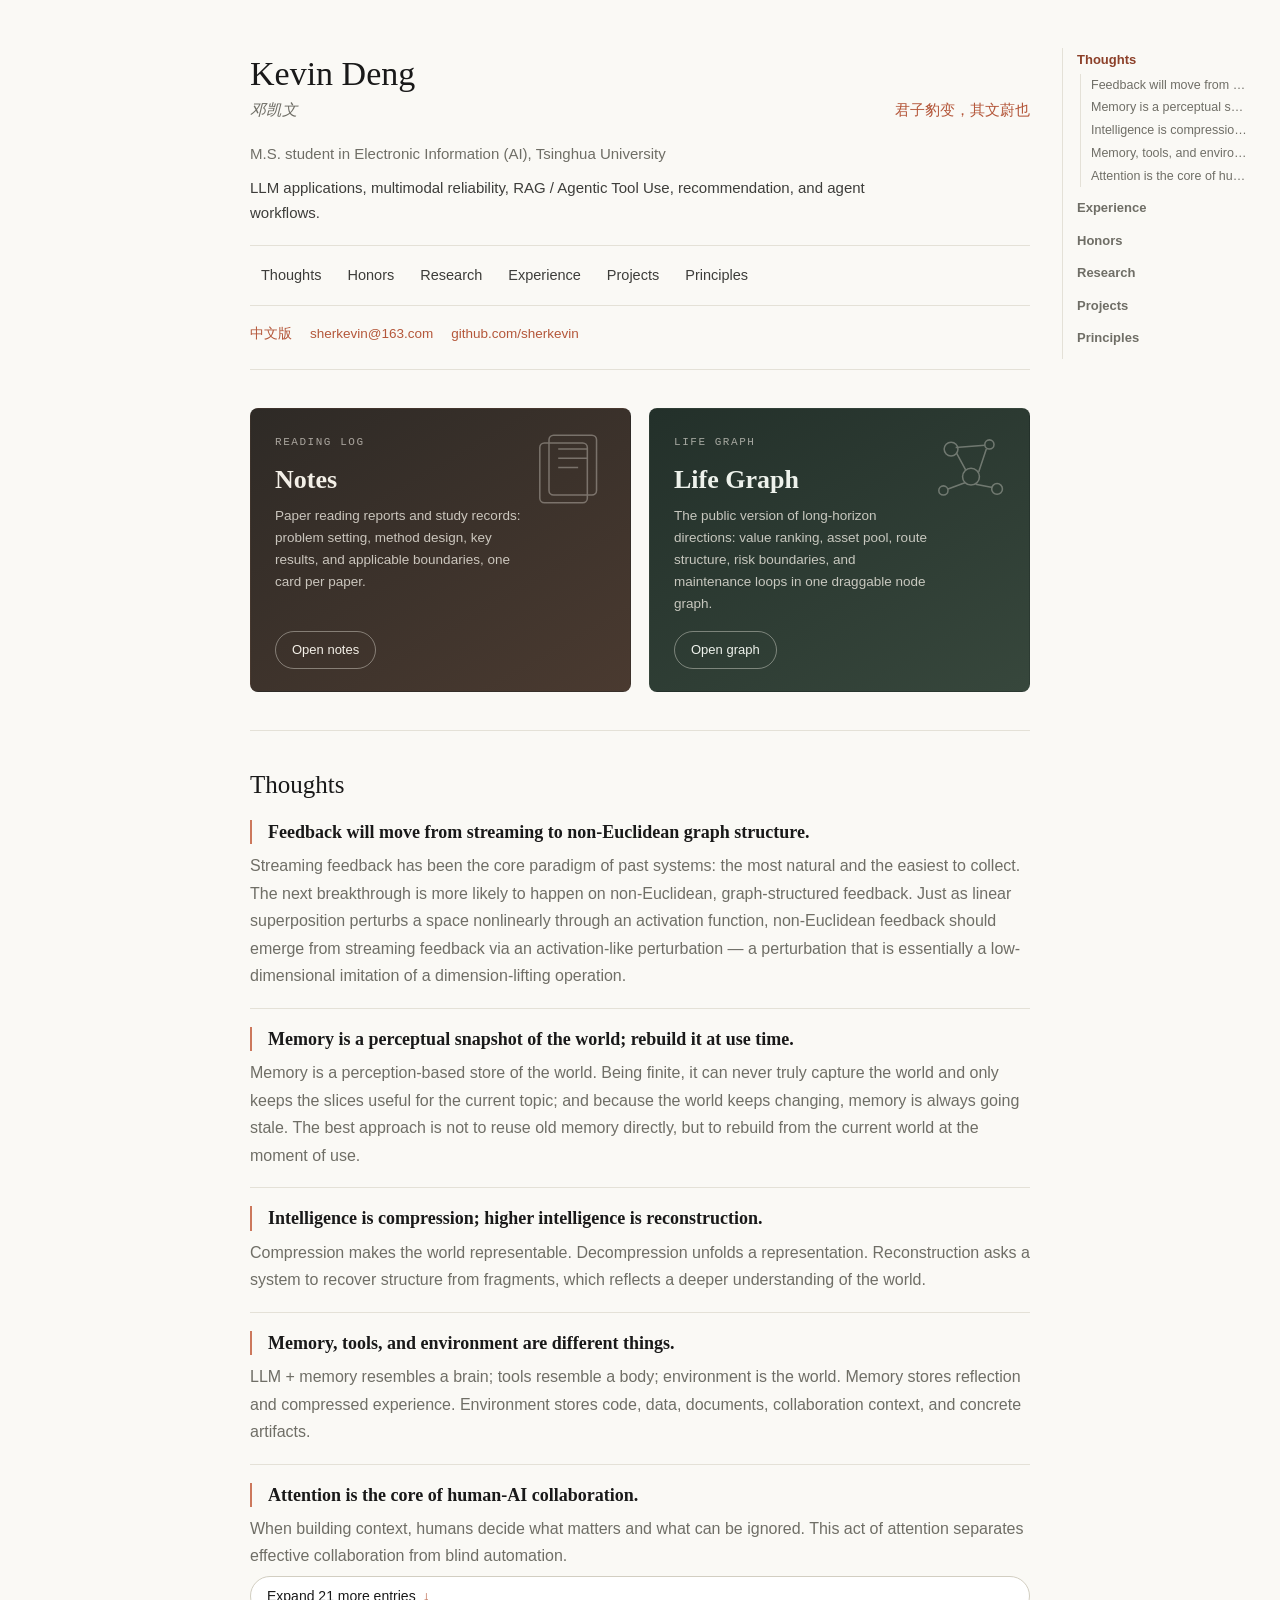
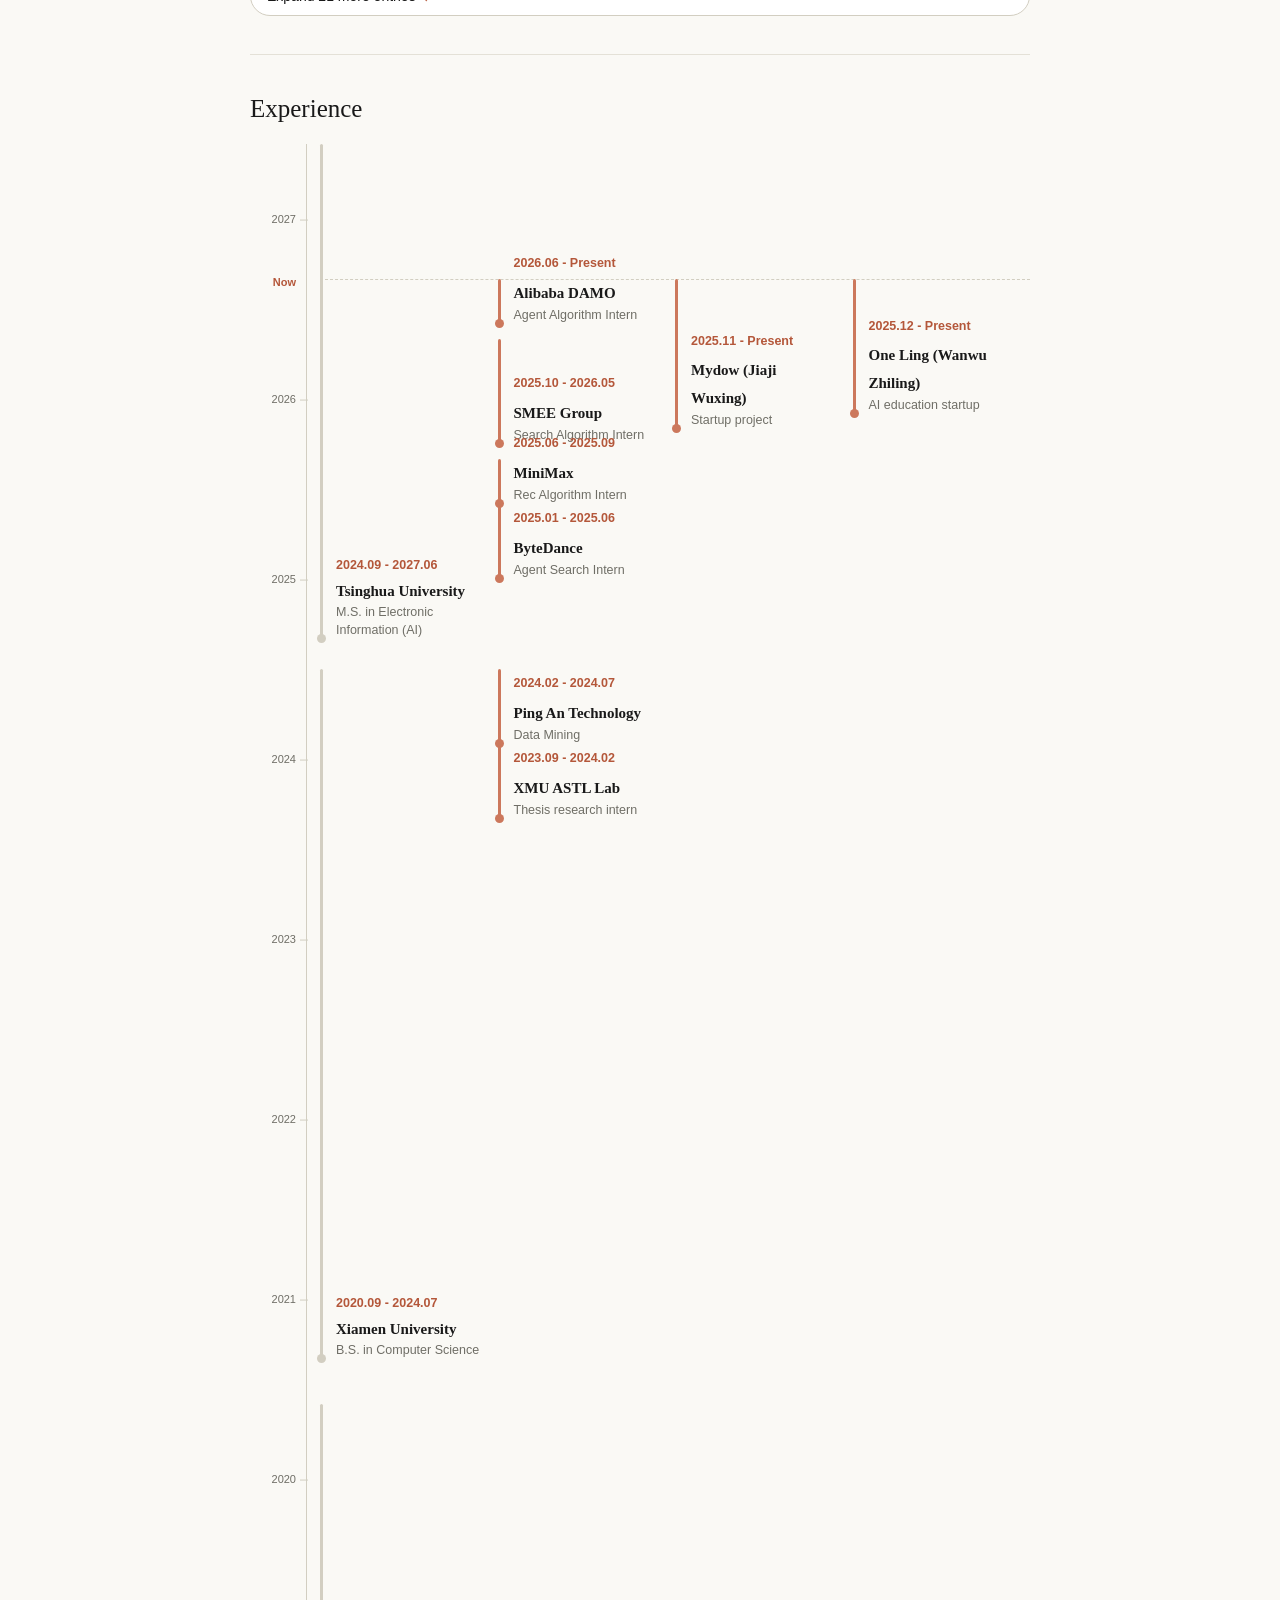
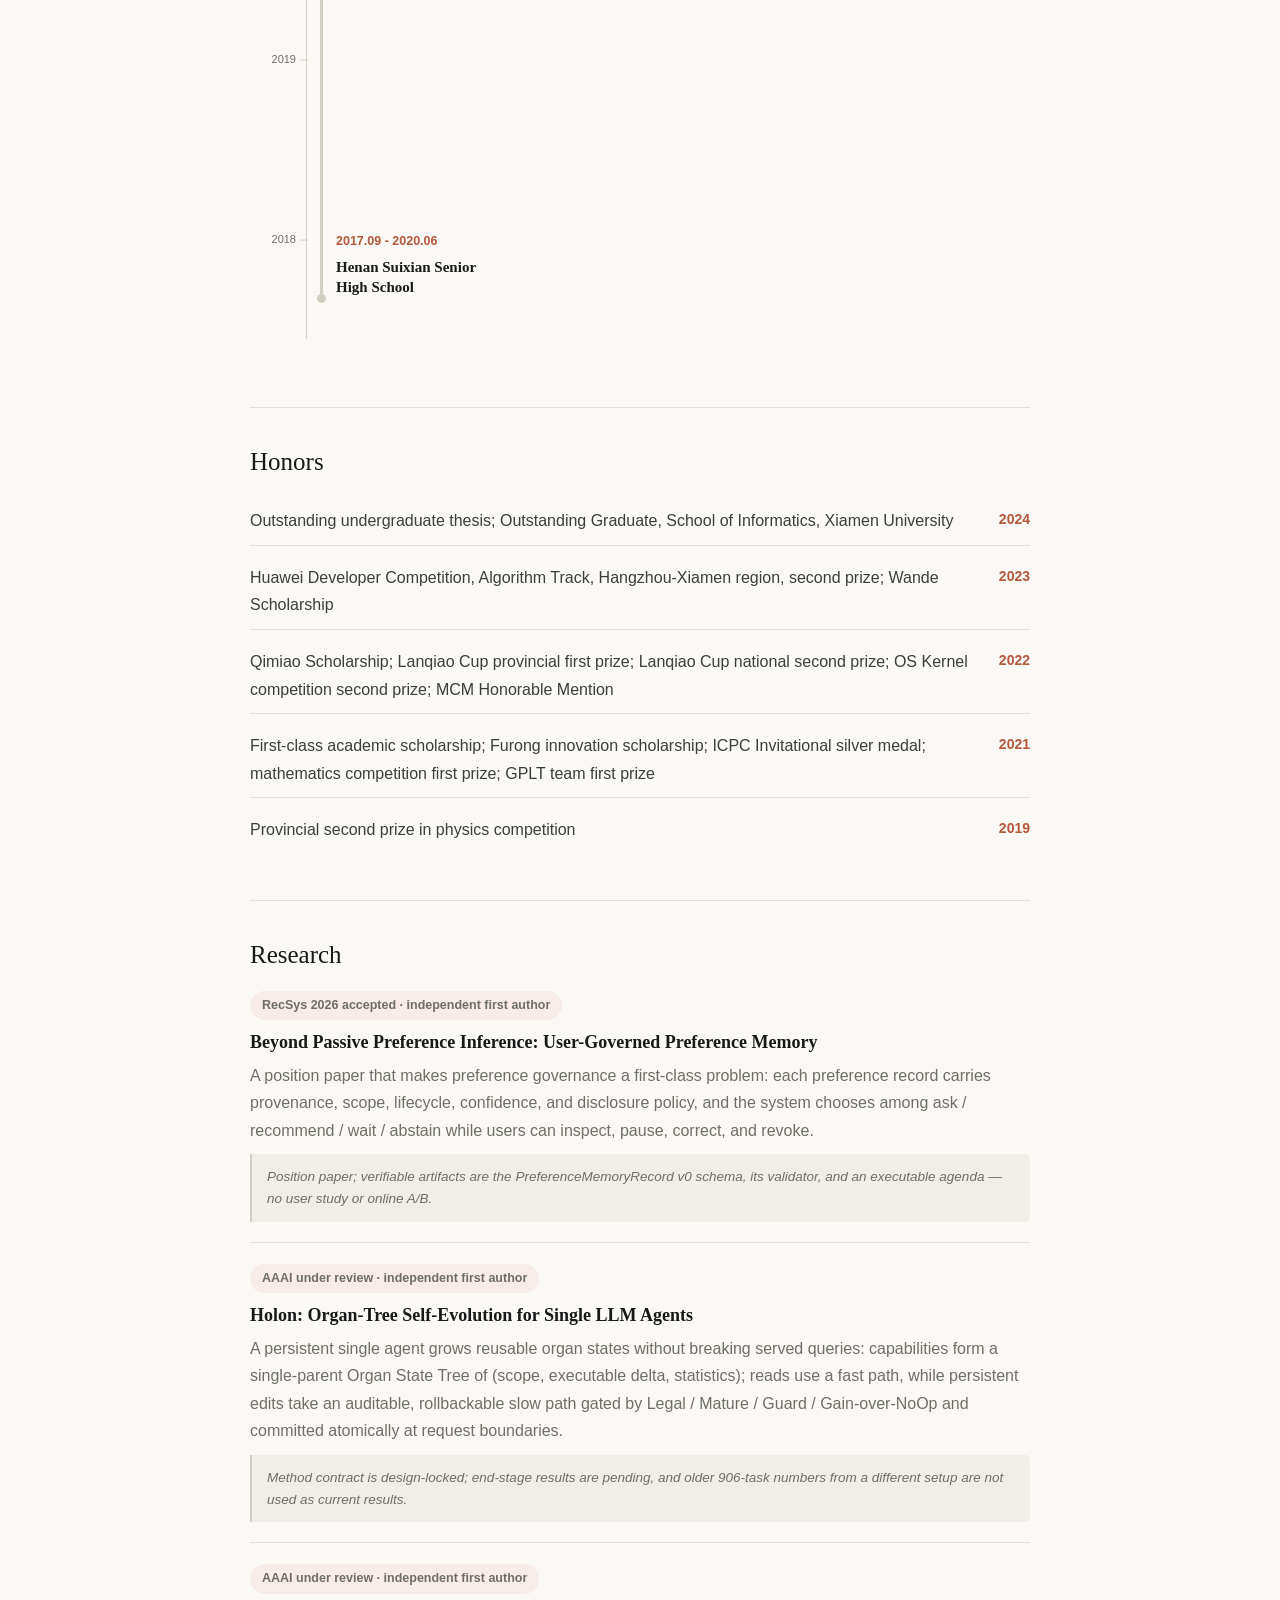
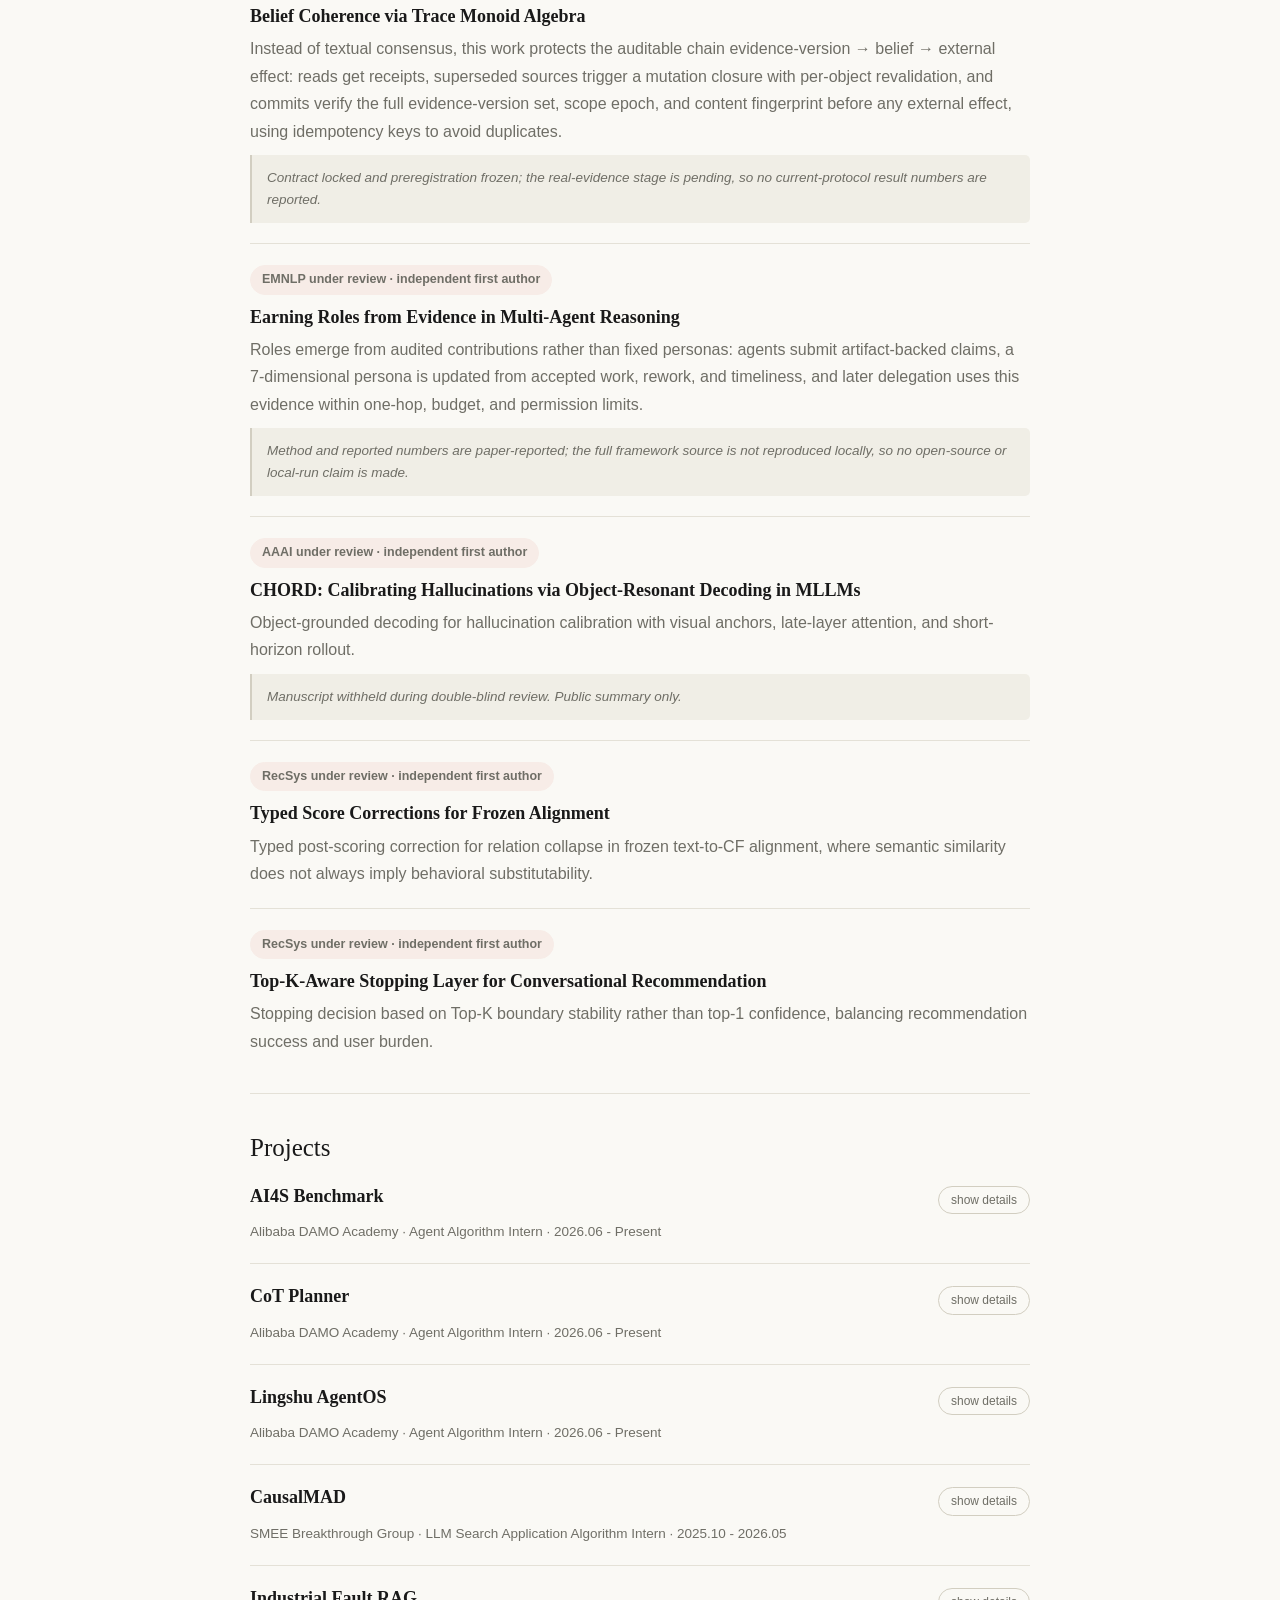
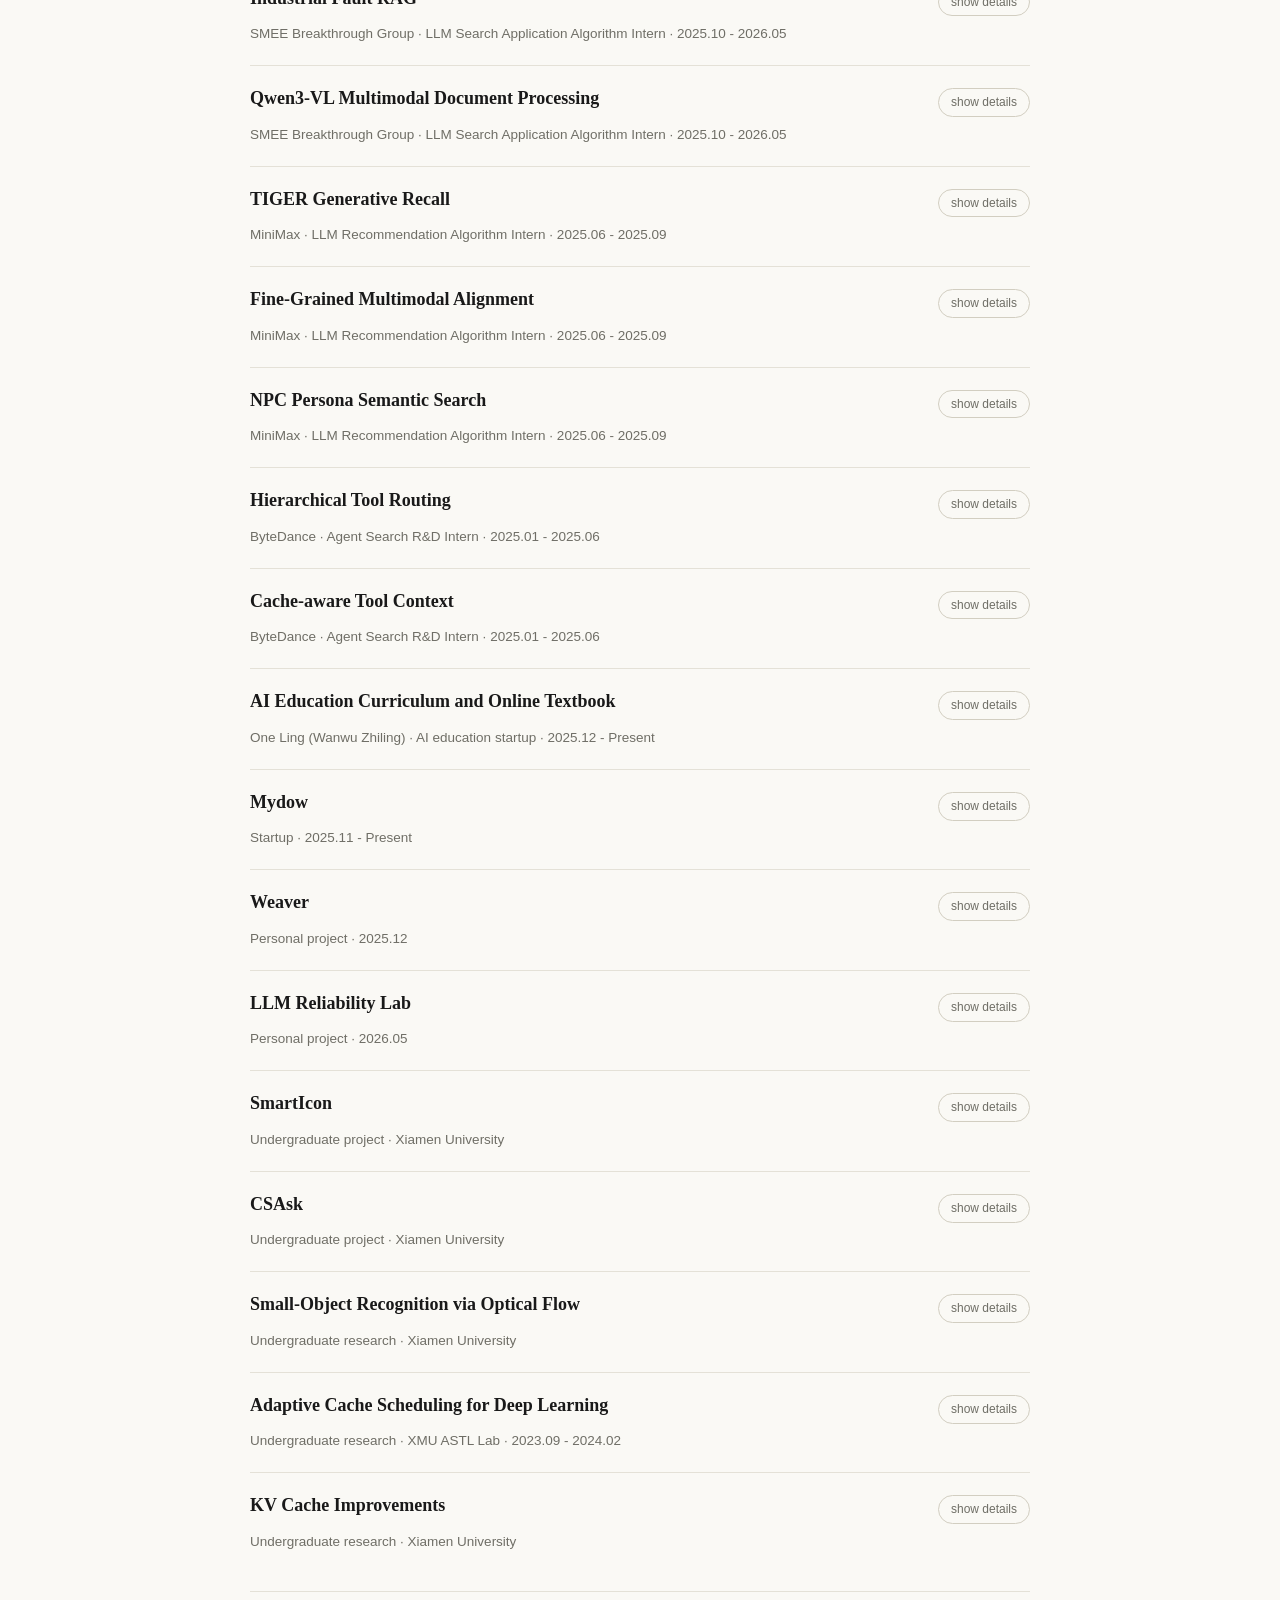
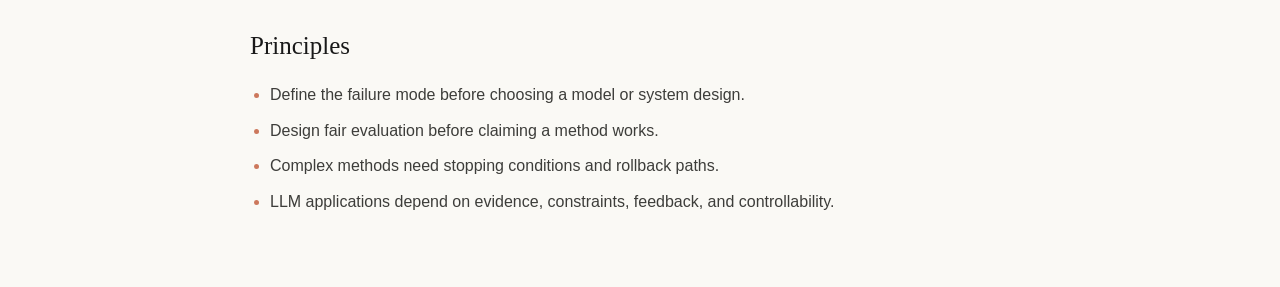
==== commit c5b6bbbd: "Add XMU ASTL lab internship (2023.09-2024.02) to the experience timeline - New lane-2 gantt entry un" ====
--- a/en.html
+++ b/en.html
@@ -317,7 +317,7 @@
                 <details class="tl-detail">
                   <summary>
                     <time>2026.06 - Present</time>
-                    <h3>Alibaba DAMO Academy</h3>
+                    <h3>Alibaba DAMO</h3>
                   <span class="timeline-role">Agent Algorithm Intern</span>
                   </summary>
                   <div class="tl-points">
@@ -369,8 +369,8 @@
                 <details class="tl-detail">
                   <summary>
                     <time>2025.10 - 2026.05</time>
-                    <h3>SMEE Breakthrough Group</h3>
-                  <span class="timeline-role">LLM Search Application Algorithm Intern</span>
+                    <h3>SMEE Group</h3>
+                  <span class="timeline-role">Search Algorithm Intern</span>
                   </summary>
                   <div class="tl-points">
                     <ul class="entry-points">
@@ -388,7 +388,7 @@
                   <summary>
                     <time>2025.06 - 2025.09</time>
                     <h3>MiniMax</h3>
-                  <span class="timeline-role">LLM Recommendation Algorithm Intern</span>
+                  <span class="timeline-role">Rec Algorithm Intern</span>
                   </summary>
                   <div class="tl-points">
                     <ul class="entry-points">
@@ -405,7 +405,7 @@
                   <summary>
                     <time>2025.01 - 2025.06</time>
                     <h3>ByteDance</h3>
-                  <span class="timeline-role">Agent Search R&amp;D Intern</span>
+                  <span class="timeline-role">Agent Search Intern</span>
                   </summary>
                   <div class="tl-points">
                     <ul class="entry-points">
@@ -433,6 +433,24 @@
                     <li>Optimized user-profile models, mining real-time behavior features and fusing them with offline features</li>
                     <li>Assessed feature relevance with collaborative filtering, LR, and clustering</li>
                     <li>Embedded filtering rules into repayment-rate prediction models, supporting strategy tuning in gray-release A/B tests</li>
+                    </ul>
+                  </div>
+                </details>
+              </div>
+              <div class="timeline-item tl-l2" style="--m0:72;--m1:77">
+                <details class="tl-detail">
+                  <summary>
+                    <time>2023.09 - 2024.02</time>
+                    <h3>XMU ASTL Lab</h3>
+                  <span class="timeline-role">Thesis research intern</span>
+                  </summary>
+                  <div class="tl-points">
+                    <ul class="entry-points">
+                    <li>Undergraduate thesis, "Deep-Learning-Based Adaptive Cache Systems": cache-value estimation replaces LRU/LFU heuristics for eviction</li>
+                    <li>Trained a sequence model on request order, object size, revisit intervals, and past hits to predict the next-access probability of each object</li>
+                    <li>Ranked retention by benefit per unit of space (expected hit gain / occupancy cost), handling fairness across objects of very different sizes</li>
+                    <li>Offline replay on public access traces against LRU/LFU/ARC, improving both hit-rate and byte-hit-rate</li>
+                    <li>Validated policy stability in shadow mode in front of an object store, watching mis-eviction back-to-origin pressure before enabling writes</li>
                     </ul>
                   </div>
                 </details>
@@ -741,10 +759,12 @@
             <details class="event-detail">
               <summary class="project-head">
                 <h3>Adaptive Cache Scheduling for Deep Learning</h3>
-                <p class="project-org">Undergraduate research · Xiamen University</p>
-              </summary>
-              <ul class="entry-points">
-              <li>Cache-value estimation for resource scheduling, balancing representation quality and compute cost</li>
+                <p class="project-org">Undergraduate research · XMU ASTL Lab · 2023.09 - 2024.02</p>
+              </summary>
+              <ul class="entry-points">
+              <li>Undergraduate thesis: cache-value estimation replaces LRU/LFU heuristics for eviction, balancing representation quality and compute cost</li>
+              <li>Request sequences and object metadata feed a next-access probability and benefit-per-unit-space estimate</li>
+              <li>Offline replay on public traces against LRU/LFU/ARC, improving hit-rate and byte-hit-rate</li>
             </ul>
             </details>
           </div>
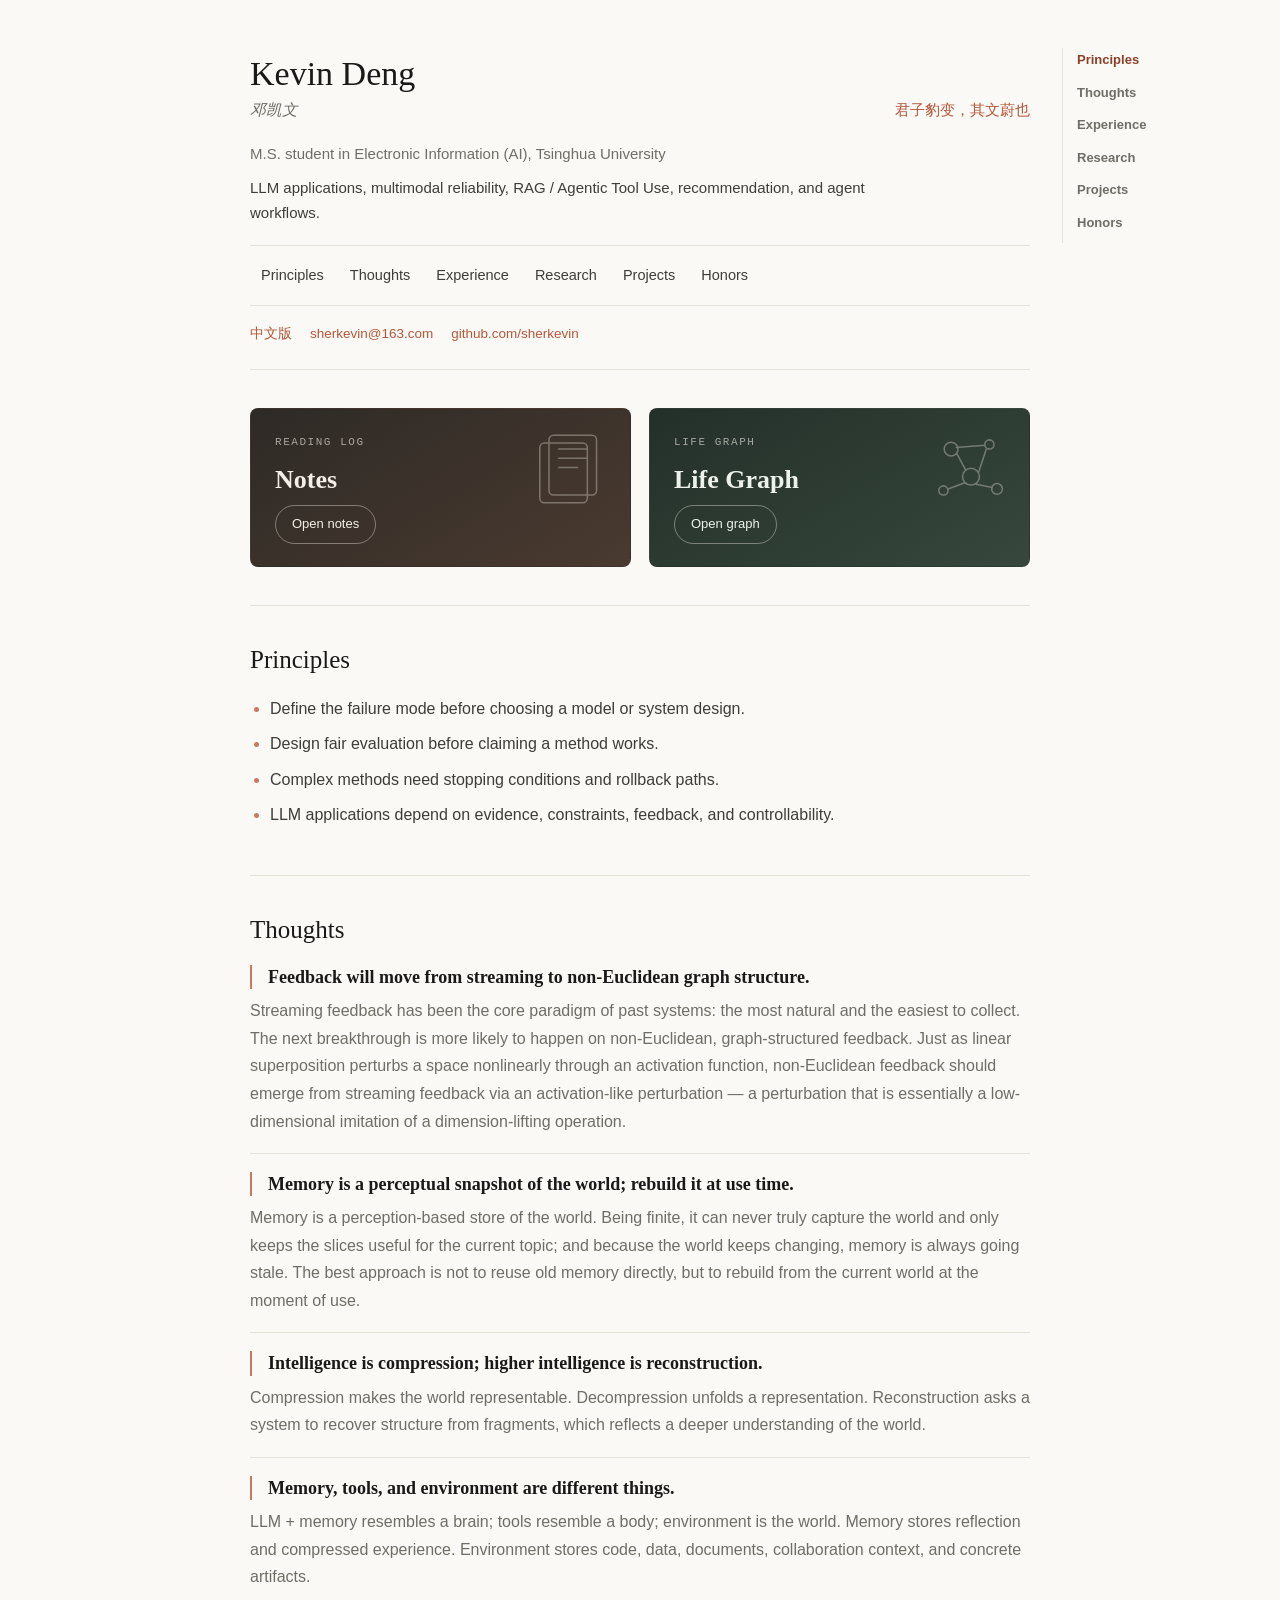
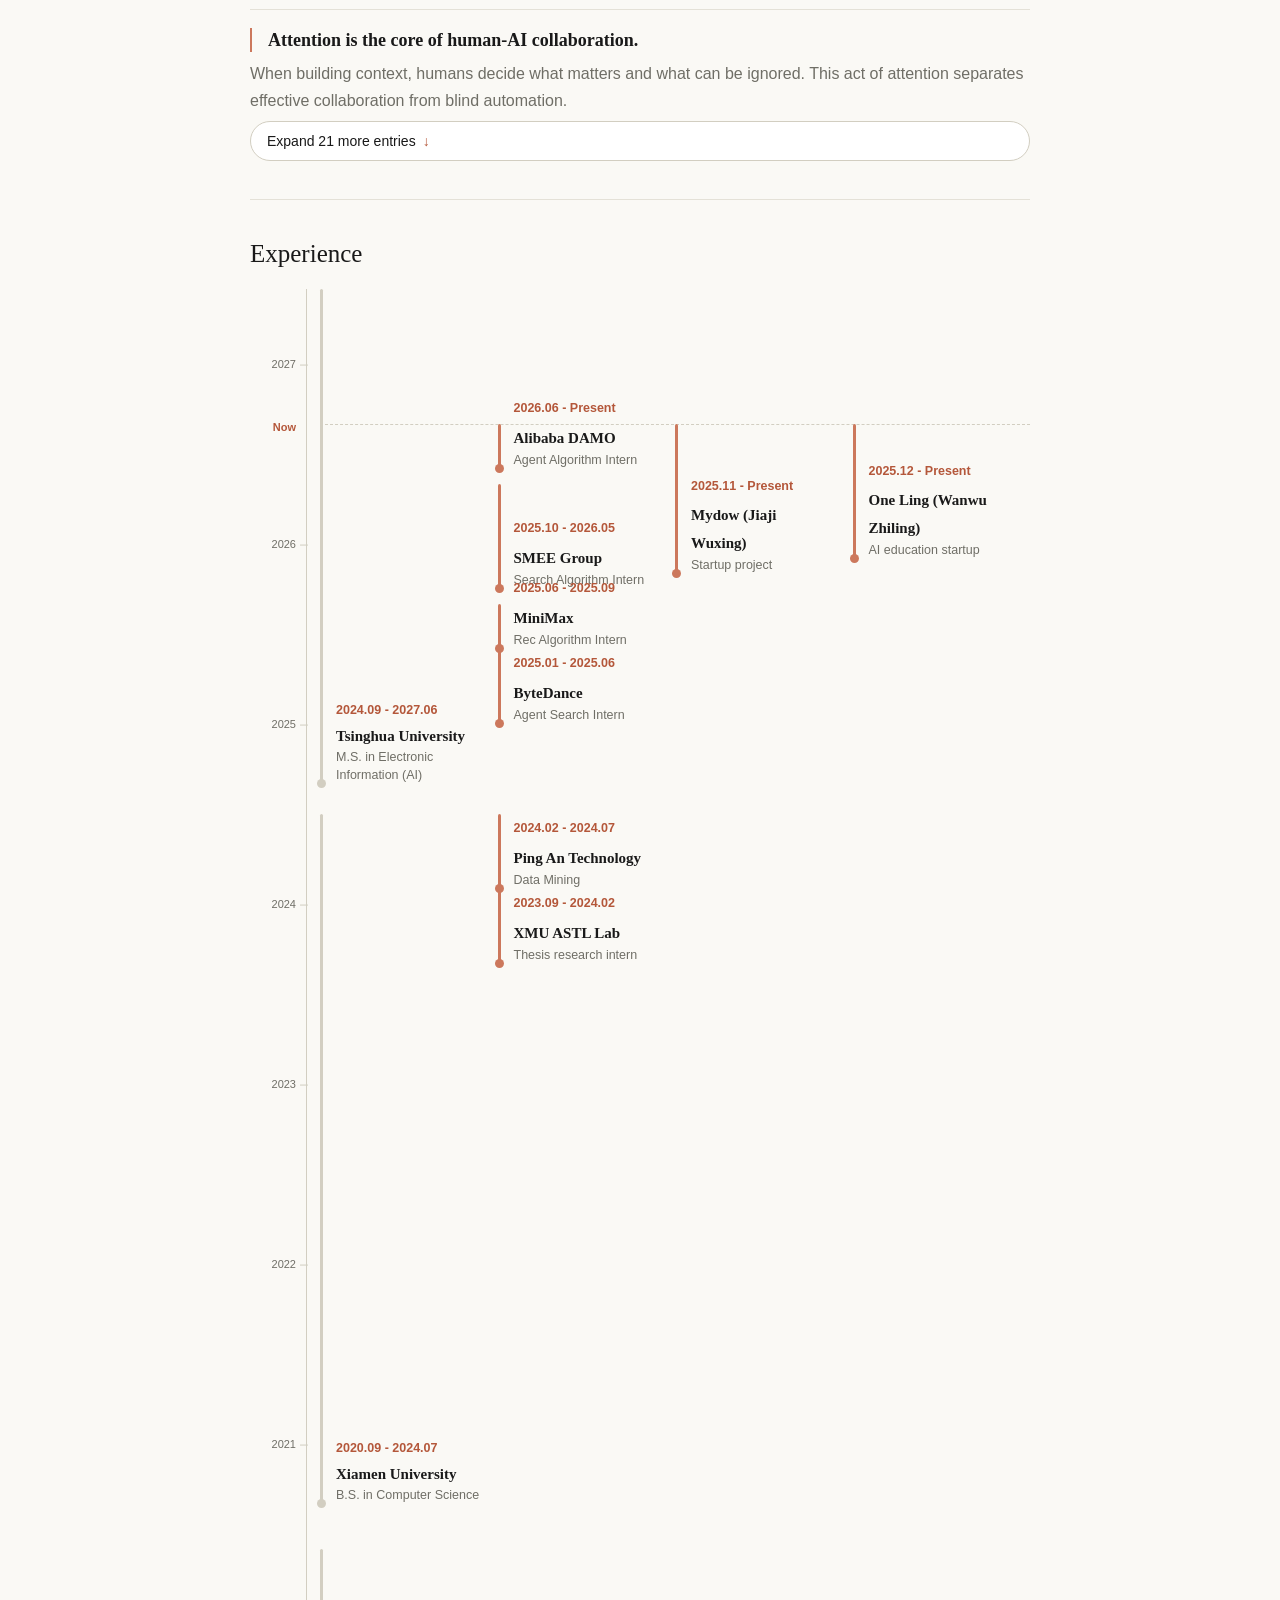
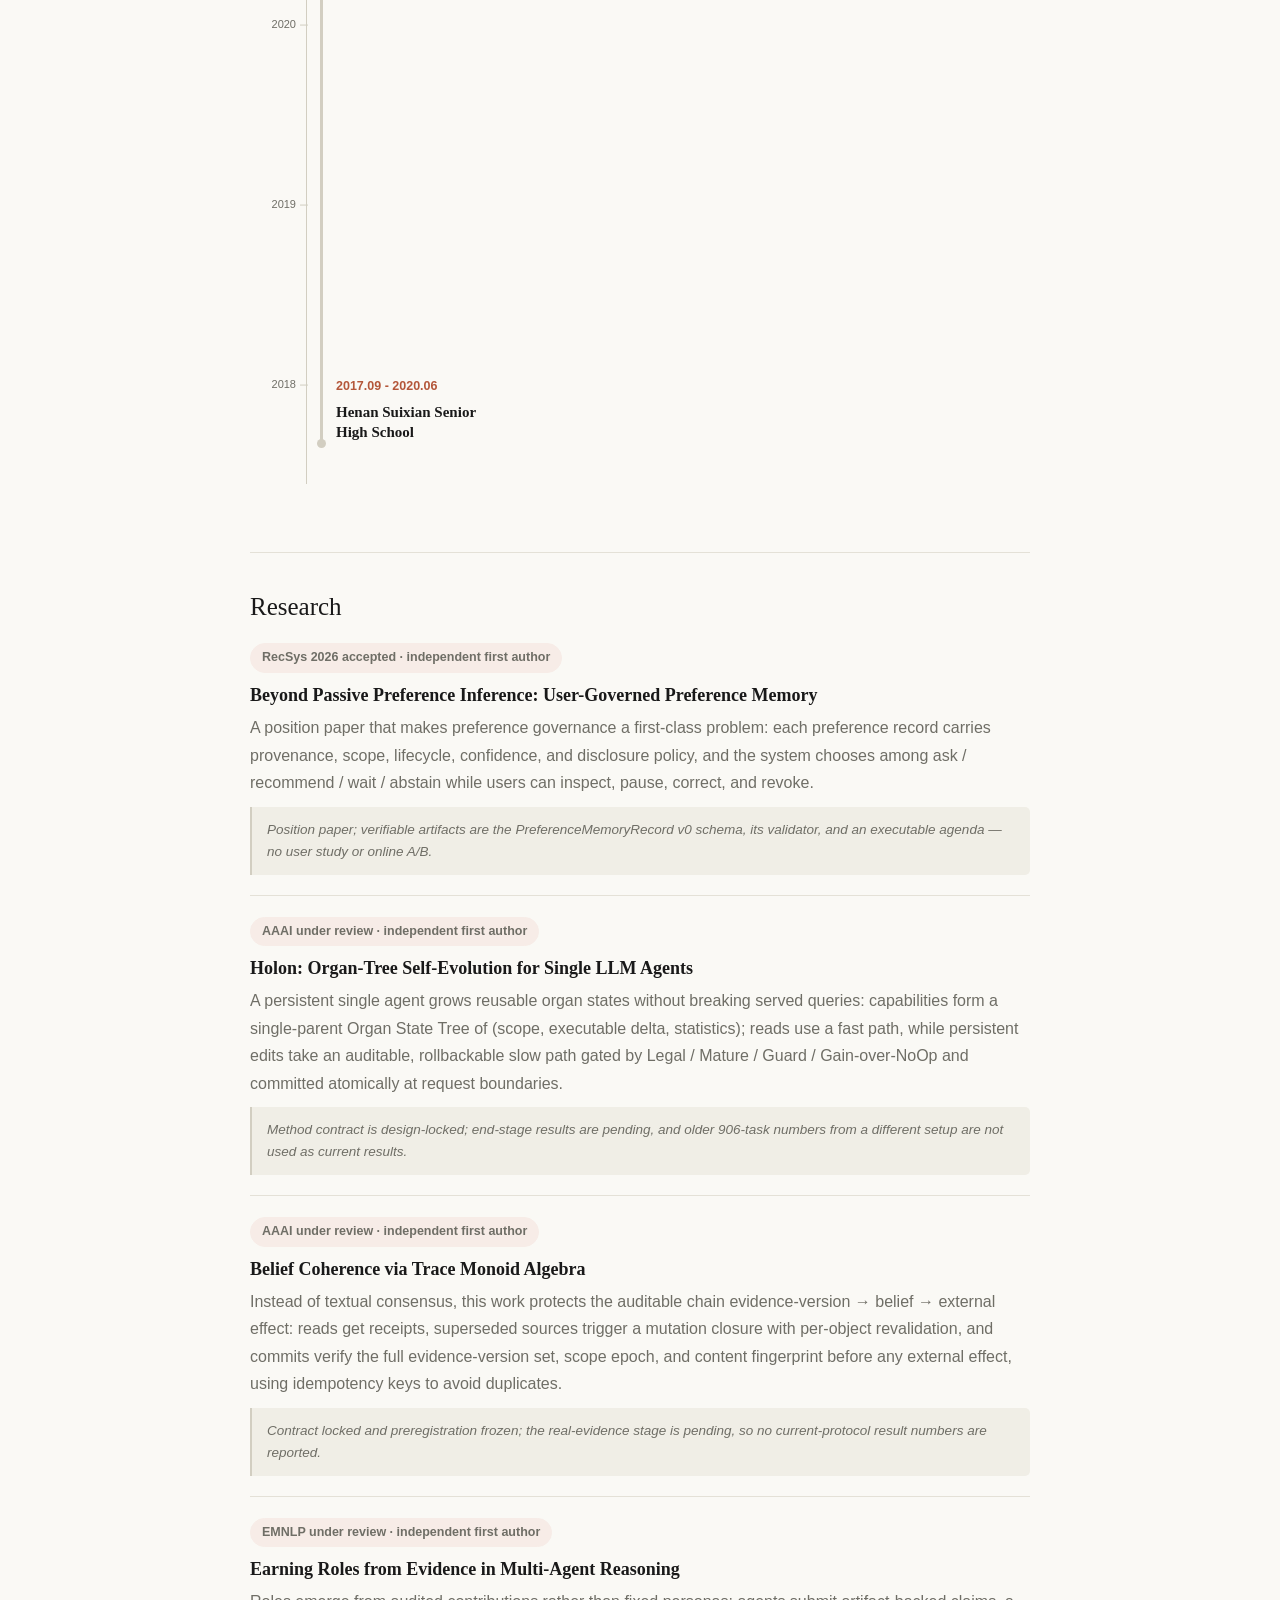
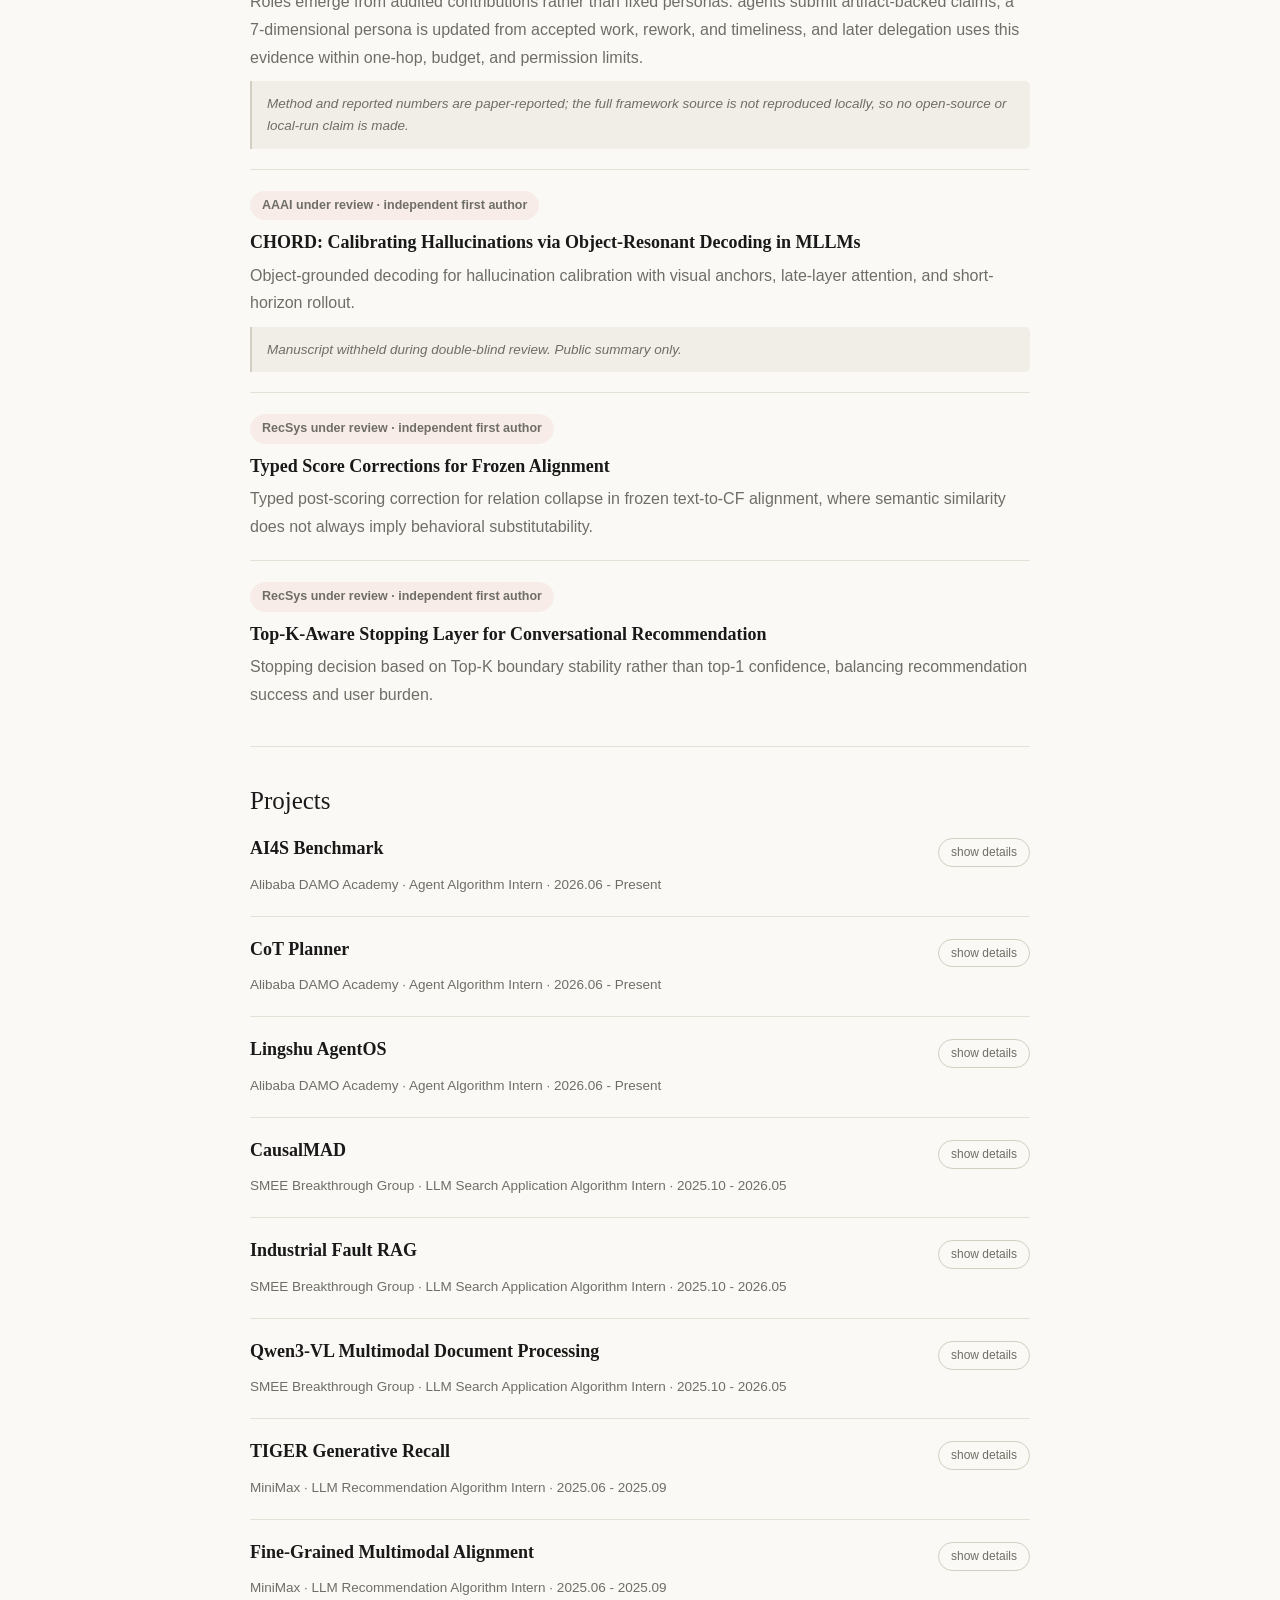
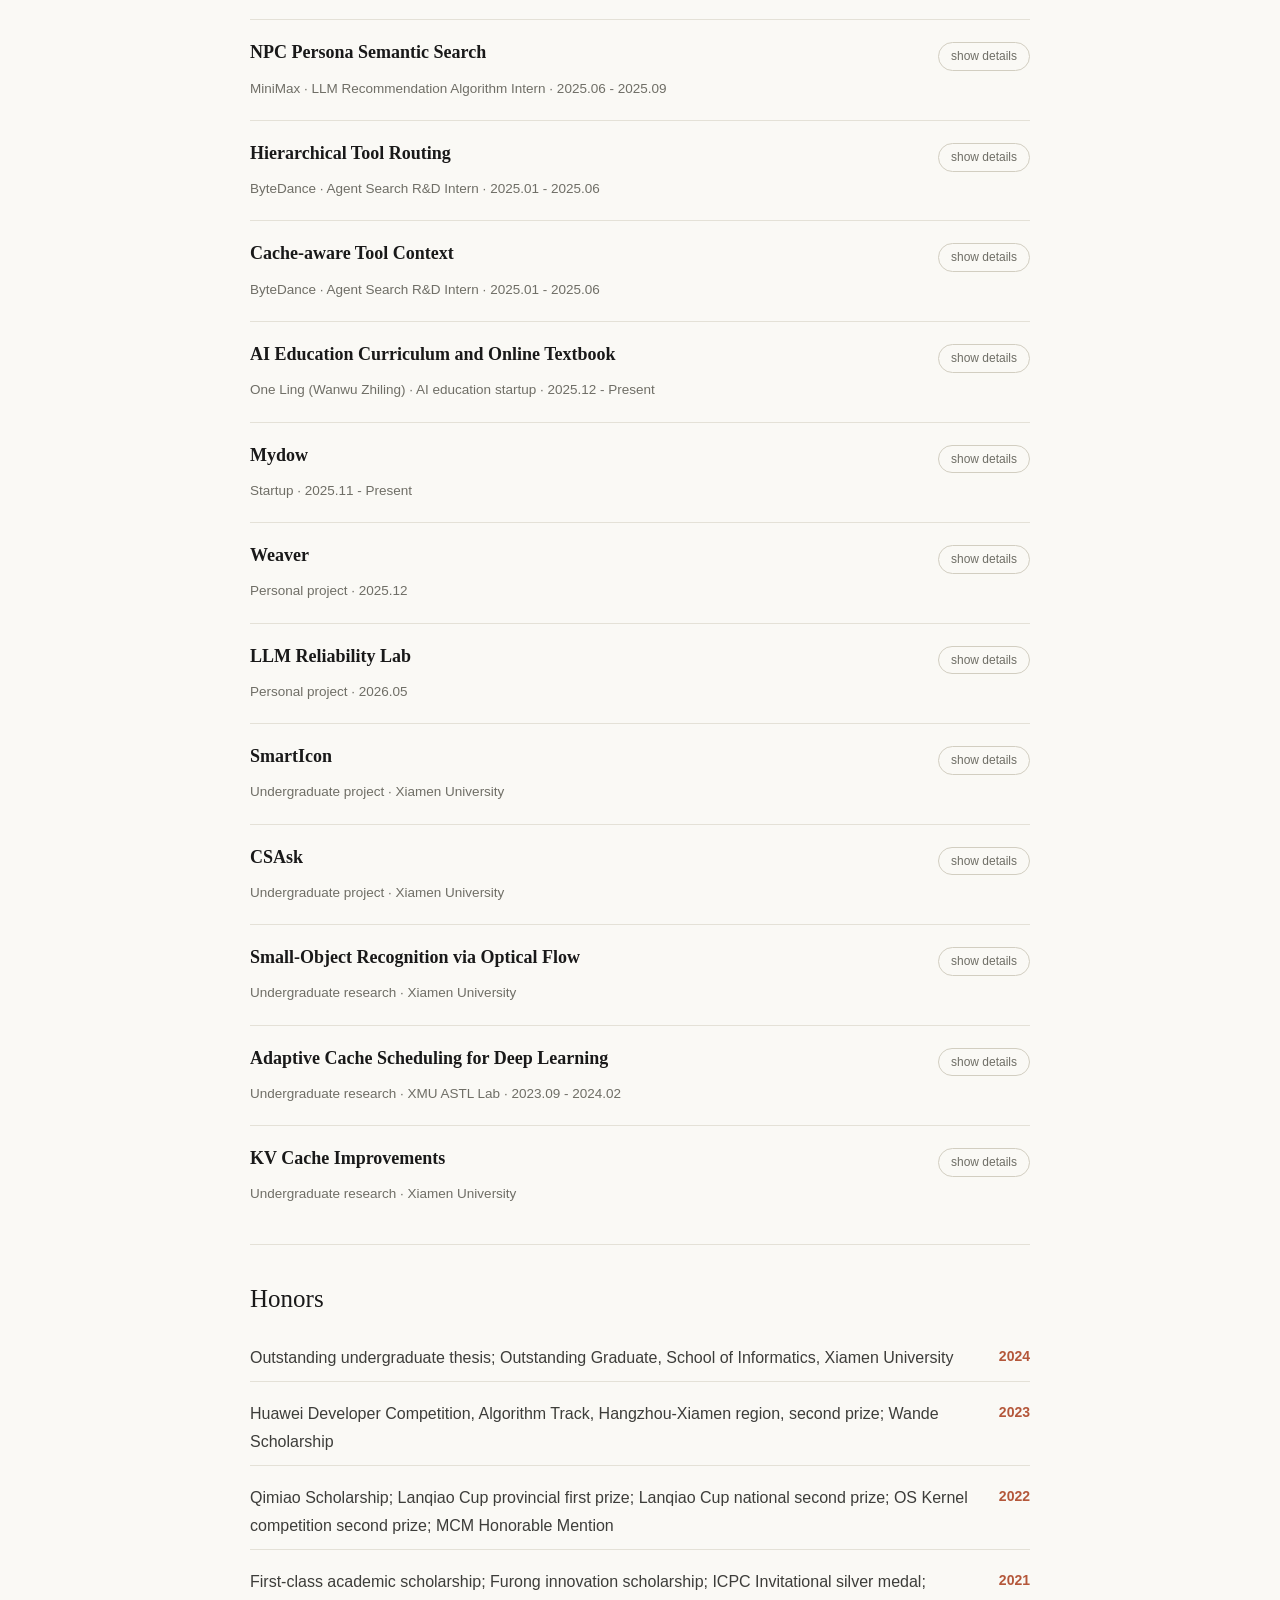
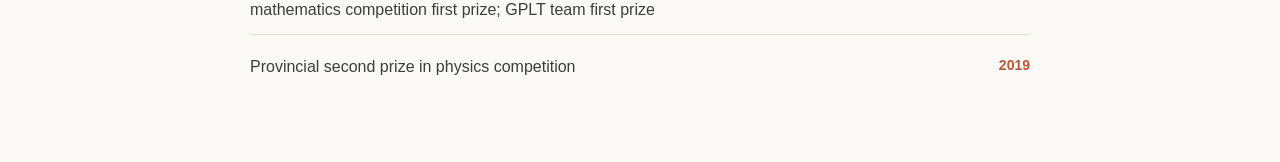
==== commit 48301d7d: "Reorder sections to principles-thoughts-experience-research-projects-honors; strip portal card descr" ====
--- a/en.html
+++ b/en.html
@@ -8,7 +8,7 @@
       content="Kevin Deng's personal homepage: AI, LLM applications, multimodal reliability, RAG, Tool Use, recommendation, and agent systems."
     />
     <title>Kevin Deng | 邓凯文</title>
-    <link rel="stylesheet" href="./styles.css?v=20260916p" />
+    <link rel="stylesheet" href="./styles.css?v=20260916q" />
   </head>
   <body>
     <div class="page-card">
@@ -24,12 +24,12 @@
           LLM applications, multimodal reliability, RAG / Agentic Tool Use, recommendation, and agent workflows.
         </p>
         <nav aria-label="Section navigation">
+          <a href="#principles">Principles</a>
           <a href="#thoughts">Thoughts</a>
+          <a href="#experience">Experience</a>
+          <a href="#research">Research</a>
+          <a href="#projects">Projects</a>
           <a href="#honors">Honors</a>
-          <a href="#research">Research</a>
-          <a href="#experience">Experience</a>
-          <a href="#projects">Projects</a>
-          <a href="#principles">Principles</a>
         </nav>
         <div class="contact">
           <a href="./index.html">中文版</a>
@@ -48,7 +48,6 @@
             </svg>
             <p class="portal-kicker">Reading Log</p>
             <h3 class="portal-title">Notes</h3>
-            <p class="portal-desc">Paper reading reports and study records: problem setting, method design, key results, and applicable boundaries, one card per paper.</p>
             <span class="portal-cta">Open notes</span>
           </a>
           <a class="portal-card portal-graph" href="./life-graph.html">
@@ -62,12 +61,20 @@
             </svg>
             <p class="portal-kicker">Life Graph</p>
             <h3 class="portal-title">Life Graph</h3>
-            <p class="portal-desc">The public version of long-horizon directions: value ranking, asset pool, route structure, risk boundaries, and maintenance loops in one draggable node graph.</p>
             <span class="portal-cta">Open graph</span>
           </a>
         </div>
 
 
+        <section id="principles" class="section">
+          <h2>Principles</h2>
+          <ul class="plain-list">
+            <li>Define the failure mode before choosing a model or system design.</li>
+            <li>Design fair evaluation before claiming a method works.</li>
+            <li>Complex methods need stopping conditions and rollback paths.</li>
+            <li>LLM applications depend on evidence, constraints, feedback, and controllability.</li>
+          </ul>
+        </section>
         <section id="thoughts" class="section">
           <h2>Thoughts</h2>
           <div class="principles">
@@ -291,7 +298,6 @@
             </div>
           </details>
         </section>
-
         <section id="experience" class="section">
           <h2>Experience</h2>
           <!-- Proportional vertical Gantt, newest first: --m0/--m1 are months
@@ -467,18 +473,6 @@
             </div>
           </div>
         </section>
-
-        <section id="honors" class="section">
-          <h2>Honors</h2>
-          <ul class="dated-list">
-            <li>Outstanding undergraduate thesis; Outstanding Graduate, School of Informatics, Xiamen University<span>2024</span></li>
-            <li>Huawei Developer Competition, Algorithm Track, Hangzhou-Xiamen region, second prize; Wande Scholarship<span>2023</span></li>
-            <li>Qimiao Scholarship; Lanqiao Cup provincial first prize; Lanqiao Cup national second prize; OS Kernel competition second prize; MCM Honorable Mention<span>2022</span></li>
-            <li>First-class academic scholarship; Furong innovation scholarship; ICPC Invitational silver medal; mathematics competition first prize; GPLT team first prize<span>2021</span></li>
-            <li>Provincial second prize in physics competition<span>2019</span></li>
-          </ul>
-        </section>
-
         <section id="research" class="section">
           <h2>Research</h2>
           <article class="publication">
@@ -522,8 +516,6 @@
             <p>Stopping decision based on Top-K boundary stability rather than top-1 confidence, balancing recommendation success and user burden.</p>
           </article>
         </section>
-
-
         <section id="projects" class="section">
           <h2>Projects</h2>
           <div class="project">
@@ -780,14 +772,14 @@
             </details>
           </div>
         </section>
-
-        <section id="principles" class="section">
-          <h2>Principles</h2>
-          <ul class="plain-list">
-            <li>Define the failure mode before choosing a model or system design.</li>
-            <li>Design fair evaluation before claiming a method works.</li>
-            <li>Complex methods need stopping conditions and rollback paths.</li>
-            <li>LLM applications depend on evidence, constraints, feedback, and controllability.</li>
+        <section id="honors" class="section">
+          <h2>Honors</h2>
+          <ul class="dated-list">
+            <li>Outstanding undergraduate thesis; Outstanding Graduate, School of Informatics, Xiamen University<span>2024</span></li>
+            <li>Huawei Developer Competition, Algorithm Track, Hangzhou-Xiamen region, second prize; Wande Scholarship<span>2023</span></li>
+            <li>Qimiao Scholarship; Lanqiao Cup provincial first prize; Lanqiao Cup national second prize; OS Kernel competition second prize; MCM Honorable Mention<span>2022</span></li>
+            <li>First-class academic scholarship; Furong innovation scholarship; ICPC Invitational silver medal; mathematics competition first prize; GPLT team first prize<span>2021</span></li>
+            <li>Provincial second prize in physics competition<span>2019</span></li>
           </ul>
         </section>
       </main>
--- a/styles.css
+++ b/styles.css
@@ -238,7 +238,7 @@
   display: flex;
   flex-direction: column;
   align-items: flex-start;
-  min-height: 208px;
+  min-height: 148px;
   padding: 24px 24px 22px;
   border: 1px solid transparent;
   border-radius: var(--radius);
@@ -286,14 +286,6 @@
   margin-bottom: 8px;
   color: inherit;
   font-size: 26px;
-}
-
-.portal-desc {
-  max-width: 34ch;
-  margin-bottom: 16px;
-  color: rgba(243, 239, 231, 0.78);
-  font-size: 13.5px;
-  line-height: 1.62;
 }
 
 .portal-cta {
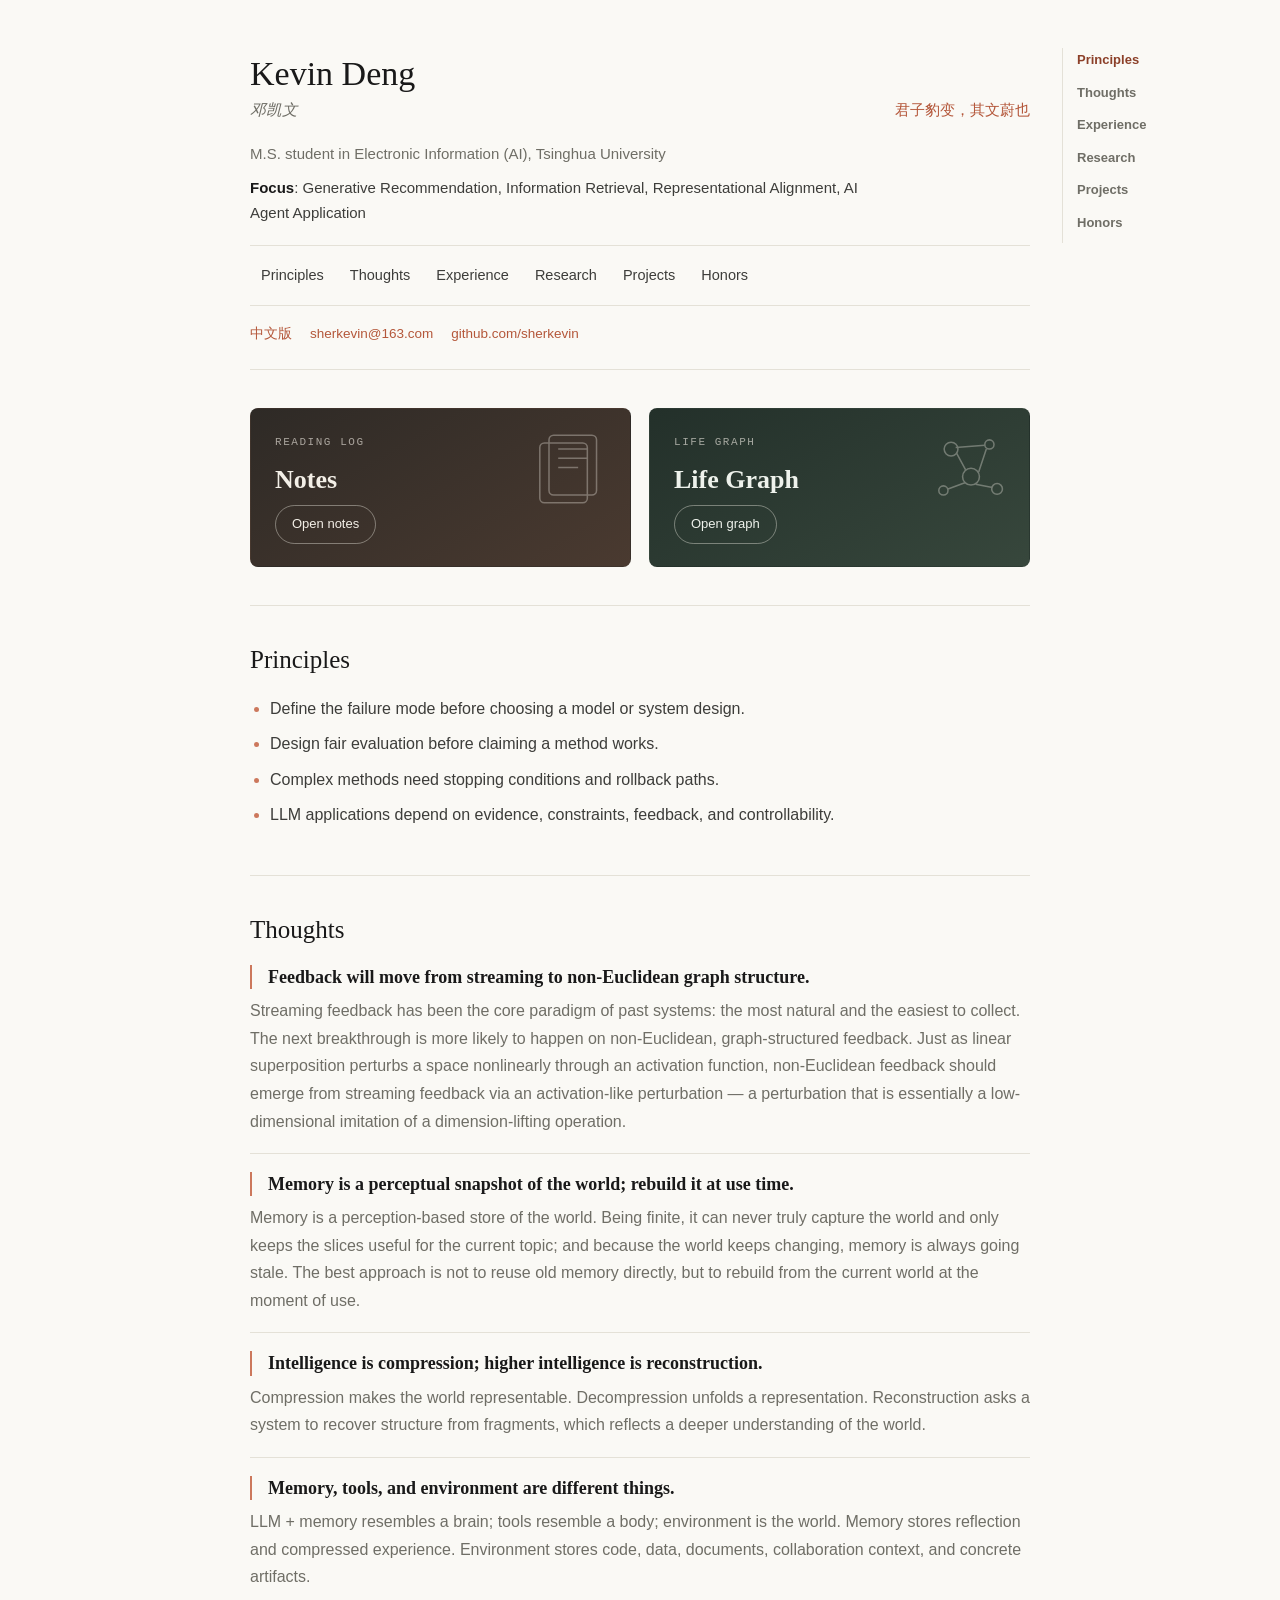
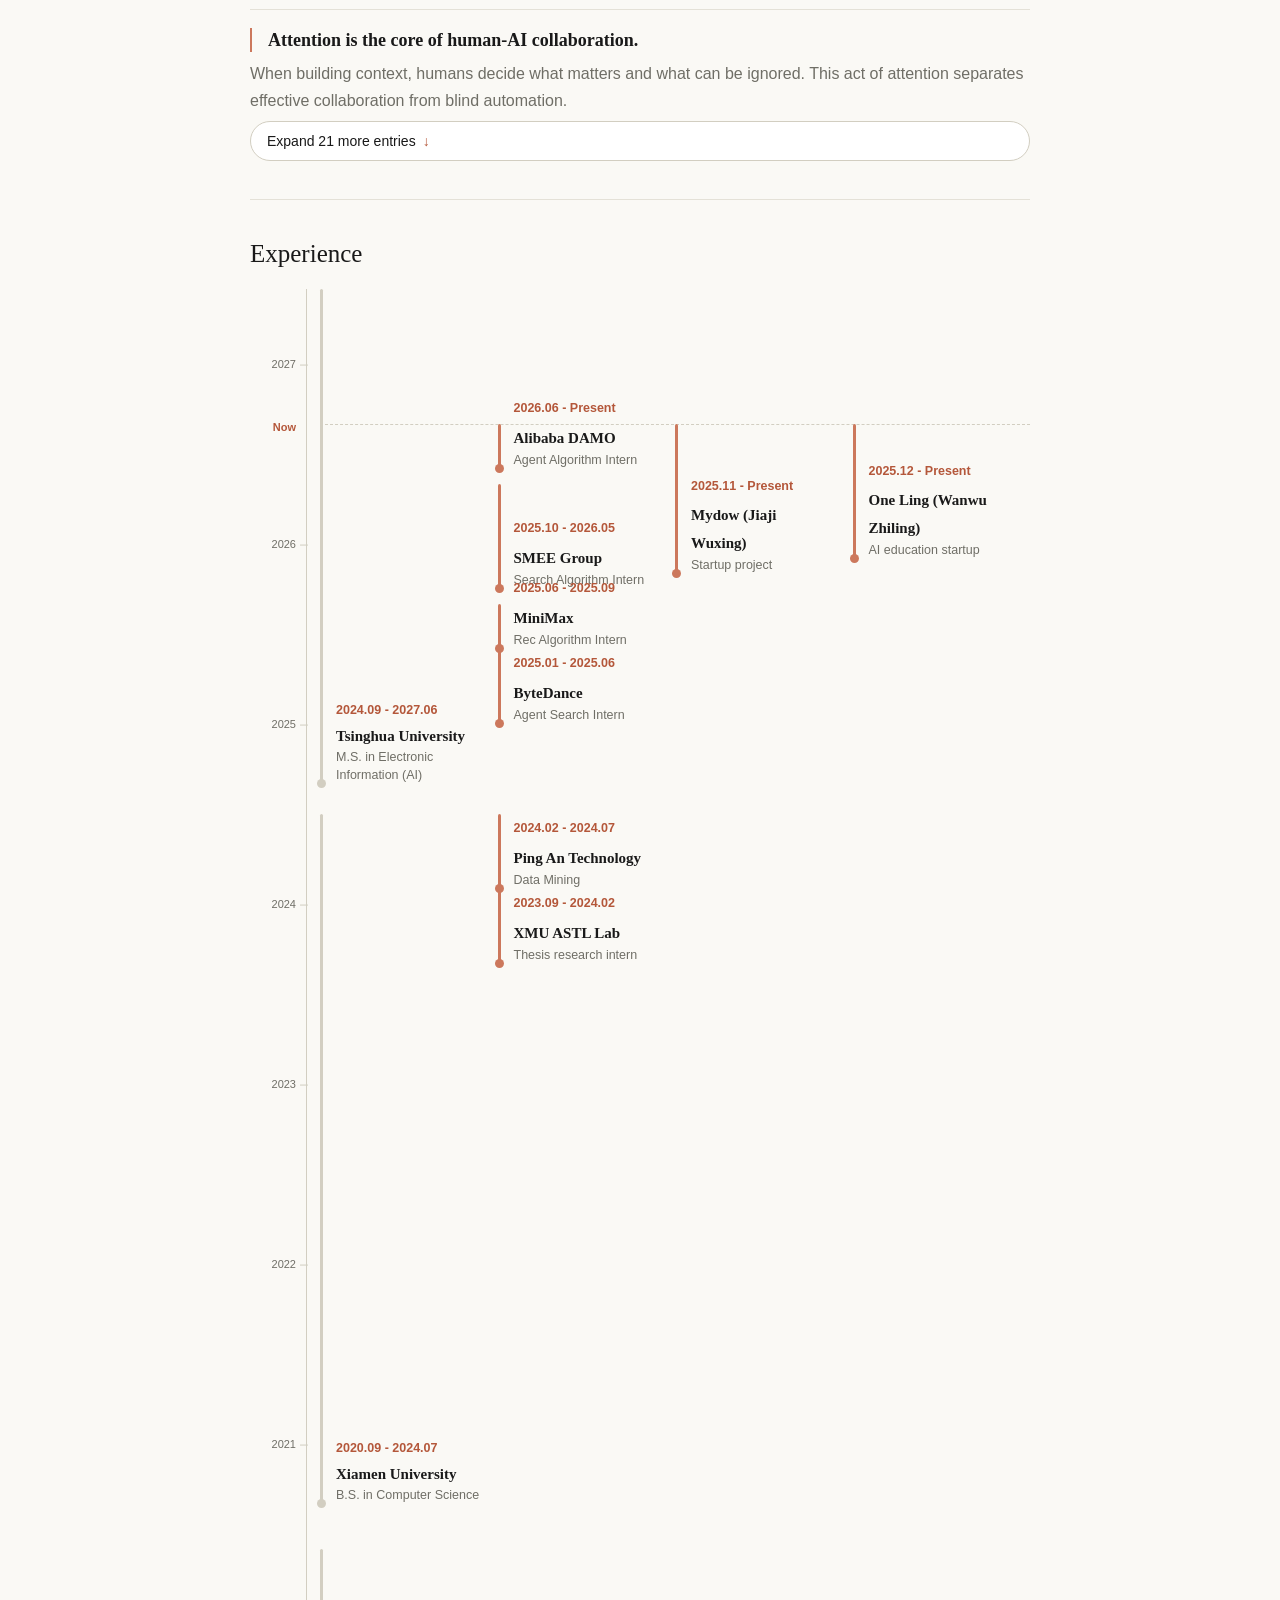
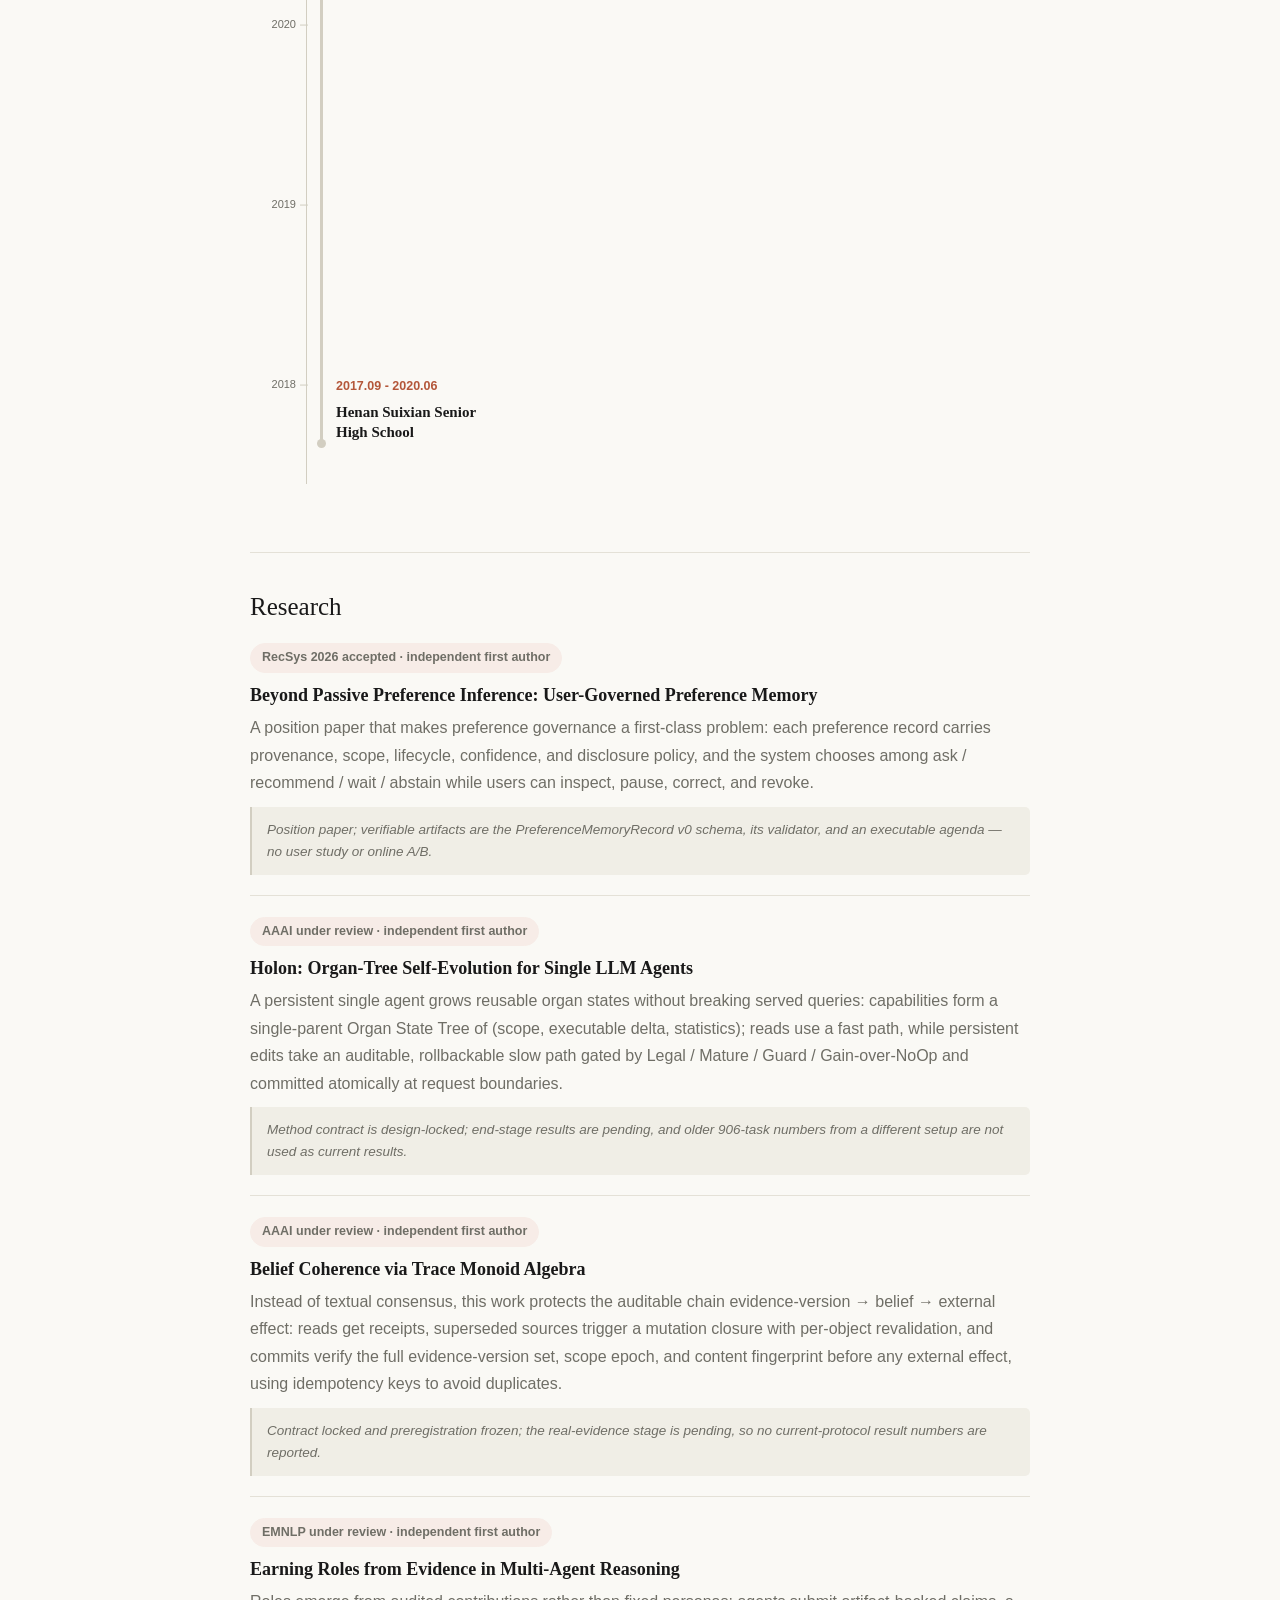
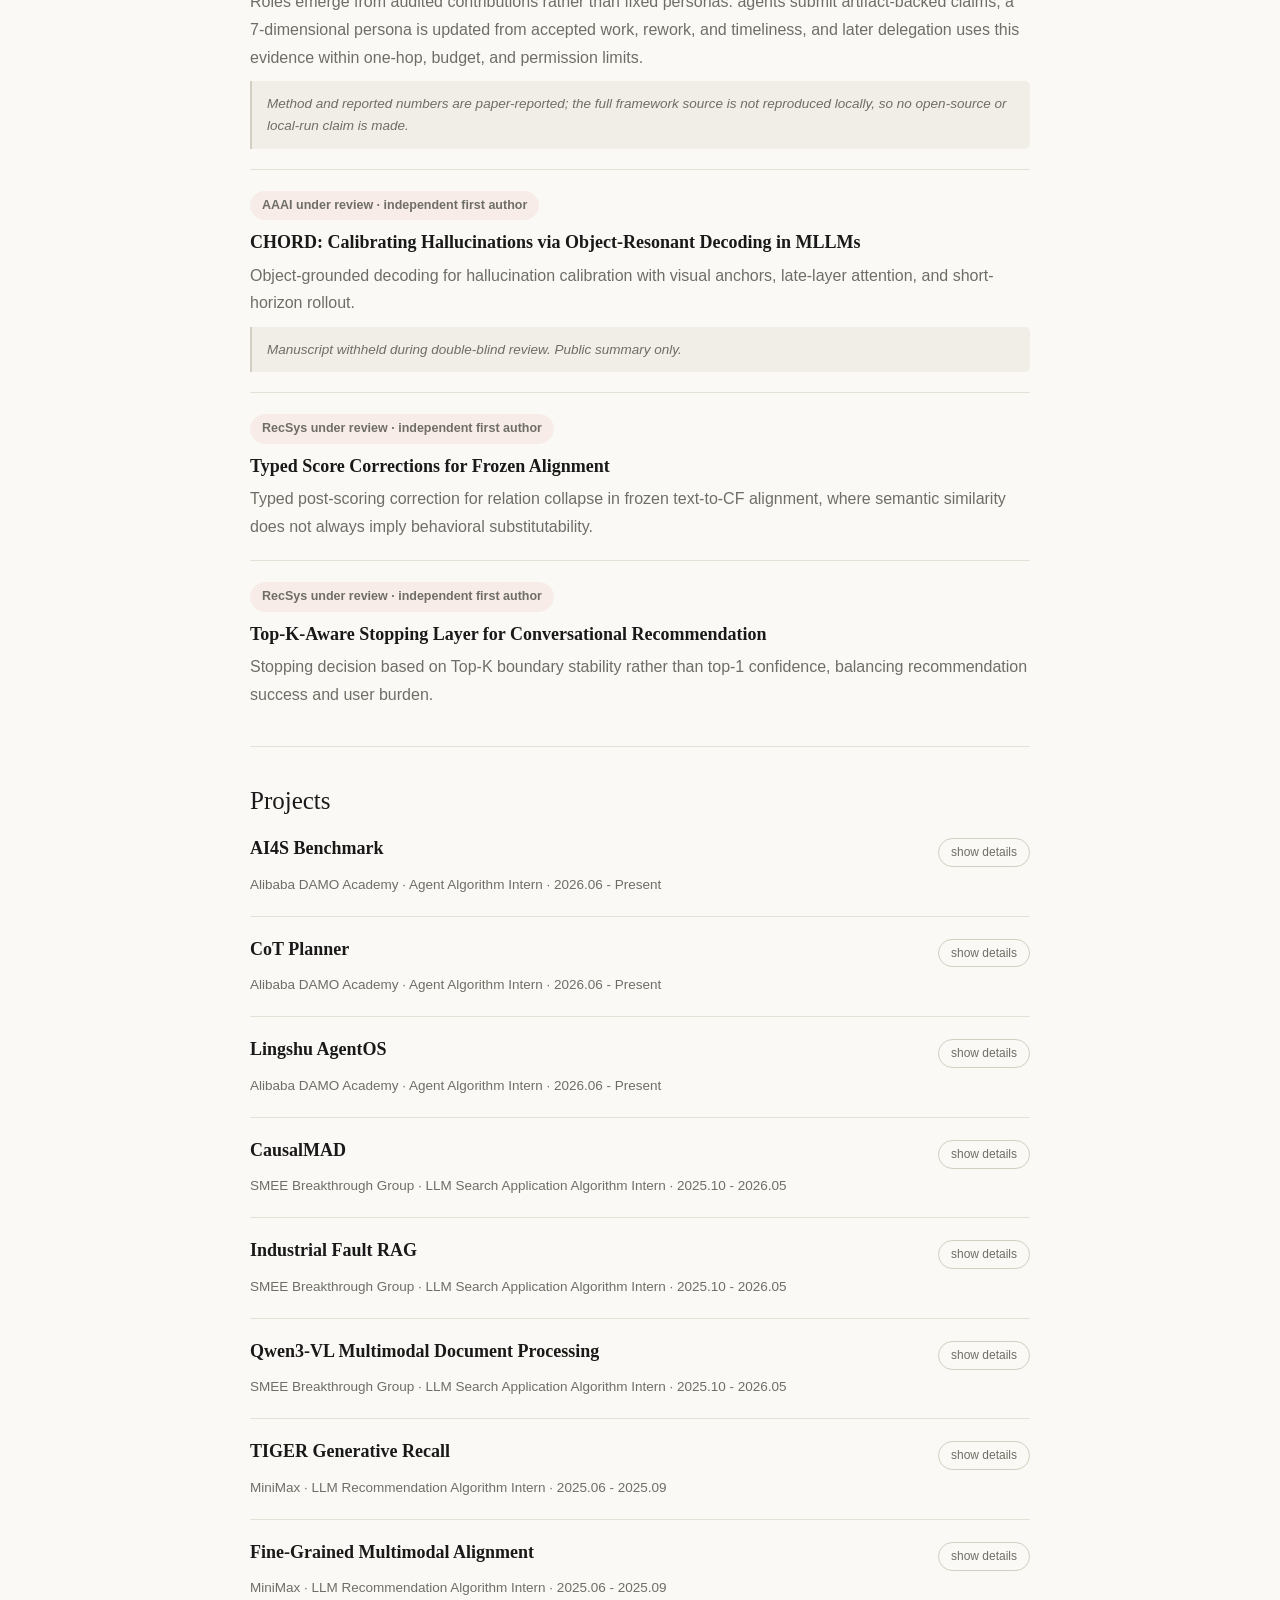
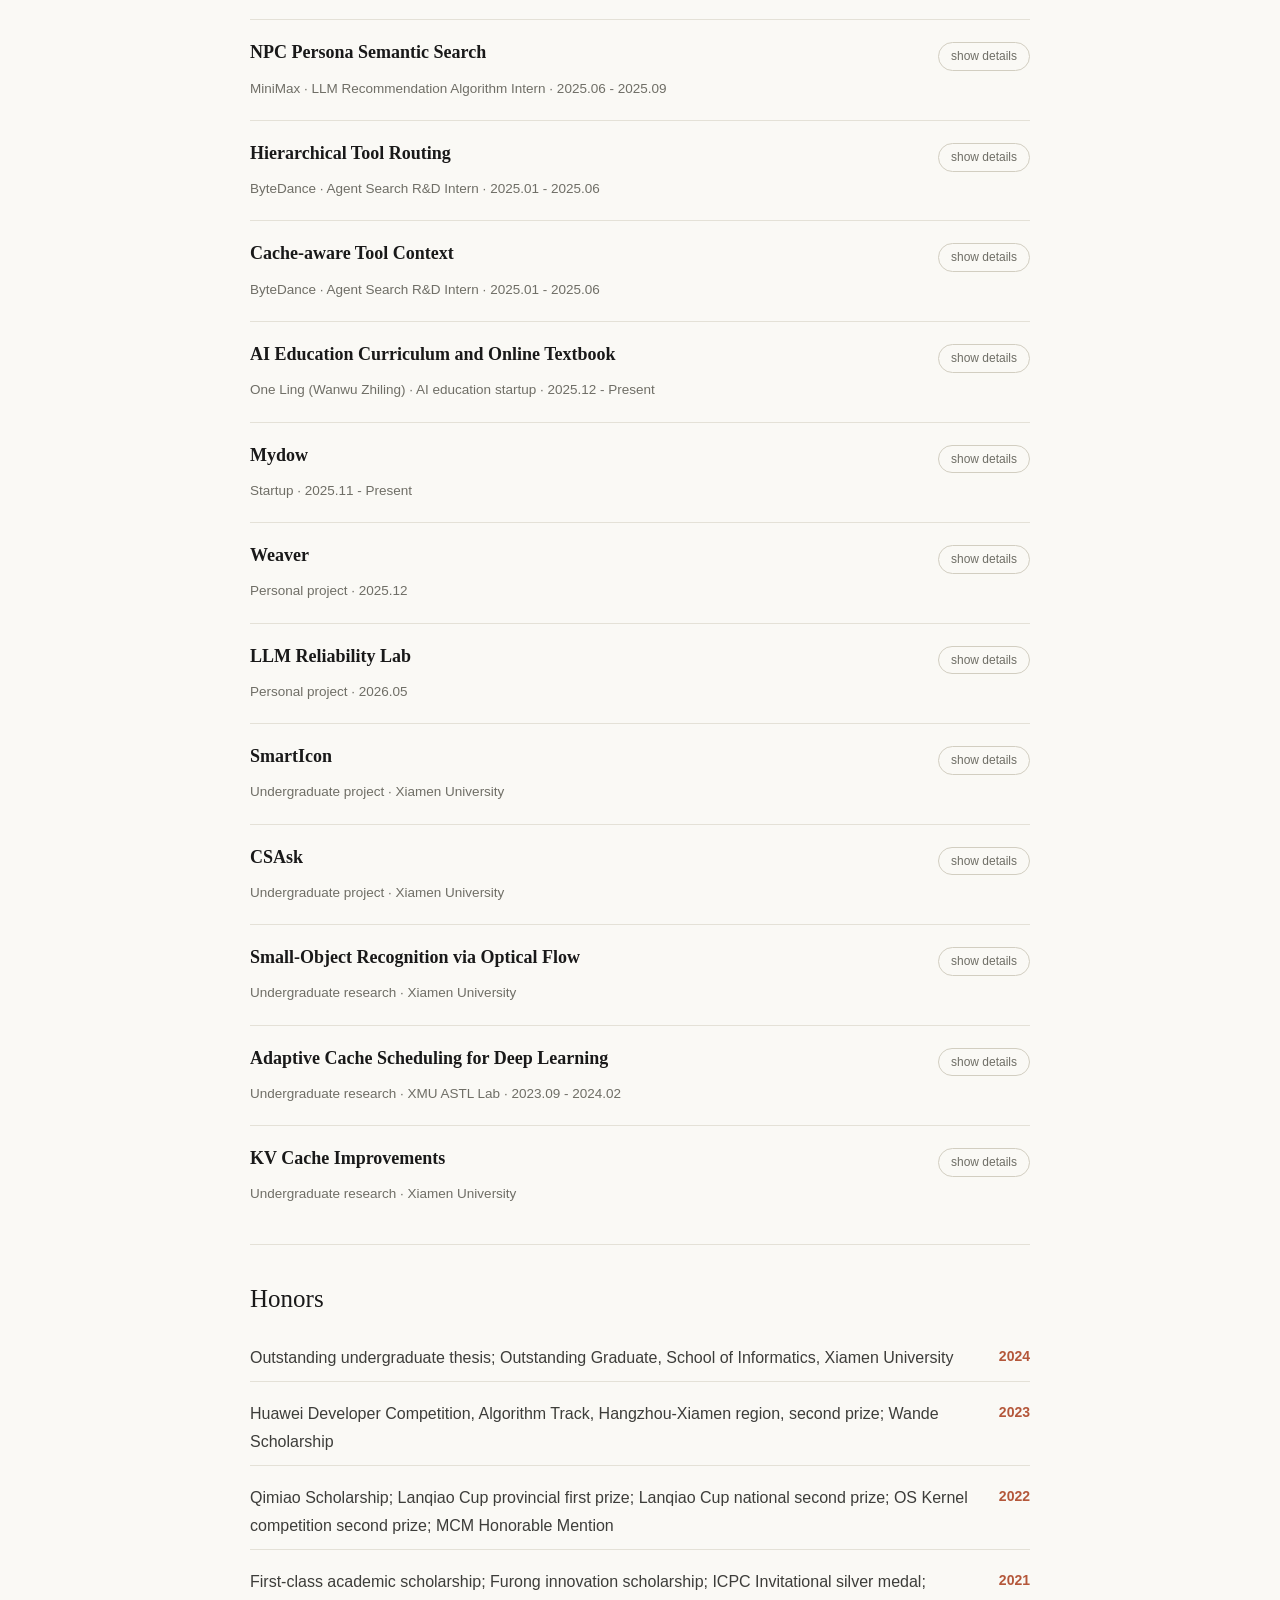
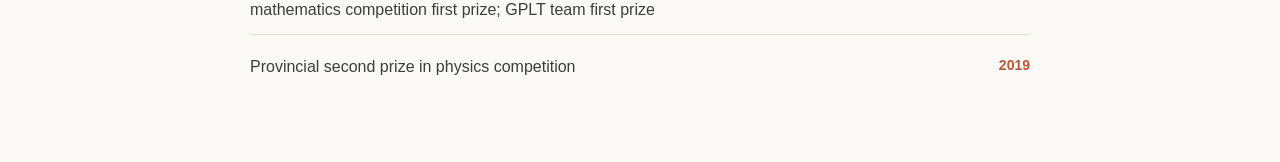
==== commit 52c932a5: "Sharpen sidebar focus line to four research directions (zh + en, meta description)" ====
--- a/en.html
+++ b/en.html
@@ -5,7 +5,7 @@
     <meta name="viewport" content="width=device-width, initial-scale=1" />
     <meta
       name="description"
-      content="Kevin Deng's personal homepage: AI, LLM applications, multimodal reliability, RAG, Tool Use, recommendation, and agent systems."
+      content="Kevin Deng's personal homepage: generative recommendation, information retrieval, representational alignment, and AI agent applications."
     />
     <title>Kevin Deng | 邓凯文</title>
     <link rel="stylesheet" href="./styles.css?v=20260916q" />
@@ -21,7 +21,8 @@
         </div>
         <p class="role">M.S. student in Electronic Information (AI), Tsinghua University</p>
         <p class="focus">
-          LLM applications, multimodal reliability, RAG / Agentic Tool Use, recommendation, and agent workflows.
+          <strong>Focus</strong>: Generative Recommendation, Information
+          Retrieval, Representational Alignment, AI Agent Application
         </p>
         <nav aria-label="Section navigation">
           <a href="#principles">Principles</a>
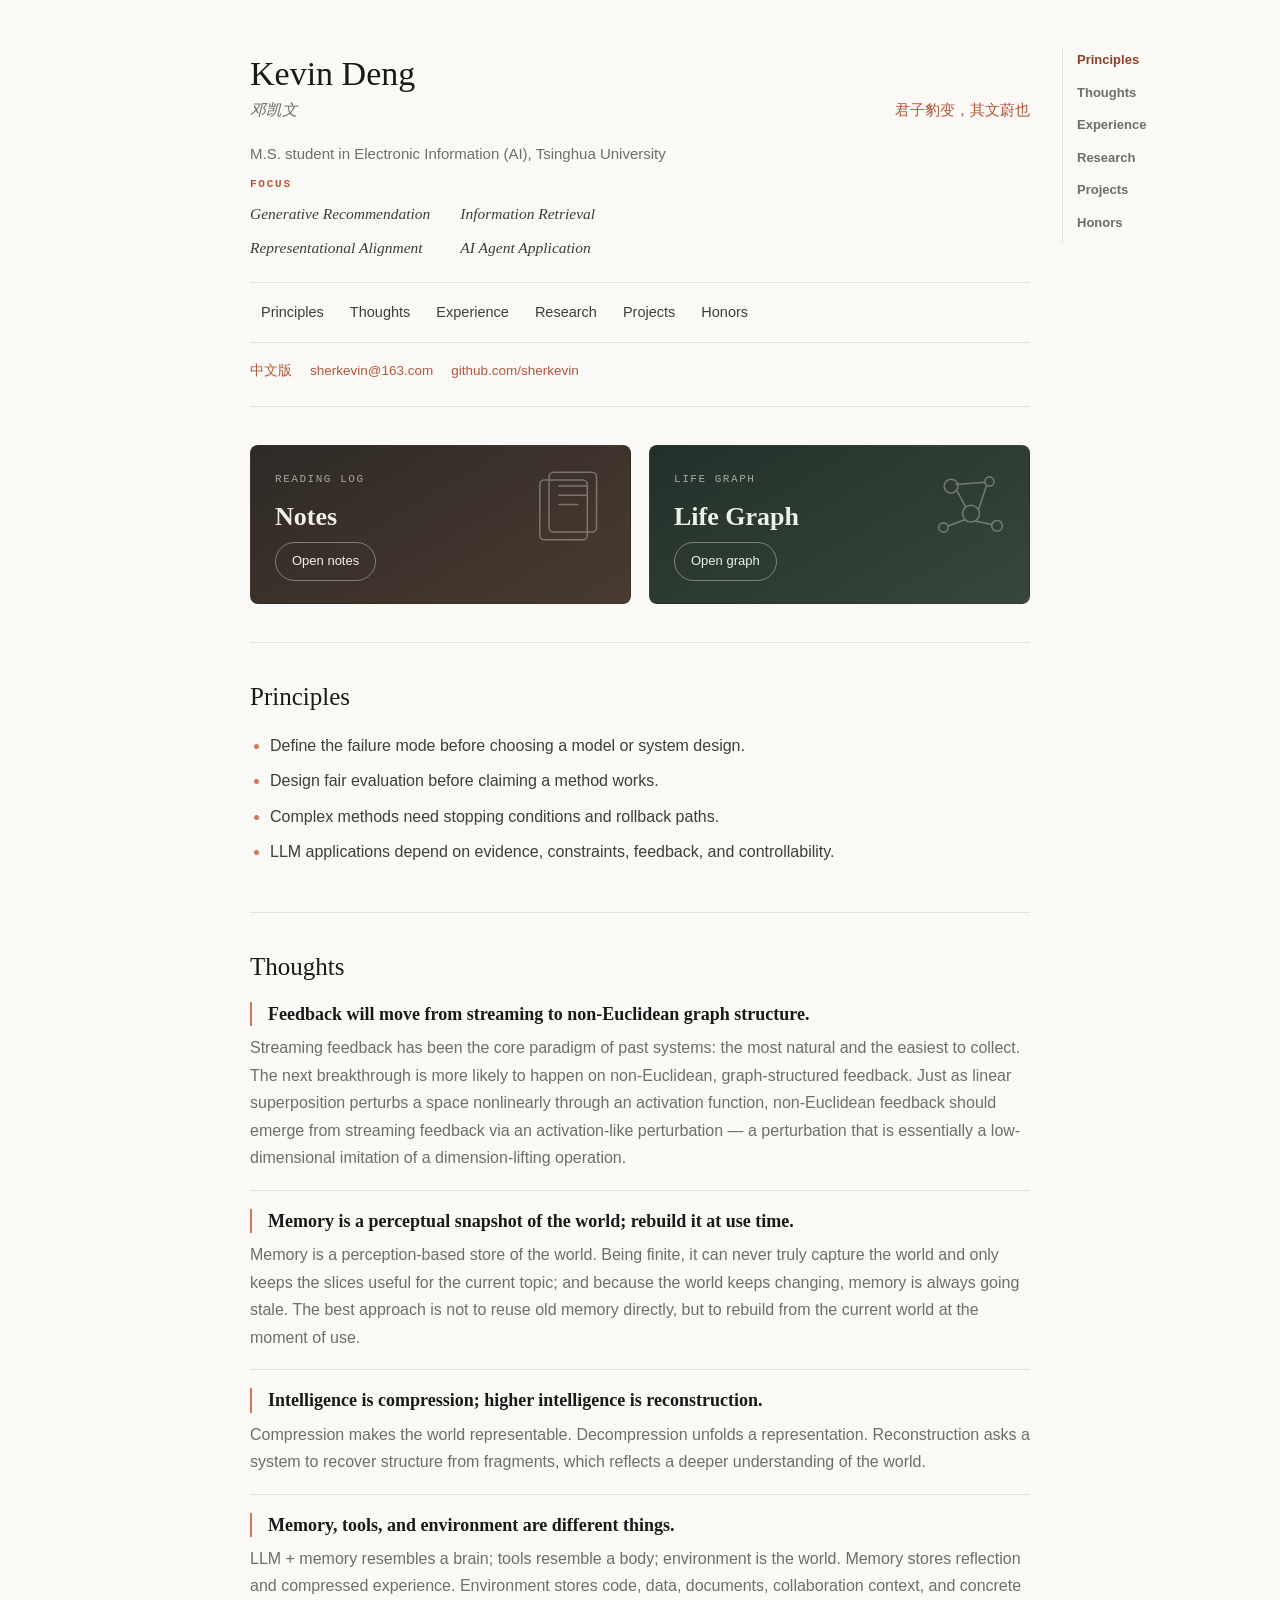
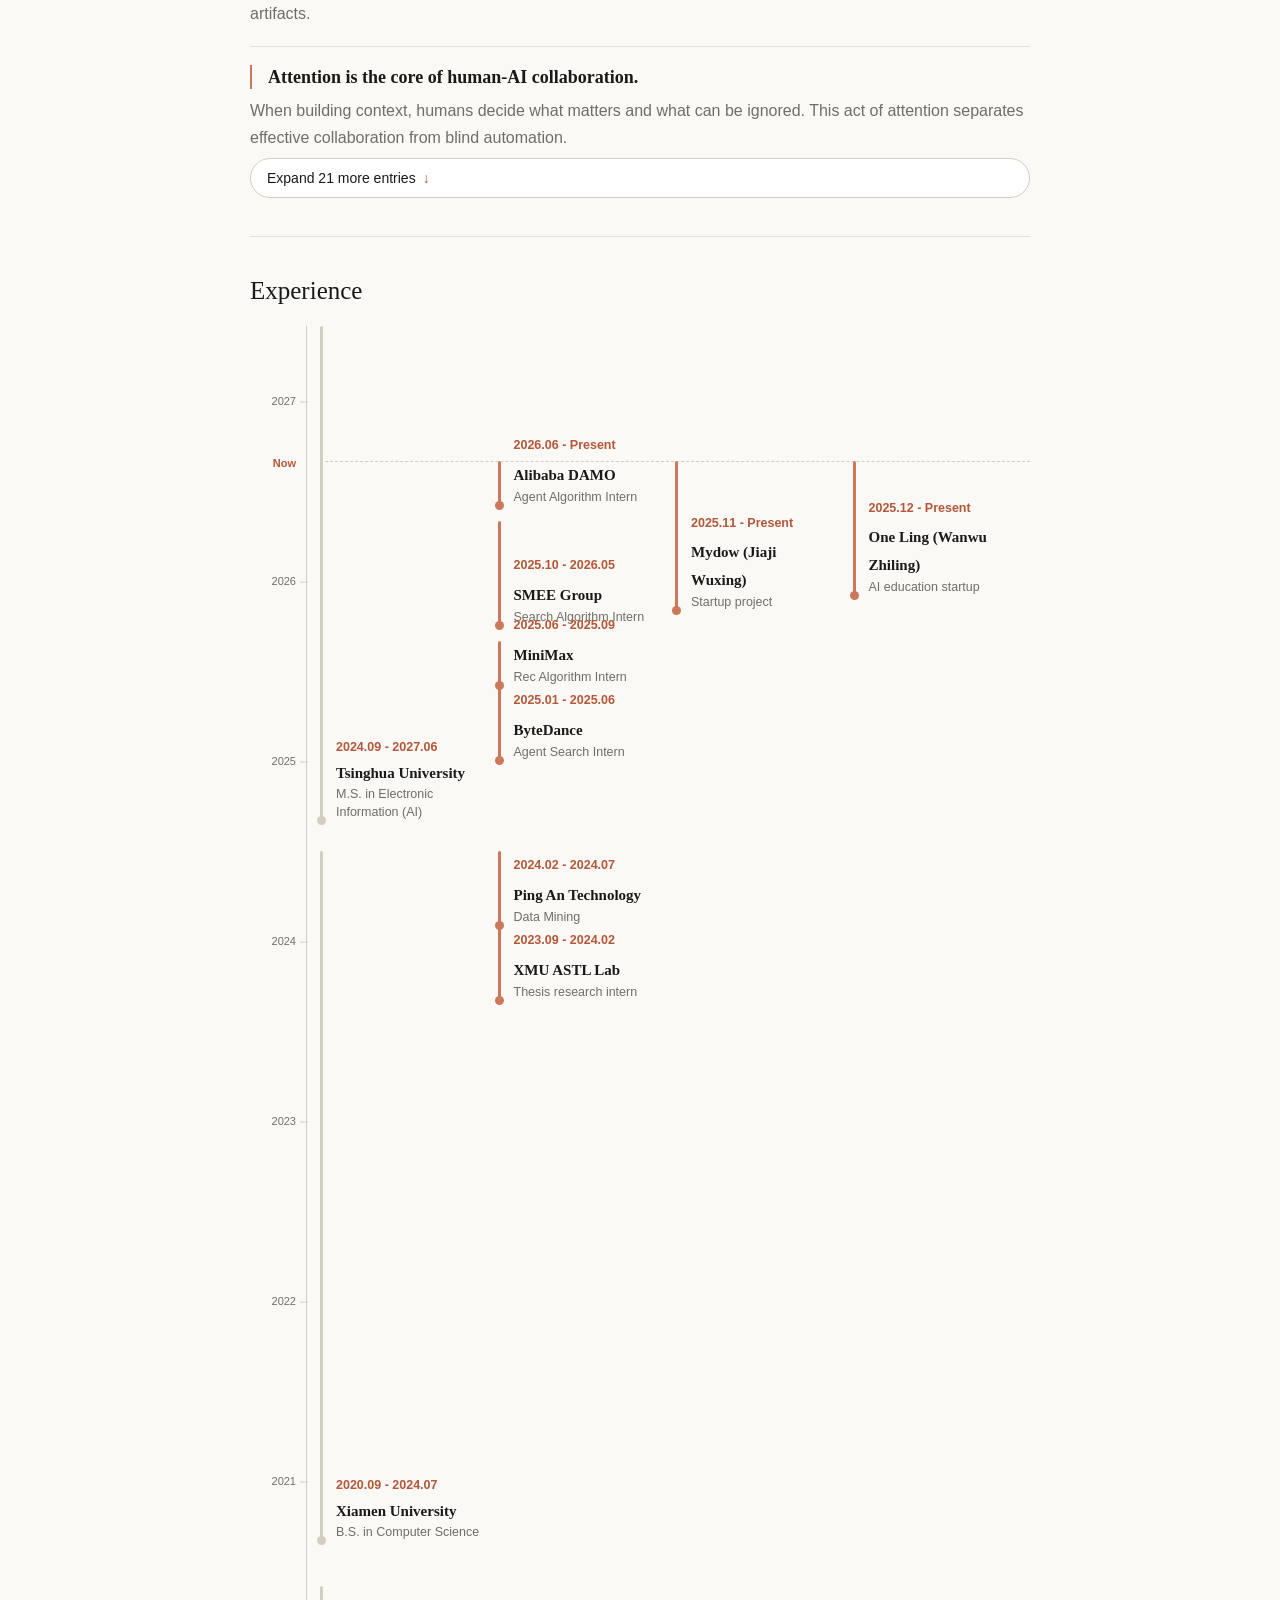
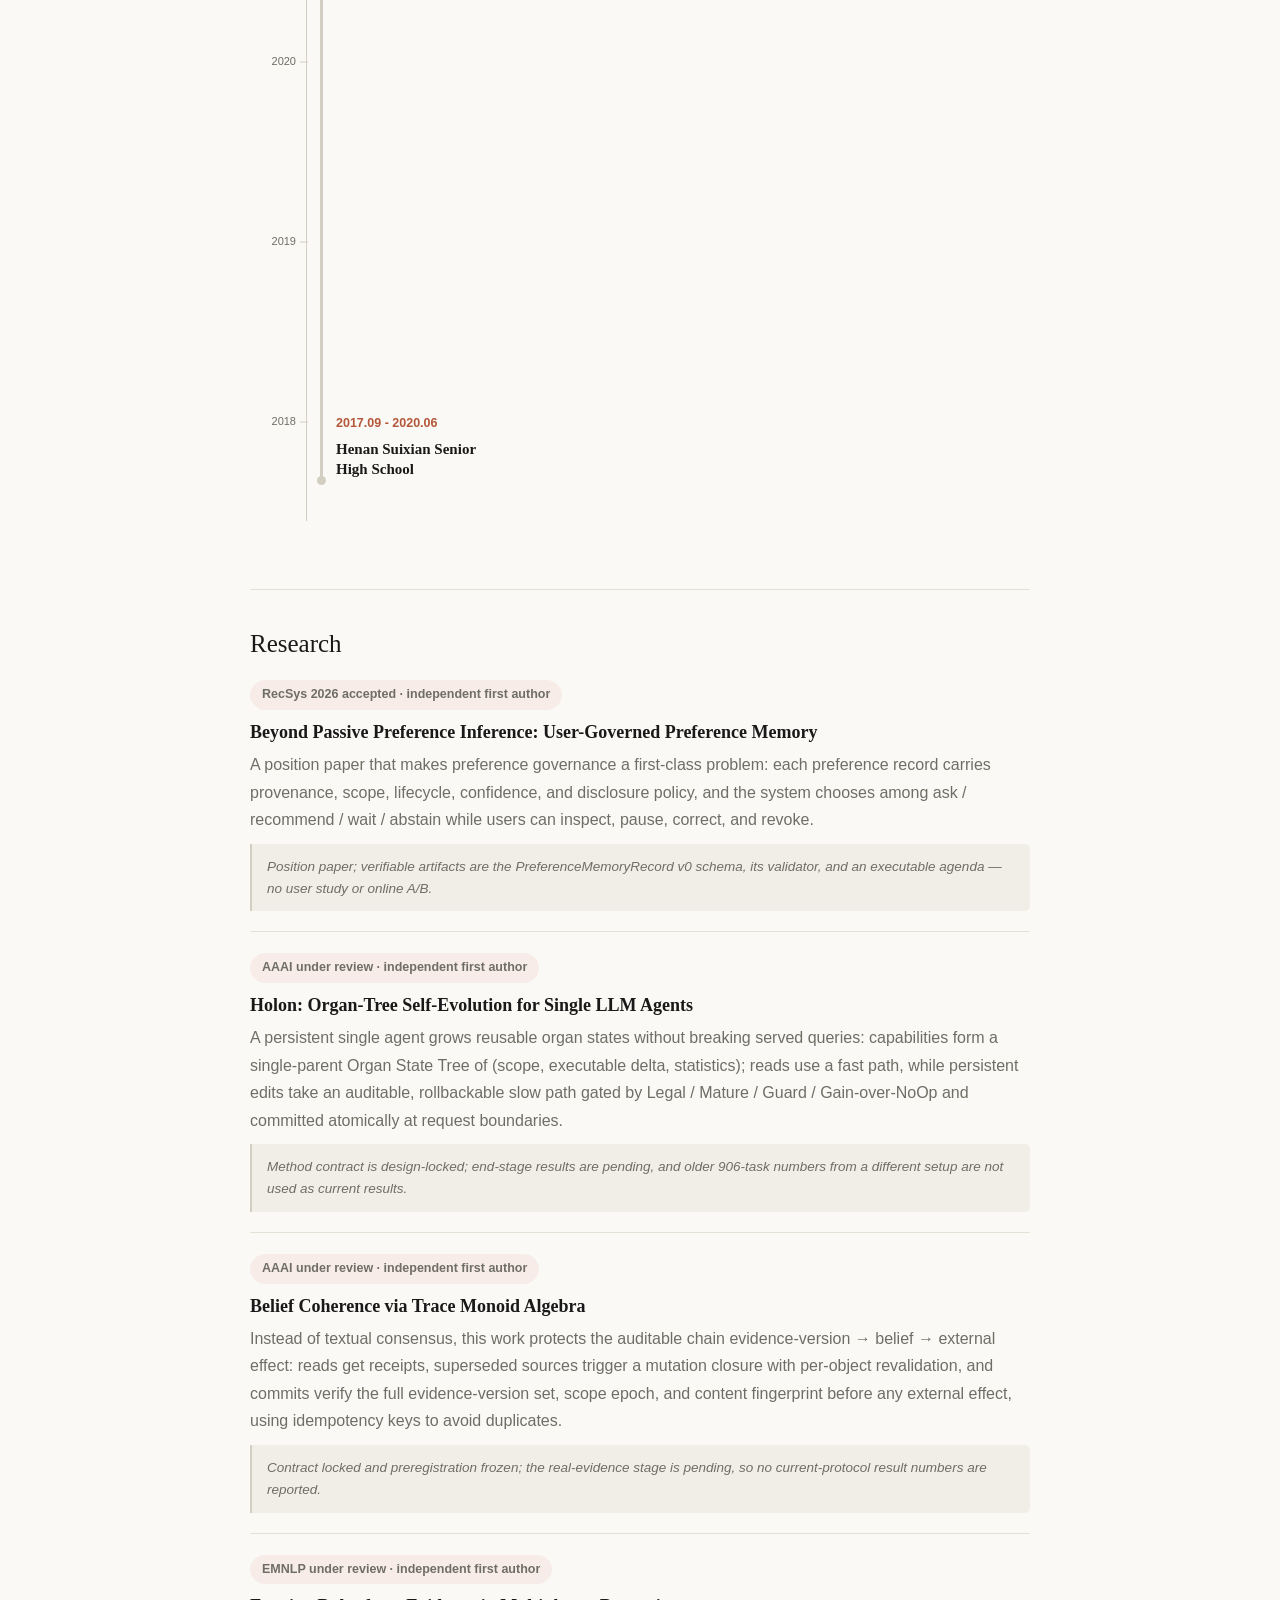
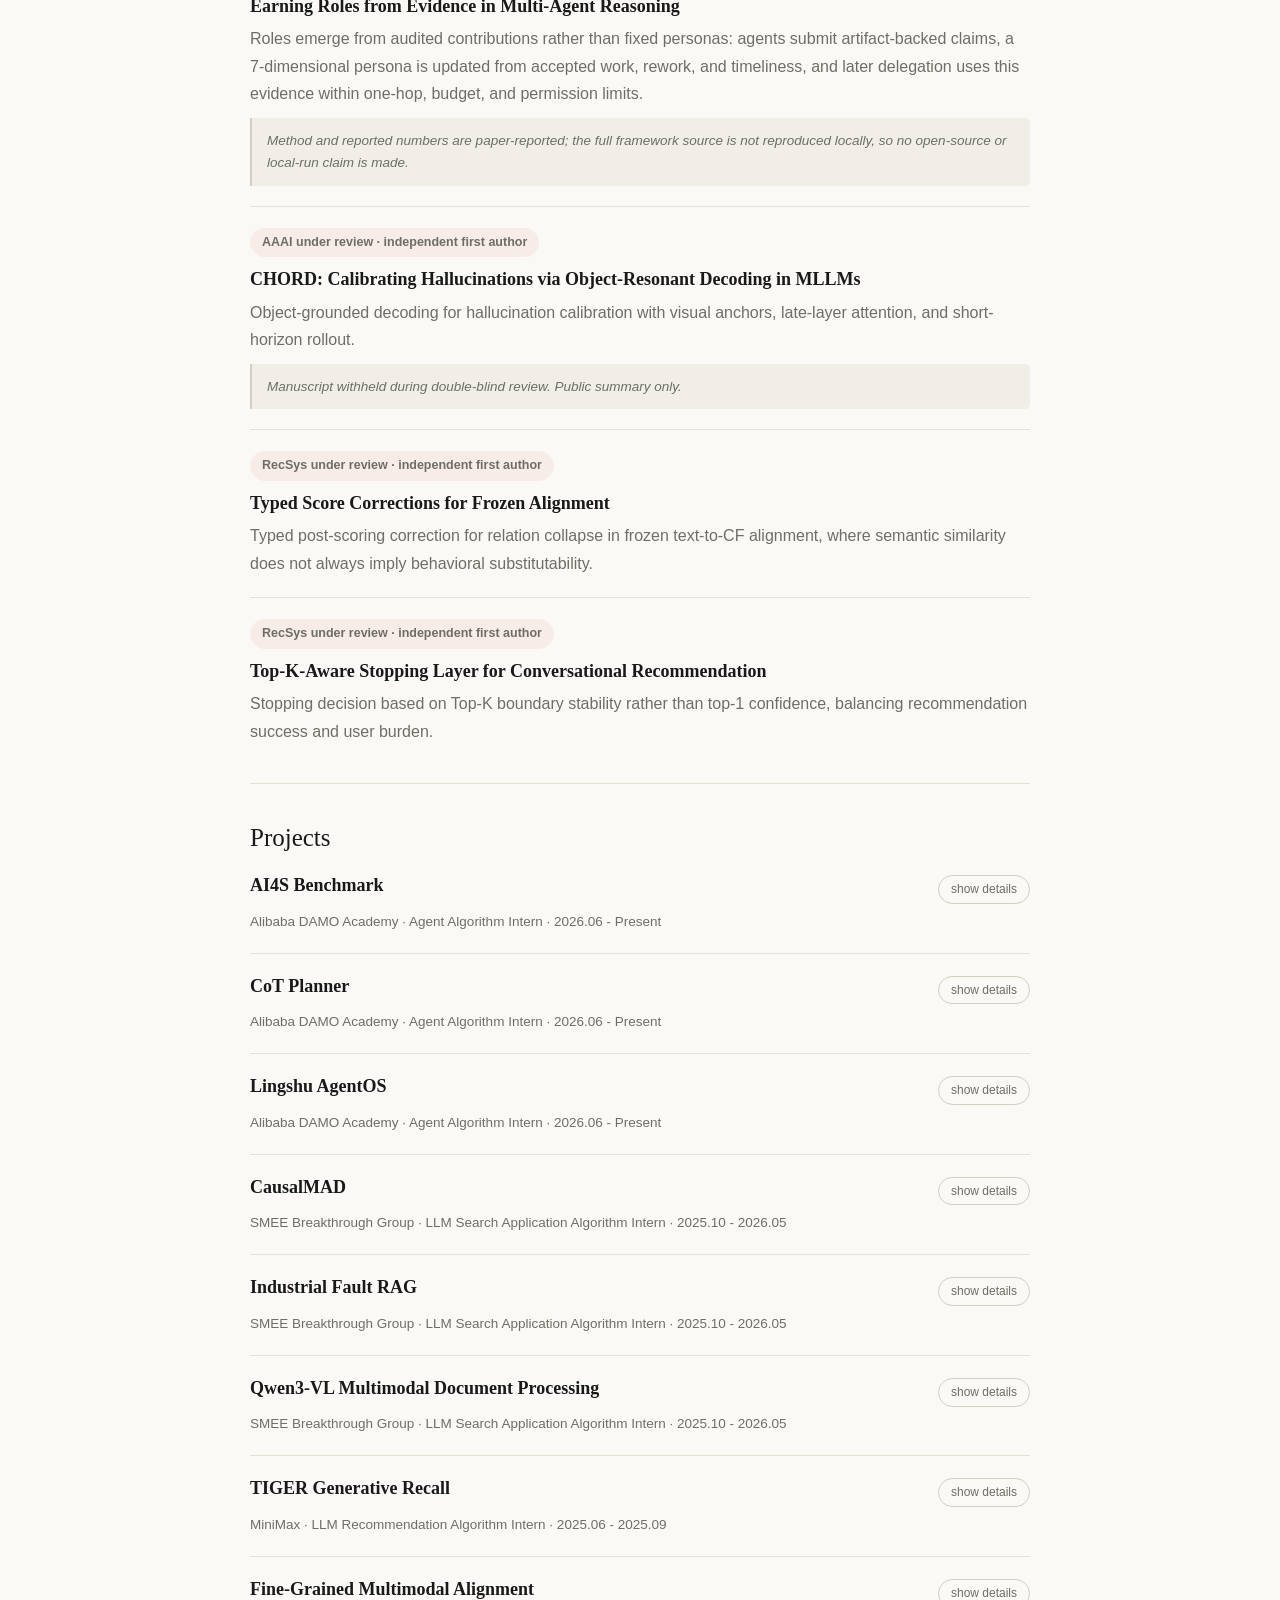
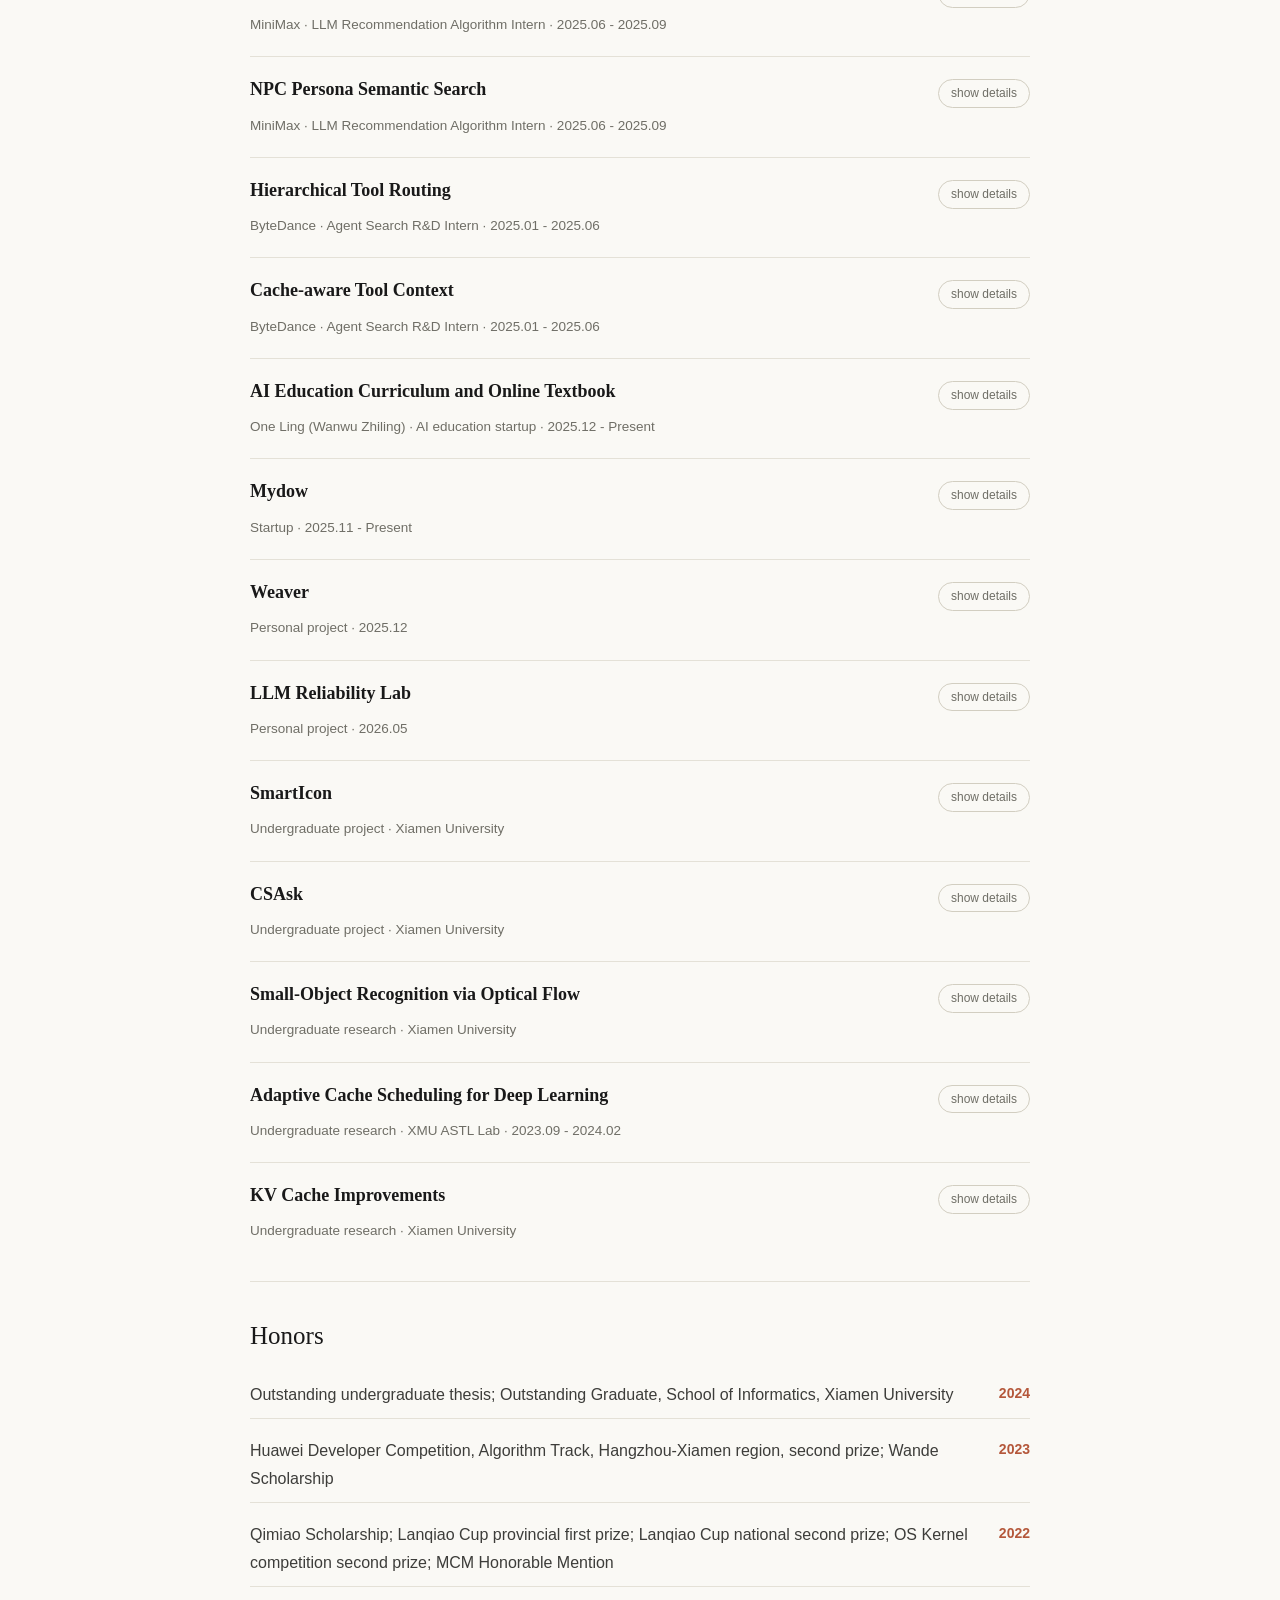
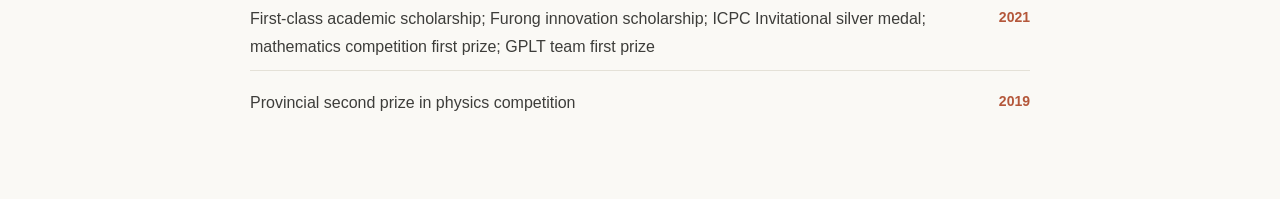
==== commit 08369fd6: "Typeset focus directions as an unbreakable serif-italic grid under a mono kicker" ====
--- a/en.html
+++ b/en.html
@@ -8,7 +8,7 @@
       content="Kevin Deng's personal homepage: generative recommendation, information retrieval, representational alignment, and AI agent applications."
     />
     <title>Kevin Deng | 邓凯文</title>
-    <link rel="stylesheet" href="./styles.css?v=20260916q" />
+    <link rel="stylesheet" href="./styles.css?v=20260919a" />
   </head>
   <body>
     <div class="page-card">
@@ -21,8 +21,13 @@
         </div>
         <p class="role">M.S. student in Electronic Information (AI), Tsinghua University</p>
         <p class="focus">
-          <strong>Focus</strong>: Generative Recommendation, Information
-          Retrieval, Representational Alignment, AI Agent Application
+          <span class="focus-label">Focus</span>
+          <span class="focus-items">
+            <span>Generative Recommendation</span>
+            <span>Information Retrieval</span>
+            <span>Representational Alignment</span>
+            <span>AI Agent Application</span>
+          </span>
         </p>
         <nav aria-label="Section navigation">
           <a href="#principles">Principles</a>
--- a/styles.css
+++ b/styles.css
@@ -178,6 +178,39 @@
   line-height: 1.68;
 }
 
+/* focus line: mono kicker label, then serif-italic directions; each
+   direction is one unbreakable unit so phrases never split across lines */
+.focus-label {
+  display: block;
+  margin-bottom: 6px;
+  color: var(--accent);
+  font-family: var(--font-mono);
+  font-size: 11px;
+  font-weight: 600;
+  letter-spacing: 0.16em;
+  text-transform: uppercase;
+}
+
+.focus-items {
+  display: grid;
+  grid-template-columns: repeat(2, max-content);
+  gap: 4px 30px;
+  font-family: var(--font-serif);
+  font-size: 15.5px;
+  font-style: italic;
+  line-height: 1.9;
+}
+
+.focus-items > span {
+  white-space: nowrap;
+}
+
+@media (max-width: 700px) {
+  .focus-items {
+    grid-template-columns: max-content;
+  }
+}
+
 nav {
   display: flex;
   flex-wrap: wrap;
